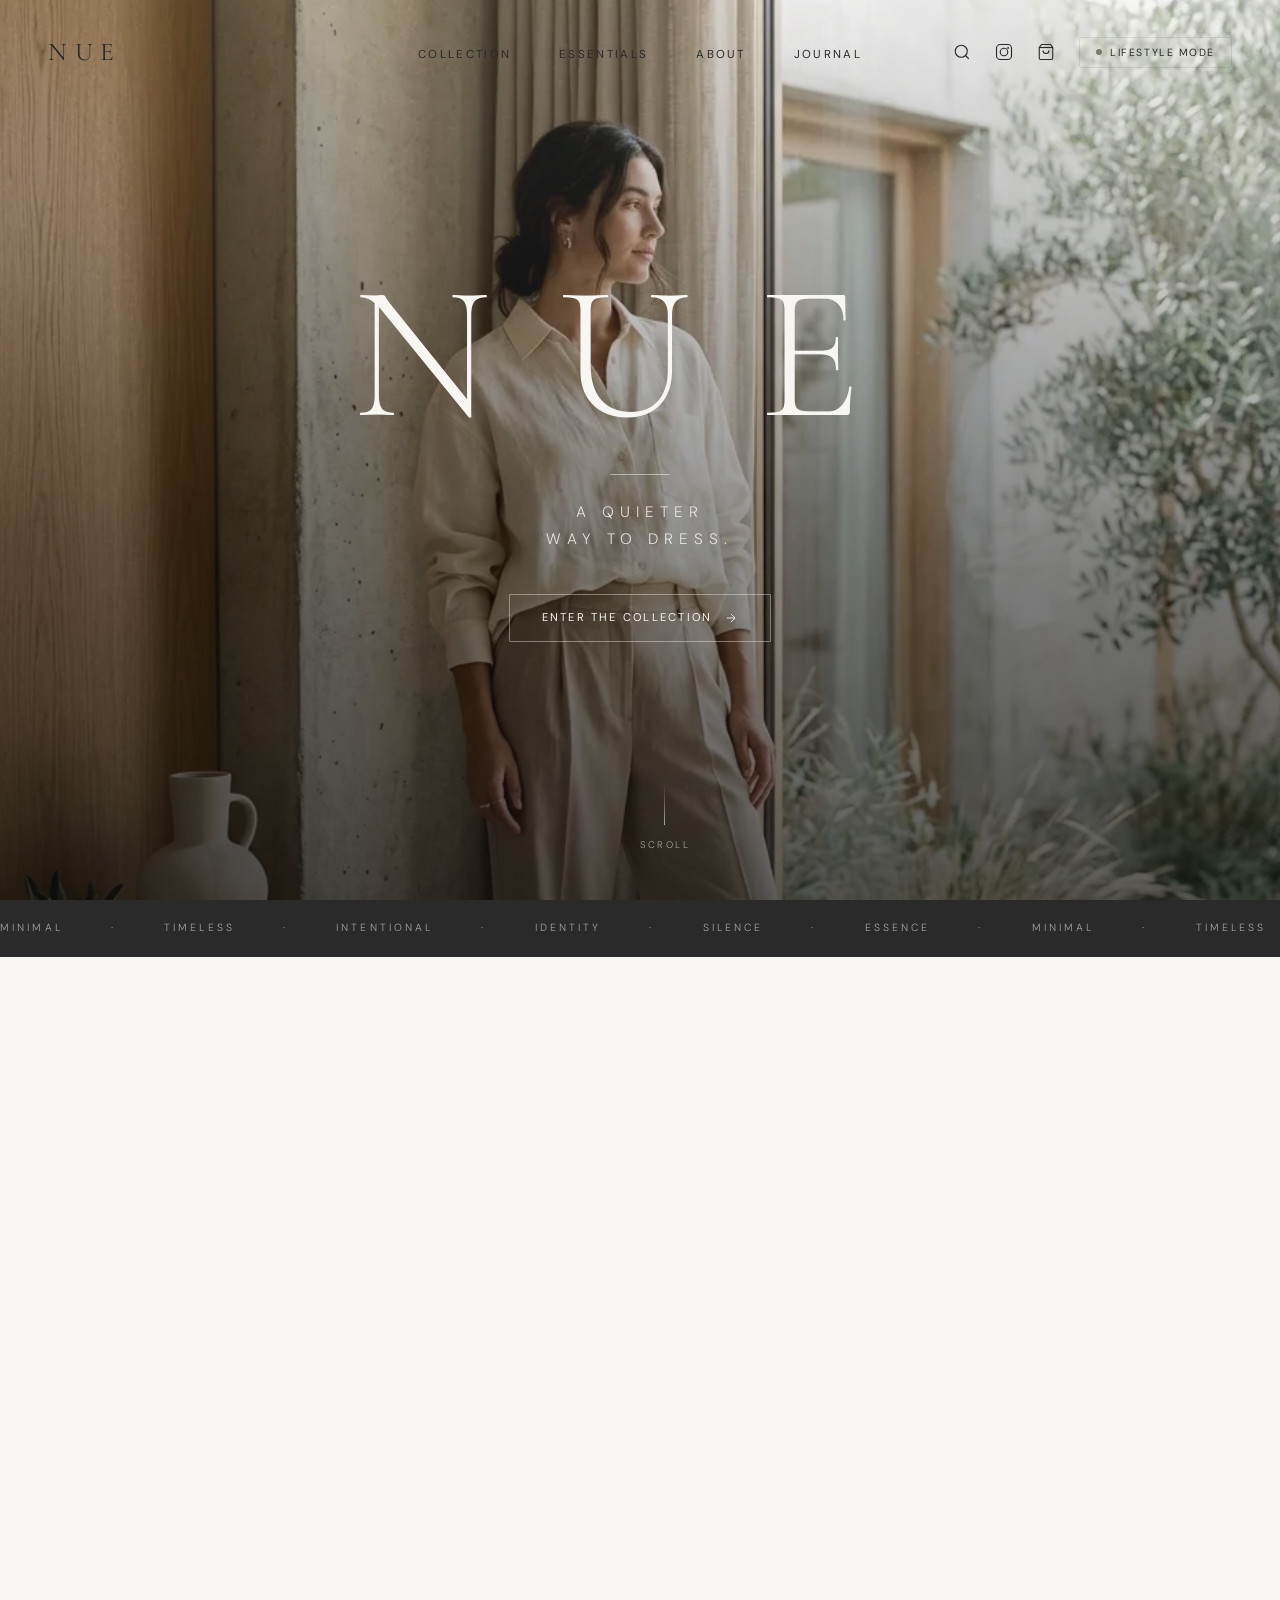
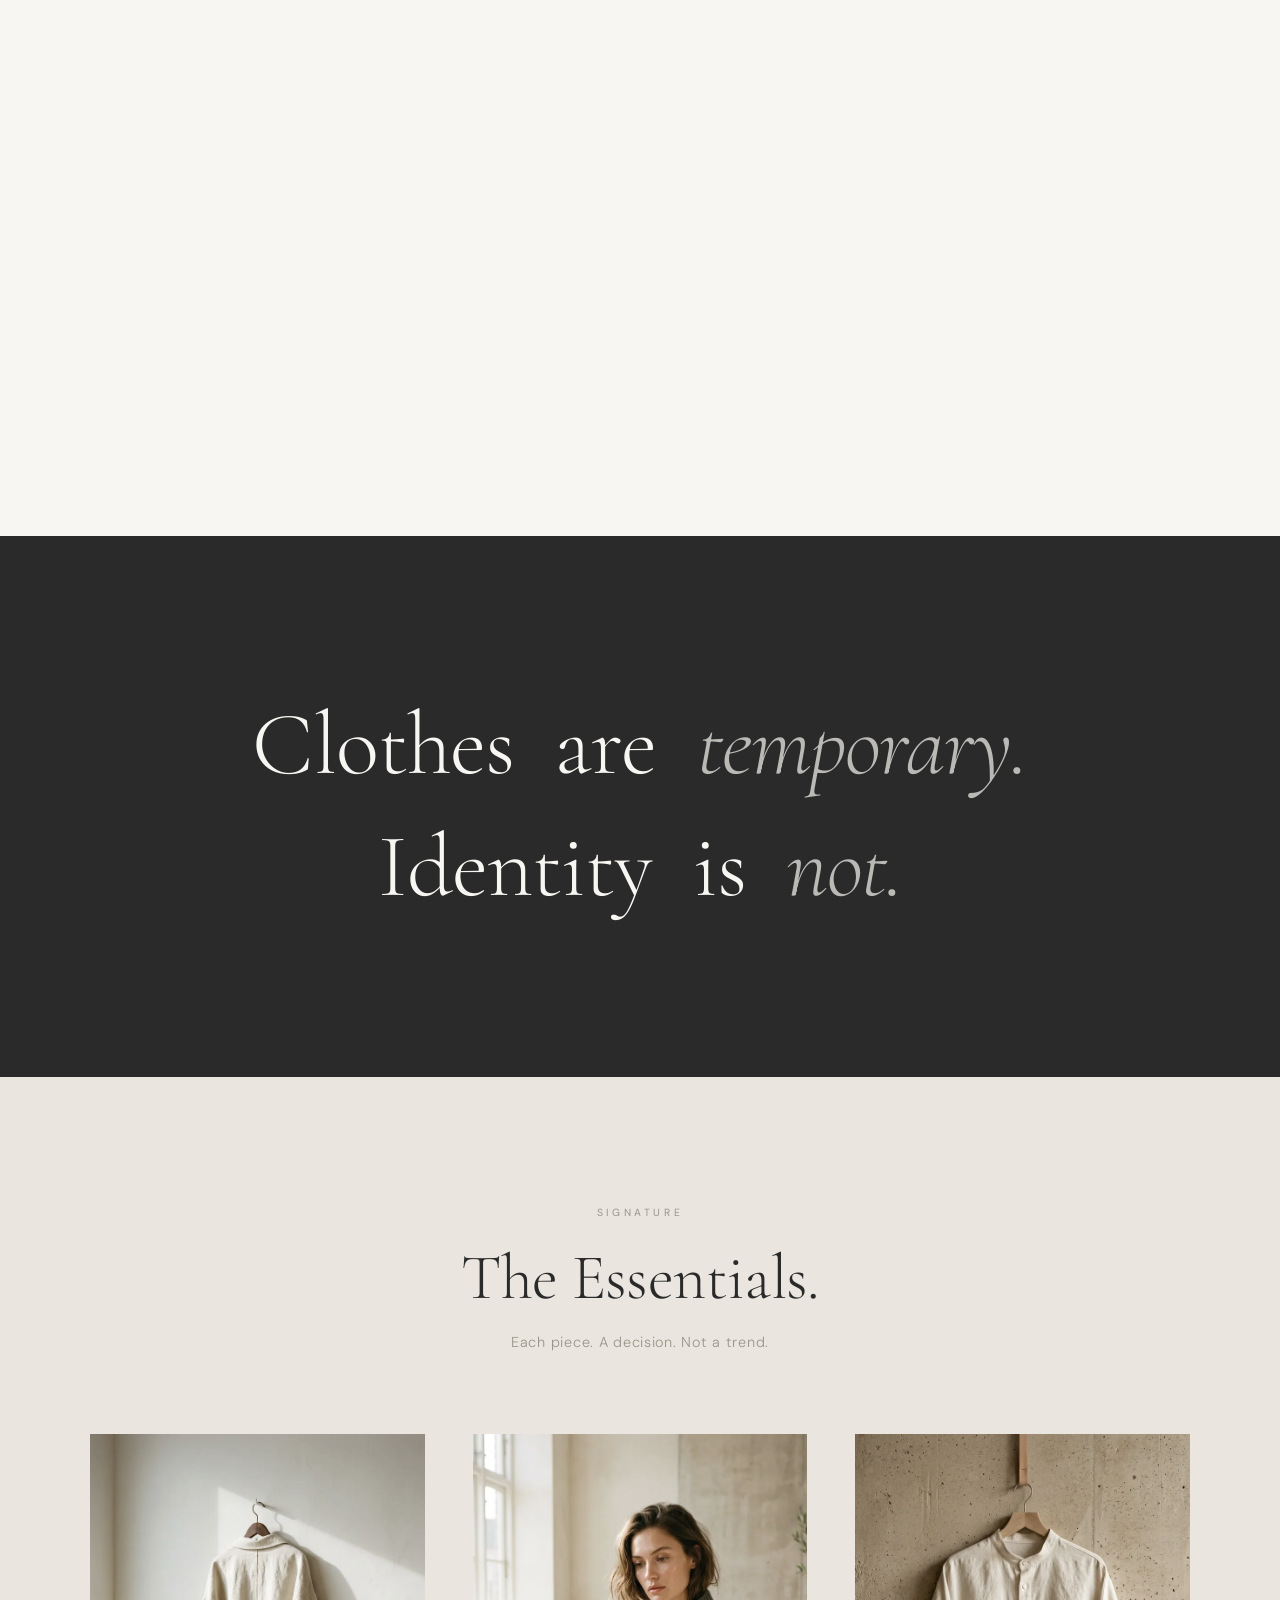
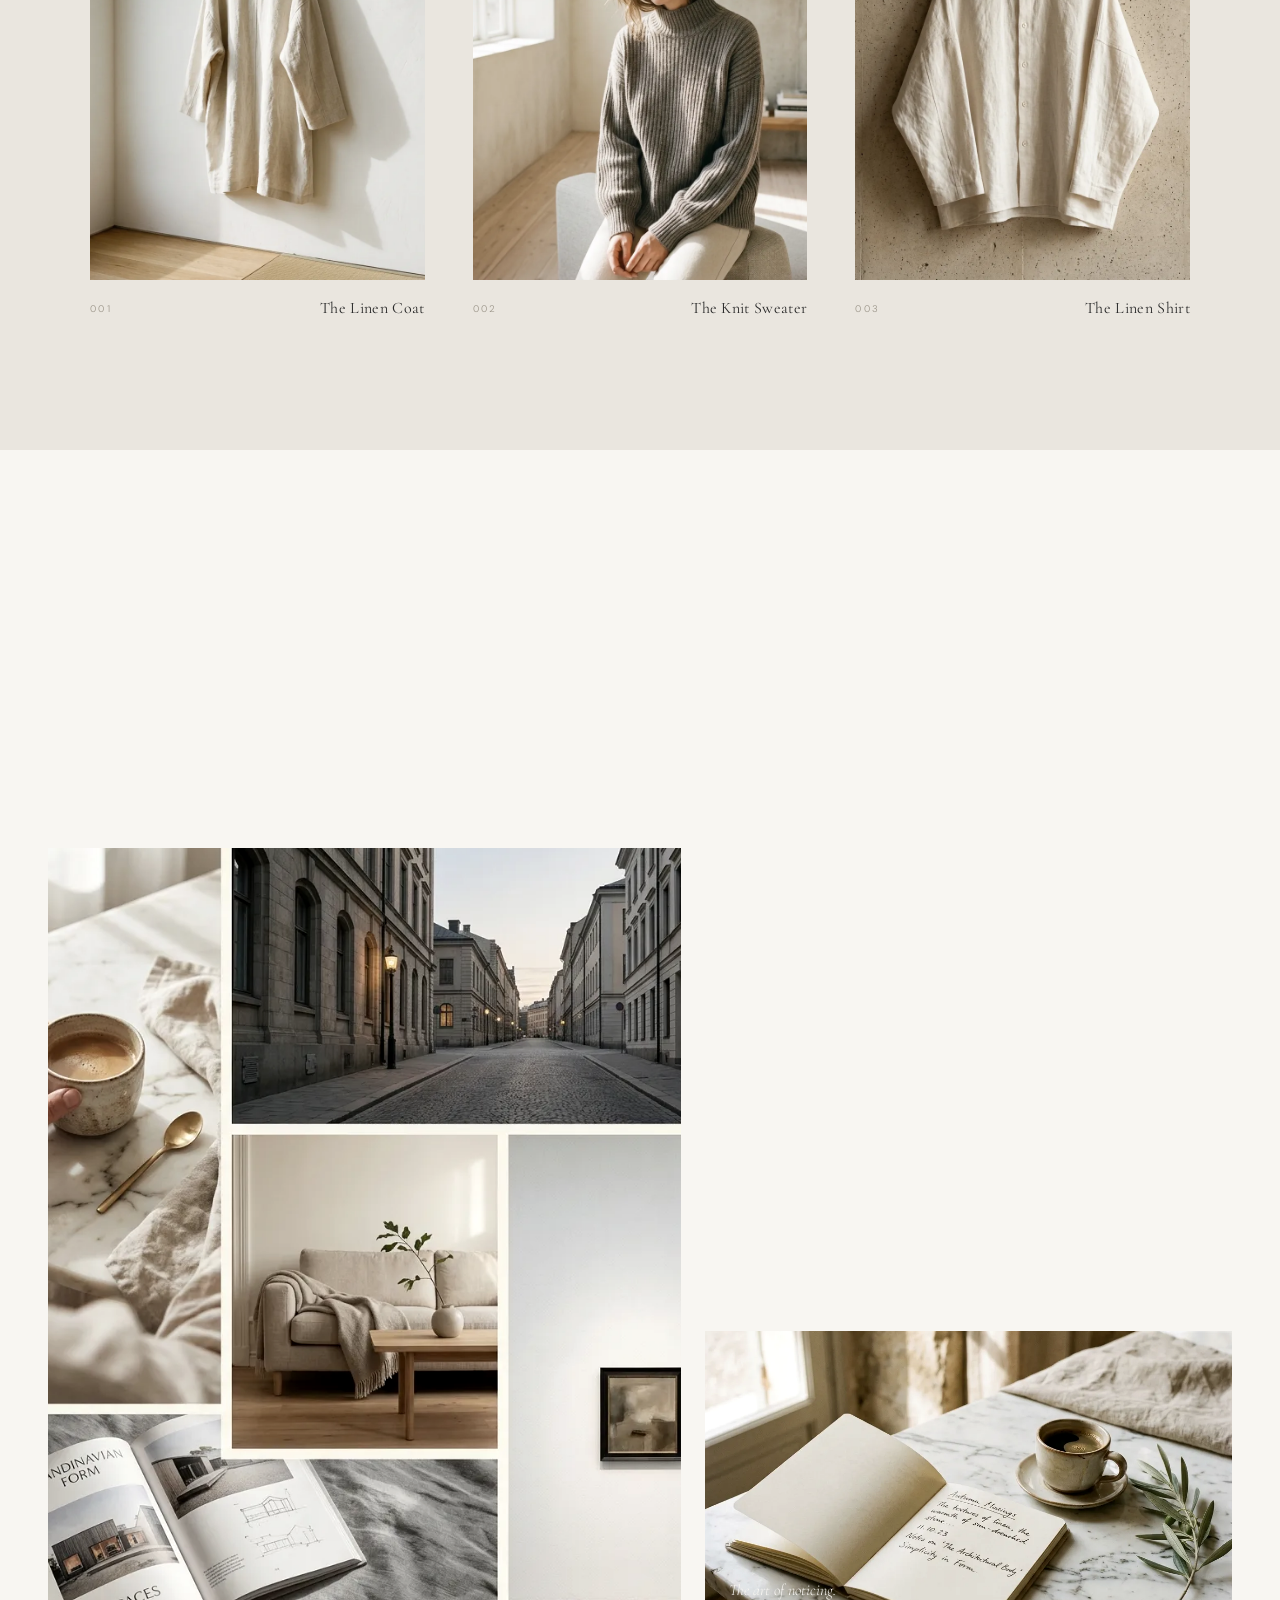
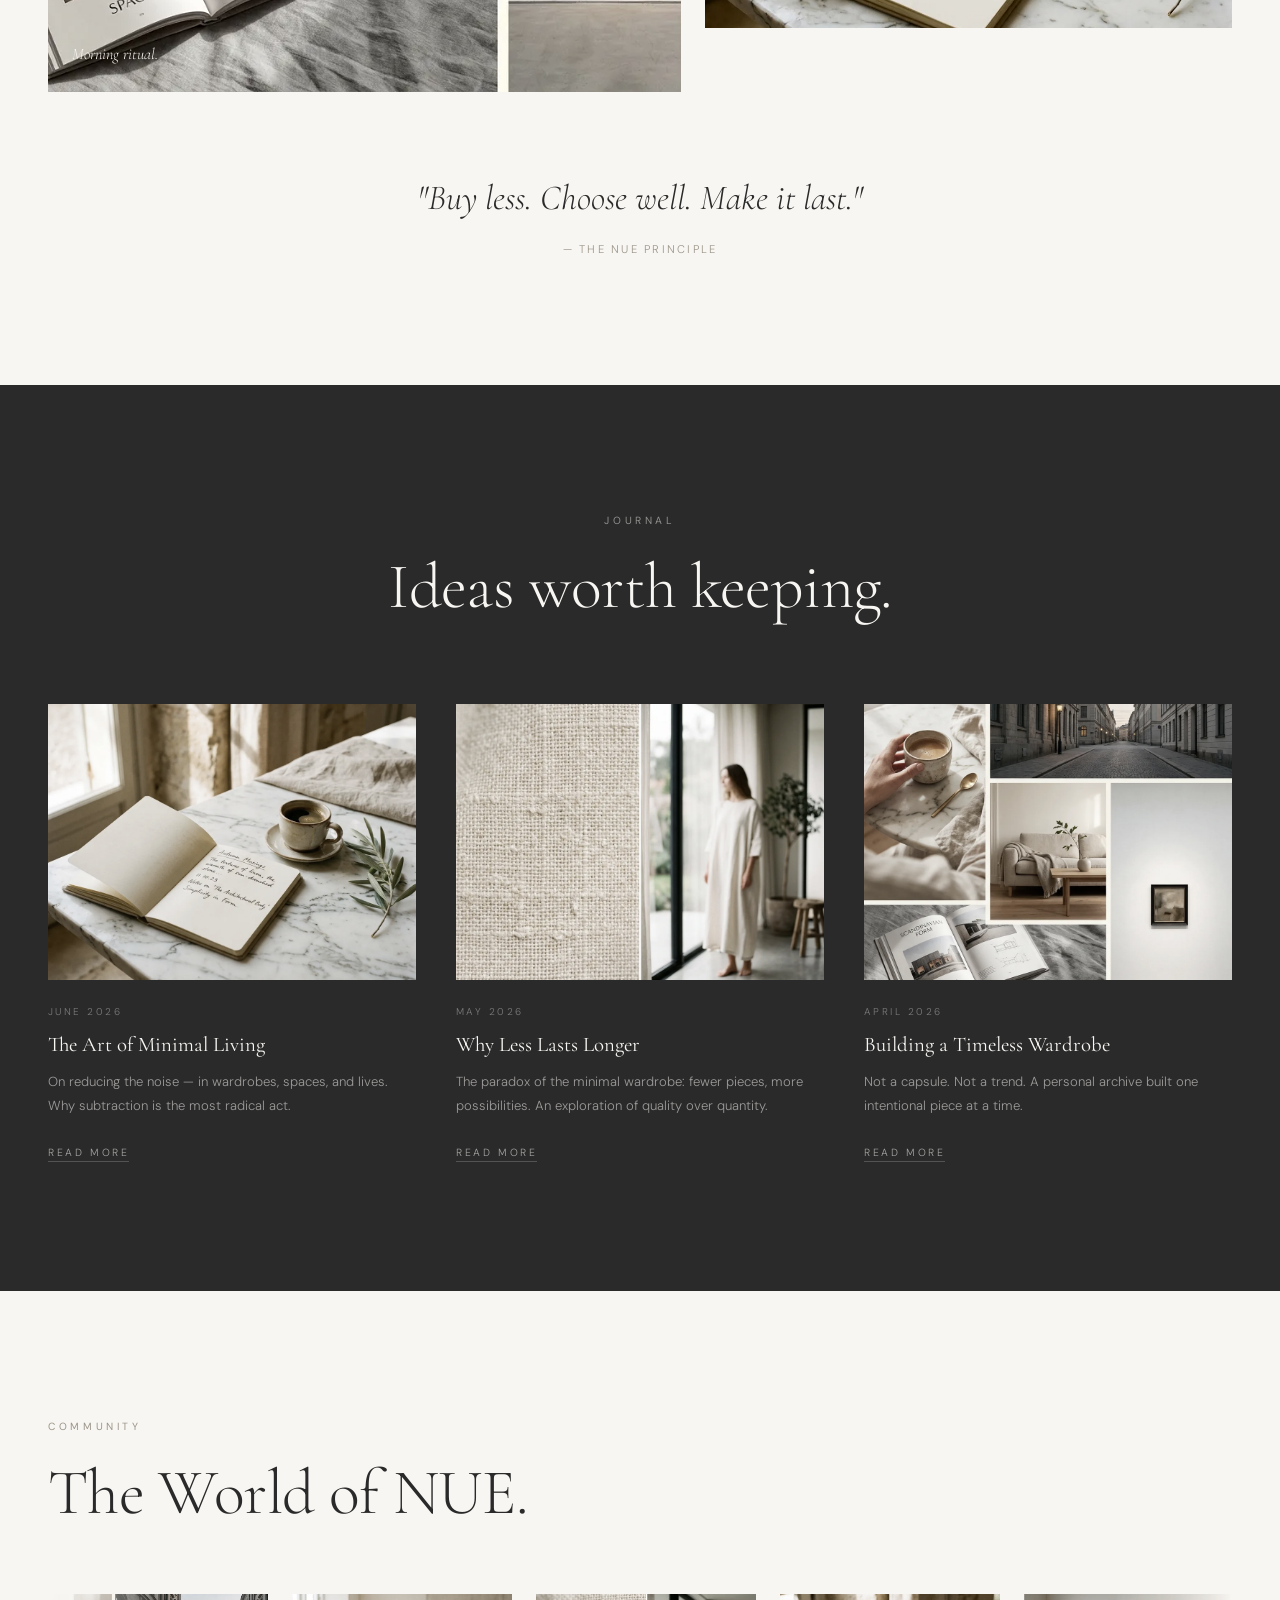
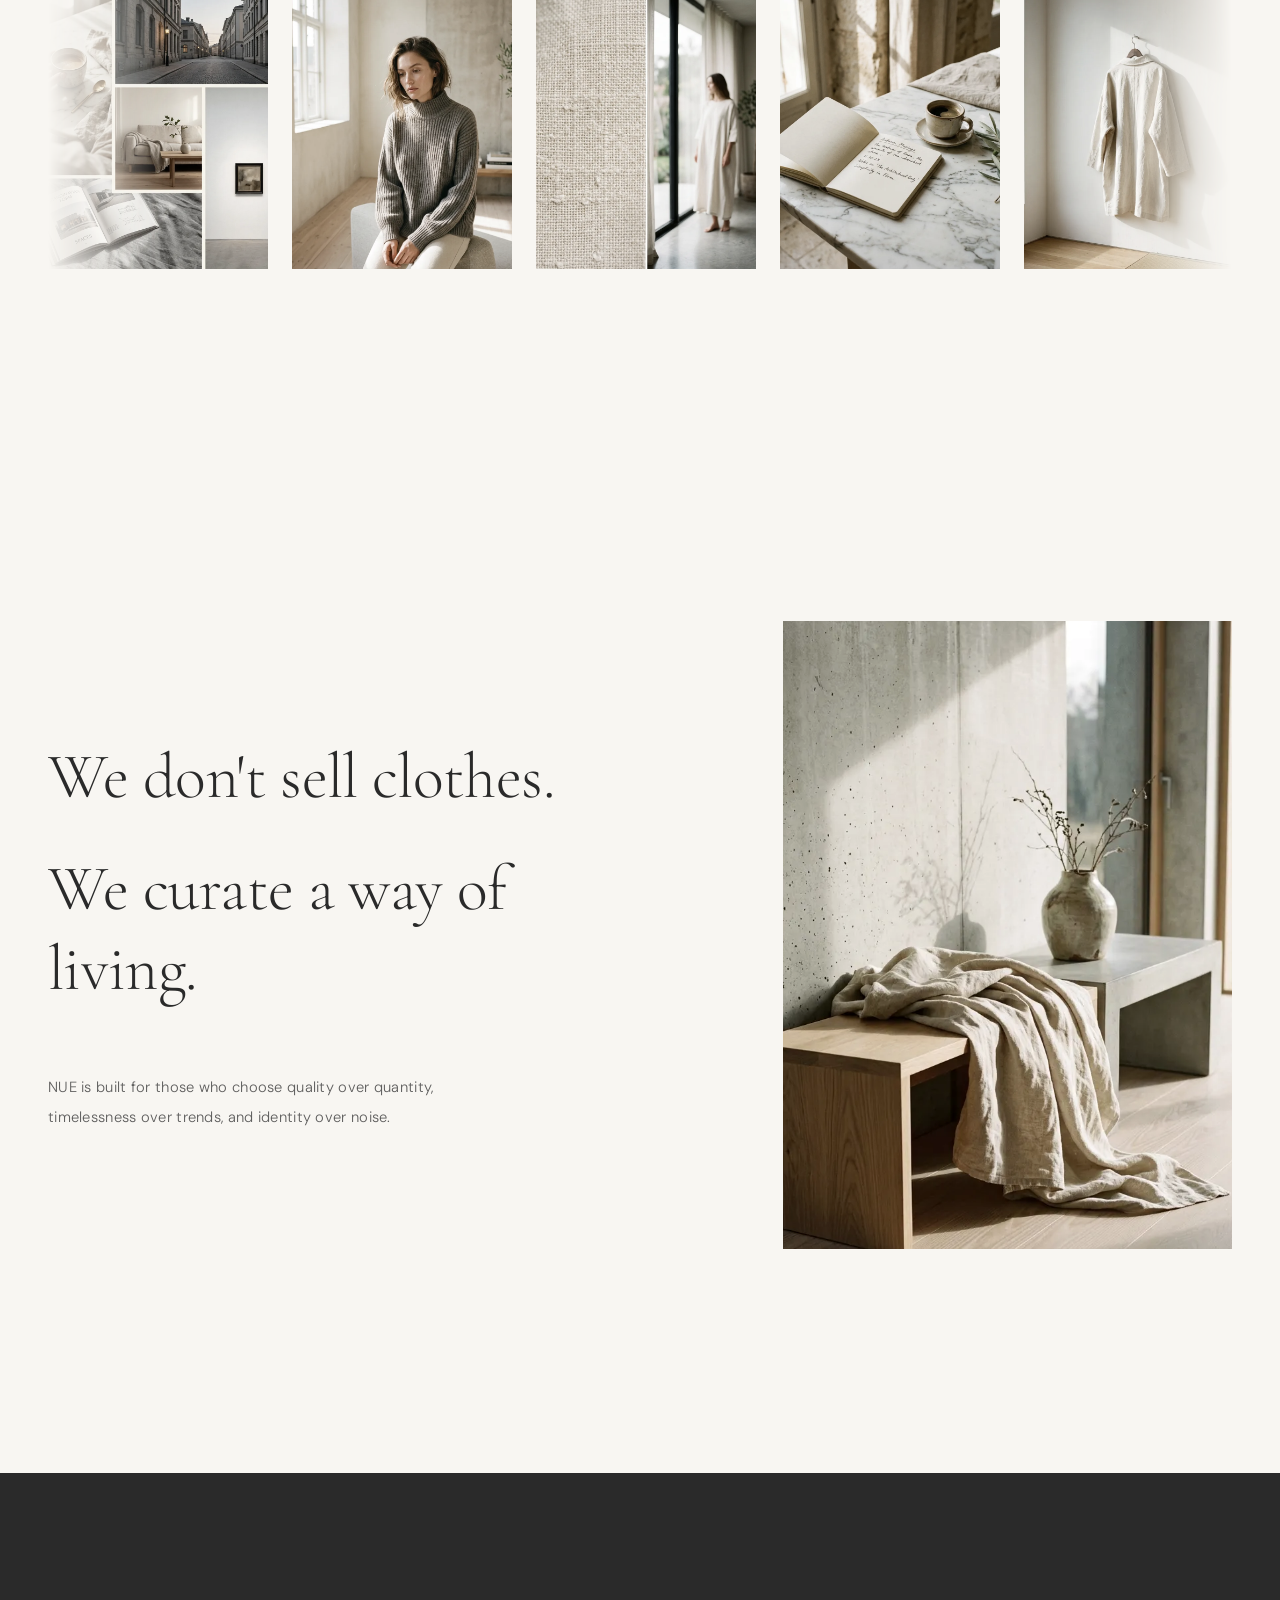
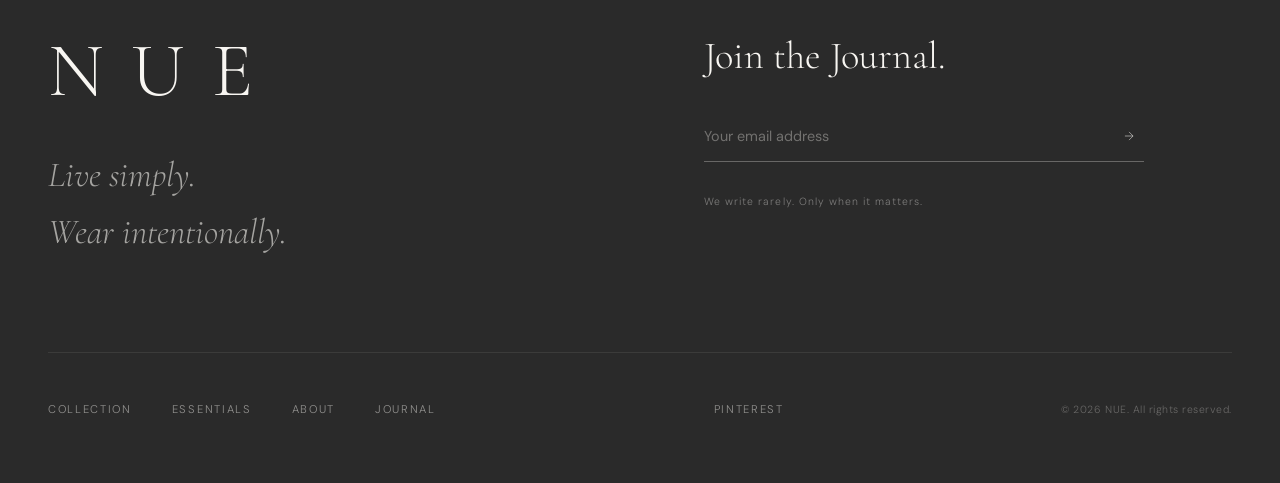
==== index.html @ b994cbe5 "Sync environments and fix production parity: resolve script crash, add product page routing, and mig" ====
<!DOCTYPE html>
<html lang="en">
<head>
  <meta charset="UTF-8" />
  <meta name="viewport" content="width=device-width, initial-scale=1.0" />
  <meta name="description" content="NUE — A Quieter Way To Dress. A quiet rebellion against fast fashion. Minimal. Timeless. Intentional." />
  <meta name="keywords" content="NUE, minimal fashion, timeless clothing, lifestyle brand, slow fashion, luxury minimal" />
  <meta property="og:title" content="NUE — A Quieter Way To Dress" />
  <meta property="og:description" content="Step into the world of NUE. Clothes are temporary. Identity is not." />
  <title>NUE — A Quieter Way To Dress</title>
  <script type="text/javascript" data-cmp-ab="1" src="https://cdn.consentmanager.net/delivery/autoblocking/f2fa615c62540.js" data-cmp-host="b.delivery.consentmanager.net" data-cmp-cdn="cdn.consentmanager.net" data-cmp-codesrc="16"></script>
  <link rel="preconnect" href="https://fonts.googleapis.com" />
  <link rel="preconnect" href="https://fonts.gstatic.com" crossorigin />
  <link href="https://fonts.googleapis.com/css2?family=Cormorant+Garamond:ital,wght@0,300;0,400;0,500;1,300;1,400&family=DM+Sans:wght@200;300;400;500&family=Playfair+Display:ital,wght@0,300;1,300&display=swap" rel="stylesheet" />
  <link rel="stylesheet" href="style.css" />
</head>
<body>

  <!-- ===================== CUSTOM CURSOR ===================== -->
  <div id="cursor" class="cursor"></div>
  <div id="cursor-follower" class="cursor-follower"></div>

  <!-- ===================== LOADER ===================== -->
  <div id="loader" class="loader">
    <div class="loader-line"></div>
    <div class="loader-brand">NUE</div>
    <div class="loader-tagline">A Quieter Way To Dress</div>
  </div>

  <!-- ===================== NAVIGATION ===================== -->
  <nav id="nav" class="nav" role="navigation" aria-label="Main navigation">
    <div class="nav-logo"><a href="#hero" aria-label="NUE Home">NUE</a></div>
    <div class="nav-toggle" id="nav-toggle" aria-label="Toggle menu" aria-expanded="false" role="button" tabindex="0">
      <span></span><span></span>
    </div>
    <ul class="nav-links" role="list">
      <li><a href="#collection" class="nav-link" data-analytics-nav="Collection">Collection</a></li>
      <li><a href="#essentials" class="nav-link" data-analytics-nav="Essentials">Essentials</a></li>
      <li><a href="#about" class="nav-link" data-analytics-nav="About">About</a></li>
      <li><a href="#journal" class="nav-link" data-analytics-nav="Journal">Journal</a></li>
    </ul>
    <div class="nav-actions">
      <button class="nav-icon-btn" id="search-btn" aria-label="Search">
        <svg width="18" height="18" viewBox="0 0 24 24" fill="none" stroke="currentColor" stroke-width="1.5"><circle cx="11" cy="11" r="8"/><path d="M21 21l-4.35-4.35"/></svg>
      </button>
      <a href="https://www.instagram.com/nue_clothing?utm_source=ig_web_button_share_sheet&igsh=ZDNlZDc0MzIxNw==" target="_blank" rel="noopener noreferrer" class="nav-icon-btn" id="instagram-link" aria-label="Follow NUE on Instagram">
        <svg width="18" height="18" viewBox="0 0 24 24" fill="none" stroke="currentColor" stroke-width="1.5" stroke-linecap="round" stroke-linejoin="round"><rect x="2" y="2" width="20" height="20" rx="5" ry="5"/><circle cx="12" cy="12" r="5"/><circle cx="17.5" cy="6.5" r="1.2" fill="currentColor" stroke="none"/></svg>
      </a>
      <button class="nav-icon-btn" id="cart-btn" aria-label="Cart" style="position:relative;">
        <svg width="18" height="18" viewBox="0 0 24 24" fill="none" stroke="currentColor" stroke-width="1.5"><path d="M6 2L3 6v14a2 2 0 0 0 2 2h14a2 2 0 0 0 2-2V6l-3-4z"/><line x1="3" y1="6" x2="21" y2="6"/><path d="M16 10a4 4 0 0 1-8 0"/></svg>
        <span id="cart-count" class="cart-count">0</span>
      </button>
      <button class="lifestyle-mode-btn" id="lifestyle-toggle" aria-label="Toggle Lifestyle Mode">
        <span class="lifestyle-dot"></span> Lifestyle Mode
      </button>
    </div>
  </nav>

  <!-- ===================== MOBILE MENU ===================== -->
  <div class="mobile-menu" id="mobile-menu" aria-hidden="true">
    <div class="mobile-menu-inner">
      <ul role="list">
        <li><a href="#collection" class="mobile-nav-link">Collection</a></li>
        <li><a href="#essentials" class="mobile-nav-link">Essentials</a></li>
        <li><a href="#about" class="mobile-nav-link">About</a></li>
        <li><a href="#journal" class="mobile-nav-link">Journal</a></li>
      </ul>
      <div class="mobile-menu-footer">
        <p>Live simply.<br/>Wear intentionally.</p>
      </div>
    </div>
  </div>

  <!-- ===================== SEARCH OVERLAY ===================== -->
  <div class="search-overlay" id="search-overlay" aria-hidden="true">
    <button class="overlay-close" id="search-close" aria-label="Close search">✕</button>
    <div class="search-inner">
      <p class="search-label">What are you looking for?</p>
      <input type="text" id="search-input" class="search-input" placeholder="Type to search..." aria-label="Search products" />
      <div class="search-results" id="search-results"></div>
    </div>
  </div>

  <!-- ===================== CART SIDEBAR ===================== -->
  <div class="cart-sidebar" id="cart-sidebar" aria-hidden="true">
    <div class="cart-sidebar-inner">
      <div class="cart-header">
        <h2>Your Selection</h2>
        <button class="cart-close" id="cart-close" aria-label="Close cart">✕</button>
      </div>
      <div class="cart-items" id="cart-items">
        <div class="cart-empty">
          <p>Your cart is empty.</p>
          <span>Begin curating your wardrobe.</span>
        </div>
      </div>
      <div class="cart-footer" id="cart-footer" style="display:none;">
        <div class="cart-total">
          <span>Total</span>
          <span id="cart-total-price">$0</span>
        </div>
        <button class="btn-primary full-width" id="checkout-btn">Proceed to Checkout</button>
        <p class="cart-note">Free shipping on all orders. Complimentary gift wrap available.</p>
      </div>
    </div>
  </div>
  <div class="cart-overlay" id="cart-overlay"></div>

  <!-- ===================== HERO ===================== -->
  <section id="hero" class="hero" role="banner">
    <div class="hero-bg" id="hero-bg">
      <img src="assets/images/hero.webp" alt="NUE editorial hero" class="hero-img" loading="eager" />
      <div class="hero-overlay"></div>
    </div>
    <div class="hero-content" id="hero-content">
      <div class="hero-brand-mark" id="hero-brand"><h1>NUE</h1></div>
      <div class="hero-divider"></div>
      <p class="hero-tagline" id="hero-tag">A QUIETER<br/>WAY TO DRESS.</p>
      <a href="#collection" class="hero-cta" id="hero-cta" data-analytics="hero_cta" aria-label="Enter the collection">
        <span>Enter the Collection</span>
        <svg width="14" height="14" viewBox="0 0 24 24" fill="none" stroke="currentColor" stroke-width="1.5"><line x1="5" y1="12" x2="19" y2="12"/><polyline points="12 5 19 12 12 19"/></svg>
      </a>
    </div>
    <div class="hero-scroll-indicator" aria-hidden="true">
      <div class="scroll-line"></div>
      <span>Scroll</span>
    </div>
  </section>

  <!-- ===================== MARQUEE ===================== -->
  <div class="marquee-section" aria-hidden="true">
    <div class="marquee-track">
      <div class="marquee-inner">
        <span>Minimal</span><span>·</span>
        <span>Timeless</span><span>·</span>
        <span>Intentional</span><span>·</span>
        <span>Identity</span><span>·</span>
        <span>Silence</span><span>·</span>
        <span>Essence</span><span>·</span>
        <span>Minimal</span><span>·</span>
        <span>Timeless</span><span>·</span>
        <span>Intentional</span><span>·</span>
        <span>Identity</span><span>·</span>
        <span>Silence</span><span>·</span>
        <span>Essence</span><span>·</span>
      </div>
    </div>
  </div>

  <!-- ===================== COLLECTION ===================== -->
  <section id="collection" class="collection-section" aria-labelledby="collection-heading">
    <div class="section-header reveal">
      <p class="section-label">The Collection</p>
      <h2 id="collection-heading" class="section-title">Shop NUE Collection<br/>Men & Women</h2>
    </div>

    <div class="collection-grid">

      <article class="product-card reveal" data-id="1" data-name="The Linen Coat" data-price="490" data-category="Outerwear" data-analytics-product="1">
        <div class="product-image-wrap">
          <img src="assets/images/product1.webp" alt="The Linen Coat — NUE" class="product-img" loading="lazy" />
          <div class="product-overlay">
            <a href="product.html?id=1" class="quick-view-btn" data-id="1" aria-label="View The Linen Coat">View</a>
          </div>
          <button class="wishlist-btn-card" data-id="1" aria-label="Add to wishlist" title="Add to wishlist">
            <svg width="16" height="16" viewBox="0 0 24 24" fill="none" stroke="currentColor" stroke-width="1.5"><path d="M20.84 4.61a5.5 5.5 0 0 0-7.78 0L12 5.67l-1.06-1.06a5.5 5.5 0 0 0-7.78 7.78l1.06 1.06L12 21.23l7.78-7.78 1.06-1.06a5.5 5.5 0 0 0 0-7.78z"/></svg>
          </button>
        </div>
        <div class="product-info">
          <a href="product.html?id=1"><h3 class="product-name">Linen Coat</h3></a>
          <p class="product-desc">Amalfi Mornings</p>
          <div class="product-footer">
            <span class="product-price">$490</span>
            <button class="add-to-cart" data-id="1" data-name="The Linen Coat" data-price="490" aria-label="Add The Linen Coat to cart">Add</button>
          </div>
        </div>
      </article>

      <article class="product-card product-card--large reveal" data-id="2" data-name="Wide Trousers" data-price="320" data-category="Bottoms" data-analytics-product="2">
        <div class="product-image-wrap">
          <img src="assets/images/product2.webp" alt="Wide Trousers — NUE" class="product-img" loading="lazy" />
          <div class="product-overlay">
            <a href="product.html?id=2" class="quick-view-btn" data-id="2" aria-label="View Wide Trousers">View</a>
          </div>
          <button class="wishlist-btn-card" data-id="2" aria-label="Add to wishlist" title="Add to wishlist">
            <svg width="16" height="16" viewBox="0 0 24 24" fill="none" stroke="currentColor" stroke-width="1.5"><path d="M20.84 4.61a5.5 5.5 0 0 0-7.78 0L12 5.67l-1.06-1.06a5.5 5.5 0 0 0-7.78 7.78l1.06 1.06L12 21.23l7.78-7.78 1.06-1.06a5.5 5.5 0 0 0 0-7.78z"/></svg>
          </button>
        </div>
        <div class="product-info">
          <a href="product.html?id=2"><h3 class="product-name">Wide Trousers</h3></a>
          <p class="product-desc">Moon Hour</p>
          <div class="product-footer">
            <span class="product-price">$320</span>
            <button class="add-to-cart" data-id="2" data-name="Wide Trousers" data-price="320" aria-label="Add Wide Trousers to cart">Add</button>
          </div>
        </div>
      </article>

      <article class="product-card reveal" data-id="3" data-name="Knit Sweater" data-price="280" data-category="Tops" data-analytics-product="3">
        <div class="product-image-wrap">
          <img src="assets/images/product3.webp" alt="Knit Sweater — NUE" class="product-img" loading="lazy" />
          <div class="product-overlay">
            <a href="product.html?id=3" class="quick-view-btn" data-id="3" aria-label="View Knit Sweater">View</a>
          </div>
          <button class="wishlist-btn-card" data-id="3" aria-label="Add to wishlist" title="Add to wishlist">
            <svg width="16" height="16" viewBox="0 0 24 24" fill="none" stroke="currentColor" stroke-width="1.5"><path d="M20.84 4.61a5.5 5.5 0 0 0-7.78 0L12 5.67l-1.06-1.06a5.5 5.5 0 0 0-7.78 7.78l1.06 1.06L12 21.23l7.78-7.78 1.06-1.06a5.5 5.5 0 0 0 0-7.78z"/></svg>
          </button>
        </div>
        <div class="product-info">
          <a href="product.html?id=3"><h3 class="product-name">Knit Sweater</h3></a>
          <p class="product-desc">Moon Hour</p>
          <div class="product-footer">
            <span class="product-price">$280</span>
            <button class="add-to-cart" data-id="3" data-name="Knit Sweater" data-price="280" aria-label="Add Knit Sweater to cart">Add</button>
          </div>
        </div>
      </article>

      <article class="product-card reveal" data-id="4" data-name="Linen Shirt" data-price="195" data-category="Tops" data-analytics-product="4">
        <div class="product-image-wrap">
          <img src="assets/images/product4.webp" alt="Linen Shirt — NUE" class="product-img" loading="lazy" />
          <div class="product-overlay">
            <a href="product.html?id=4" class="quick-view-btn" data-id="4" aria-label="View Linen Shirt">View</a>
          </div>
          <button class="wishlist-btn-card" data-id="4" aria-label="Add to wishlist" title="Add to wishlist">
            <svg width="16" height="16" viewBox="0 0 24 24" fill="none" stroke="currentColor" stroke-width="1.5"><path d="M20.84 4.61a5.5 5.5 0 0 0-7.78 0L12 5.67l-1.06-1.06a5.5 5.5 0 0 0-7.78 7.78l1.06 1.06L12 21.23l7.78-7.78 1.06-1.06a5.5 5.5 0 0 0 0-7.78z"/></svg>
          </button>
        </div>
        <div class="product-info">
          <a href="product.html?id=4"><h3 class="product-name">Linen Shirt</h3></a>
          <p class="product-desc">Salt & Stone</p>
          <div class="product-footer">
            <span class="product-price">$195</span>
            <button class="add-to-cart" data-id="4" data-name="Linen Shirt" data-price="195" aria-label="Add Linen Shirt to cart">Add</button>
          </div>
        </div>
      </article>

    </div>
  </section>

  <!-- ===================== STATEMENT ===================== -->
  <section class="statement-section" aria-labelledby="statement-text">
    <div class="statement-container">
      <p class="statement-word reveal-word" id="statement-text">Clothes</p>
      <p class="statement-word reveal-word">are</p>
      <p class="statement-word statement-word--italic reveal-word">temporary.</p>
      <p class="statement-word reveal-word">Identity</p>
      <p class="statement-word reveal-word">is</p>
      <p class="statement-word statement-word--italic reveal-word">not.</p>
    </div>
  </section>

  <!-- ===================== ESSENTIALS ===================== -->
  <section id="essentials" class="essentials-section" aria-labelledby="essentials-heading">
    <div class="section-header reveal">
      <p class="section-label">Signature</p>
      <h2 id="essentials-heading" class="section-title">The Essentials.</h2>
      <p class="section-subtitle">Each piece. A decision. Not a trend.</p>
    </div>
    <div class="essentials-showcase">
      <div class="essential-item reveal" id="e1">
        <div class="essential-card" data-tilt>
          <div class="essential-img-wrap">
            <img src="assets/images/product1.webp" alt="The Linen Coat essential" loading="lazy" />
            <div class="essential-spotlight"></div>
          </div>
          <div class="essential-label">
            <span class="essential-num">001</span>
            <span class="essential-name">The Linen Coat</span>
          </div>
        </div>
      </div>
      <div class="essential-item reveal" id="e2">
        <div class="essential-card" data-tilt>
          <div class="essential-img-wrap">
            <img src="assets/images/product3.webp" alt="Knit Sweater essential" loading="lazy" />
            <div class="essential-spotlight"></div>
          </div>
          <div class="essential-label">
            <span class="essential-num">002</span>
            <span class="essential-name">The Knit Sweater</span>
          </div>
        </div>
      </div>
      <div class="essential-item reveal" id="e3">
        <div class="essential-card" data-tilt>
          <div class="essential-img-wrap">
            <img src="assets/images/product4.webp" alt="Linen Shirt essential" loading="lazy" />
            <div class="essential-spotlight"></div>
          </div>
          <div class="essential-label">
            <span class="essential-num">003</span>
            <span class="essential-name">The Linen Shirt</span>
          </div>
        </div>
      </div>
    </div>
  </section>

  <!-- ===================== LIFESTYLE ===================== -->
  <section class="lifestyle-section" aria-labelledby="lifestyle-heading">
    <div class="lifestyle-header reveal">
      <p class="section-label">Living</p>
      <h2 id="lifestyle-heading" class="lifestyle-title">Not a trend.<br/><em>A way of living.</em></h2>
    </div>
    <div class="lifestyle-grid">
      <div class="lifestyle-block lifestyle-block--tall reveal">
        <img src="assets/images/lifestyle.webp" alt="Minimal lifestyle moment" loading="lazy" />
        <div class="lifestyle-caption">
          <span>Morning ritual.</span>
        </div>
      </div>
      <div class="lifestyle-block reveal">
        <img src="assets/images/about.webp" alt="Quiet space editorial" loading="lazy" />
        <div class="lifestyle-caption">
          <span>Empty rooms.<br/>Full presence.</span>
        </div>
      </div>
      <div class="lifestyle-block lifestyle-block--wide reveal">
        <img src="assets/images/journal.webp" alt="Creative workspace" loading="lazy" />
        <div class="lifestyle-caption">
          <span>The art of noticing.</span>
        </div>
      </div>
    </div>
    <div class="lifestyle-statement reveal">
      <blockquote>
        "Buy less. Choose well. Make it last."
        <footer>— The NUE Principle</footer>
      </blockquote>
    </div>
  </section>

  <!-- ===================== JOURNAL ===================== -->
  <section id="journal" class="journal-section" aria-labelledby="journal-heading">
    <div class="section-header reveal">
      <p class="section-label">Journal</p>
      <h2 id="journal-heading" class="section-title">Ideas worth keeping.</h2>
    </div>
    <div class="journal-grid">
      <article class="journal-card reveal">
        <div class="journal-img-wrap">
          <img src="assets/images/journal.webp" alt="The Art of Minimal Living" loading="lazy" />
        </div>
        <div class="journal-content">
          <p class="journal-date">June 2026</p>
          <h3 class="journal-title">The Art of Minimal Living</h3>
          <p class="journal-excerpt">On reducing the noise — in wardrobes, spaces, and lives. Why subtraction is the most radical act.</p>
          <a href="#" class="journal-link" aria-label="Read The Art of Minimal Living">Read More</a>
        </div>
      </article>
      <article class="journal-card reveal">
        <div class="journal-img-wrap">
          <img src="assets/images/about.webp" alt="Why Less Lasts Longer" loading="lazy" />
        </div>
        <div class="journal-content">
          <p class="journal-date">May 2026</p>
          <h3 class="journal-title">Why Less Lasts Longer</h3>
          <p class="journal-excerpt">The paradox of the minimal wardrobe: fewer pieces, more possibilities. An exploration of quality over quantity.</p>
          <a href="#" class="journal-link" aria-label="Read Why Less Lasts Longer">Read More</a>
        </div>
      </article>
      <article class="journal-card reveal">
        <div class="journal-img-wrap">
          <img src="assets/images/lifestyle.webp" alt="Building a Timeless Wardrobe" loading="lazy" />
        </div>
        <div class="journal-content">
          <p class="journal-date">April 2026</p>
          <h3 class="journal-title">Building a Timeless Wardrobe</h3>
          <p class="journal-excerpt">Not a capsule. Not a trend. A personal archive built one intentional piece at a time.</p>
          <a href="#" class="journal-link" aria-label="Read Building a Timeless Wardrobe">Read More</a>
        </div>
      </article>
    </div>
  </section>

  <!-- ===================== SOCIAL WALL ===================== -->
  <section class="social-section" aria-labelledby="social-heading">
    <div class="social-header reveal">
      <p class="section-label">Community</p>
      <h2 id="social-heading" class="section-title">The World of NUE.</h2>
    </div>
    <div class="social-wall" aria-hidden="true">
      <div class="social-wall-track" id="social-track">
        <div class="social-item"><img src="assets/images/lifestyle.webp" alt="" /><div class="social-overlay"><span>@nueliving</span></div></div>
        <div class="social-item"><img src="assets/images/product3.webp" alt="" /><div class="social-overlay"><span>@nuestyle</span></div></div>
        <div class="social-item"><img src="assets/images/about.webp" alt="" /><div class="social-overlay"><span>@nueminimal</span></div></div>
        <div class="social-item"><img src="assets/images/journal.webp" alt="" /><div class="social-overlay"><span>@nuemoment</span></div></div>
        <div class="social-item"><img src="assets/images/product1.webp" alt="" /><div class="social-overlay"><span>@nuewardrobe</span></div></div>
        <div class="social-item"><img src="assets/images/product4.webp" alt="" /><div class="social-overlay"><span>@nuelife</span></div></div>
        <div class="social-item"><img src="assets/images/lifestyle.webp" alt="" /><div class="social-overlay"><span>@nueliving</span></div></div>
        <div class="social-item"><img src="assets/images/product2.webp" alt="" /><div class="social-overlay"><span>@nueedits</span></div></div>
      </div>
    </div>
  </section>

  <!-- ===================== ABOUT ===================== -->
  <section id="about" class="about-section reveal" aria-labelledby="about-heading">
    <div class="about-container">
      <div class="about-editorial-grid">
        <div class="about-text-column">
          <h2 id="about-heading" class="sr-only">About NUE</h2>
          <div class="manifesto-wrap">
            <div class="manifesto-line-container">
              <span class="manifesto-line">We don't sell clothes.</span>
            </div>
            <div class="manifesto-line-container">
              <span class="manifesto-line">We curate a way of living.</span>
            </div>
          </div>
          <p class="about-editorial-paragraph">
            NUE is built for those who choose quality over quantity, timelessness over trends, and identity over noise.
          </p>
        </div>
        <div class="about-image-column">
          <div class="about-image-inner">
            <img src="assets/images/about_lifestyle.webp" alt="NUE slow living minimal interior" class="about-editorial-img" loading="lazy" />
          </div>
        </div>
      </div>
    </div>
  </section>

  <!-- ===================== FOOTER ===================== -->
  <footer class="footer" role="contentinfo" id="footer">
    <div class="footer-container">
      <div class="footer-brand-column">
        <div class="footer-logo" data-analytics-footer="logo">NUE</div>
        <div class="footer-statement-block">
          <p class="footer-statement-line">Live simply.</p>
          <p class="footer-statement-line">Wear intentionally.</p>
        </div>
      </div>
      <div class="footer-journal-column">
        <h3 class="footer-journal-title">Join the Journal.</h3>
        <form class="footer-newsletter-form" id="newsletter-form" novalidate data-analytics="newsletter_signup">
          <div class="footer-input-wrap">
            <input type="email" class="footer-newsletter-input" id="newsletter-email" placeholder="Your email address" aria-label="Email address" required />
            <button type="submit" class="footer-newsletter-submit" aria-label="Subscribe to journal">
              <svg width="14" height="14" viewBox="0 0 24 24" fill="none" stroke="currentColor" stroke-width="1.5"><line x1="5" y1="12" x2="19" y2="12"/><polyline points="12 5 19 12 12 19"/></svg>
            </button>
          </div>
        </form>
        <p class="footer-newsletter-note">We write rarely. Only when it matters.</p>
      </div>
    </div>
    <div class="footer-bottom-bar">
      <nav class="footer-links" aria-label="Footer links navigation">
        <a href="#collection" class="footer-link" data-analytics-footer="Collection">Collection</a>
        <a href="#essentials" class="footer-link" data-analytics-footer="Essentials">Essentials</a>
        <a href="#about" class="footer-link" data-analytics-footer="About">About</a>
        <a href="#journal" class="footer-link" data-analytics-footer="Journal">Journal</a>
      </nav>
      <div class="footer-social-links">
        <a href="#" class="footer-social-link" data-analytics-footer="Pinterest">Pinterest</a>
      </div>
      <div class="footer-copyright">
        <p>© 2026 NUE. All rights reserved.</p>
      </div>
    </div>
  </footer>

  <!-- ===================== QUICK VIEW MODAL ===================== -->
  <div class="quickview-modal" id="quickview-modal" role="dialog" aria-modal="true" aria-label="Product quick view" aria-hidden="true">
    <button class="modal-close" id="modal-close" aria-label="Close product view">✕</button>
    <div class="quickview-inner">
      <div class="quickview-gallery" id="qv-gallery"></div>
      <div class="quickview-details" id="qv-details"></div>
    </div>
  </div>
  <div class="modal-overlay" id="modal-overlay"></div>

  <!-- ===================== LIFESTYLE MODE OVERLAY ===================== -->
  <div class="lifestyle-mode-overlay" id="lifestyle-mode" aria-hidden="true">
    <div class="lm-close-area">
      <button class="lm-exit" id="lm-exit" aria-label="Exit lifestyle mode">Exit Experience</button>
    </div>
    <div class="lm-slide active" id="lm-s1">
      <img src="assets/images/lifestyle.webp" alt="Morning ritual" />
      <div class="lm-text">
        <p>Morning.</p>
        <span>The ritual before the world begins.</span>
      </div>
    </div>
    <div class="lm-slide" id="lm-s2">
      <img src="assets/images/about.webp" alt="Quiet moment" />
      <div class="lm-text">
        <p>Presence.</p>
        <span>In an empty room. In a full life.</span>
      </div>
    </div>
    <div class="lm-slide" id="lm-s3">
      <img src="assets/images/product1.webp" alt="The garment" />
      <div class="lm-text">
        <p>The coat.</p>
        <span>Unstructured. Undyed. Unapologetic.</span>
      </div>
    </div>
    <div class="lm-slide" id="lm-s4">
      <img src="assets/images/journal.webp" alt="Quiet creativity" />
      <div class="lm-text">
        <p>Creating.</p>
        <span>With intention. Without noise.</span>
      </div>
    </div>
    <div class="lm-nav">
      <button class="lm-prev" id="lm-prev" aria-label="Previous slide">←</button>
      <div class="lm-dots">
        <span class="lm-dot active" data-slide="0"></span>
        <span class="lm-dot" data-slide="1"></span>
        <span class="lm-dot" data-slide="2"></span>
        <span class="lm-dot" data-slide="3"></span>
      </div>
      <button class="lm-next" id="lm-next" aria-label="Next slide">→</button>
    </div>
  </div>

  <!-- ===================== TOAST NOTIFICATION ===================== -->
  <div class="toast" id="toast" aria-live="polite" aria-atomic="true"></div>
  <!-- Google tag (gtag.js) -->
<script async src="https://www.googletagmanager.com/gtag/js?id=G-NC0Y1CT7W2"></script>
<script>
  window.dataLayer = window.dataLayer || [];
  function gtag(){dataLayer.push(arguments);}
  gtag('js', new Date());

  gtag('config', 'G-NC0Y1CT7W2');
</script>
  <script src="script.js"></script>
</body>
</html>
---- style.css ----
/* ============================================================
   NUE — We don't sell, but lifestyle.
   Premium Minimal Fashion Website CSS
   ============================================================ */

/* ─── Reset & Base ─────────────────────────────────────────── */
*, *::before, *::after {
  box-sizing: border-box;
  margin: 0;
  padding: 0;
}

:root {
  --ivory: #F8F6F2;
  --beige: #EAE6DF;
  --charcoal: #2A2A2A;
  --text: #111111;
  --text-muted: #888;
  --olive: #787B6C;
  --stone: #9B9589;
  --white: #FFFFFF;
  --border: rgba(42,42,42,0.1);
  --font-serif: 'Cormorant Garamond', 'Playfair Display', Georgia, serif;
  --font-sans: 'DM Sans', system-ui, sans-serif;
  --ease-out: cubic-bezier(0.16, 1, 0.3, 1);
  --ease-in-out: cubic-bezier(0.65, 0, 0.35, 1);
  --duration-slow: 1.2s;
  --duration-med: 0.6s;
  --duration-fast: 0.3s;
}

html {
  scroll-behavior: smooth;
  -webkit-font-smoothing: antialiased;
  -moz-osx-font-smoothing: grayscale;
  cursor: none;
}

body {
  font-family: var(--font-sans);
  background: var(--ivory);
  color: var(--text);
  overflow-x: hidden;
  cursor: none;
  line-height: 1.6;
  font-weight: 300;
}

body.no-scroll { overflow: hidden; }

img {
  display: block;
  width: 100%;
  height: 100%;
  object-fit: cover;
}

a {
  color: inherit;
  text-decoration: none;
}

button {
  cursor: none;
  font-family: var(--font-sans);
  border: none;
  background: none;
}

/* ─── Scrollbar ─────────────────────────────────────────────── */
::-webkit-scrollbar { width: 4px; }
::-webkit-scrollbar-track { background: var(--ivory); }
::-webkit-scrollbar-thumb { background: var(--stone); border-radius: 2px; }

/* ─── Custom Cursor ─────────────────────────────────────────── */
.cursor {
  position: fixed;
  top: 0; left: 0;
  width: 8px; height: 8px;
  background: var(--charcoal);
  border-radius: 50%;
  pointer-events: none;
  z-index: 9999;
  transform: translate3d(var(--cursor-x, -100px), var(--cursor-y, -100px), 0) translate(-50%, -50%);
  transition: background 0.2s, scale 0.2s var(--ease-out);
  mix-blend-mode: difference;
  scale: 1;
}

.cursor-follower {
  position: fixed;
  top: 0; left: 0;
  width: 32px; height: 32px;
  border: 1px solid rgba(42,42,42,0.4);
  border-radius: 50%;
  pointer-events: none;
  z-index: 9998;
  transform: translate3d(var(--follower-x, -100px), var(--follower-y, -100px), 0) translate(-50%, -50%);
  transition: width 0.3s var(--ease-out), height 0.3s var(--ease-out),
              border-color 0.3s, scale 0.3s var(--ease-out);
  scale: 1;
}

.cursor.is-hovering { scale: 2.5; }
.cursor-follower.is-hovering { width: 56px; height: 56px; border-color: var(--charcoal); }
.cursor.is-clicking { scale: 0.6; }

/* ─── Loader ─────────────────────────────────────────────────── */
.loader {
  position: fixed;
  inset: 0;
  background: var(--ivory);
  display: flex;
  flex-direction: column;
  align-items: center;
  justify-content: center;
  z-index: 9990;
  gap: 2rem;
  transition: opacity 1.2s var(--ease-out), visibility 1.2s;
}

.loader.hidden {
  opacity: 0;
  visibility: hidden;
  pointer-events: none;
}

.loader-line {
  width: 0;
  height: 1px;
  background: var(--charcoal);
  animation: line-grow 1.2s var(--ease-out) 0.3s forwards;
}

@keyframes line-grow {
  to { width: 120px; }
}

.loader-brand {
  font-family: var(--font-serif);
  font-size: clamp(3rem, 8vw, 6rem);
  font-weight: 300;
  letter-spacing: 0.4em;
  color: var(--charcoal);
  opacity: 0;
  animation: fade-up 1s var(--ease-out) 1.2s forwards;
}

.loader-tagline {
  font-family: var(--font-sans);
  font-size: 0.75rem;
  font-weight: 300;
  letter-spacing: 0.25em;
  text-transform: uppercase;
  color: var(--stone);
  opacity: 0;
  animation: fade-up 1s var(--ease-out) 2s forwards;
}

@keyframes fade-up {
  from { opacity: 0; transform: translateY(12px); }
  to   { opacity: 1; transform: translateY(0); }
}

/* ─── Navigation ─────────────────────────────────────────────── */
.nav {
  position: fixed;
  top: 0; left: 0; right: 0;
  z-index: 100;
  display: flex;
  align-items: center;
  justify-content: space-between;
  padding: 2rem 3rem;
  transition: padding 0.5s var(--ease-out), background 0.5s, backdrop-filter 0.5s;
}

.nav.scrolled {
  padding: 1.2rem 3rem;
  background: rgba(248,246,242,0.88);
  backdrop-filter: blur(20px);
  border-bottom: 1px solid var(--border);
}

.nav-logo a {
  font-family: var(--font-serif);
  font-size: 1.6rem;
  font-weight: 400;
  letter-spacing: 0.3em;
  color: var(--charcoal);
  transition: opacity 0.3s;
}
.nav-logo a:hover { opacity: 0.6; }

.nav-links {
  display: flex;
  gap: 3rem;
  list-style: none;
  position: absolute;
  left: 50%;
  transform: translateX(-50%);
}

.nav-link {
  font-size: 0.72rem;
  font-weight: 400;
  letter-spacing: 0.2em;
  text-transform: uppercase;
  color: var(--charcoal);
  position: relative;
  padding-bottom: 2px;
  transition: opacity 0.3s;
}

.nav-link::after {
  content: '';
  position: absolute;
  bottom: 0; left: 0;
  width: 0; height: 1px;
  background: var(--charcoal);
  transition: width 0.4s var(--ease-out);
}

.nav-link:hover { opacity: 1; }
.nav-link:hover::after { width: 100%; }

.nav-actions {
  display: flex;
  align-items: center;
  gap: 1.5rem;
}

.nav-icon-btn {
  background: none;
  border: none;
  color: var(--charcoal);
  display: flex;
  align-items: center;
  justify-content: center;
  transition: opacity 0.3s, transform 0.3s;
  position: relative;
}
.nav-icon-btn:hover { opacity: 0.6; transform: scale(1.05); }


.cart-count {
  position: absolute;
  top: -6px; right: -6px;
  background: var(--charcoal);
  color: var(--ivory);
  font-size: 0.55rem;
  font-weight: 500;
  width: 16px; height: 16px;
  border-radius: 50%;
  display: flex;
  align-items: center;
  justify-content: center;
  opacity: 0;
  transform: scale(0);
  transition: opacity 0.3s, transform 0.3s var(--ease-out);
}
.cart-count.visible {
  opacity: 1;
  transform: scale(1);
}

.lifestyle-mode-btn {
  display: flex;
  align-items: center;
  gap: 0.5rem;
  font-size: 0.65rem;
  font-weight: 400;
  letter-spacing: 0.15em;
  text-transform: uppercase;
  color: var(--charcoal);
  border: 1px solid var(--border);
  padding: 0.5rem 1rem;
  border-radius: 2px;
  transition: background 0.3s, color 0.3s, border-color 0.3s;
}
.lifestyle-mode-btn:hover {
  background: var(--charcoal);
  color: var(--ivory);
  border-color: var(--charcoal);
}

.lifestyle-dot {
  width: 6px; height: 6px;
  background: var(--olive);
  border-radius: 50%;
  animation: pulse-dot 2s infinite;
}

@keyframes pulse-dot {
  0%, 100% { opacity: 1; transform: scale(1); }
  50% { opacity: 0.5; transform: scale(0.8); }
}

/* Mobile Toggle */
.nav-toggle {
  display: none;
  flex-direction: column;
  gap: 5px;
  padding: 4px;
}
.nav-toggle span {
  display: block;
  width: 24px; height: 1px;
  background: var(--charcoal);
  transition: transform 0.4s var(--ease-out), opacity 0.3s;
}
.nav-toggle.open span:first-child { transform: translateY(6px) rotate(45deg); }
.nav-toggle.open span:last-child  { transform: translateY(-6px) rotate(-45deg); }

/* Mobile Menu */
.mobile-menu {
  position: fixed;
  inset: 0;
  background: var(--ivory);
  z-index: 99;
  display: flex;
  align-items: center;
  justify-content: center;
  opacity: 0;
  visibility: hidden;
  transition: opacity 0.5s var(--ease-out), visibility 0.5s;
}
.mobile-menu.open { opacity: 1; visibility: visible; }

.mobile-menu-inner {
  text-align: center;
}
.mobile-menu-inner ul { list-style: none; }
.mobile-menu-inner ul li { margin: 2rem 0; }

.mobile-nav-link {
  font-family: var(--font-serif);
  font-size: clamp(2rem, 6vw, 3.5rem);
  font-weight: 300;
  letter-spacing: 0.05em;
  color: var(--charcoal);
  transition: opacity 0.3s;
}
.mobile-nav-link:hover { opacity: 0.5; }

.mobile-menu-footer {
  margin-top: 4rem;
  font-size: 0.75rem;
  letter-spacing: 0.2em;
  text-transform: uppercase;
  color: var(--stone);
  line-height: 2;
}

/* ─── Search Overlay ─────────────────────────────────────────── */
.search-overlay {
  position: fixed;
  inset: 0;
  background: var(--ivory);
  z-index: 200;
  display: flex;
  align-items: center;
  justify-content: center;
  opacity: 0;
  visibility: hidden;
  transition: opacity 0.5s, visibility 0.5s;
}
.search-overlay.open { opacity: 1; visibility: visible; }

.search-inner {
  width: min(600px, 90vw);
  text-align: center;
}

.search-label {
  font-size: 0.7rem;
  letter-spacing: 0.3em;
  text-transform: uppercase;
  color: var(--stone);
  margin-bottom: 2rem;
}

.search-input {
  width: 100%;
  background: none;
  border: none;
  border-bottom: 1px solid var(--charcoal);
  font-family: var(--font-serif);
  font-size: clamp(1.5rem, 4vw, 2.5rem);
  font-weight: 300;
  color: var(--charcoal);
  padding: 1rem 0;
  outline: none;
  text-align: center;
  letter-spacing: 0.05em;
}

.search-input::placeholder { color: var(--beige); }

.search-results {
  margin-top: 2rem;
  max-height: 300px;
  overflow-y: auto;
}

.overlay-close {
  position: absolute;
  top: 2rem; right: 3rem;
  font-size: 1.2rem;
  color: var(--charcoal);
  opacity: 0.5;
  transition: opacity 0.3s;
}
.overlay-close:hover { opacity: 1; }

/* ─── Cart Sidebar ─────────────────────────────────────────── */
.cart-sidebar {
  position: fixed;
  top: 0; right: 0;
  width: min(420px, 100vw);
  height: 100vh;
  background: var(--ivory);
  z-index: 300;
  transform: translateX(100%);
  transition: transform 0.6s var(--ease-out);
  display: flex;
  flex-direction: column;
  border-left: 1px solid var(--border);
}
.cart-sidebar.open { transform: translateX(0); }

.cart-sidebar-inner {
  display: flex;
  flex-direction: column;
  height: 100%;
  padding: 2rem;
}

.cart-header {
  display: flex;
  align-items: center;
  justify-content: space-between;
  padding-bottom: 1.5rem;
  border-bottom: 1px solid var(--border);
  margin-bottom: 2rem;
}
.cart-header h2 {
  font-family: var(--font-serif);
  font-size: 1.4rem;
  font-weight: 400;
  letter-spacing: 0.05em;
}
.cart-close { font-size: 1.1rem; opacity: 0.5; transition: opacity 0.3s; }
.cart-close:hover { opacity: 1; }

.cart-items { flex: 1; overflow-y: auto; }

.cart-empty {
  display: flex;
  flex-direction: column;
  align-items: center;
  justify-content: center;
  height: 100%;
  gap: 0.75rem;
  text-align: center;
}
.cart-empty p {
  font-family: var(--font-serif);
  font-size: 1.2rem;
  font-weight: 300;
  color: var(--charcoal);
}
.cart-empty span {
  font-size: 0.75rem;
  color: var(--stone);
  letter-spacing: 0.15em;
}

.cart-item {
  display: flex;
  gap: 1rem;
  padding: 1.2rem 0;
  border-bottom: 1px solid var(--border);
  animation: fade-up 0.4s var(--ease-out);
}
.cart-item-img {
  width: 80px; height: 100px;
  object-fit: cover;
  flex-shrink: 0;
}
.cart-item-details { flex: 1; }
.cart-item-name {
  font-family: var(--font-serif);
  font-size: 1rem;
  font-weight: 400;
  margin-bottom: 0.25rem;
}
.cart-item-price { font-size: 0.85rem; color: var(--stone); }
.cart-item-remove {
  font-size: 0.7rem;
  color: var(--stone);
  margin-top: 0.75rem;
  display: block;
  letter-spacing: 0.1em;
  text-transform: uppercase;
  transition: color 0.2s;
}
.cart-item-remove:hover { color: var(--charcoal); }

.cart-footer {
  padding-top: 1.5rem;
  border-top: 1px solid var(--border);
}
.cart-total {
  display: flex;
  justify-content: space-between;
  font-family: var(--font-serif);
  font-size: 1rem;
  margin-bottom: 1.5rem;
}
.cart-note {
  font-size: 0.65rem;
  color: var(--stone);
  text-align: center;
  margin-top: 1rem;
  letter-spacing: 0.05em;
  line-height: 1.8;
}

.cart-overlay {
  position: fixed;
  inset: 0;
  background: rgba(17,17,17,0.2);
  z-index: 299;
  opacity: 0;
  visibility: hidden;
  backdrop-filter: blur(4px);
  transition: opacity 0.4s, visibility 0.4s;
}
.cart-overlay.open { opacity: 1; visibility: visible; }

/* ─── Buttons ─────────────────────────────────────────────── */
.btn-primary {
  display: inline-flex;
  align-items: center;
  justify-content: center;
  gap: 0.75rem;
  background: var(--charcoal);
  color: var(--ivory);
  font-family: var(--font-sans);
  font-size: 0.72rem;
  font-weight: 400;
  letter-spacing: 0.2em;
  text-transform: uppercase;
  padding: 1rem 2.5rem;
  border: 1px solid var(--charcoal);
  border-radius: 1px;
  transition: background 0.4s, color 0.4s, transform 0.3s var(--ease-out), box-shadow 0.3s;
  position: relative;
  overflow: hidden;
}
.btn-primary::before {
  content: '';
  position: absolute;
  inset: 0;
  background: var(--ivory);
  transform: translateX(-101%);
  transition: transform 0.4s var(--ease-out);
}
.btn-primary:hover { color: var(--charcoal); }
.btn-primary:hover::before { transform: translateX(0); }
.btn-primary span { position: relative; z-index: 1; }
.btn-primary.full-width { width: 100%; }

.btn-secondary {
  display: inline-flex;
  align-items: center;
  gap: 0.75rem;
  color: var(--charcoal);
  font-size: 0.72rem;
  font-weight: 400;
  letter-spacing: 0.2em;
  text-transform: uppercase;
  padding-bottom: 4px;
  border-bottom: 1px solid var(--charcoal);
  transition: opacity 0.3s;
}
.btn-secondary:hover { opacity: 0.6; }

/* ─── Reveal Animations ───────────────────────────────────── */
.reveal {
  opacity: 0;
  transform: translateY(40px);
  transition: opacity 1s var(--ease-out), transform 1s var(--ease-out);
}
.reveal.visible {
  opacity: 1;
  transform: translateY(0);
}

/* ─── Section Common ──────────────────────────────────────── */
.section-header {
  text-align: center;
  margin-bottom: 5rem;
}

.section-label {
  font-size: 0.65rem;
  font-weight: 400;
  letter-spacing: 0.35em;
  text-transform: uppercase;
  color: var(--stone);
  margin-bottom: 1.25rem;
}

.section-title {
  font-family: var(--font-serif);
  font-size: clamp(2rem, 5vw, 4rem);
  font-weight: 300;
  line-height: 1.15;
  color: var(--charcoal);
  letter-spacing: -0.01em;
}

.section-subtitle {
  font-size: 0.9rem;
  color: var(--stone);
  margin-top: 1rem;
  font-weight: 300;
  letter-spacing: 0.05em;
}

/* ─── Hero ────────────────────────────────────────────────── */
.hero {
  position: relative;
  height: 100vh;
  min-height: 600px;
  overflow: hidden;
  display: flex;
  align-items: center;
  justify-content: center;
}

.hero-bg {
  position: absolute;
  inset: 0;
  will-change: transform;
  transform: scale(1.1);
  transition: transform 0.1s linear;
}

.hero-img {
  width: 100%;
  height: 100%;
  object-fit: cover;
  object-position: center top;
  filter: grayscale(20%) contrast(1.05);
}

.hero-overlay {
  position: absolute;
  inset: 0;
  background: linear-gradient(
    to bottom,
    rgba(248,246,242,0.15) 0%,
    rgba(17,17,17,0.45) 60%,
    rgba(17,17,17,0.7) 100%
  );
}

.hero-content {
  position: relative;
  z-index: 2;
  text-align: center;
  color: var(--ivory);
  display: flex;
  flex-direction: column;
  align-items: center;
  gap: 1.5rem;
  opacity: 0;
  animation: hero-reveal 1.5s var(--ease-out) 3.2s forwards;
}

@keyframes hero-reveal {
  from { opacity: 0; transform: translateY(20px); }
  to   { opacity: 1; transform: translateY(0); }
}

.hero-brand-mark {
  font-family: var(--font-serif);
  font-size: clamp(5rem, 15vw, 12rem);
  font-weight: 300;
  letter-spacing: 0.35em;
  line-height: 1;
  color: var(--ivory);
}

.hero-brand-mark h1 {
  font-family: inherit;
  font-size: inherit;
  font-weight: inherit;
  letter-spacing: inherit;
  line-height: inherit;
  margin: 0;
}

.hero-divider {
  width: 60px;
  height: 1px;
  background: rgba(248,246,242,0.5);
}

.hero-tagline {
  font-family: var(--font-sans);
  font-size: clamp(0.7rem, 1.6vw, 0.95rem);
  font-weight: 300;
  letter-spacing: 0.4em;
  text-transform: uppercase;
  color: rgba(248,246,242,0.85);
  line-height: 1.8;
}

.hero-cta {
  display: inline-flex;
  align-items: center;
  gap: 0.75rem;
  font-size: 0.7rem;
  font-weight: 400;
  letter-spacing: 0.2em;
  text-transform: uppercase;
  color: var(--ivory);
  border: 1px solid rgba(248,246,242,0.4);
  padding: 0.9rem 2rem;
  margin-top: 1rem;
  border-radius: 1px;
  transition: background 0.4s, border-color 0.4s;
}
.hero-cta:hover {
  background: rgba(248,246,242,0.1);
  border-color: rgba(248,246,242,0.8);
}

.hero-scroll-indicator {
  position: absolute;
  bottom: 3rem;
  left: 50%;
  transform: translateX(-50%);
  display: flex;
  flex-direction: column;
  align-items: center;
  gap: 0.75rem;
  color: rgba(248,246,242,0.6);
  font-size: 0.6rem;
  letter-spacing: 0.25em;
  text-transform: uppercase;
  animation: hero-reveal 1s var(--ease-out) 4s both;
}

.scroll-line {
  width: 1px;
  height: 40px;
  background: linear-gradient(to bottom, transparent, rgba(248,246,242,0.6));
  animation: scroll-pulse 2s infinite;
}

@keyframes scroll-pulse {
  0%, 100% { opacity: 0.4; transform: scaleY(1); }
  50% { opacity: 1; transform: scaleY(0.7); }
}

/* ─── Marquee ──────────────────────────────────────────────── */
.marquee-section {
  background: var(--charcoal);
  padding: 1.25rem 0;
  overflow: hidden;
}

.marquee-track {
  display: flex;
  overflow: hidden;
}

.marquee-inner {
  display: flex;
  gap: 3rem;
  white-space: nowrap;
  animation: marquee-scroll 18s linear infinite;
  flex-shrink: 0;
}

.marquee-inner span {
  font-size: 0.65rem;
  font-weight: 300;
  letter-spacing: 0.3em;
  text-transform: uppercase;
  color: rgba(248,246,242,0.6);
}

@keyframes marquee-scroll {
  from { transform: translateX(0); }
  to   { transform: translateX(-50%); }
}

/* ─── Collection ──────────────────────────────────────────── */
.collection-section {
  padding: 12rem 3rem;
  max-width: 1300px;
  margin: 0 auto;
  background: var(--ivory);
}

.collection-grid {
  display: grid;
  grid-template-columns: repeat(12, 1fr);
  gap: 12rem 4rem;
  align-items: start;
}

.product-card {
  position: relative;
  display: flex;
  flex-direction: column;
  cursor: none;
  transition: transform 1.2s var(--ease-out);
}

/* Asymmetrical Editorial Offsets & Widths */
.product-card:nth-child(1) {
  grid-column: 1 / 7;
}

.product-card:nth-child(2) {
  grid-column: 8 / 13;
  margin-top: 14rem;
}

.product-card:nth-child(3) {
  grid-column: 2 / 7;
  margin-top: -6rem;
}

.product-card:nth-child(4) {
  grid-column: 8 / 12;
  margin-top: 8rem;
}

/* Custom Editorial Aspect Ratios */
.product-card:nth-child(1) .product-image-wrap { aspect-ratio: 3/4.2; }
.product-card:nth-child(2) .product-image-wrap { aspect-ratio: 4/5; }
.product-card:nth-child(3) .product-image-wrap { aspect-ratio: 3/4; }
.product-card:nth-child(4) .product-image-wrap { aspect-ratio: 3/4.5; }

.product-image-wrap {
  position: relative;
  overflow: hidden;
  aspect-ratio: 3/4;
  background: var(--beige);
}

.product-card:nth-child(2) .product-image-wrap {
  aspect-ratio: 3/5;
  height: 100%;
}

.product-img {
  width: 100%;
  height: 100%;
  object-fit: cover;
  transition: transform 0.8s var(--ease-out), filter 0.5s;
  filter: grayscale(10%);
}

.product-card:hover .product-img {
  transform: scale(1.04);
  filter: grayscale(0%);
}

.product-overlay {
  position: absolute;
  inset: 0;
  display: flex;
  align-items: center;
  justify-content: center;
  background: rgba(248,246,242,0.08);
  opacity: 0;
  transition: opacity 0.4s;
}
.product-card:hover .product-overlay { opacity: 1; }

.quick-view-btn {
  font-size: 0.65rem;
  font-weight: 400;
  letter-spacing: 0.3em;
  text-transform: uppercase;
  color: var(--ivory);
  border: 1px solid rgba(248,246,242,0.6);
  padding: 0.75rem 2rem;
  background: rgba(17,17,17,0.3);
  backdrop-filter: blur(8px);
  border-radius: 1px;
  transition: background 0.3s, border-color 0.3s;
}
.quick-view-btn:hover { background: rgba(17,17,17,0.6); border-color: var(--ivory); }

.wishlist-btn-card {
  position: absolute;
  top: 1rem; right: 1rem;
  width: 36px; height: 36px;
  background: rgba(248,246,242,0.85);
  backdrop-filter: blur(8px);
  border-radius: 50%;
  display: flex;
  align-items: center;
  justify-content: center;
  opacity: 0;
  transform: translateY(-4px);
  transition: opacity 0.3s, transform 0.3s var(--ease-out);
  color: var(--charcoal);
}
.product-card:hover .wishlist-btn-card {
  opacity: 1;
  transform: translateY(0);
}
.wishlist-btn-card.wishlisted svg { fill: var(--charcoal); }
.wishlist-btn-card:hover { background: var(--ivory); }

.product-info {
  padding: 1.5rem 0 0;
  display: flex;
  flex-direction: column;
  gap: 0.75rem;
}

.product-name {
  font-family: var(--font-serif);
  font-size: 1.35rem;
  font-style: italic;
  font-weight: 300;
  letter-spacing: 0.02em;
  color: var(--charcoal);
}

.product-desc {
  font-size: 0.8rem;
  color: var(--stone);
  letter-spacing: 0.05em;
  line-height: 1.5;
}

.product-footer {
  display: flex;
  align-items: center;
  justify-content: space-between;
  margin-top: 0.5rem;
  padding-top: 0.75rem;
  border-top: 1px solid rgba(42,42,42,0.06);
}

.product-price {
  font-family: var(--font-serif);
  font-size: 1.05rem;
  font-weight: 300;
  color: var(--charcoal);
}

.add-to-cart {
  font-size: 0.62rem;
  font-weight: 400;
  letter-spacing: 0.25em;
  text-transform: uppercase;
  color: var(--charcoal);
  border-bottom: 1px solid var(--charcoal);
  padding-bottom: 2px;
  transition: opacity 0.3s, letter-spacing 0.3s;
  cursor: none;
}
.add-to-cart:hover {
  opacity: 0.6;
  letter-spacing: 0.35em;
}

/* ─── Statement Section ───────────────────────────────────── */
.statement-section {
  padding: 10rem 3rem;
  text-align: center;
  background: var(--charcoal);
  overflow: hidden;
}

.statement-container {
  display: flex;
  flex-wrap: wrap;
  justify-content: center;
  gap: 1.5rem 2.5rem;
  max-width: 900px;
  margin: 0 auto;
}

.statement-word {
  font-family: var(--font-serif);
  font-size: clamp(2.5rem, 7vw, 6rem);
  font-weight: 300;
  color: var(--ivory);
  opacity: 0;
  transform: translateY(40px);
  transition: opacity 0.8s var(--ease-out), transform 0.8s var(--ease-out);
  letter-spacing: -0.01em;
  line-height: 1.1;
}

.statement-word--italic { font-style: italic; color: rgba(248,246,242,0.7); }
.statement-word.visible { opacity: 1; transform: translateY(0); }

/* ─── About Section ───────────────────────────────────────── */
.sr-only {
  position: absolute;
  width: 1px;
  height: 1px;
  padding: 0;
  margin: -1px;
  overflow: hidden;
  clip: rect(0, 0, 0, 0);
  border: 0;
}

.about-section {
  padding: 14rem 3rem;
  background: var(--ivory);
  min-height: 90vh;
  display: flex;
  align-items: center;
  position: relative;
  overflow: hidden;
}

.about-container {
  max-width: 1300px;
  width: 100%;
  margin: 0 auto;
}

.about-editorial-grid {
  display: grid;
  grid-template-columns: 1.15fr 0.85fr;
  gap: 8rem;
  align-items: center;
}

.about-text-column {
  display: flex;
  flex-direction: column;
  justify-content: center;
  gap: 4rem;
}

.manifesto-wrap {
  display: flex;
  flex-direction: column;
  gap: 2rem;
}

.manifesto-line-container {
  overflow: hidden;
  line-height: 1.25;
}

.manifesto-line {
  display: block;
  font-family: var(--font-serif);
  font-size: clamp(2.4rem, 5vw, 4.4rem);
  font-weight: 300;
  color: var(--charcoal);
  transform: translateY(100%);
  opacity: 0;
  transition: transform 1.6s var(--ease-out), opacity 1.6s var(--ease-out);
  letter-spacing: -0.01em;
}

.about-editorial-paragraph {
  max-width: 440px;
  font-family: var(--font-sans);
  font-size: 0.92rem;
  line-height: 2.0;
  color: var(--charcoal);
  opacity: 0;
  transform: translateY(30px);
  transition: opacity 1.6s var(--ease-out) 0.6s, transform 1.6s var(--ease-out) 0.6s;
  letter-spacing: 0.02em;
}

.about-image-column {
  display: flex;
  justify-content: flex-end;
  width: 100%;
  height: 100%;
}

.about-image-inner {
  width: 100%;
  aspect-ratio: 3/4.2;
  overflow: hidden;
  opacity: 0;
  transform: scale(0.96) translateY(40px);
  transition: transform 2s var(--ease-out), opacity 2s var(--ease-out);
}

.about-editorial-img {
  width: 100%;
  height: 100%;
  object-fit: cover;
  transition: transform 0.1s linear;
  filter: grayscale(10%) contrast(1.02);
}

/* Scroll reveal triggers */
.about-section.visible .manifesto-line {
  transform: translateY(0);
  opacity: 1;
}

.about-section.visible .manifesto-line-container:nth-child(1) .manifesto-line {
  transition-delay: 0.1s;
}

.about-section.visible .manifesto-line-container:nth-child(2) .manifesto-line {
  transition-delay: 0.4s;
}

.about-section.visible .about-editorial-paragraph {
  opacity: 0.75;
  transform: translateY(0);
}

.about-section.visible .about-image-inner {
  opacity: 1;
  transform: scale(1) translateY(0);
}

/* ─── Essentials Section ──────────────────────────────────── */
.essentials-section {
  padding: 8rem 3rem;
  background: var(--beige);
}

.essentials-showcase {
  display: grid;
  grid-template-columns: repeat(3, 1fr);
  gap: 3rem;
  max-width: 1100px;
  margin: 0 auto;
}

.essential-item { perspective: 1000px; }

.essential-card {
  position: relative;
  cursor: none;
  transition: transform 0.1s linear;
  transform-style: preserve-3d;
}

.essential-img-wrap {
  position: relative;
  overflow: hidden;
  aspect-ratio: 3/4;
  background: var(--ivory);
}

.essential-img-wrap img {
  width: 100%;
  height: 100%;
  object-fit: cover;
  transition: transform 0.6s var(--ease-out);
  filter: grayscale(15%);
}
.essential-card:hover .essential-img-wrap img {
  transform: scale(1.04);
  filter: grayscale(0%);
}

.essential-spotlight {
  position: absolute;
  width: 200px; height: 200px;
  border-radius: 50%;
  background: radial-gradient(circle, rgba(248,246,242,0.3) 0%, transparent 70%);
  pointer-events: none;
  opacity: 0;
  transition: opacity 0.3s;
  transform: translate(-50%, -50%);
  top: 50%; left: 50%;
}
.essential-card:hover .essential-spotlight { opacity: 1; }

.essential-label {
  display: flex;
  justify-content: space-between;
  align-items: center;
  padding: 1rem 0 0;
}

.essential-num {
  font-size: 0.6rem;
  letter-spacing: 0.25em;
  color: var(--stone);
}

.essential-name {
  font-family: var(--font-serif);
  font-size: 1rem;
  font-weight: 400;
  color: var(--charcoal);
  letter-spacing: 0.02em;
}

/* ─── Lifestyle Section ───────────────────────────────────── */
.lifestyle-section {
  padding: 8rem 3rem;
  max-width: 1400px;
  margin: 0 auto;
}

.lifestyle-header {
  margin-bottom: 5rem;
}

.lifestyle-title {
  font-family: var(--font-serif);
  font-size: clamp(2rem, 5vw, 4rem);
  font-weight: 300;
  color: var(--charcoal);
  line-height: 1.2;
}
.lifestyle-title em { font-style: italic; color: var(--olive); }

.lifestyle-grid {
  display: grid;
  grid-template-columns: 1.2fr 1fr;
  grid-template-rows: auto auto;
  gap: 1.5rem;
}

.lifestyle-block {
  position: relative;
  overflow: hidden;
}

.lifestyle-block--tall {
  grid-row: span 2;
  aspect-ratio: 3/4;
}

.lifestyle-block:not(.lifestyle-block--tall):not(.lifestyle-block--wide) {
  aspect-ratio: 4/3;
}

.lifestyle-block--wide {
  grid-column: span 1;
  aspect-ratio: 16/9;
}

.lifestyle-block img {
  width: 100%;
  height: 100%;
  object-fit: cover;
  transition: transform 0.8s var(--ease-out), filter 0.5s;
  filter: grayscale(15%) contrast(1.05);
}
.lifestyle-block:hover img {
  transform: scale(1.03);
  filter: grayscale(0%) contrast(1.0);
}

.lifestyle-caption {
  position: absolute;
  bottom: 1.5rem;
  left: 1.5rem;
  color: var(--ivory);
}
.lifestyle-caption span {
  font-family: var(--font-serif);
  font-size: 1rem;
  font-weight: 300;
  font-style: italic;
  line-height: 1.6;
  text-shadow: 0 2px 20px rgba(0,0,0,0.3);
}

.lifestyle-statement {
  margin-top: 5rem;
  text-align: center;
}

.lifestyle-statement blockquote {
  font-family: var(--font-serif);
  font-size: clamp(1.4rem, 3vw, 2.2rem);
  font-weight: 300;
  font-style: italic;
  color: var(--charcoal);
  max-width: 600px;
  margin: 0 auto;
  line-height: 1.5;
}

.lifestyle-statement blockquote footer {
  margin-top: 1rem;
  font-family: var(--font-sans);
  font-style: normal;
  font-size: 0.7rem;
  letter-spacing: 0.2em;
  text-transform: uppercase;
  color: var(--stone);
}

/* ─── Journal Section ────────────────────────────────────── */
.journal-section {
  padding: 8rem 3rem;
  background: var(--charcoal);
}

.journal-section .section-label { color: rgba(248,246,242,0.5); }
.journal-section .section-title { color: var(--ivory); }

.journal-grid {
  display: grid;
  grid-template-columns: repeat(3, 1fr);
  gap: 2.5rem;
  max-width: 1400px;
  margin: 0 auto;
}

.journal-card {
  cursor: none;
  transition: transform 0.4s var(--ease-out);
}
.journal-card:hover { transform: translateY(-6px); }

.journal-img-wrap {
  overflow: hidden;
  aspect-ratio: 4/3;
  margin-bottom: 1.5rem;
  background: rgba(248,246,242,0.05);
}

.journal-img-wrap img {
  width: 100%;
  height: 100%;
  object-fit: cover;
  transition: transform 0.8s var(--ease-out), filter 0.5s;
  filter: grayscale(30%);
}
.journal-card:hover .journal-img-wrap img {
  transform: scale(1.04);
  filter: grayscale(0%);
}

.journal-date {
  font-size: 0.62rem;
  letter-spacing: 0.25em;
  text-transform: uppercase;
  color: rgba(248,246,242,0.4);
  margin-bottom: 0.75rem;
}

.journal-title {
  font-family: var(--font-serif);
  font-size: 1.3rem;
  font-weight: 400;
  color: var(--ivory);
  margin-bottom: 0.75rem;
  line-height: 1.3;
}

.journal-excerpt {
  font-size: 0.82rem;
  line-height: 1.8;
  color: rgba(248,246,242,0.55);
  margin-bottom: 1.25rem;
}

.journal-link {
  font-size: 0.65rem;
  letter-spacing: 0.25em;
  text-transform: uppercase;
  color: rgba(248,246,242,0.6);
  border-bottom: 1px solid rgba(248,246,242,0.2);
  padding-bottom: 2px;
  transition: color 0.3s, border-color 0.3s;
}
.journal-link:hover {
  color: var(--ivory);
  border-color: rgba(248,246,242,0.6);
}

/* ─── Social Wall ─────────────────────────────────────────── */
.social-section {
  padding: 8rem 3rem;
  max-width: 1400px;
  margin: 0 auto;
  overflow: hidden;
}

.social-header { margin-bottom: 4rem; }

.social-wall {
  overflow: hidden;
  mask-image: linear-gradient(to right, transparent, black 10%, black 90%, transparent);
}

.social-wall-track {
  display: flex;
  gap: 1.5rem;
  animation: social-scroll 25s linear infinite;
  will-change: transform;
}

@keyframes social-scroll {
  from { transform: translateX(0); }
  to   { transform: translateX(calc(-50% - 0.75rem)); }
}

.social-item {
  position: relative;
  flex-shrink: 0;
  width: 220px;
  aspect-ratio: 4/5;
  overflow: hidden;
  cursor: none;
}

.social-item img {
  width: 100%;
  height: 100%;
  object-fit: cover;
  transition: transform 0.6s var(--ease-out), filter 0.4s;
  filter: grayscale(30%);
}
.social-item:hover img {
  transform: scale(1.05);
  filter: grayscale(0%);
}

.social-overlay {
  position: absolute;
  inset: 0;
  background: rgba(17,17,17,0.4);
  display: flex;
  align-items: flex-end;
  padding: 1rem;
  opacity: 0;
  transition: opacity 0.4s;
}
.social-item:hover .social-overlay { opacity: 1; }

.social-overlay span {
  font-size: 0.65rem;
  letter-spacing: 0.15em;
  color: var(--ivory);
  font-weight: 300;
}

/* ─── Footer ──────────────────────────────────────────────── */
.footer {
  background: var(--charcoal);
  color: var(--ivory);
  padding: 10rem 3rem 4rem;
  font-family: var(--font-sans);
  position: relative;
  overflow: hidden;
}

.footer-container {
  max-width: 1300px;
  margin: 0 auto;
  display: grid;
  grid-template-columns: 1fr 1fr;
  gap: 8rem;
  padding-bottom: 6rem;
  border-bottom: 1px solid rgba(248,246,242,0.08);
}

.footer-brand-column {
  display: flex;
  flex-direction: column;
  gap: 2.5rem;
  align-items: flex-start;
}

.footer-logo {
  font-family: var(--font-serif);
  font-size: clamp(3rem, 6vw, 5rem);
  font-weight: 300;
  letter-spacing: 0.35em;
  color: var(--ivory);
  line-height: 1;
}

.footer-statement-block {
  display: flex;
  flex-direction: column;
  gap: 0.5rem;
}

.footer-statement-line {
  font-family: var(--font-serif);
  font-size: clamp(1.4rem, 3vw, 2.2rem);
  font-weight: 300;
  font-style: italic;
  color: rgba(248,246,242,0.6);
  line-height: 1.4;
}

.footer-journal-column {
  display: flex;
  flex-direction: column;
  gap: 2rem;
  max-width: 440px;
}

.footer-journal-title {
  font-family: var(--font-serif);
  font-size: clamp(1.6rem, 3vw, 2.4rem);
  font-weight: 300;
  color: var(--ivory);
  line-height: 1.2;
}

.footer-newsletter-form {
  width: 100%;
}

.footer-input-wrap {
  display: flex;
  align-items: center;
  border-bottom: 1px solid rgba(248,246,242,0.3);
  padding: 0.5rem 0;
  transition: border-color 0.4s var(--ease-out);
}

.footer-input-wrap:focus-within {
  border-color: var(--ivory);
}

.footer-newsletter-input {
  flex: 1;
  background: none;
  border: none;
  font-family: var(--font-sans);
  font-size: 0.9rem;
  color: var(--ivory);
  outline: none;
  padding: 0.5rem 0;
}

.footer-newsletter-input::placeholder {
  color: rgba(248,246,242,0.35);
}

.footer-newsletter-submit {
  background: none;
  border: none;
  color: rgba(248,246,242,0.6);
  display: flex;
  align-items: center;
  justify-content: center;
  cursor: none;
  padding: 0.5rem;
  transition: color 0.3s, transform 0.3s;
}

.footer-newsletter-submit:hover {
  color: var(--ivory);
  transform: translateX(3px);
}

.footer-newsletter-note {
  font-size: 0.65rem;
  color: rgba(248,246,242,0.4);
  letter-spacing: 0.1em;
}

.footer-bottom-bar {
  max-width: 1300px;
  margin: 3rem auto 0;
  display: flex;
  align-items: center;
  justify-content: space-between;
  flex-wrap: wrap;
  gap: 2rem;
}

.footer-links {
  display: flex;
  gap: 2.5rem;
}

.footer-link {
  font-size: 0.7rem;
  letter-spacing: 0.15em;
  text-transform: uppercase;
  color: rgba(248,246,242,0.5);
  transition: color 0.3s;
}

.footer-link:hover {
  color: var(--ivory);
}

.footer-social-links {
  display: flex;
  gap: 2rem;
}

.footer-social-link {
  font-size: 0.7rem;
  letter-spacing: 0.15em;
  text-transform: uppercase;
  color: rgba(248,246,242,0.5);
  transition: color 0.3s;
}

.footer-social-link:hover {
  color: var(--ivory);
}

.footer-copyright {
  font-size: 0.65rem;
  color: rgba(248,246,242,0.3);
  letter-spacing: 0.05em;
}

/* ─── Quick View Modal ────────────────────────────────────── */
.modal-overlay {
  position: fixed;
  inset: 0;
  background: rgba(17,17,17,0.5);
  backdrop-filter: blur(8px);
  z-index: 400;
  opacity: 0;
  visibility: hidden;
  transition: opacity 0.4s, visibility 0.4s;
}
.modal-overlay.open { opacity: 1; visibility: visible; }

.quickview-modal {
  position: fixed;
  top: 50%; left: 50%;
  transform: translate(-50%, -50%) scale(0.97);
  width: min(900px, 92vw);
  max-height: 85vh;
  background: var(--ivory);
  z-index: 401;
  opacity: 0;
  visibility: hidden;
  transition: opacity 0.4s var(--ease-out), transform 0.4s var(--ease-out), visibility 0.4s;
  overflow: hidden;
  border-radius: 2px;
}
.quickview-modal.open {
  opacity: 1;
  visibility: visible;
  transform: translate(-50%, -50%) scale(1);
}

.modal-close {
  position: absolute;
  top: 1.5rem; right: 1.5rem;
  font-size: 1rem;
  color: var(--charcoal);
  opacity: 0.5;
  transition: opacity 0.3s;
  z-index: 10;
}
.modal-close:hover { opacity: 1; }

.quickview-inner {
  display: grid;
  grid-template-columns: 1fr 1fr;
  height: 100%;
}

.quickview-gallery {
  aspect-ratio: 3/4;
  overflow: hidden;
  background: var(--beige);
}

.quickview-gallery img {
  width: 100%;
  height: 100%;
  object-fit: cover;
}

.quickview-details {
  padding: 3rem 2.5rem;
  overflow-y: auto;
  display: flex;
  flex-direction: column;
  gap: 1.5rem;
}

.qv-category {
  font-size: 0.62rem;
  letter-spacing: 0.3em;
  text-transform: uppercase;
  color: var(--stone);
}

.qv-name {
  font-family: var(--font-serif);
  font-size: 2rem;
  font-weight: 400;
  color: var(--charcoal);
  line-height: 1.2;
}

.qv-price {
  font-family: var(--font-serif);
  font-size: 1.3rem;
  color: var(--charcoal);
}

.qv-desc {
  font-size: 0.85rem;
  line-height: 1.9;
  color: var(--charcoal);
  opacity: 0.7;
}

.qv-sizes {
  display: flex;
  gap: 0.75rem;
  flex-wrap: wrap;
}

.size-btn {
  width: 44px; height: 44px;
  border: 1px solid var(--border);
  display: flex;
  align-items: center;
  justify-content: center;
  font-size: 0.7rem;
  letter-spacing: 0.1em;
  color: var(--charcoal);
  transition: background 0.3s, border-color 0.3s, color 0.3s;
  cursor: none;
}
.size-btn:hover,
.size-btn.active {
  background: var(--charcoal);
  color: var(--ivory);
  border-color: var(--charcoal);
}

.qv-label {
  font-size: 0.62rem;
  letter-spacing: 0.2em;
  text-transform: uppercase;
  color: var(--stone);
  margin-bottom: 0.5rem;
}

.qv-material {
  font-size: 0.8rem;
  line-height: 1.8;
  color: var(--stone);
}

/* ─── Lifestyle Mode ──────────────────────────────────────── */
.lifestyle-mode-overlay {
  position: fixed;
  inset: 0;
  z-index: 500;
  background: #0a0a0a;
  opacity: 0;
  visibility: hidden;
  transition: opacity 0.8s var(--ease-out), visibility 0.8s;
}
.lifestyle-mode-overlay.open {
  opacity: 1;
  visibility: visible;
}

.lm-close-area {
  position: absolute;
  top: 2rem; right: 3rem;
  z-index: 10;
}

.lm-exit {
  font-size: 0.65rem;
  font-weight: 400;
  letter-spacing: 0.25em;
  text-transform: uppercase;
  color: rgba(248,246,242,0.5);
  border: 1px solid rgba(248,246,242,0.2);
  padding: 0.6rem 1.2rem;
  border-radius: 1px;
  transition: color 0.3s, border-color 0.3s;
  cursor: none;
}
.lm-exit:hover {
  color: var(--ivory);
  border-color: rgba(248,246,242,0.5);
}

.lm-slide {
  position: absolute;
  inset: 0;
  opacity: 0;
  transition: opacity 1s var(--ease-out);
  pointer-events: none;
}
.lm-slide.active {
  opacity: 1;
  pointer-events: auto;
}

.lm-slide img {
  width: 100%;
  height: 100%;
  object-fit: cover;
  filter: brightness(0.5) grayscale(20%);
}

.lm-text {
  position: absolute;
  bottom: 15%;
  left: 10%;
  color: var(--ivory);
}

.lm-text p {
  font-family: var(--font-serif);
  font-size: clamp(3rem, 8vw, 7rem);
  font-weight: 300;
  line-height: 1;
  opacity: 0;
  transform: translateY(30px);
  transition: opacity 1s var(--ease-out) 0.3s, transform 1s var(--ease-out) 0.3s;
}

.lm-slide.active .lm-text p {
  opacity: 1;
  transform: translateY(0);
}

.lm-text span {
  display: block;
  margin-top: 1rem;
  font-size: clamp(0.7rem, 1.5vw, 0.9rem);
  letter-spacing: 0.25em;
  text-transform: uppercase;
  color: rgba(248,246,242,0.6);
  opacity: 0;
  transition: opacity 1s var(--ease-out) 0.6s;
}
.lm-slide.active .lm-text span { opacity: 1; }

.lm-nav {
  position: absolute;
  bottom: 3rem;
  left: 50%;
  transform: translateX(-50%);
  display: flex;
  align-items: center;
  gap: 2rem;
  z-index: 10;
}

.lm-prev, .lm-next {
  color: rgba(248,246,242,0.5);
  font-size: 1.2rem;
  transition: color 0.3s;
  cursor: none;
}
.lm-prev:hover, .lm-next:hover { color: var(--ivory); }

.lm-dots { display: flex; gap: 0.75rem; }

.lm-dot {
  width: 5px; height: 5px;
  border-radius: 50%;
  background: rgba(248,246,242,0.25);
  cursor: none;
  transition: background 0.3s, transform 0.3s;
}
.lm-dot.active {
  background: var(--ivory);
  transform: scale(1.3);
}

/* ─── Toast ───────────────────────────────────────────────── */
.toast {
  position: fixed;
  bottom: 2rem;
  left: 50%;
  transform: translateX(-50%) translateY(20px);
  background: var(--charcoal);
  color: var(--ivory);
  font-size: 0.72rem;
  letter-spacing: 0.15em;
  text-transform: uppercase;
  padding: 1rem 2.5rem;
  border-radius: 2px;
  z-index: 9000;
  opacity: 0;
  transition: opacity 0.4s var(--ease-out), transform 0.4s var(--ease-out);
  pointer-events: none;
  white-space: nowrap;
}
.toast.show {
  opacity: 1;
  transform: translateX(-50%) translateY(0);
}

/* ─── Lifestyle Mode Active ───────────────────────────────── */
body.lifestyle-active .hero-content { mix-blend-mode: difference; }

/* ─── Responsive ──────────────────────────────────────────── */
@media (max-width: 1100px) {
  .collection-grid {
    grid-template-columns: repeat(2, 1fr);
  }
  .product-card:nth-child(1) { grid-column: 1/2; }
  .product-card:nth-child(2) { grid-column: 2/3; grid-row: 1/3; }
  .product-card:nth-child(3) { grid-column: 1/2; }
  .product-card:nth-child(4) { grid-column: 1/2; }
  .product-card:nth-child(2) .product-image-wrap { aspect-ratio: 3/4; }

  .about-editorial-grid { grid-template-columns: 1fr; gap: 4rem; }
  .essentials-showcase { grid-template-columns: repeat(2, 1fr); }
  .journal-grid { grid-template-columns: repeat(2, 1fr); }
  .journal-card:last-child { display: none; }
}

@media (max-width: 768px) {
  html { cursor: auto; }
  .cursor, .cursor-follower { display: none; }
  body { cursor: auto; }
  button, a { cursor: pointer; }

  .nav { padding: 1.5rem 1.5rem; }
  .nav.scrolled { padding: 1rem 1.5rem; }
  .nav-links { display: none; }
  .lifestyle-mode-btn { display: none; }
  .nav-toggle { display: flex; }

  .hero-brand-mark { letter-spacing: 0.2em; }

  .collection-section { padding: 5rem 1.5rem; }
  .collection-grid {
    grid-template-columns: 1fr 1fr;
    gap: 1rem;
  }
  .product-card:nth-child(1) { grid-column: span 1; }
  .product-card:nth-child(2) { grid-column: span 1; grid-row: auto; }
  .product-card:nth-child(2) .product-image-wrap { aspect-ratio: 3/4; height: auto; }
  .product-card:nth-child(3) { grid-column: span 1; }
  .product-card:nth-child(4) { grid-column: span 2; }

  .about-section,
  .essentials-section,
  .lifestyle-section,
  .journal-section,
  .social-section,
  .newsletter-section { padding: 5rem 1.5rem; }

  .about-editorial-grid { grid-template-columns: 1fr; gap: 3rem; }
  .about-text-column { gap: 2.5rem; }
  .essentials-showcase { grid-template-columns: 1fr; max-width: 340px; }
  .lifestyle-grid { grid-template-columns: 1fr; }
  .lifestyle-block--tall { aspect-ratio: 4/3; grid-row: span 1; }
  .journal-grid { grid-template-columns: 1fr; }

  .quickview-inner { grid-template-columns: 1fr; }
  .quickview-gallery { aspect-ratio: 16/9; }

  .footer { padding: 6rem 1.5rem 2rem; }
  .footer-container {
    grid-template-columns: 1fr;
    gap: 4rem;
    padding-bottom: 4rem;
  }
  .footer-bottom-bar {
    flex-direction: column;
    align-items: flex-start;
    gap: 2rem;
    margin-top: 2rem;
  }
  .footer-links, .footer-social-links {
    flex-wrap: wrap;
    gap: 1.5rem;
  }

  .lm-text { left: 5%; right: 5%; }

  .statement-section { padding: 6rem 1.5rem; }
  .statement-container { gap: 1rem 1.5rem; }
}

@media (max-width: 480px) {
  .nav { padding: 1.25rem; }
  .nav-actions { gap: 1rem; }
  .lifestyle-mode-btn { display: none; }

  .hero-brand-mark { letter-spacing: 0.1em; }

  .collection-grid { grid-template-columns: 1fr; }
  .product-card:nth-child(n) { grid-column: span 1; }

  .social-item { width: 160px; }
}

/* ─── Smooth Scroll for Firefox ───────────────────────────── */
@media (prefers-reduced-motion: no-preference) {
  html { scroll-behavior: smooth; }
}

@media (prefers-reduced-motion: reduce) {
  *, *::before, *::after {
    animation-duration: 0.01ms !important;
    animation-iteration-count: 1 !important;
    transition-duration: 0.01ms !important;
  }
}

/* ─── Product Detail Page ─── */
.product-detail-section {
  padding: 10rem 2rem 6rem;
  max-width: 1400px;
  margin: 0 auto;
}

.product-detail-grid {
  display: grid;
  grid-template-columns: 1.1fr 0.9fr;
  gap: 4rem;
  margin-bottom: 8rem;
}

.product-detail-gallery {
  position: sticky;
  top: 8rem;
  height: calc(100vh - 12rem);
  min-height: 500px;
  background: var(--beige);
  overflow: hidden;
}

.product-detail-img {
  width: 100%;
  height: 100%;
  object-fit: cover;
  transition: transform 0.6s var(--ease-out);
}

.product-detail-img:hover {
  transform: scale(1.03);
}

.product-detail-info {
  display: flex;
  flex-direction: column;
  justify-content: center;
  padding-right: 2rem;
}

.p-category {
  font-size: 0.8rem;
  text-transform: uppercase;
  letter-spacing: 0.2em;
  color: var(--stone);
  margin-bottom: 1rem;
}

.p-title {
  font-family: var(--font-serif);
  font-size: clamp(2rem, 4vw, 3.2rem);
  font-weight: 300;
  line-height: 1.2;
  margin-bottom: 1.5rem;
  color: var(--charcoal);
}

.p-price {
  font-size: 1.5rem;
  font-weight: 300;
  margin-bottom: 2.5rem;
  color: var(--charcoal);
  border-bottom: 1px solid var(--border);
  padding-bottom: 1.5rem;
}

.p-description {
  font-size: 1rem;
  line-height: 1.7;
  color: var(--charcoal);
  margin-bottom: 2.5rem;
}

.p-section-title {
  font-size: 0.75rem;
  text-transform: uppercase;
  letter-spacing: 0.15em;
  color: var(--stone);
  margin-bottom: 0.8rem;
  font-weight: 400;
}

.p-sizes-selector {
  margin-bottom: 2.5rem;
}

.p-sizes-grid {
  display: flex;
  gap: 0.8rem;
}

.p-sizes-grid .size-btn {
  width: 48px;
  height: 48px;
  border: 1px solid var(--border);
  font-size: 0.8rem;
  display: flex;
  align-items: center;
  justify-content: center;
  transition: all var(--duration-fast) var(--ease-out);
  cursor: none;
}

.p-sizes-grid .size-btn:hover {
  border-color: var(--charcoal);
}

.p-sizes-grid .size-btn.active {
  background: var(--charcoal);
  color: var(--white);
  border-color: var(--charcoal);
}

.p-material-info {
  margin-bottom: 3rem;
  font-size: 0.85rem;
  line-height: 1.6;
  color: var(--stone);
}

.p-actions {
  display: flex;
  gap: 1.5rem;
  margin-bottom: 4rem;
}

.p-add-button {
  flex: 1;
}

.p-wishlist-button {
  width: 56px;
  height: 56px;
  border: 1px solid var(--border);
  display: flex;
  align-items: center;
  justify-content: center;
  transition: all var(--duration-fast) var(--ease-out);
  cursor: none;
}

.p-wishlist-button:hover {
  border-color: var(--charcoal);
}

.p-wishlist-button.wishlisted {
  background: var(--charcoal);
  color: var(--white);
  border-color: var(--charcoal);
}

/* Related Products Grid */
.related-products-section {
  border-top: 1px solid var(--border);
  padding-top: 6rem;
}

.related-title {
  font-family: var(--font-serif);
  font-size: 2.2rem;
  font-weight: 300;
  margin-bottom: 3rem;
  text-align: center;
  letter-spacing: 0.05em;
  color: var(--charcoal);
}

.related-grid {
  display: grid;
  grid-template-columns: repeat(3, 1fr);
  gap: 2.5rem;
}

/* Responsive adjustments */
@media (max-width: 1024px) {
  .product-detail-grid {
    grid-template-columns: 1fr;
    gap: 3rem;
  }
  .product-detail-gallery {
    position: relative;
    top: 0;
    height: 60vh;
    min-height: 400px;
  }
  .product-detail-info {
    padding-right: 0;
  }
  .related-grid {
    grid-template-columns: repeat(2, 1fr);
  }
}

@media (max-width: 600px) {
  .related-grid {
    grid-template-columns: 1fr;
  }
  .p-actions {
    flex-direction: column;
    gap: 1rem;
  }
  .p-wishlist-button {
    width: 100%;
  }
}
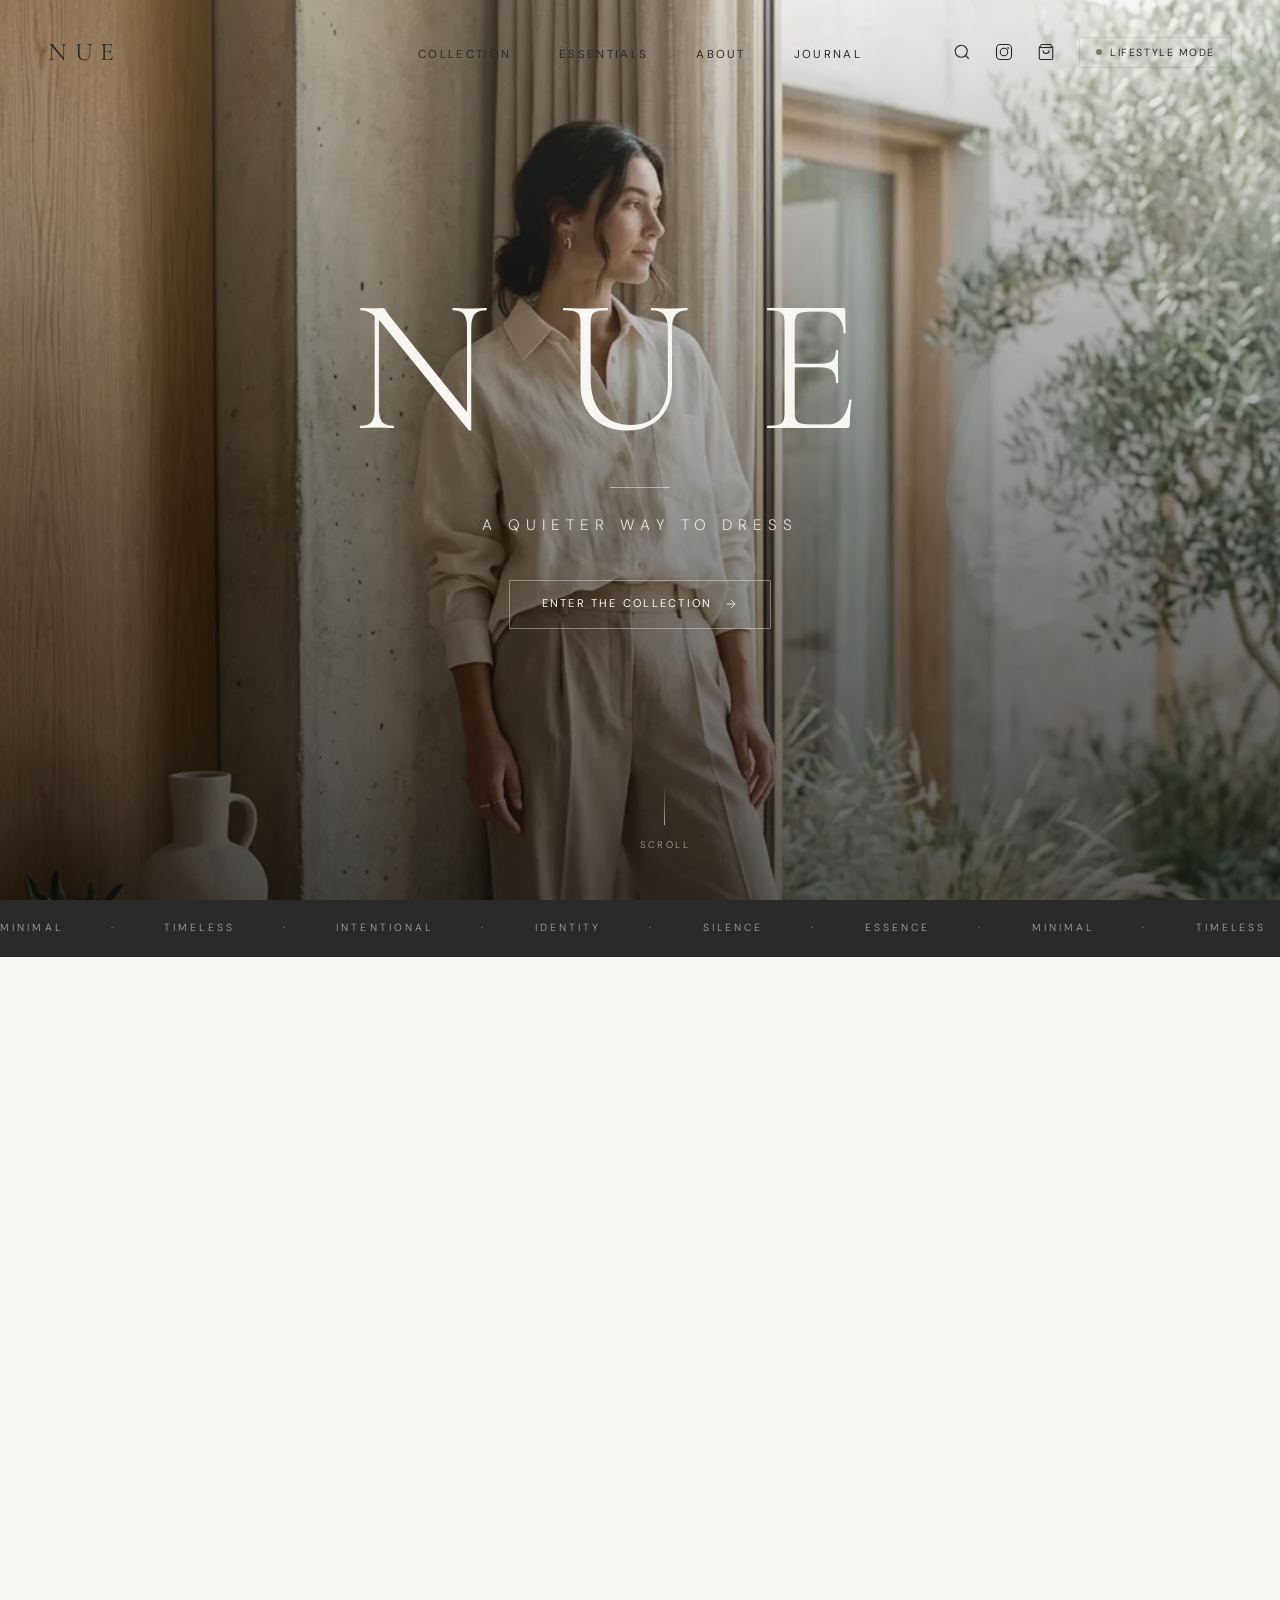
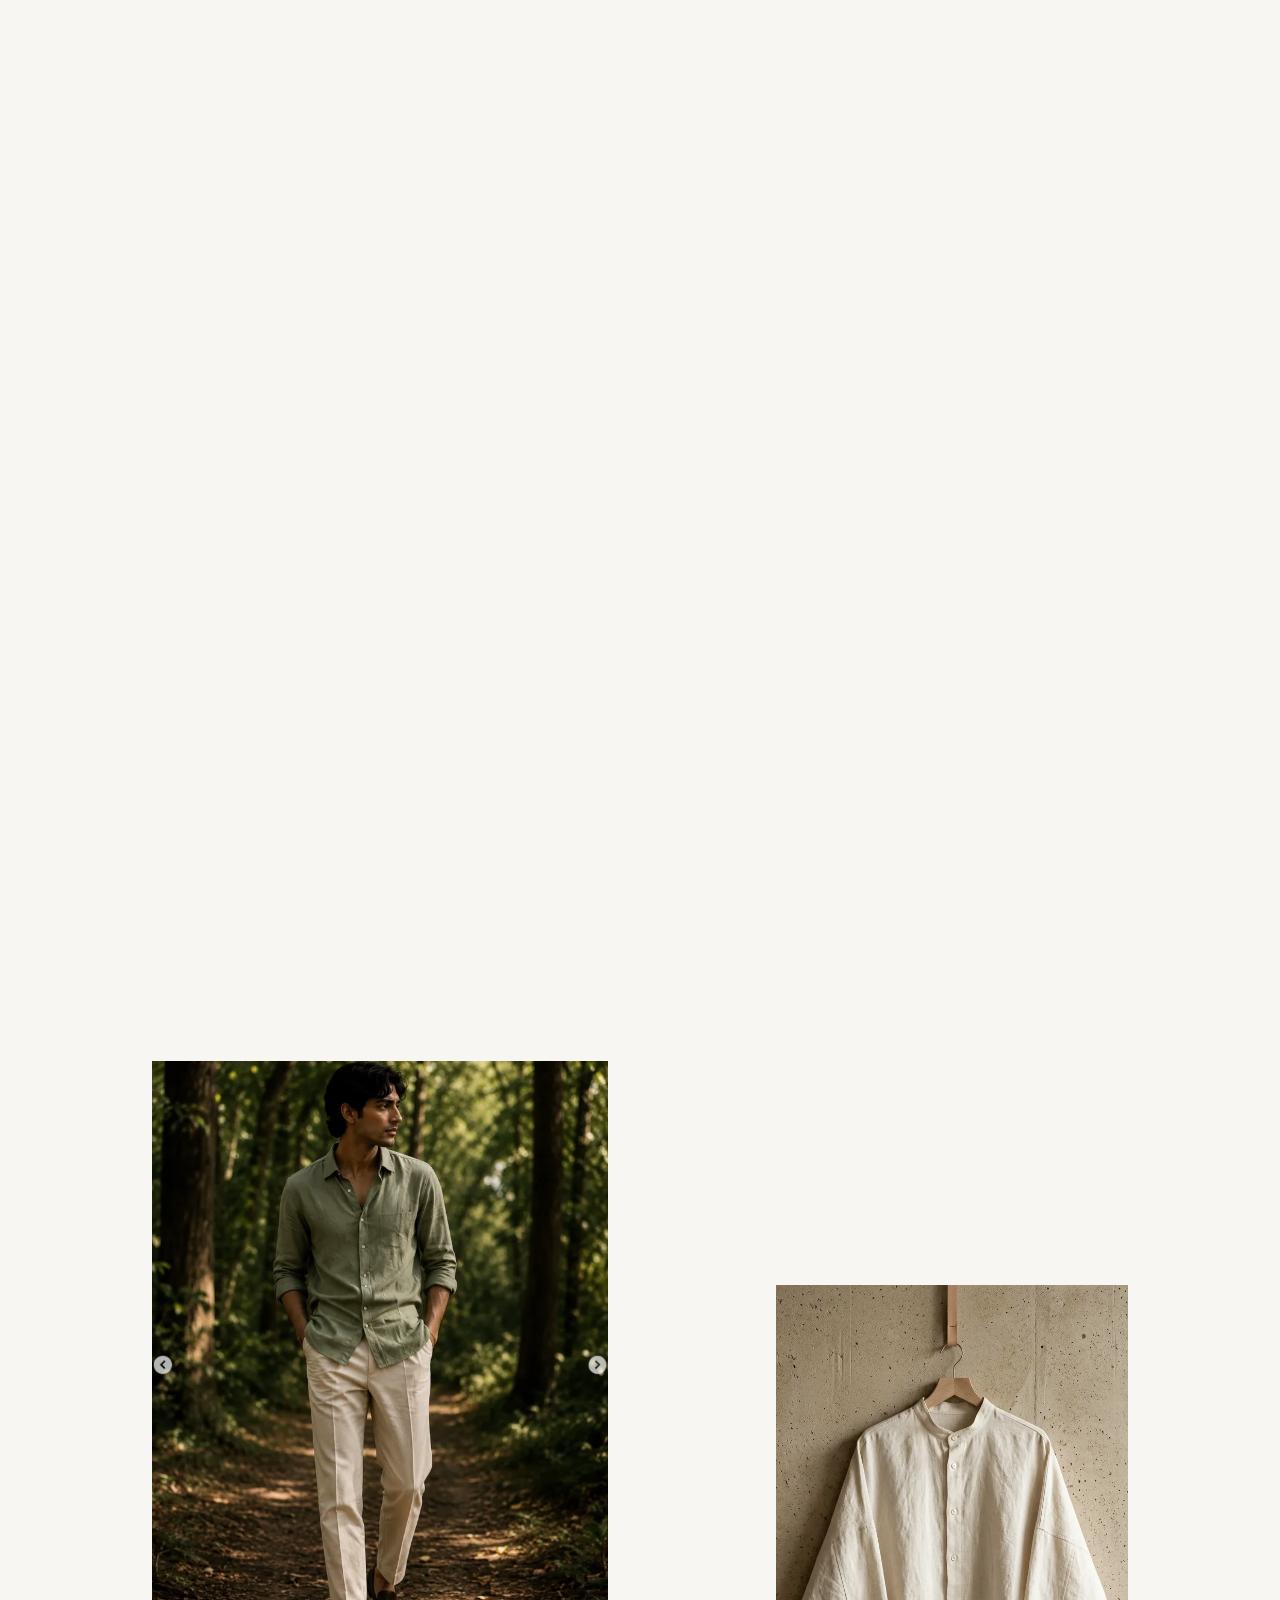
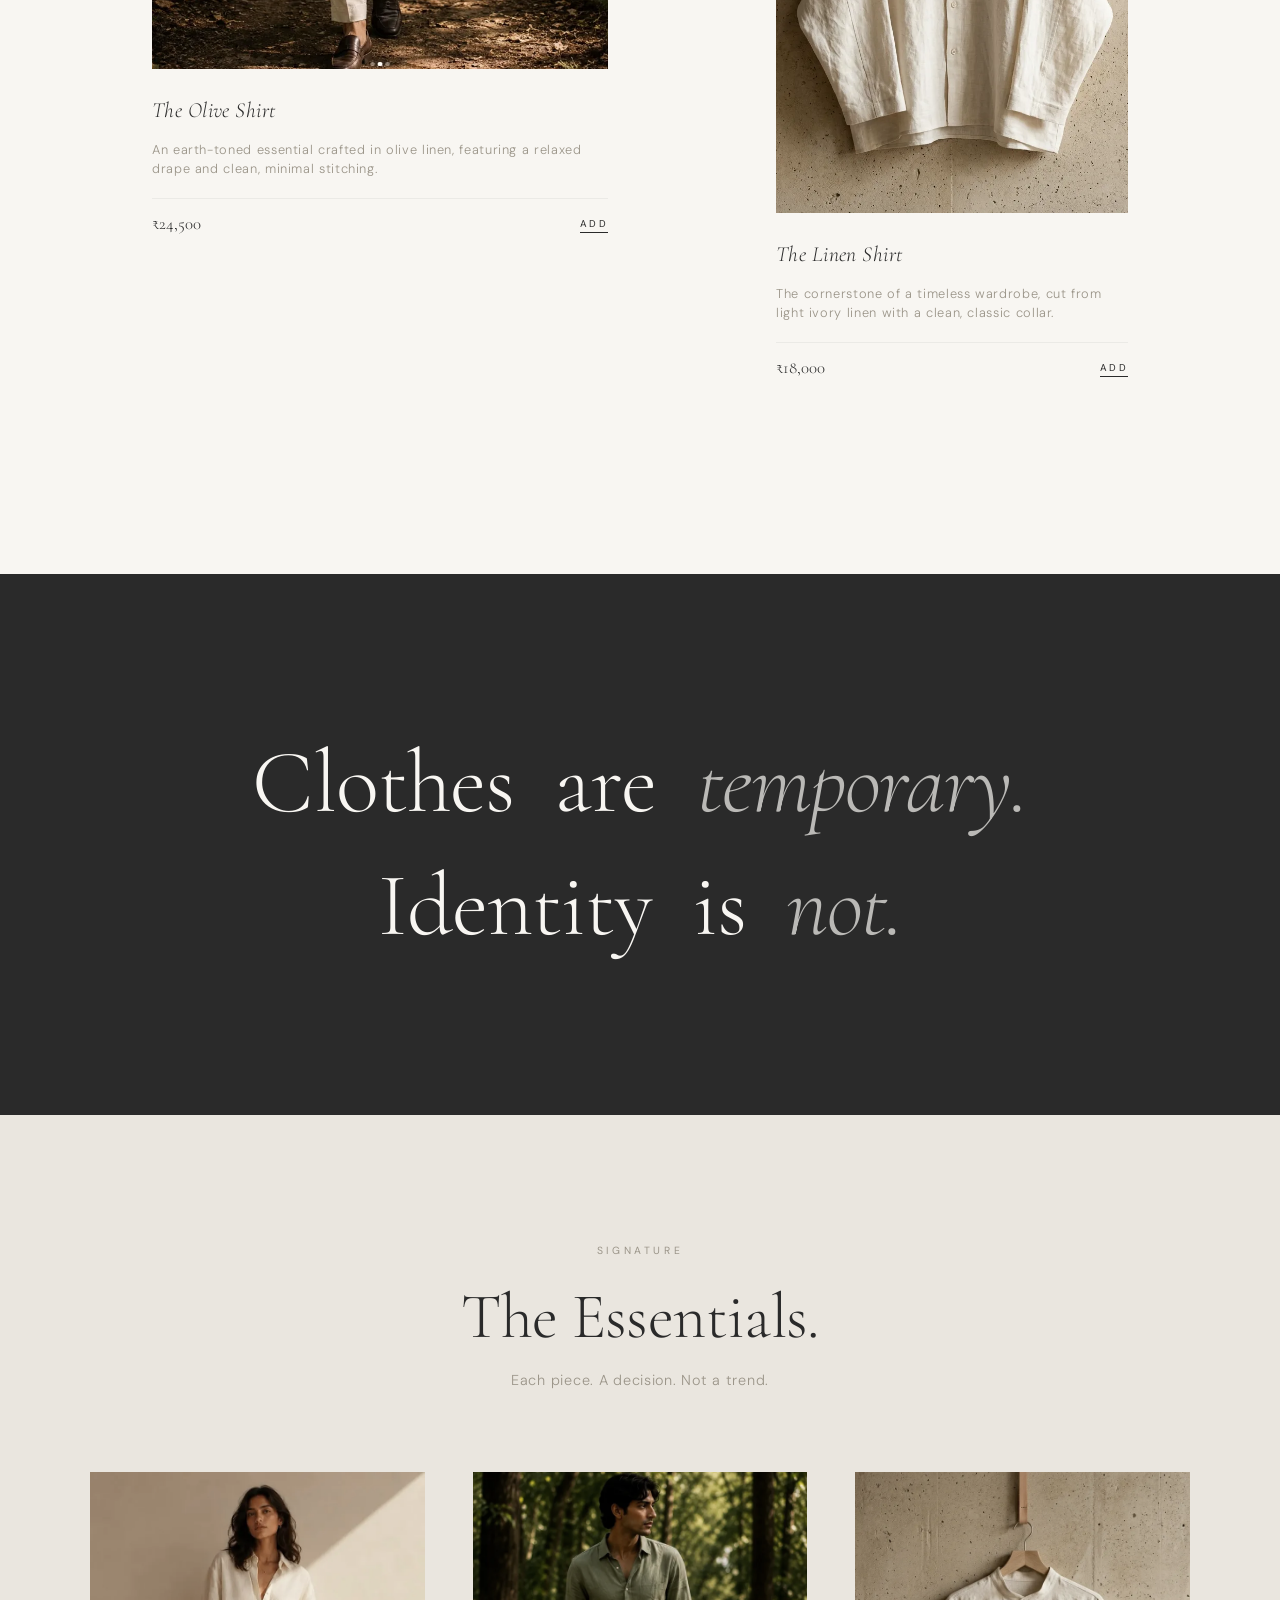
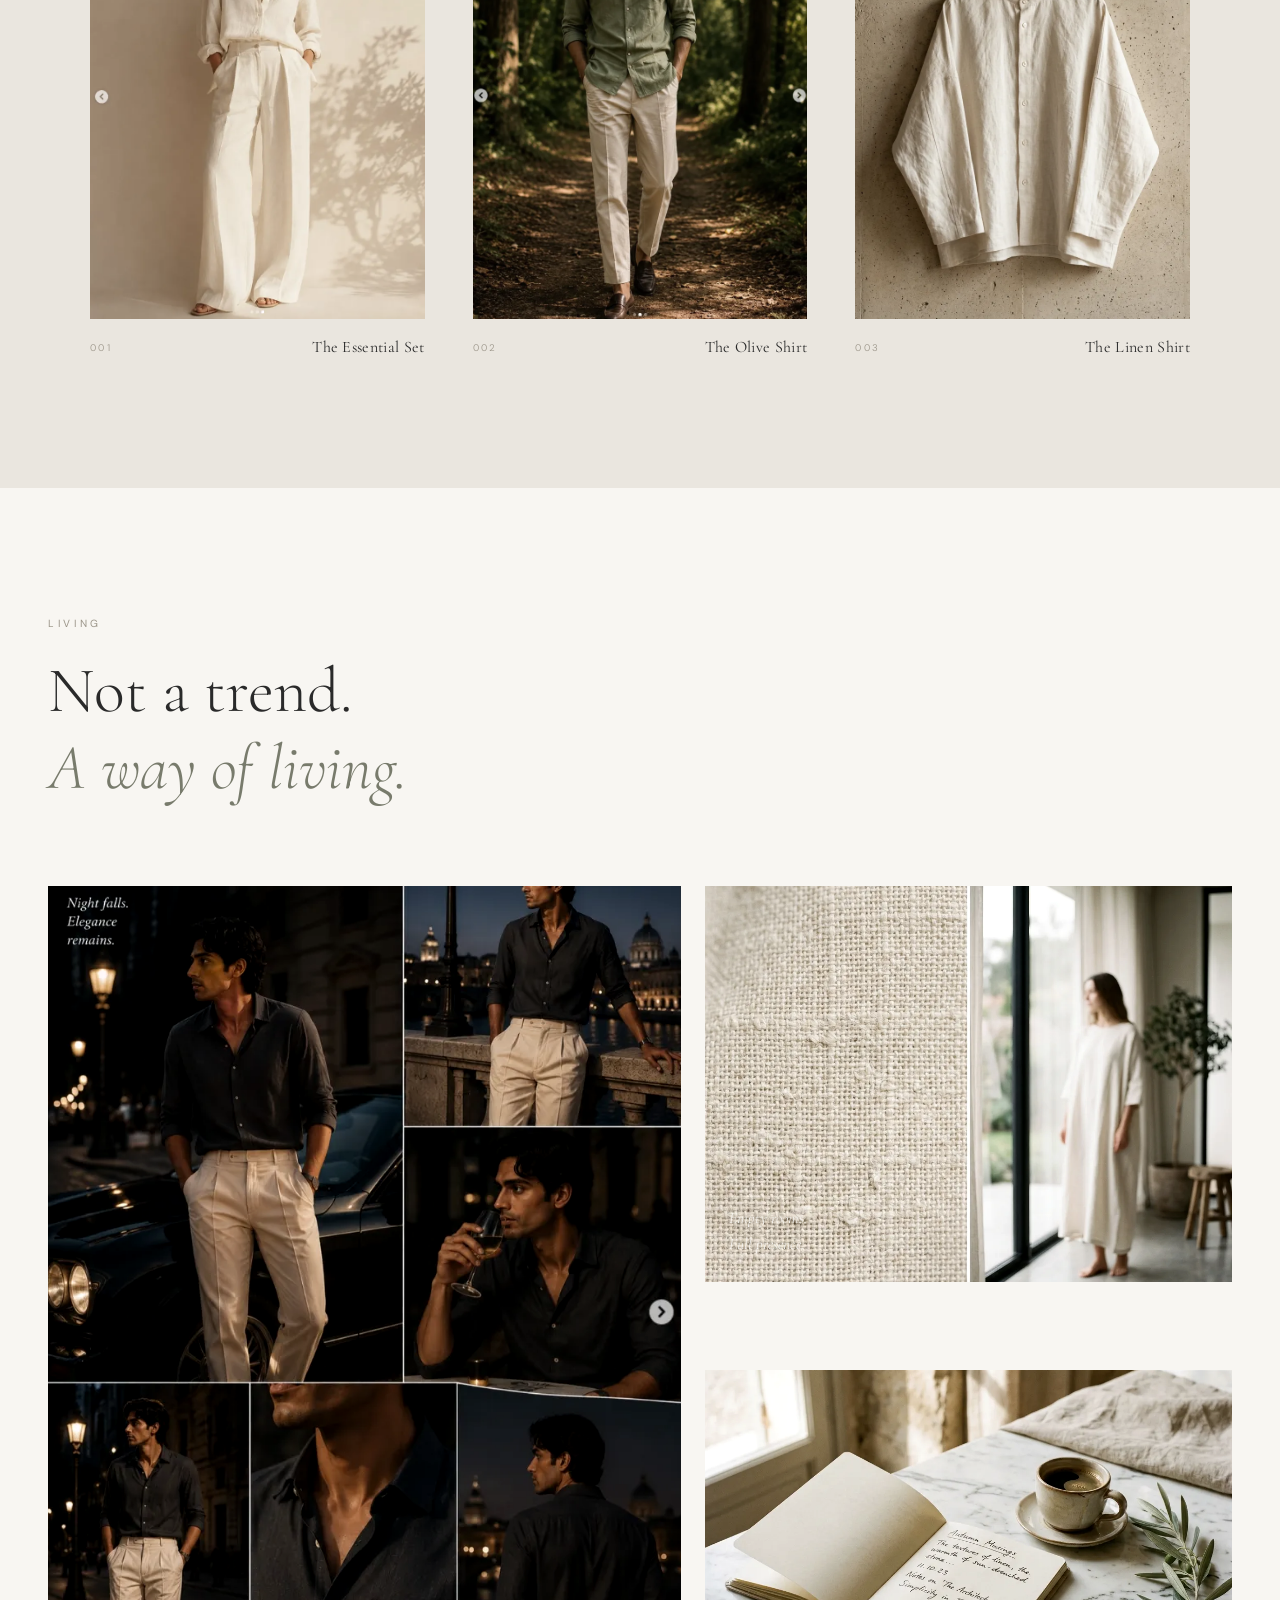
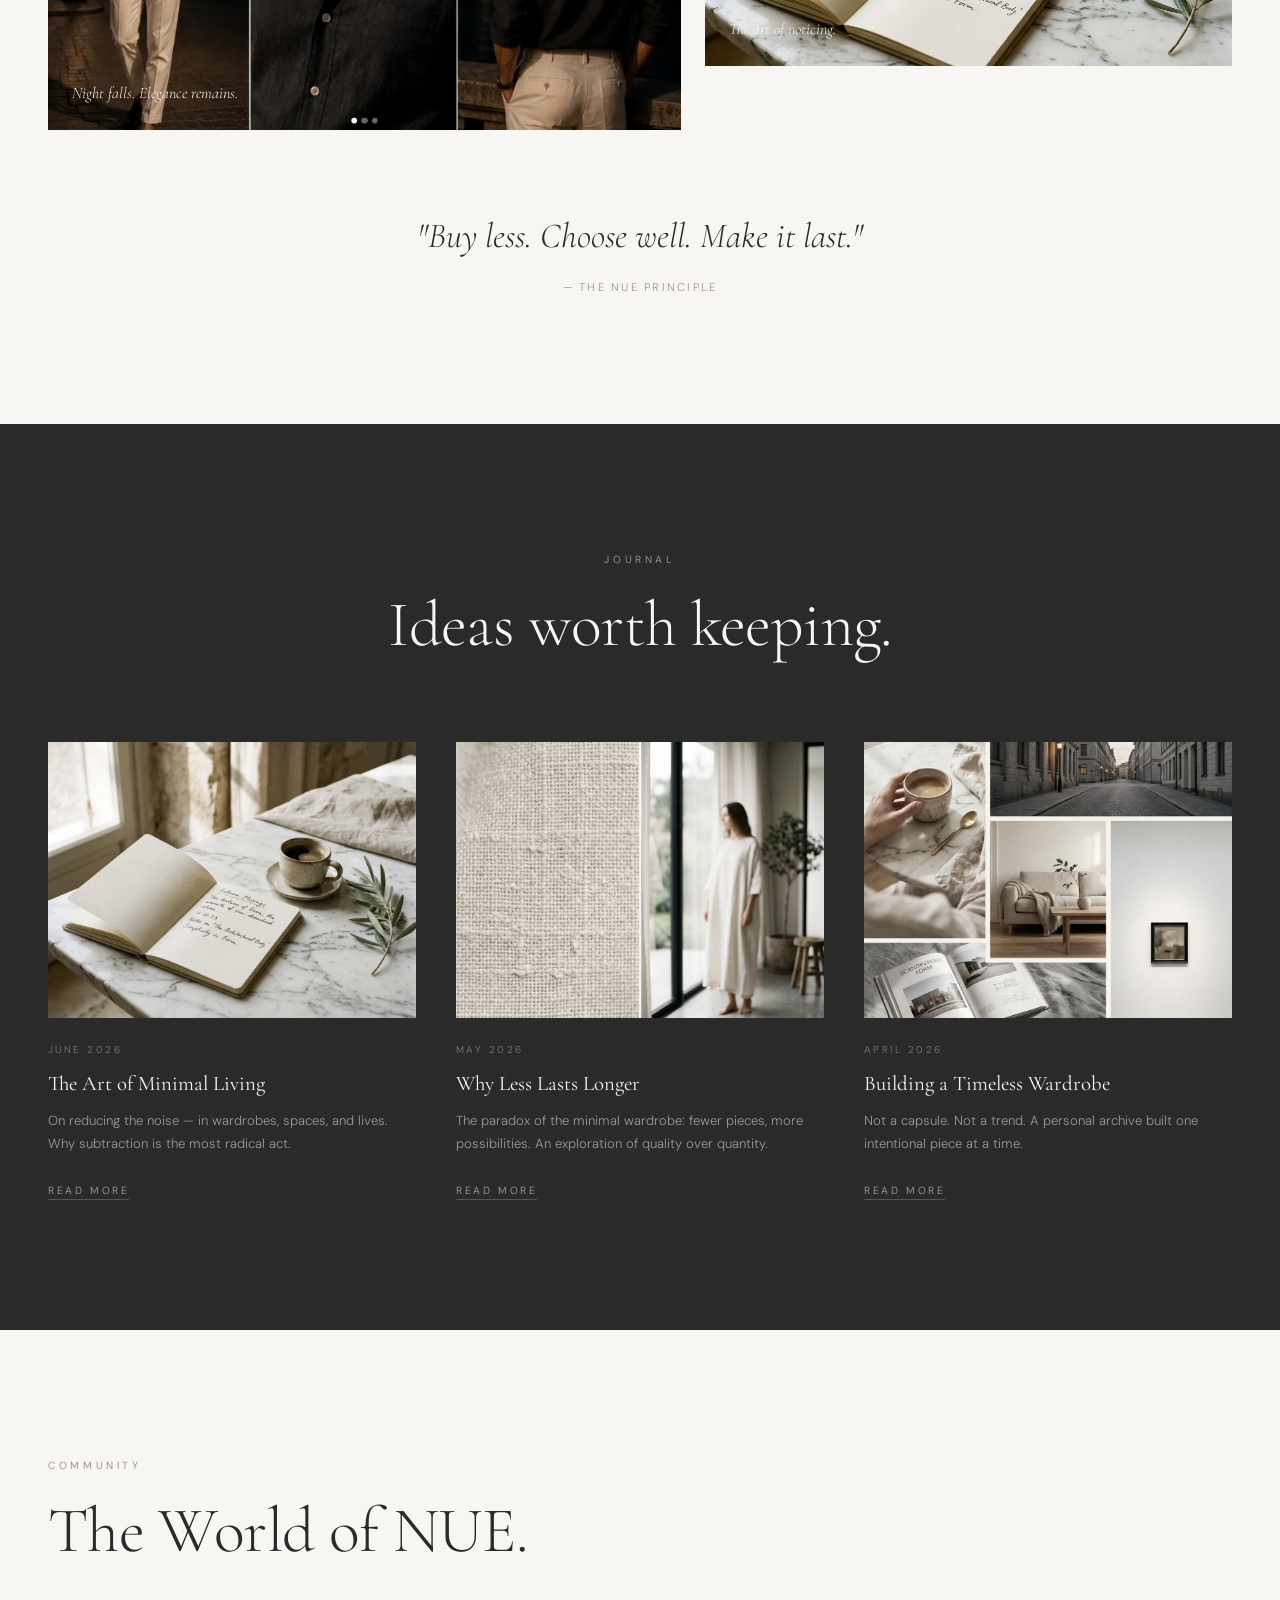
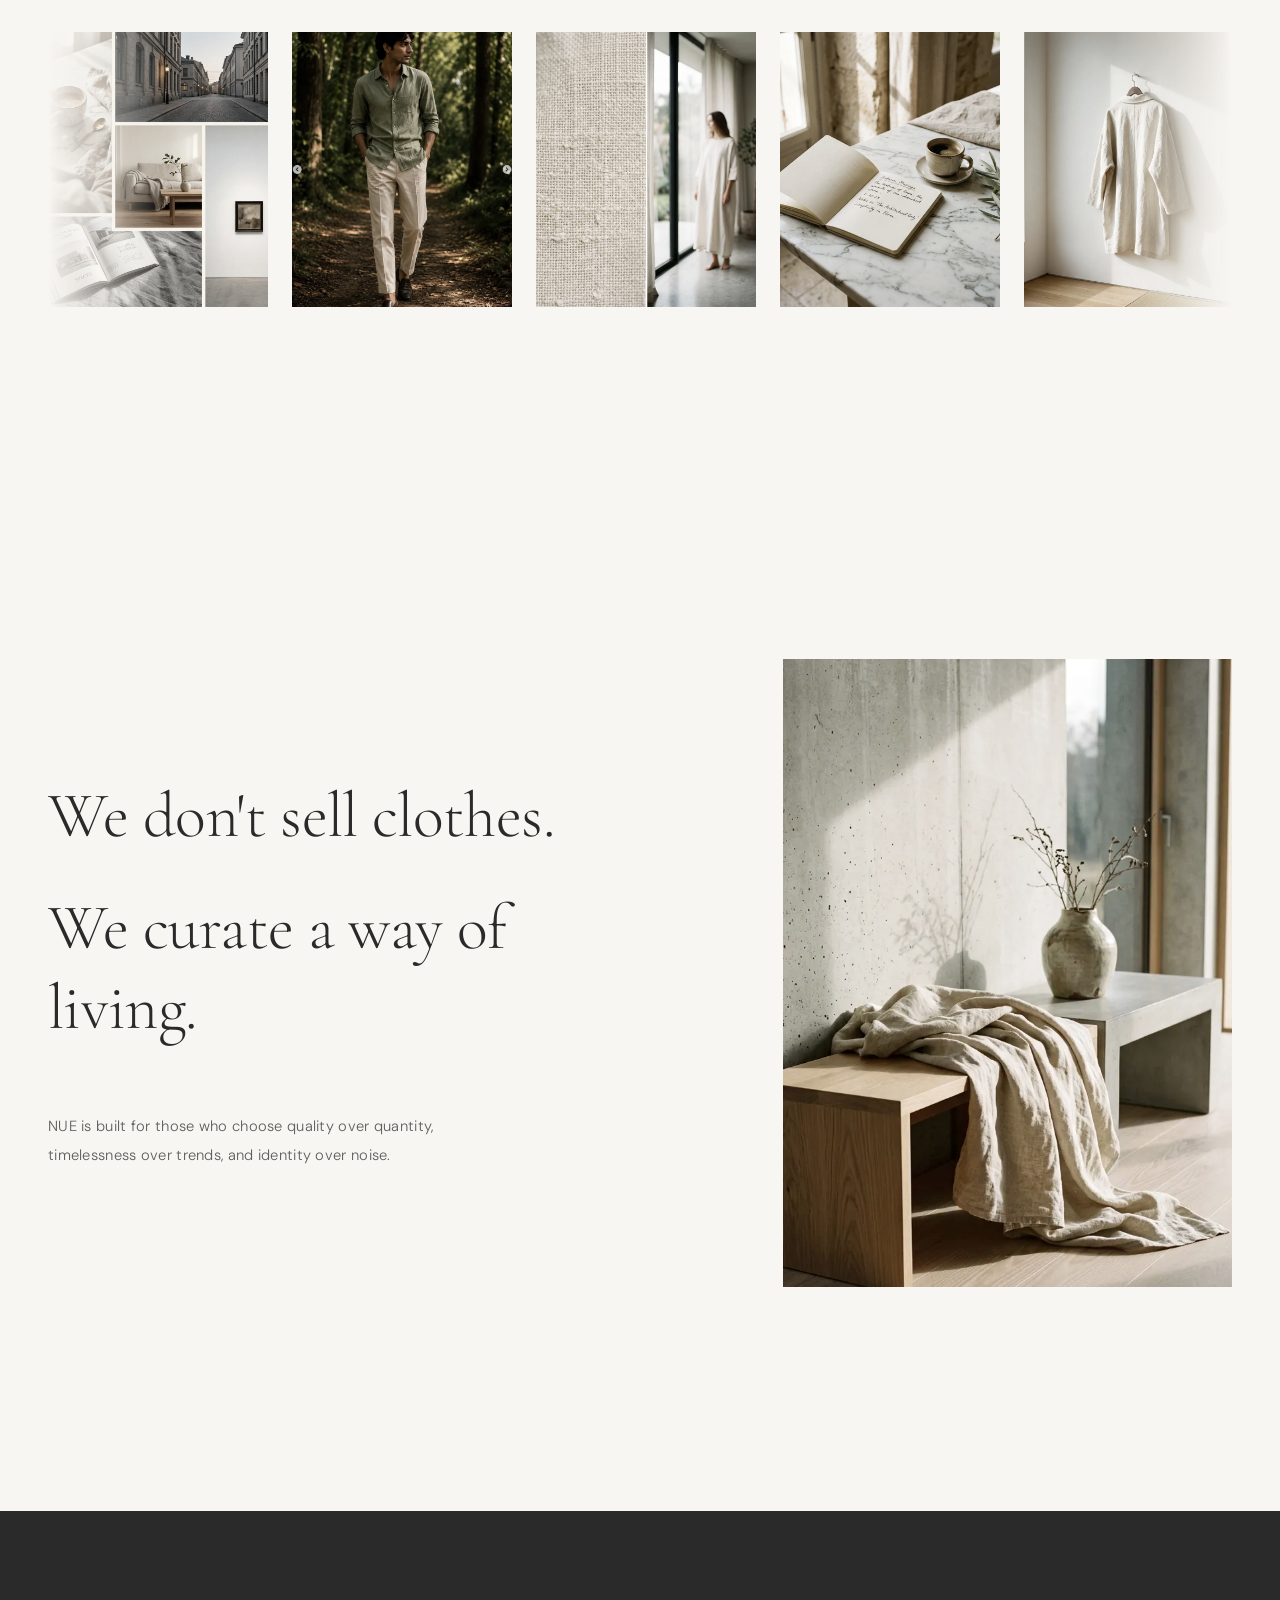
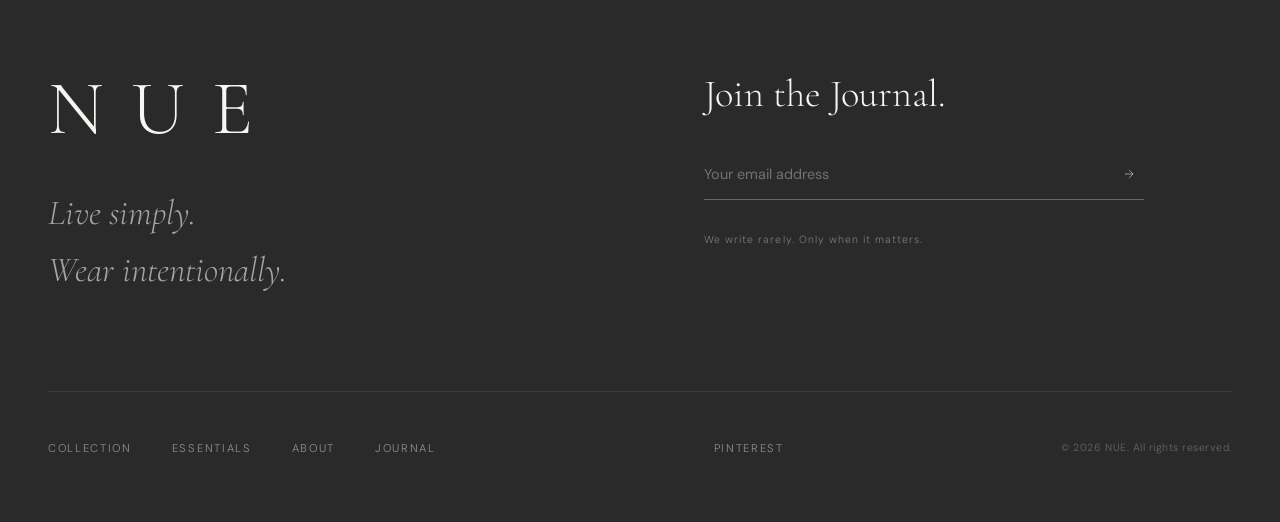
==== commit c6b9884e: "Phase 1: Refine brand messaging, standardize tagline casing, replace melancholic ribbed sweater, ren" ====
--- a/index.html
+++ b/index.html
@@ -90,14 +90,14 @@
       </div>
       <div class="cart-items" id="cart-items">
         <div class="cart-empty">
-          <p>Your cart is empty.</p>
-          <span>Begin curating your wardrobe.</span>
+          <p>Your selection is empty.</p>
+          <span>Begin curating your personal archive.</span>
         </div>
       </div>
       <div class="cart-footer" id="cart-footer" style="display:none;">
         <div class="cart-total">
           <span>Total</span>
-          <span id="cart-total-price">$0</span>
+          <span id="cart-total-price">₹0</span>
         </div>
         <button class="btn-primary full-width" id="checkout-btn">Proceed to Checkout</button>
         <p class="cart-note">Free shipping on all orders. Complimentary gift wrap available.</p>
@@ -115,7 +115,7 @@
     <div class="hero-content" id="hero-content">
       <div class="hero-brand-mark" id="hero-brand"><h1>NUE</h1></div>
       <div class="hero-divider"></div>
-      <p class="hero-tagline" id="hero-tag">A QUIETER<br/>WAY TO DRESS.</p>
+      <p class="hero-tagline" id="hero-tag">A Quieter Way To Dress</p>
       <a href="#collection" class="hero-cta" id="hero-cta" data-analytics="hero_cta" aria-label="Enter the collection">
         <span>Enter the Collection</span>
         <svg width="14" height="14" viewBox="0 0 24 24" fill="none" stroke="currentColor" stroke-width="1.5"><line x1="5" y1="12" x2="19" y2="12"/><polyline points="12 5 19 12 12 19"/></svg>
@@ -156,82 +156,82 @@
 
     <div class="collection-grid">
 
-      <article class="product-card reveal" data-id="1" data-name="The Linen Coat" data-price="490" data-category="Outerwear" data-analytics-product="1">
+      <article class="product-card reveal" data-id="1" data-name="The Essential Set" data-price="42000" data-category="Women's Collection" data-analytics-product="1">
         <div class="product-image-wrap">
-          <img src="assets/images/product1.webp" alt="The Linen Coat — NUE" class="product-img" loading="lazy" />
+          <img src="assets/images/women_linen.webp" alt="The Essential Set — NUE" class="product-img" loading="lazy" />
           <div class="product-overlay">
-            <a href="product.html?id=1" class="quick-view-btn" data-id="1" aria-label="View The Linen Coat">View</a>
+            <a href="product.html?id=1" class="quick-view-btn" data-id="1" aria-label="View The Essential Set">View</a>
           </div>
           <button class="wishlist-btn-card" data-id="1" aria-label="Add to wishlist" title="Add to wishlist">
             <svg width="16" height="16" viewBox="0 0 24 24" fill="none" stroke="currentColor" stroke-width="1.5"><path d="M20.84 4.61a5.5 5.5 0 0 0-7.78 0L12 5.67l-1.06-1.06a5.5 5.5 0 0 0-7.78 7.78l1.06 1.06L12 21.23l7.78-7.78 1.06-1.06a5.5 5.5 0 0 0 0-7.78z"/></svg>
           </button>
         </div>
         <div class="product-info">
-          <a href="product.html?id=1"><h3 class="product-name">Linen Coat</h3></a>
-          <p class="product-desc">Amalfi Mornings</p>
+          <a href="product.html?id=1"><h3 class="product-name">The Essential Set</h3></a>
+          <p class="product-desc">A matching set of refined ease, cut from unbleached organic linen for natural texture and simple elegance.</p>
           <div class="product-footer">
-            <span class="product-price">$490</span>
-            <button class="add-to-cart" data-id="1" data-name="The Linen Coat" data-price="490" aria-label="Add The Linen Coat to cart">Add</button>
-          </div>
-        </div>
-      </article>
-
-      <article class="product-card product-card--large reveal" data-id="2" data-name="Wide Trousers" data-price="320" data-category="Bottoms" data-analytics-product="2">
+            <span class="product-price">₹42,000</span>
+            <button class="add-to-cart" data-id="1" data-name="The Essential Set" data-price="42000" aria-label="Add The Essential Set to cart">Add</button>
+          </div>
+        </div>
+      </article>
+
+      <article class="product-card product-card--large reveal" data-id="2" data-name="The Coastal Trouser" data-price="28000" data-category="Men's Collection" data-analytics-product="2">
         <div class="product-image-wrap">
-          <img src="assets/images/product2.webp" alt="Wide Trousers — NUE" class="product-img" loading="lazy" />
+          <img src="assets/images/yacht.webp" alt="The Coastal Trouser — NUE" class="product-img" loading="lazy" />
           <div class="product-overlay">
-            <a href="product.html?id=2" class="quick-view-btn" data-id="2" aria-label="View Wide Trousers">View</a>
+            <a href="product.html?id=2" class="quick-view-btn" data-id="2" aria-label="View The Coastal Trouser">View</a>
           </div>
           <button class="wishlist-btn-card" data-id="2" aria-label="Add to wishlist" title="Add to wishlist">
             <svg width="16" height="16" viewBox="0 0 24 24" fill="none" stroke="currentColor" stroke-width="1.5"><path d="M20.84 4.61a5.5 5.5 0 0 0-7.78 0L12 5.67l-1.06-1.06a5.5 5.5 0 0 0-7.78 7.78l1.06 1.06L12 21.23l7.78-7.78 1.06-1.06a5.5 5.5 0 0 0 0-7.78z"/></svg>
           </button>
         </div>
         <div class="product-info">
-          <a href="product.html?id=2"><h3 class="product-name">Wide Trousers</h3></a>
-          <p class="product-desc">Moon Hour</p>
+          <a href="product.html?id=2"><h3 class="product-name">The Coastal Trouser</h3></a>
+          <p class="product-desc">Tailored for leisure. A structured yet relaxed trouser cut from breathable linen, perfect for seaside afternoons.</p>
           <div class="product-footer">
-            <span class="product-price">$320</span>
-            <button class="add-to-cart" data-id="2" data-name="Wide Trousers" data-price="320" aria-label="Add Wide Trousers to cart">Add</button>
-          </div>
-        </div>
-      </article>
-
-      <article class="product-card reveal" data-id="3" data-name="Knit Sweater" data-price="280" data-category="Tops" data-analytics-product="3">
+            <span class="product-price">₹28,000</span>
+            <button class="add-to-cart" data-id="2" data-name="The Coastal Trouser" data-price="28000" aria-label="Add The Coastal Trouser to cart">Add</button>
+          </div>
+        </div>
+      </article>
+
+      <article class="product-card reveal" data-id="3" data-name="The Olive Shirt" data-price="24500" data-category="Men's Collection" data-analytics-product="3">
         <div class="product-image-wrap">
-          <img src="assets/images/product3.webp" alt="Knit Sweater — NUE" class="product-img" loading="lazy" />
+          <img src="assets/images/forest.webp" alt="The Olive Shirt — NUE" class="product-img" loading="lazy" />
           <div class="product-overlay">
-            <a href="product.html?id=3" class="quick-view-btn" data-id="3" aria-label="View Knit Sweater">View</a>
+            <a href="product.html?id=3" class="quick-view-btn" data-id="3" aria-label="View The Olive Shirt">View</a>
           </div>
           <button class="wishlist-btn-card" data-id="3" aria-label="Add to wishlist" title="Add to wishlist">
             <svg width="16" height="16" viewBox="0 0 24 24" fill="none" stroke="currentColor" stroke-width="1.5"><path d="M20.84 4.61a5.5 5.5 0 0 0-7.78 0L12 5.67l-1.06-1.06a5.5 5.5 0 0 0-7.78 7.78l1.06 1.06L12 21.23l7.78-7.78 1.06-1.06a5.5 5.5 0 0 0 0-7.78z"/></svg>
           </button>
         </div>
         <div class="product-info">
-          <a href="product.html?id=3"><h3 class="product-name">Knit Sweater</h3></a>
-          <p class="product-desc">Moon Hour</p>
+          <a href="product.html?id=3"><h3 class="product-name">The Olive Shirt</h3></a>
+          <p class="product-desc">An earth-toned essential crafted in olive linen, featuring a relaxed drape and clean, minimal stitching.</p>
           <div class="product-footer">
-            <span class="product-price">$280</span>
-            <button class="add-to-cart" data-id="3" data-name="Knit Sweater" data-price="280" aria-label="Add Knit Sweater to cart">Add</button>
-          </div>
-        </div>
-      </article>
-
-      <article class="product-card reveal" data-id="4" data-name="Linen Shirt" data-price="195" data-category="Tops" data-analytics-product="4">
+            <span class="product-price">₹24,500</span>
+            <button class="add-to-cart" data-id="3" data-name="The Olive Shirt" data-price="24500" aria-label="Add The Olive Shirt to cart">Add</button>
+          </div>
+        </div>
+      </article>
+
+      <article class="product-card reveal" data-id="4" data-name="The Linen Shirt" data-price="18000" data-category="Collection" data-analytics-product="4">
         <div class="product-image-wrap">
-          <img src="assets/images/product4.webp" alt="Linen Shirt — NUE" class="product-img" loading="lazy" />
+          <img src="assets/images/product4.webp" alt="The Linen Shirt — NUE" class="product-img" loading="lazy" />
           <div class="product-overlay">
-            <a href="product.html?id=4" class="quick-view-btn" data-id="4" aria-label="View Linen Shirt">View</a>
+            <a href="product.html?id=4" class="quick-view-btn" data-id="4" aria-label="View The Linen Shirt">View</a>
           </div>
           <button class="wishlist-btn-card" data-id="4" aria-label="Add to wishlist" title="Add to wishlist">
             <svg width="16" height="16" viewBox="0 0 24 24" fill="none" stroke="currentColor" stroke-width="1.5"><path d="M20.84 4.61a5.5 5.5 0 0 0-7.78 0L12 5.67l-1.06-1.06a5.5 5.5 0 0 0-7.78 7.78l1.06 1.06L12 21.23l7.78-7.78 1.06-1.06a5.5 5.5 0 0 0 0-7.78z"/></svg>
           </button>
         </div>
         <div class="product-info">
-          <a href="product.html?id=4"><h3 class="product-name">Linen Shirt</h3></a>
-          <p class="product-desc">Salt & Stone</p>
+          <a href="product.html?id=4"><h3 class="product-name">The Linen Shirt</h3></a>
+          <p class="product-desc">The cornerstone of a timeless wardrobe, cut from light ivory linen with a clean, classic collar.</p>
           <div class="product-footer">
-            <span class="product-price">$195</span>
-            <button class="add-to-cart" data-id="4" data-name="Linen Shirt" data-price="195" aria-label="Add Linen Shirt to cart">Add</button>
+            <span class="product-price">₹18,000</span>
+            <button class="add-to-cart" data-id="4" data-name="The Linen Shirt" data-price="18000" aria-label="Add The Linen Shirt to cart">Add</button>
           </div>
         </div>
       </article>
@@ -262,24 +262,24 @@
       <div class="essential-item reveal" id="e1">
         <div class="essential-card" data-tilt>
           <div class="essential-img-wrap">
-            <img src="assets/images/product1.webp" alt="The Linen Coat essential" loading="lazy" />
+            <img src="assets/images/women_linen.webp" alt="The Essential Set essential" loading="lazy" />
             <div class="essential-spotlight"></div>
           </div>
           <div class="essential-label">
             <span class="essential-num">001</span>
-            <span class="essential-name">The Linen Coat</span>
+            <span class="essential-name">The Essential Set</span>
           </div>
         </div>
       </div>
       <div class="essential-item reveal" id="e2">
         <div class="essential-card" data-tilt>
           <div class="essential-img-wrap">
-            <img src="assets/images/product3.webp" alt="Knit Sweater essential" loading="lazy" />
+            <img src="assets/images/forest.webp" alt="The Olive Shirt essential" loading="lazy" />
             <div class="essential-spotlight"></div>
           </div>
           <div class="essential-label">
             <span class="essential-num">002</span>
-            <span class="essential-name">The Knit Sweater</span>
+            <span class="essential-name">The Olive Shirt</span>
           </div>
         </div>
       </div>
@@ -306,9 +306,9 @@
     </div>
     <div class="lifestyle-grid">
       <div class="lifestyle-block lifestyle-block--tall reveal">
-        <img src="assets/images/lifestyle.webp" alt="Minimal lifestyle moment" loading="lazy" />
+        <img src="assets/images/night_collage.webp" alt="NUE night luxury campaign" loading="lazy" />
         <div class="lifestyle-caption">
-          <span>Morning ritual.</span>
+          <span>Night falls. Elegance remains.</span>
         </div>
       </div>
       <div class="lifestyle-block reveal">
@@ -384,7 +384,7 @@
     <div class="social-wall" aria-hidden="true">
       <div class="social-wall-track" id="social-track">
         <div class="social-item"><img src="assets/images/lifestyle.webp" alt="" /><div class="social-overlay"><span>@nueliving</span></div></div>
-        <div class="social-item"><img src="assets/images/product3.webp" alt="" /><div class="social-overlay"><span>@nuestyle</span></div></div>
+        <div class="social-item"><img src="assets/images/forest.webp" alt="" /><div class="social-overlay"><span>@nuestyle</span></div></div>
         <div class="social-item"><img src="assets/images/about.webp" alt="" /><div class="social-overlay"><span>@nueminimal</span></div></div>
         <div class="social-item"><img src="assets/images/journal.webp" alt="" /><div class="social-overlay"><span>@nuemoment</span></div></div>
         <div class="social-item"><img src="assets/images/product1.webp" alt="" /><div class="social-overlay"><span>@nuewardrobe</span></div></div>
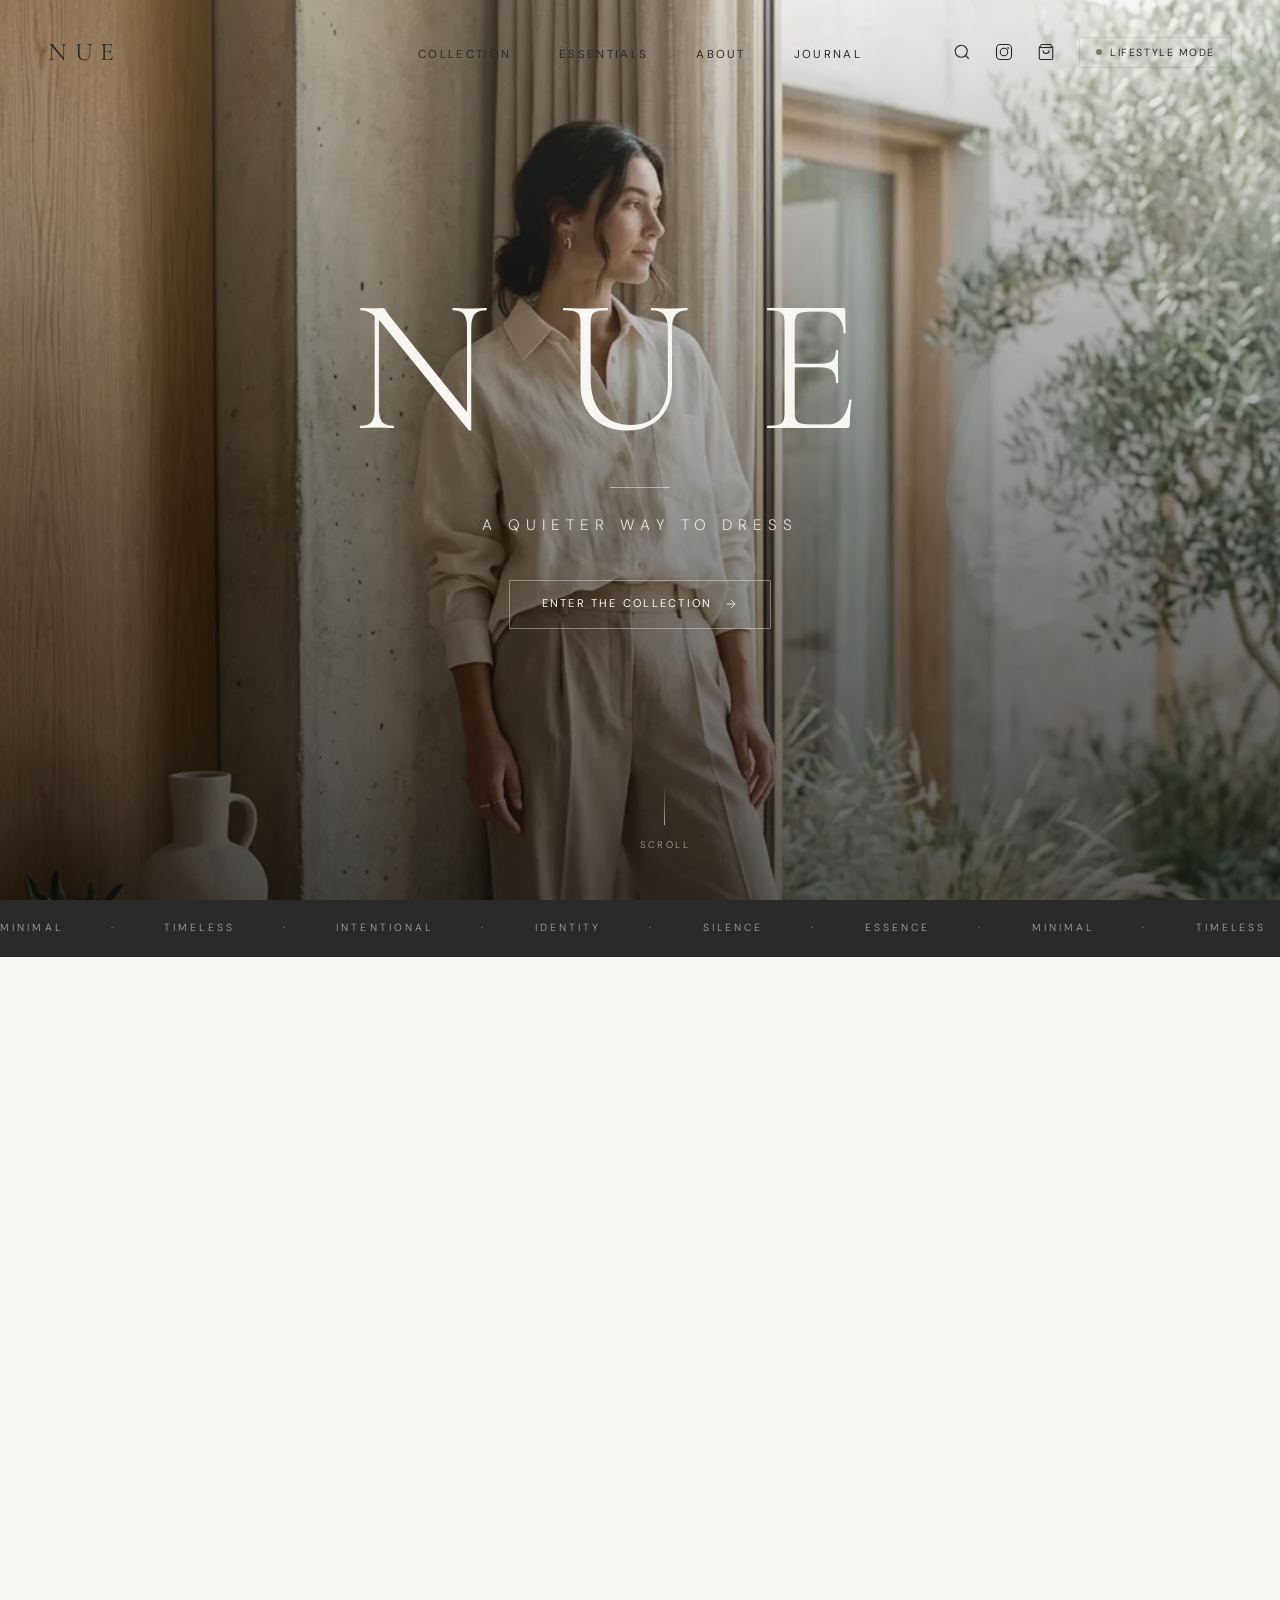
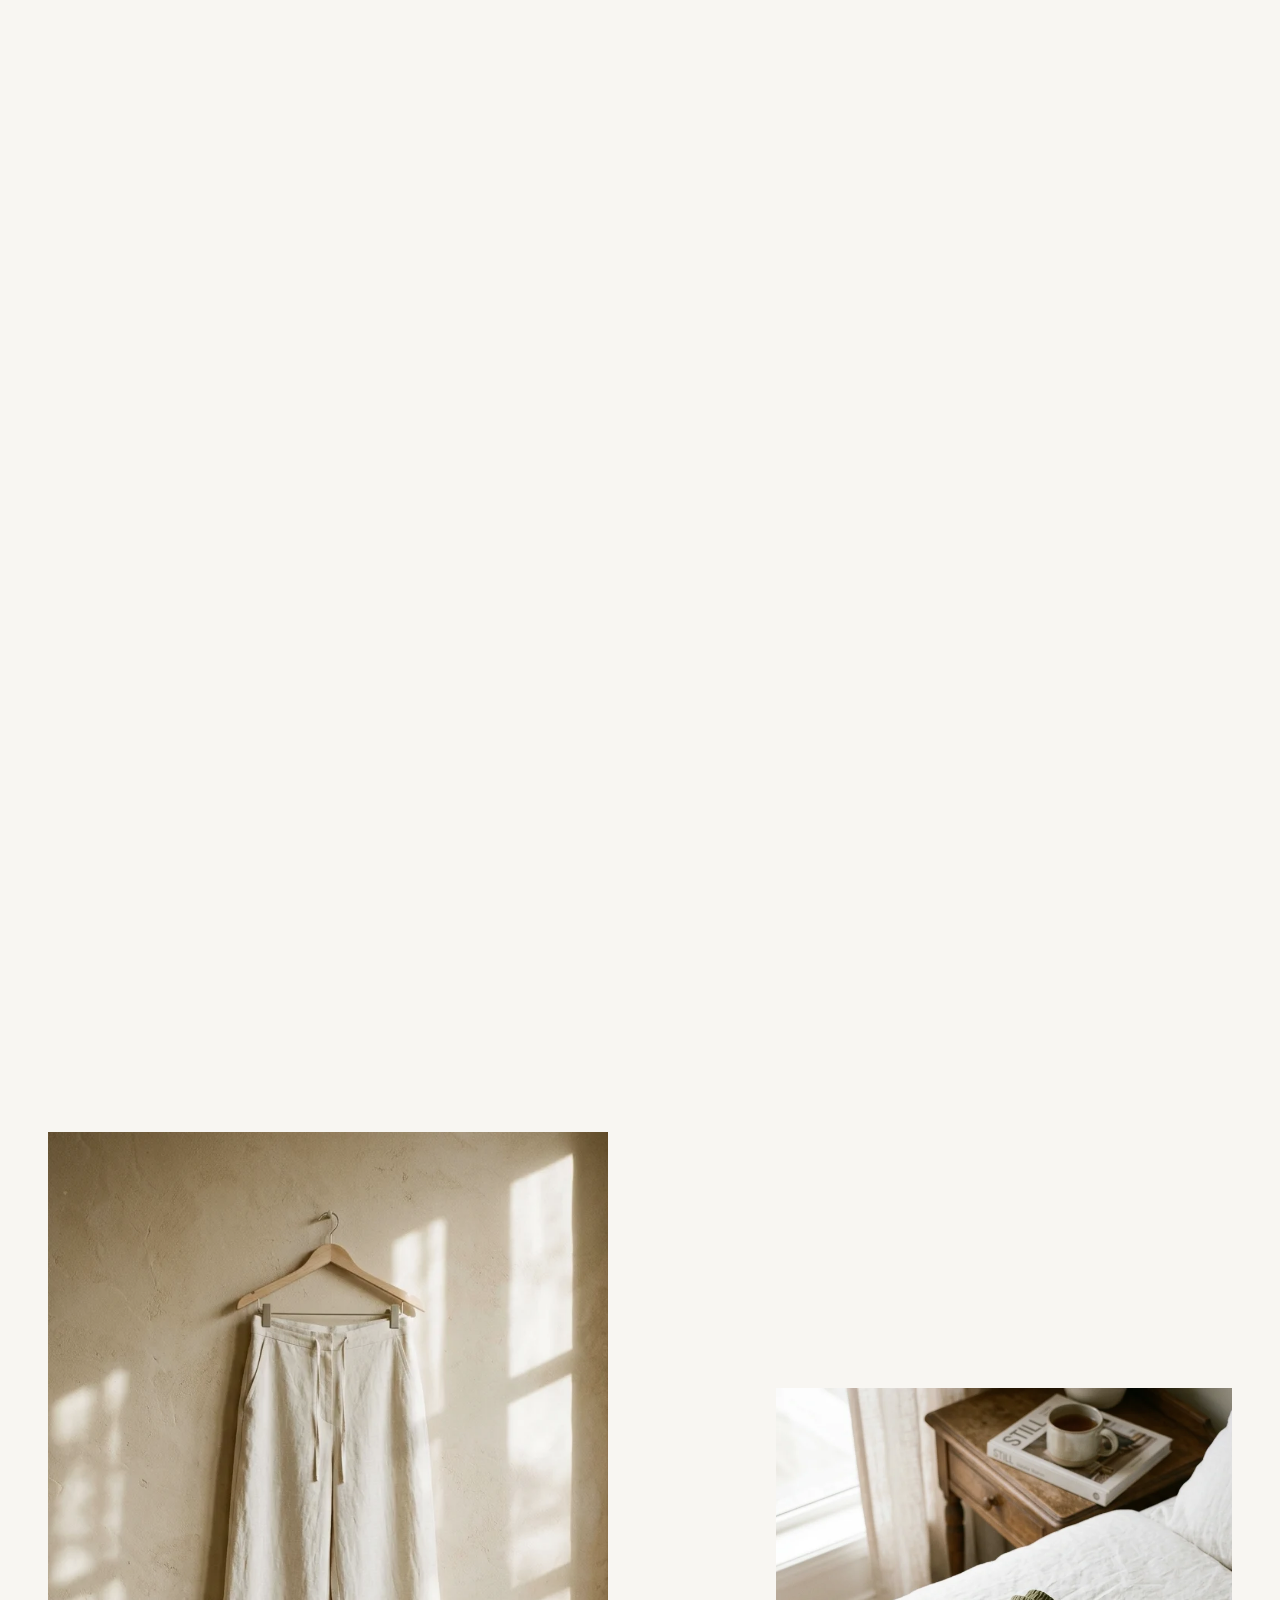
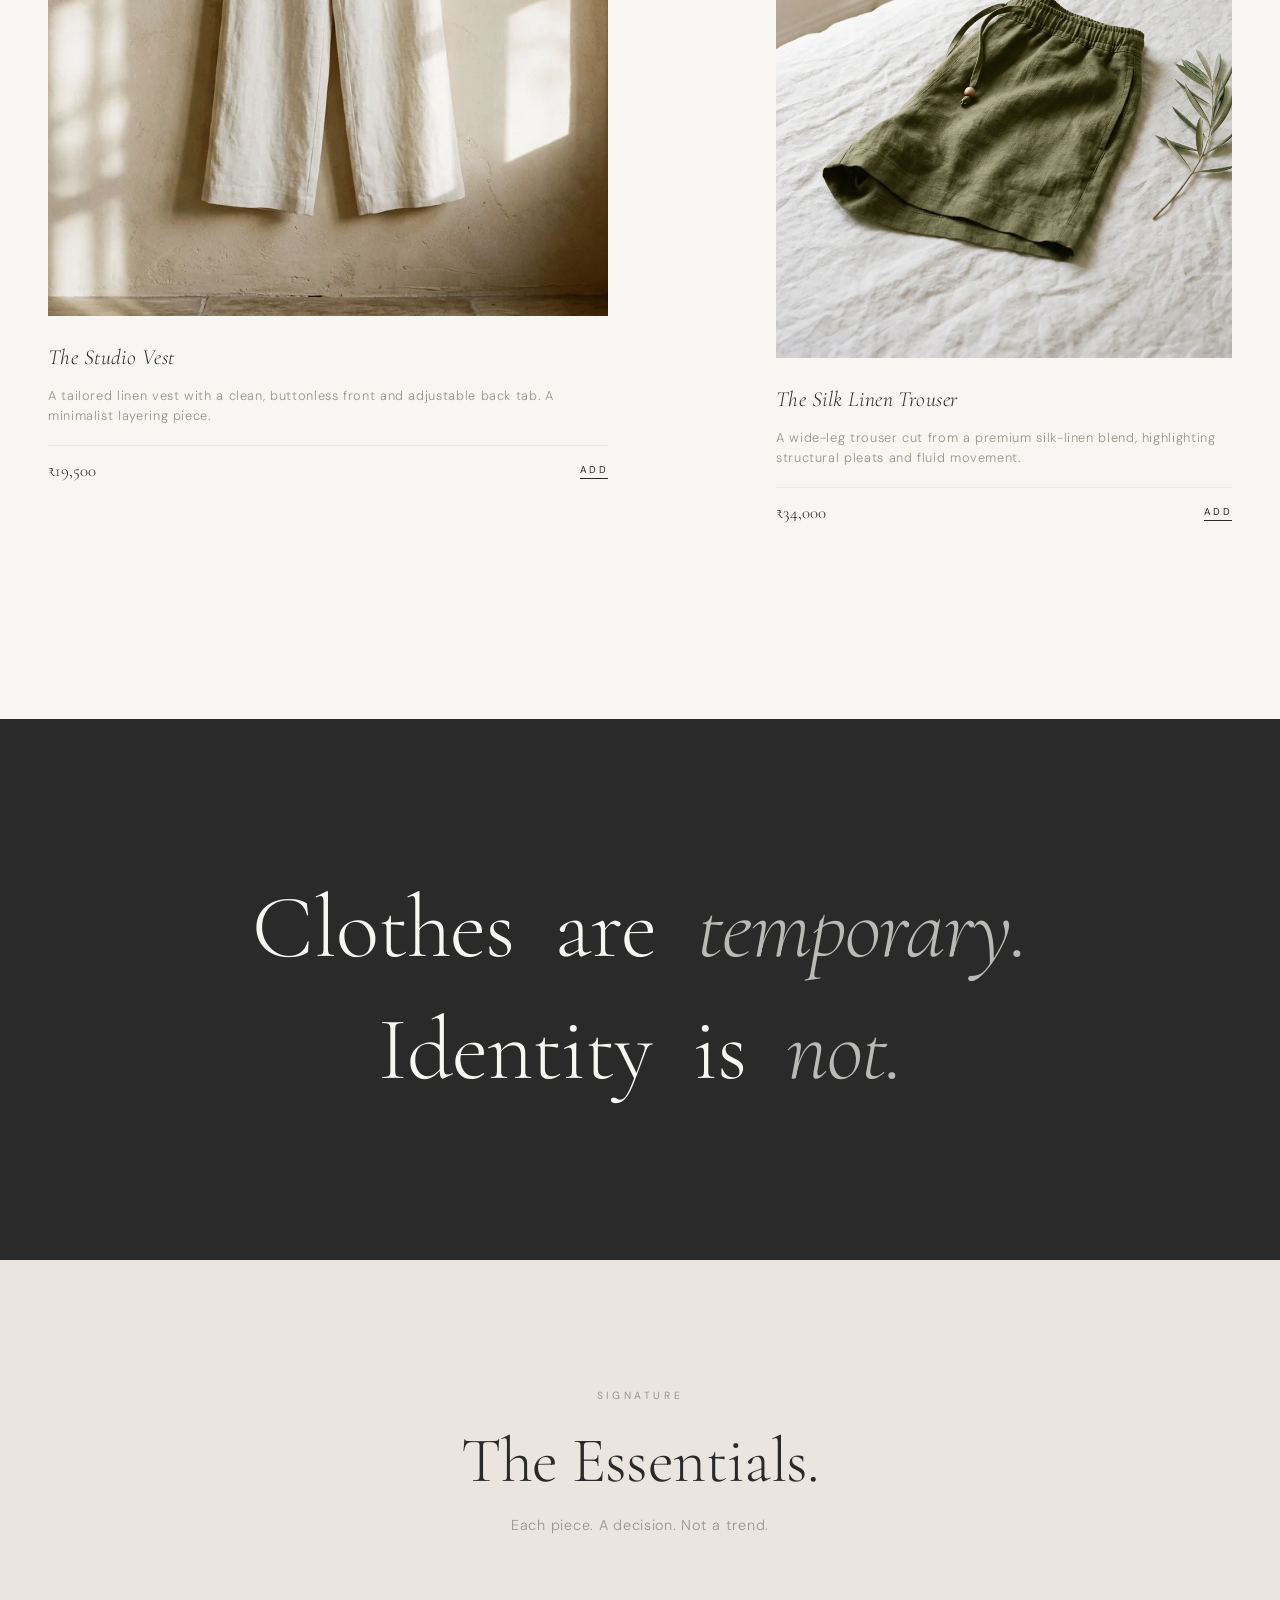
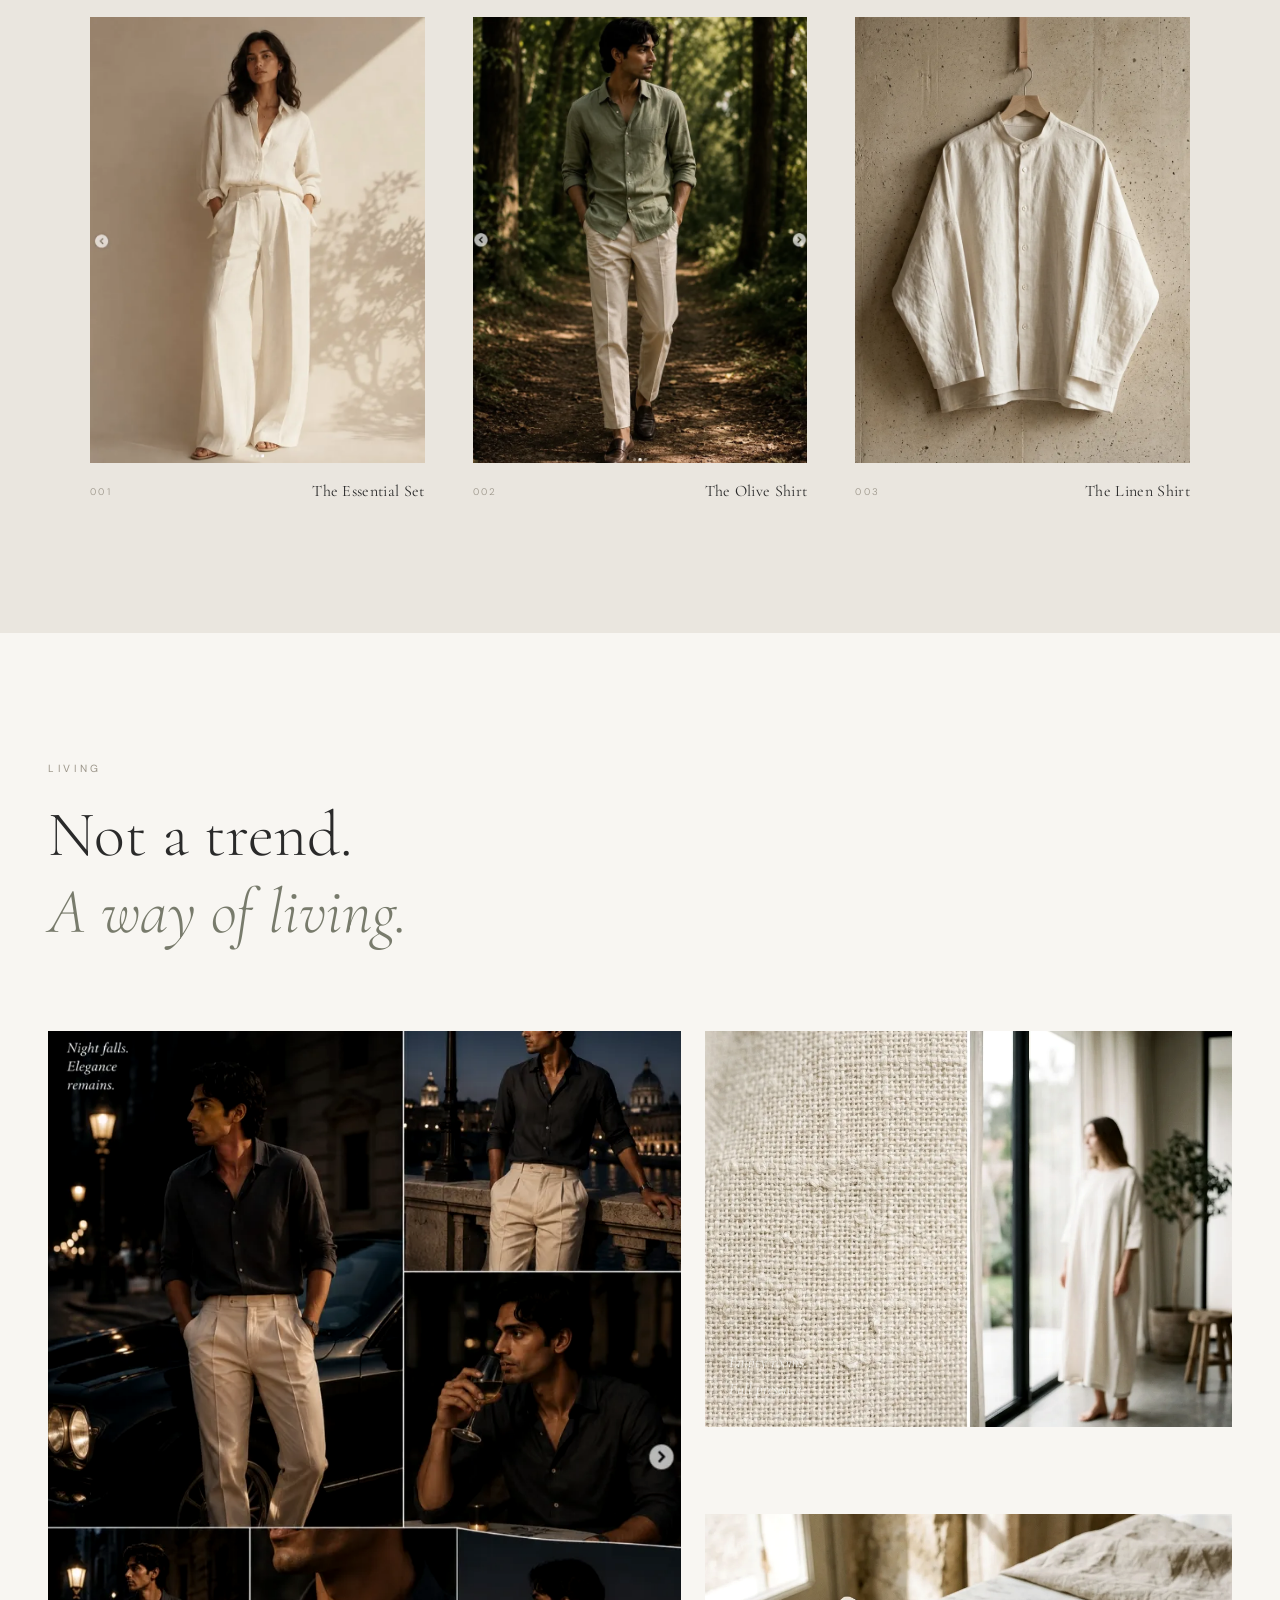
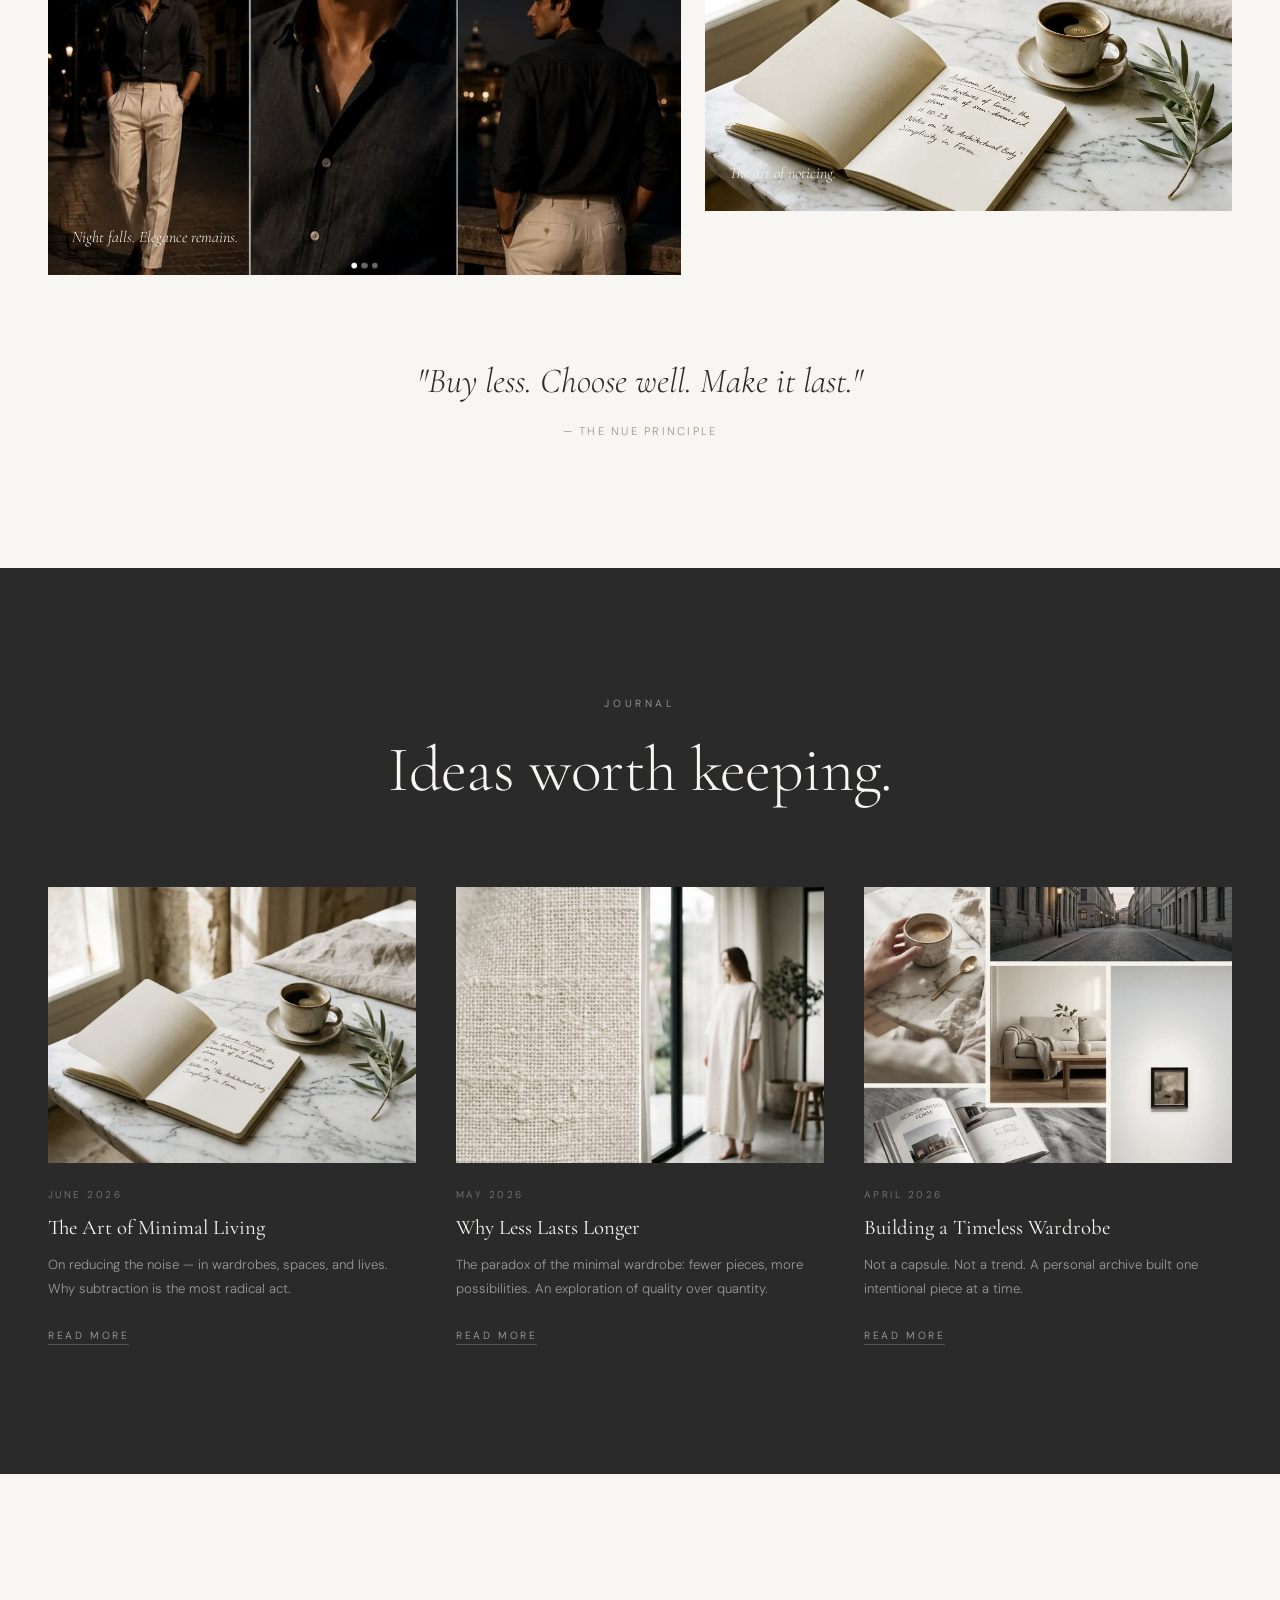
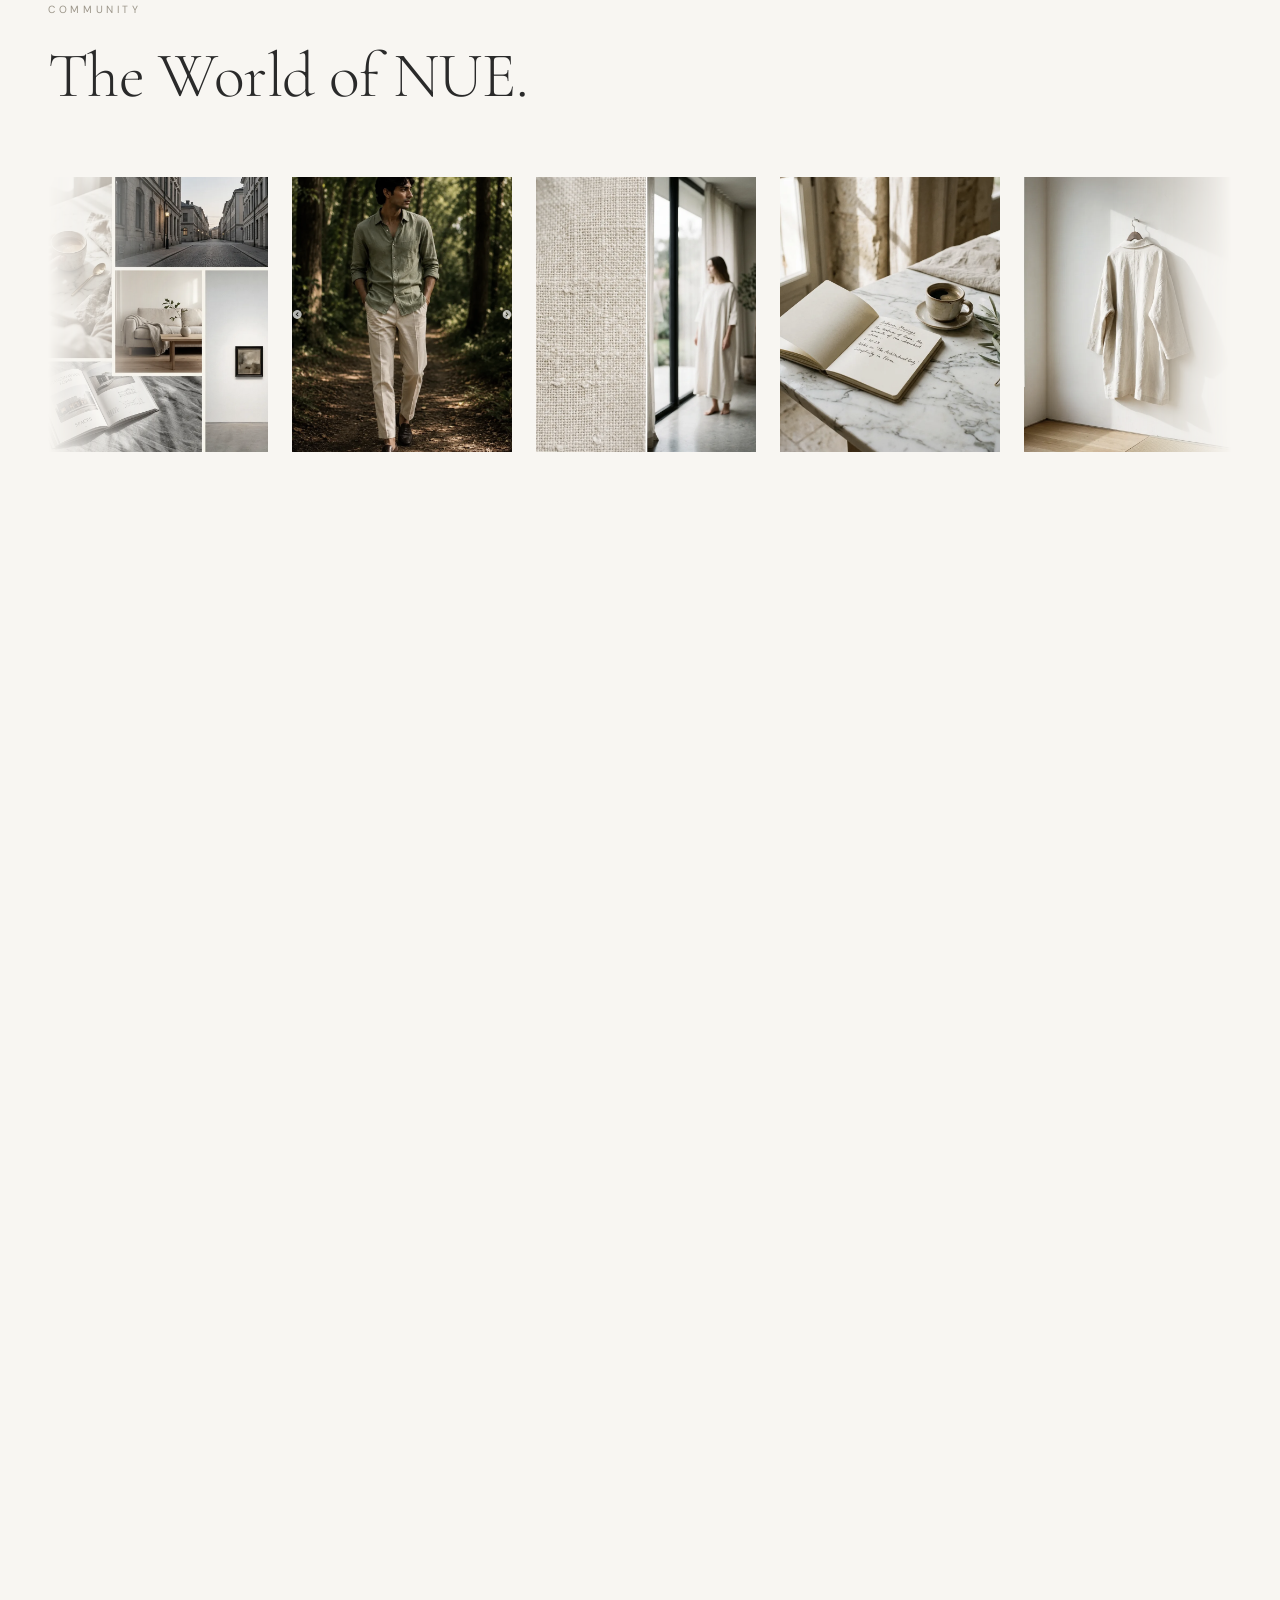
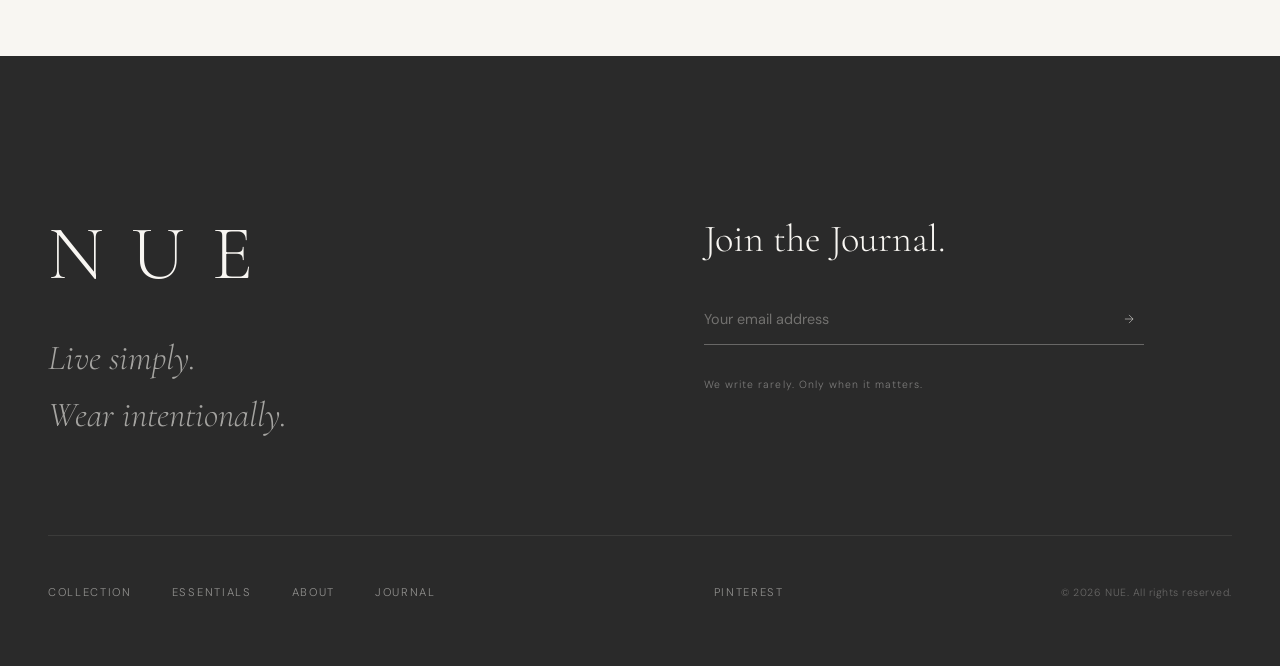
==== commit 0457b950: "Phase 2: Expand product catalog to 10 products, implement client-side category filtering, add dual a" ====
--- a/index.html
+++ b/index.html
@@ -154,13 +154,23 @@
       <h2 id="collection-heading" class="section-title">Shop NUE Collection<br/>Men & Women</h2>
     </div>
 
+    <div class="collection-nav reveal">
+      <button class="col-nav-btn active" data-filter="all">All</button>
+      <button class="col-nav-btn" data-filter="Linen Essentials">Linen Essentials</button>
+      <button class="col-nav-btn" data-filter="Coastal Collection">Coastal Collection</button>
+      <button class="col-nav-btn" data-filter="Everyday Uniforms">Everyday Uniforms</button>
+      <button class="col-nav-btn" data-filter="Evening Edit">Evening Edit</button>
+      <button class="col-nav-btn" data-filter="Women's Linen Collection">Women's Linen Collection</button>
+    </div>
+
     <div class="collection-grid">
 
-      <article class="product-card reveal" data-id="1" data-name="The Essential Set" data-price="42000" data-category="Women's Collection" data-analytics-product="1">
+      <article class="product-card reveal" data-id="1" data-name="The Essential Set" data-price="42000" data-category="Women's Linen Collection" data-analytics-product="1">
         <div class="product-image-wrap">
           <img src="assets/images/women_linen.webp" alt="The Essential Set — NUE" class="product-img" loading="lazy" />
           <div class="product-overlay">
-            <a href="product.html?id=1" class="quick-view-btn" data-id="1" aria-label="View The Essential Set">View</a>
+            <button class="quick-view-btn" data-id="1" aria-label="Quick View The Essential Set">Quick View</button>
+            <a href="product.html?id=1" class="view-product-btn" aria-label="View The Essential Set Details">View Product</a>
           </div>
           <button class="wishlist-btn-card" data-id="1" aria-label="Add to wishlist" title="Add to wishlist">
             <svg width="16" height="16" viewBox="0 0 24 24" fill="none" stroke="currentColor" stroke-width="1.5"><path d="M20.84 4.61a5.5 5.5 0 0 0-7.78 0L12 5.67l-1.06-1.06a5.5 5.5 0 0 0-7.78 7.78l1.06 1.06L12 21.23l7.78-7.78 1.06-1.06a5.5 5.5 0 0 0 0-7.78z"/></svg>
@@ -168,7 +178,7 @@
         </div>
         <div class="product-info">
           <a href="product.html?id=1"><h3 class="product-name">The Essential Set</h3></a>
-          <p class="product-desc">A matching set of refined ease, cut from unbleached organic linen for natural texture and simple elegance.</p>
+          <p class="product-desc">A matching set of refined ease, cut from unbleached organic linen for natural texture.</p>
           <div class="product-footer">
             <span class="product-price">₹42,000</span>
             <button class="add-to-cart" data-id="1" data-name="The Essential Set" data-price="42000" aria-label="Add The Essential Set to cart">Add</button>
@@ -176,11 +186,12 @@
         </div>
       </article>
 
-      <article class="product-card product-card--large reveal" data-id="2" data-name="The Coastal Trouser" data-price="28000" data-category="Men's Collection" data-analytics-product="2">
+      <article class="product-card reveal" data-id="2" data-name="The Coastal Trouser" data-price="28000" data-category="Coastal Collection" data-analytics-product="2">
         <div class="product-image-wrap">
           <img src="assets/images/yacht.webp" alt="The Coastal Trouser — NUE" class="product-img" loading="lazy" />
           <div class="product-overlay">
-            <a href="product.html?id=2" class="quick-view-btn" data-id="2" aria-label="View The Coastal Trouser">View</a>
+            <button class="quick-view-btn" data-id="2" aria-label="Quick View The Coastal Trouser">Quick View</button>
+            <a href="product.html?id=2" class="view-product-btn" aria-label="View The Coastal Trouser Details">View Product</a>
           </div>
           <button class="wishlist-btn-card" data-id="2" aria-label="Add to wishlist" title="Add to wishlist">
             <svg width="16" height="16" viewBox="0 0 24 24" fill="none" stroke="currentColor" stroke-width="1.5"><path d="M20.84 4.61a5.5 5.5 0 0 0-7.78 0L12 5.67l-1.06-1.06a5.5 5.5 0 0 0-7.78 7.78l1.06 1.06L12 21.23l7.78-7.78 1.06-1.06a5.5 5.5 0 0 0 0-7.78z"/></svg>
@@ -188,7 +199,7 @@
         </div>
         <div class="product-info">
           <a href="product.html?id=2"><h3 class="product-name">The Coastal Trouser</h3></a>
-          <p class="product-desc">Tailored for leisure. A structured yet relaxed trouser cut from breathable linen, perfect for seaside afternoons.</p>
+          <p class="product-desc">Tailored for leisure. A structured yet relaxed trouser cut from breathable linen for seaside afternoons.</p>
           <div class="product-footer">
             <span class="product-price">₹28,000</span>
             <button class="add-to-cart" data-id="2" data-name="The Coastal Trouser" data-price="28000" aria-label="Add The Coastal Trouser to cart">Add</button>
@@ -196,11 +207,12 @@
         </div>
       </article>
 
-      <article class="product-card reveal" data-id="3" data-name="The Olive Shirt" data-price="24500" data-category="Men's Collection" data-analytics-product="3">
+      <article class="product-card reveal" data-id="3" data-name="The Olive Shirt" data-price="24500" data-category="Everyday Uniforms" data-analytics-product="3">
         <div class="product-image-wrap">
           <img src="assets/images/forest.webp" alt="The Olive Shirt — NUE" class="product-img" loading="lazy" />
           <div class="product-overlay">
-            <a href="product.html?id=3" class="quick-view-btn" data-id="3" aria-label="View The Olive Shirt">View</a>
+            <button class="quick-view-btn" data-id="3" aria-label="Quick View The Olive Shirt">Quick View</button>
+            <a href="product.html?id=3" class="view-product-btn" aria-label="View The Olive Shirt Details">View Product</a>
           </div>
           <button class="wishlist-btn-card" data-id="3" aria-label="Add to wishlist" title="Add to wishlist">
             <svg width="16" height="16" viewBox="0 0 24 24" fill="none" stroke="currentColor" stroke-width="1.5"><path d="M20.84 4.61a5.5 5.5 0 0 0-7.78 0L12 5.67l-1.06-1.06a5.5 5.5 0 0 0-7.78 7.78l1.06 1.06L12 21.23l7.78-7.78 1.06-1.06a5.5 5.5 0 0 0 0-7.78z"/></svg>
@@ -216,11 +228,12 @@
         </div>
       </article>
 
-      <article class="product-card reveal" data-id="4" data-name="The Linen Shirt" data-price="18000" data-category="Collection" data-analytics-product="4">
+      <article class="product-card reveal" data-id="4" data-name="The Linen Shirt" data-price="18000" data-category="Linen Essentials" data-analytics-product="4">
         <div class="product-image-wrap">
           <img src="assets/images/product4.webp" alt="The Linen Shirt — NUE" class="product-img" loading="lazy" />
           <div class="product-overlay">
-            <a href="product.html?id=4" class="quick-view-btn" data-id="4" aria-label="View The Linen Shirt">View</a>
+            <button class="quick-view-btn" data-id="4" aria-label="Quick View The Linen Shirt">Quick View</button>
+            <a href="product.html?id=4" class="view-product-btn" aria-label="View The Linen Shirt Details">View Product</a>
           </div>
           <button class="wishlist-btn-card" data-id="4" aria-label="Add to wishlist" title="Add to wishlist">
             <svg width="16" height="16" viewBox="0 0 24 24" fill="none" stroke="currentColor" stroke-width="1.5"><path d="M20.84 4.61a5.5 5.5 0 0 0-7.78 0L12 5.67l-1.06-1.06a5.5 5.5 0 0 0-7.78 7.78l1.06 1.06L12 21.23l7.78-7.78 1.06-1.06a5.5 5.5 0 0 0 0-7.78z"/></svg>
@@ -232,6 +245,132 @@
           <div class="product-footer">
             <span class="product-price">₹18,000</span>
             <button class="add-to-cart" data-id="4" data-name="The Linen Shirt" data-price="18000" aria-label="Add The Linen Shirt to cart">Add</button>
+          </div>
+        </div>
+      </article>
+
+      <article class="product-card reveal" data-id="5" data-name="The Dune Trench" data-price="56000" data-category="Everyday Uniforms" data-analytics-product="5">
+        <div class="product-image-wrap">
+          <img src="assets/images/product5.webp" alt="The Dune Trench — NUE" class="product-img" loading="lazy" />
+          <div class="product-overlay">
+            <button class="quick-view-btn" data-id="5" aria-label="Quick View The Dune Trench">Quick View</button>
+            <a href="product.html?id=5" class="view-product-btn" aria-label="View The Dune Trench Details">View Product</a>
+          </div>
+          <button class="wishlist-btn-card" data-id="5" aria-label="Add to wishlist" title="Add to wishlist">
+            <svg width="16" height="16" viewBox="0 0 24 24" fill="none" stroke="currentColor" stroke-width="1.5"><path d="M20.84 4.61a5.5 5.5 0 0 0-7.78 0L12 5.67l-1.06-1.06a5.5 5.5 0 0 0-7.78 7.78l1.06 1.06L12 21.23l7.78-7.78 1.06-1.06a5.5 5.5 0 0 0 0-7.78z"/></svg>
+          </button>
+        </div>
+        <div class="product-info">
+          <a href="product.html?id=5"><h3 class="product-name">The Dune Trench</h3></a>
+          <p class="product-desc">An unstructured trench coat in heavyweight linen, featuring raw edges and a relaxed, draped silhouette.</p>
+          <div class="product-footer">
+            <span class="product-price">₹56,000</span>
+            <button class="add-to-cart" data-id="5" data-name="The Dune Trench" data-price="56000" aria-label="Add The Dune Trench to cart">Add</button>
+          </div>
+        </div>
+      </article>
+
+      <article class="product-card reveal" data-id="6" data-name="The Linen Slip" data-price="22000" data-category="Women's Linen Collection" data-analytics-product="6">
+        <div class="product-image-wrap">
+          <img src="assets/images/product6.webp" alt="The Linen Slip — NUE" class="product-img" loading="lazy" />
+          <div class="product-overlay">
+            <button class="quick-view-btn" data-id="6" aria-label="Quick View The Linen Slip">Quick View</button>
+            <a href="product.html?id=6" class="view-product-btn" aria-label="View The Linen Slip Details">View Product</a>
+          </div>
+          <button class="wishlist-btn-card" data-id="6" aria-label="Add to wishlist" title="Add to wishlist">
+            <svg width="16" height="16" viewBox="0 0 24 24" fill="none" stroke="currentColor" stroke-width="1.5"><path d="M20.84 4.61a5.5 5.5 0 0 0-7.78 0L12 5.67l-1.06-1.06a5.5 5.5 0 0 0-7.78 7.78l1.06 1.06L12 21.23l7.78-7.78 1.06-1.06a5.5 5.5 0 0 0 0-7.78z"/></svg>
+          </button>
+        </div>
+        <div class="product-info">
+          <a href="product.html?id=6"><h3 class="product-name">The Linen Slip</h3></a>
+          <p class="product-desc">A fluid silhouette bias-cut from soft, pre-washed linen. Effortless elegance for warm summer evenings.</p>
+          <div class="product-footer">
+            <span class="product-price">₹22,000</span>
+            <button class="add-to-cart" data-id="6" data-name="The Linen Slip" data-price="22000" aria-label="Add The Linen Slip to cart">Add</button>
+          </div>
+        </div>
+      </article>
+
+      <article class="product-card reveal" data-id="7" data-name="The Resort Knit" data-price="32000" data-category="Coastal Collection" data-analytics-product="7">
+        <div class="product-image-wrap">
+          <img src="assets/images/product7.webp" alt="The Resort Knit — NUE" class="product-img" loading="lazy" />
+          <div class="product-overlay">
+            <button class="quick-view-btn" data-id="7" aria-label="Quick View The Resort Knit">Quick View</button>
+            <a href="product.html?id=7" class="view-product-btn" aria-label="View The Resort Knit Details">View Product</a>
+          </div>
+          <button class="wishlist-btn-card" data-id="7" aria-label="Add to wishlist" title="Add to wishlist">
+            <svg width="16" height="16" viewBox="0 0 24 24" fill="none" stroke="currentColor" stroke-width="1.5"><path d="M20.84 4.61a5.5 5.5 0 0 0-7.78 0L12 5.67l-1.06-1.06a5.5 5.5 0 0 0-7.78 7.78l1.06 1.06L12 21.23l7.78-7.78 1.06-1.06a5.5 5.5 0 0 0 0-7.78z"/></svg>
+          </button>
+        </div>
+        <div class="product-info">
+          <a href="product.html?id=7"><h3 class="product-name">The Resort Knit</h3></a>
+          <p class="product-desc">A dry-hand open-knit polo crafted from an organic linen-cotton blend. Breathable texture for coastal breezes.</p>
+          <div class="product-footer">
+            <span class="product-price">₹32,000</span>
+            <button class="add-to-cart" data-id="7" data-name="The Resort Knit" data-price="32000" aria-label="Add The Resort Knit to cart">Add</button>
+          </div>
+        </div>
+      </article>
+
+      <article class="product-card reveal" data-id="8" data-name="The Evening Blazer" data-price="48000" data-category="Evening Edit" data-analytics-product="8">
+        <div class="product-image-wrap">
+          <img src="assets/images/product8.webp" alt="The Evening Blazer — NUE" class="product-img" loading="lazy" />
+          <div class="product-overlay">
+            <button class="quick-view-btn" data-id="8" aria-label="Quick View The Evening Blazer">Quick View</button>
+            <a href="product.html?id=8" class="view-product-btn" aria-label="View The Evening Blazer Details">View Product</a>
+          </div>
+          <button class="wishlist-btn-card" data-id="8" aria-label="Add to wishlist" title="Add to wishlist">
+            <svg width="16" height="16" viewBox="0 0 24 24" fill="none" stroke="currentColor" stroke-width="1.5"><path d="M20.84 4.61a5.5 5.5 0 0 0-7.78 0L12 5.67l-1.06-1.06a5.5 5.5 0 0 0-7.78 7.78l1.06 1.06L12 21.23l7.78-7.78 1.06-1.06a5.5 5.5 0 0 0 0-7.78z"/></svg>
+          </button>
+        </div>
+        <div class="product-info">
+          <a href="product.html?id=8"><h3 class="product-name">The Evening Blazer</h3></a>
+          <p class="product-desc">A double-breasted relaxed blazer cut from a structured linen-wool blend, offering architectural drape.</p>
+          <div class="product-footer">
+            <span class="product-price">₹48,000</span>
+            <button class="add-to-cart" data-id="8" data-name="The Evening Blazer" data-price="48000" aria-label="Add The Evening Blazer to cart">Add</button>
+          </div>
+        </div>
+      </article>
+
+      <article class="product-card reveal" data-id="9" data-name="The Studio Vest" data-price="19500" data-category="Linen Essentials" data-analytics-product="9">
+        <div class="product-image-wrap">
+          <img src="assets/images/product9.webp" alt="The Studio Vest — NUE" class="product-img" loading="lazy" />
+          <div class="product-overlay">
+            <button class="quick-view-btn" data-id="9" aria-label="Quick View The Studio Vest">Quick View</button>
+            <a href="product.html?id=9" class="view-product-btn" aria-label="View The Studio Vest Details">View Product</a>
+          </div>
+          <button class="wishlist-btn-card" data-id="9" aria-label="Add to wishlist" title="Add to wishlist">
+            <svg width="16" height="16" viewBox="0 0 24 24" fill="none" stroke="currentColor" stroke-width="1.5"><path d="M20.84 4.61a5.5 5.5 0 0 0-7.78 0L12 5.67l-1.06-1.06a5.5 5.5 0 0 0-7.78 7.78l1.06 1.06L12 21.23l7.78-7.78 1.06-1.06a5.5 5.5 0 0 0 0-7.78z"/></svg>
+          </button>
+        </div>
+        <div class="product-info">
+          <a href="product.html?id=9"><h3 class="product-name">The Studio Vest</h3></a>
+          <p class="product-desc">A tailored linen vest with a clean, buttonless front and adjustable back tab. A minimalist layering piece.</p>
+          <div class="product-footer">
+            <span class="product-price">₹19,500</span>
+            <button class="add-to-cart" data-id="9" data-name="The Studio Vest" data-price="19500" aria-label="Add The Studio Vest to cart">Add</button>
+          </div>
+        </div>
+      </article>
+
+      <article class="product-card reveal" data-id="10" data-name="The Silk Linen Trouser" data-price="34000" data-category="Evening Edit" data-analytics-product="10">
+        <div class="product-image-wrap">
+          <img src="assets/images/product10.webp" alt="The Silk Linen Trouser — NUE" class="product-img" loading="lazy" />
+          <div class="product-overlay">
+            <button class="quick-view-btn" data-id="10" aria-label="Quick View The Silk Linen Trouser">Quick View</button>
+            <a href="product.html?id=10" class="view-product-btn" aria-label="View The Silk Linen Trouser Details">View Product</a>
+          </div>
+          <button class="wishlist-btn-card" data-id="10" aria-label="Add to wishlist" title="Add to wishlist">
+            <svg width="16" height="16" viewBox="0 0 24 24" fill="none" stroke="currentColor" stroke-width="1.5"><path d="M20.84 4.61a5.5 5.5 0 0 0-7.78 0L12 5.67l-1.06-1.06a5.5 5.5 0 0 0-7.78 7.78l1.06 1.06L12 21.23l7.78-7.78 1.06-1.06a5.5 5.5 0 0 0 0-7.78z"/></svg>
+          </button>
+        </div>
+        <div class="product-info">
+          <a href="product.html?id=10"><h3 class="product-name">The Silk Linen Trouser</h3></a>
+          <p class="product-desc">A wide-leg trouser cut from a premium silk-linen blend, highlighting structural pleats and fluid movement.</p>
+          <div class="product-footer">
+            <span class="product-price">₹34,000</span>
+            <button class="add-to-cart" data-id="10" data-name="The Silk Linen Trouser" data-price="34000" aria-label="Add The Silk Linen Trouser to cart">Add</button>
           </div>
         </div>
       </article>
--- a/style.css
+++ b/style.css
@@ -824,30 +824,28 @@
 }
 
 /* Asymmetrical Editorial Offsets & Widths */
-.product-card:nth-child(1) {
-  grid-column: 1 / 7;
-}
-
-.product-card:nth-child(2) {
-  grid-column: 8 / 13;
-  margin-top: 14rem;
-}
-
-.product-card:nth-child(3) {
-  grid-column: 2 / 7;
-  margin-top: -6rem;
-}
-
-.product-card:nth-child(4) {
-  grid-column: 8 / 12;
-  margin-top: 8rem;
-}
+.product-card:nth-child(1) { grid-column: 1 / 7; }
+.product-card:nth-child(2) { grid-column: 8 / 13; margin-top: 14rem; }
+.product-card:nth-child(3) { grid-column: 2 / 7; margin-top: -6rem; }
+.product-card:nth-child(4) { grid-column: 8 / 12; margin-top: 8rem; }
+.product-card:nth-child(5) { grid-column: 1 / 7; margin-top: -4rem; }
+.product-card:nth-child(6) { grid-column: 8 / 13; margin-top: 12rem; }
+.product-card:nth-child(7) { grid-column: 2 / 7; margin-top: -5rem; }
+.product-card:nth-child(8) { grid-column: 8 / 12; margin-top: 6rem; }
+.product-card:nth-child(9) { grid-column: 1 / 7; margin-top: -4rem; }
+.product-card:nth-child(10) { grid-column: 8 / 13; margin-top: 12rem; }
 
 /* Custom Editorial Aspect Ratios */
 .product-card:nth-child(1) .product-image-wrap { aspect-ratio: 3/4.2; }
 .product-card:nth-child(2) .product-image-wrap { aspect-ratio: 4/5; }
 .product-card:nth-child(3) .product-image-wrap { aspect-ratio: 3/4; }
 .product-card:nth-child(4) .product-image-wrap { aspect-ratio: 3/4.5; }
+.product-card:nth-child(5) .product-image-wrap { aspect-ratio: 3/4.2; }
+.product-card:nth-child(6) .product-image-wrap { aspect-ratio: 4/5; }
+.product-card:nth-child(7) .product-image-wrap { aspect-ratio: 3/4; }
+.product-card:nth-child(8) .product-image-wrap { aspect-ratio: 3/4.5; }
+.product-card:nth-child(9) .product-image-wrap { aspect-ratio: 3/4.2; }
+.product-card:nth-child(10) .product-image-wrap { aspect-ratio: 4/5; }
 
 .product-image-wrap {
   position: relative;
@@ -878,28 +876,51 @@
   position: absolute;
   inset: 0;
   display: flex;
+  flex-direction: column;
   align-items: center;
   justify-content: center;
-  background: rgba(248,246,242,0.08);
+  gap: 0.8rem;
+  background: rgba(248,246,242,0.15);
+  backdrop-filter: blur(4px);
   opacity: 0;
   transition: opacity 0.4s;
 }
 .product-card:hover .product-overlay { opacity: 1; }
 
-.quick-view-btn {
+.quick-view-btn,
+.view-product-btn {
   font-size: 0.65rem;
   font-weight: 400;
-  letter-spacing: 0.3em;
-  text-transform: uppercase;
+  letter-spacing: 0.25em;
+  text-transform: uppercase;
+  width: 170px;
+  padding: 0.75rem 0;
+  text-align: center;
+  border-radius: 1px;
+  transition: all 0.3s var(--ease-out);
+}
+
+.quick-view-btn {
   color: var(--ivory);
   border: 1px solid rgba(248,246,242,0.6);
-  padding: 0.75rem 2rem;
-  background: rgba(17,17,17,0.3);
+  background: rgba(17,17,17,0.4);
   backdrop-filter: blur(8px);
-  border-radius: 1px;
-  transition: background 0.3s, border-color 0.3s;
-}
-.quick-view-btn:hover { background: rgba(17,17,17,0.6); border-color: var(--ivory); }
+}
+.quick-view-btn:hover {
+  background: rgba(17,17,17,0.8);
+  border-color: var(--ivory);
+}
+
+.view-product-btn {
+  color: var(--charcoal);
+  border: 1px solid var(--charcoal);
+  background: var(--ivory);
+}
+.view-product-btn:hover {
+  background: var(--charcoal);
+  color: var(--ivory);
+  border-color: var(--charcoal);
+}
 
 .wishlist-btn-card {
   position: absolute;
@@ -1949,13 +1970,19 @@
   .collection-section { padding: 5rem 1.5rem; }
   .collection-grid {
     grid-template-columns: 1fr 1fr;
-    gap: 1rem;
+    gap: 2rem 1.5rem;
   }
-  .product-card:nth-child(1) { grid-column: span 1; }
-  .product-card:nth-child(2) { grid-column: span 1; grid-row: auto; }
-  .product-card:nth-child(2) .product-image-wrap { aspect-ratio: 3/4; height: auto; }
-  .product-card:nth-child(3) { grid-column: span 1; }
-  .product-card:nth-child(4) { grid-column: span 2; }
+  .product-card:nth-child(n) {
+    grid-column: span 1 !important;
+    margin-top: 0 !important;
+  }
+  .product-card:nth-child(even) {
+    margin-top: 3rem !important;
+  }
+  .product-card:nth-child(n) .product-image-wrap {
+    aspect-ratio: 3/4 !important;
+    height: auto !important;
+  }
 
   .about-section,
   .essentials-section,
@@ -2230,3 +2257,62 @@
   }
 }
 
+/* ─── Collection Navigation / Filter Bar ─── */
+.collection-nav {
+  display: flex;
+  justify-content: center;
+  gap: 2rem;
+  flex-wrap: wrap;
+  margin-bottom: 4rem;
+  padding: 0 1rem;
+}
+
+.col-nav-btn {
+  font-size: 0.68rem;
+  font-weight: 400;
+  letter-spacing: 0.15em;
+  text-transform: uppercase;
+  color: var(--stone);
+  padding: 0.5rem 0;
+  border-bottom: 1px solid transparent;
+  transition: all 0.3s;
+}
+
+.col-nav-btn:hover,
+.col-nav-btn.active {
+  color: var(--charcoal);
+  border-color: var(--charcoal);
+}
+
+/* For filtering animations */
+.product-card {
+  transition: opacity 0.5s var(--ease-out), transform 0.5s var(--ease-out);
+}
+.product-card.hidden {
+  opacity: 0;
+  pointer-events: none;
+  position: absolute;
+  width: 0;
+  height: 0;
+  overflow: hidden;
+  margin: 0 !important;
+  padding: 0 !important;
+  border: none !important;
+}
+
+/* ─── Continue Shopping Link ─── */
+.continue-shopping-btn {
+  display: inline-flex;
+  align-items: center;
+  gap: 0.5rem;
+  font-size: 0.72rem;
+  letter-spacing: 0.2em;
+  text-transform: uppercase;
+  color: var(--stone);
+  margin-bottom: 2rem;
+  transition: color 0.3s;
+}
+.continue-shopping-btn:hover {
+  color: var(--charcoal);
+}
+
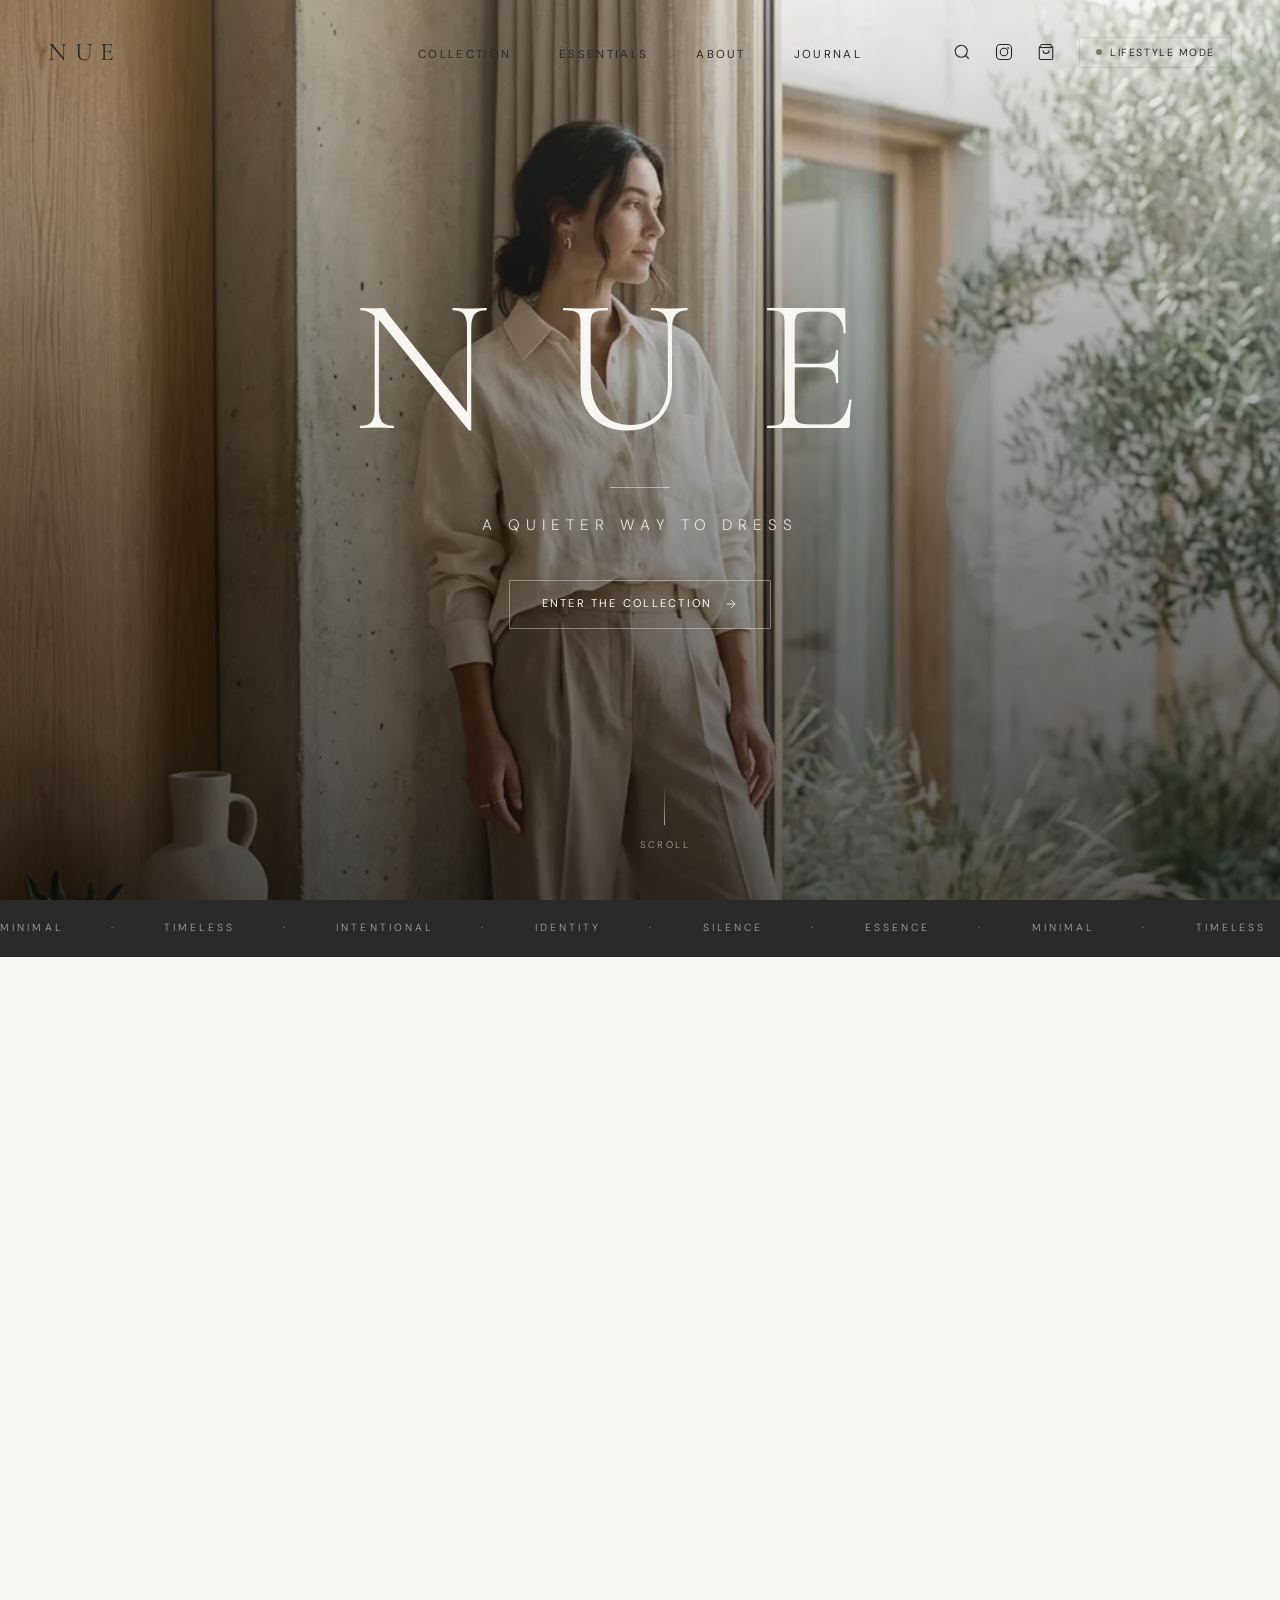
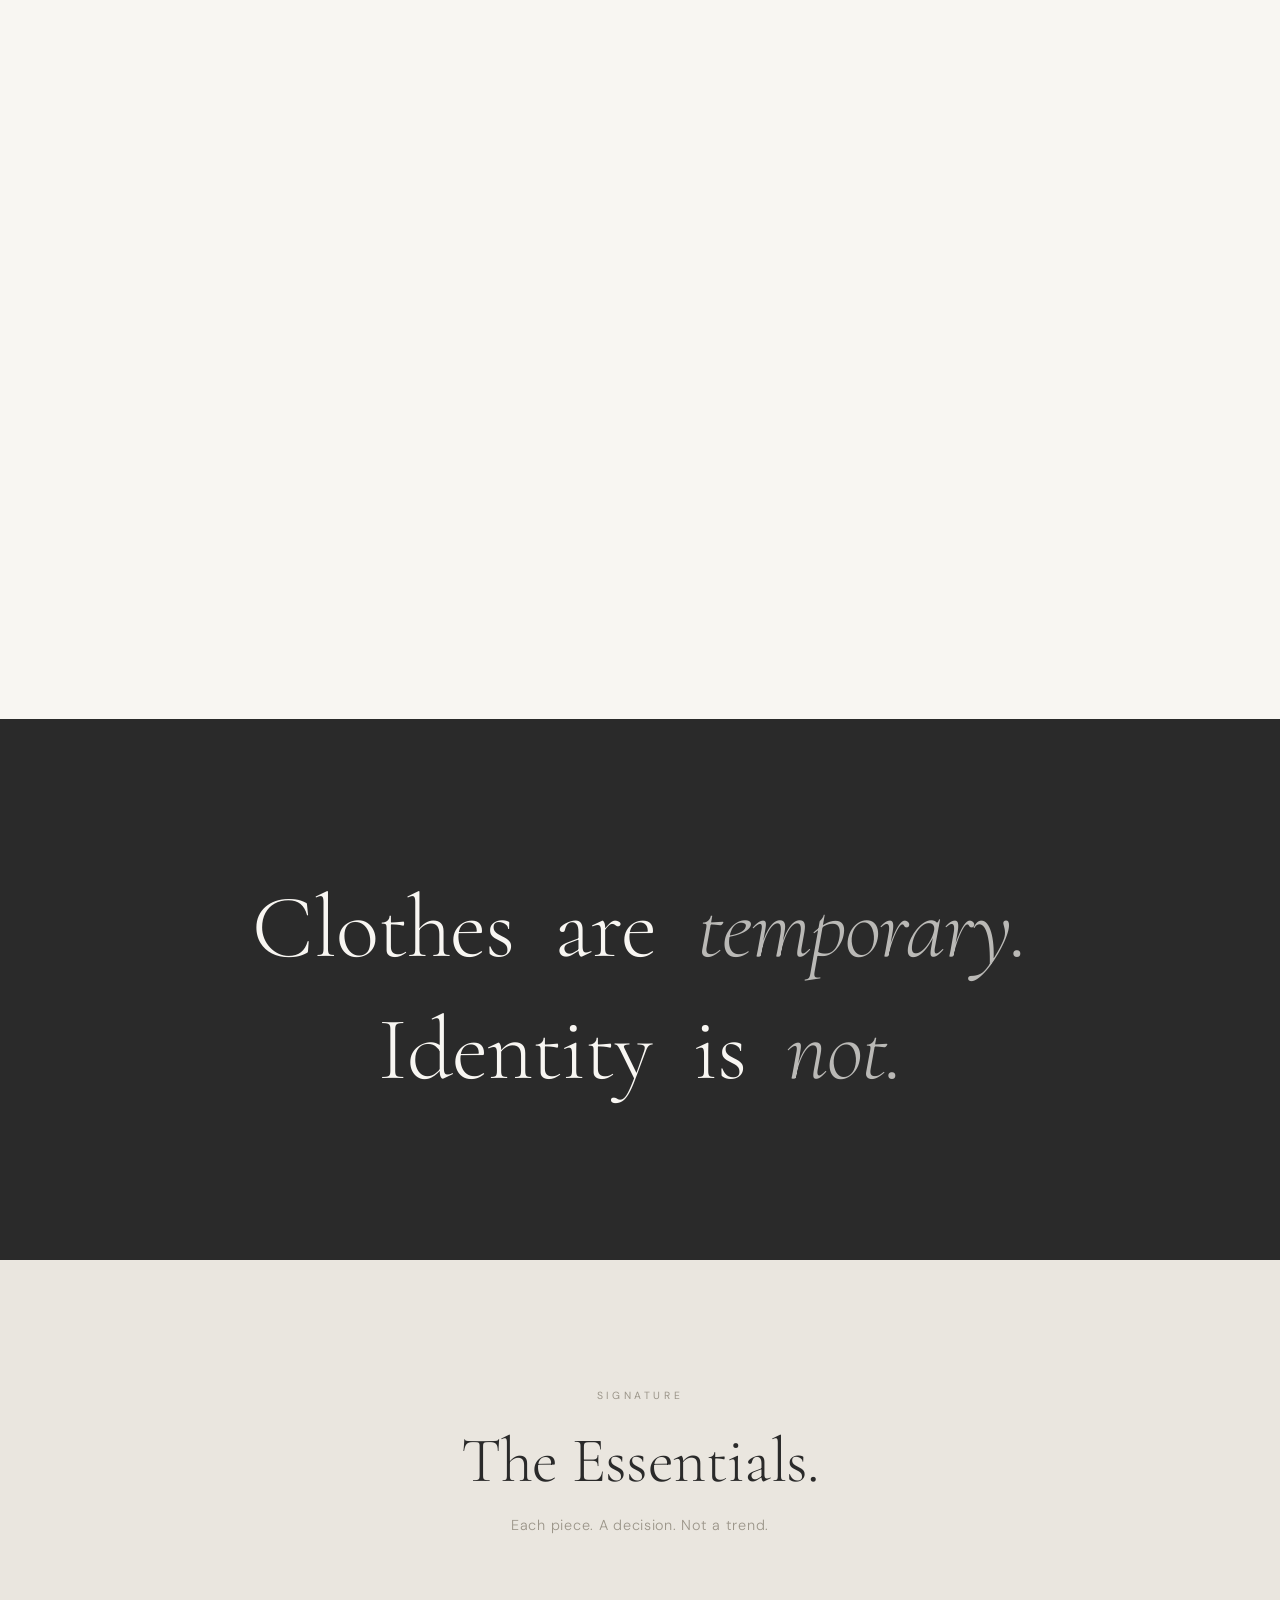
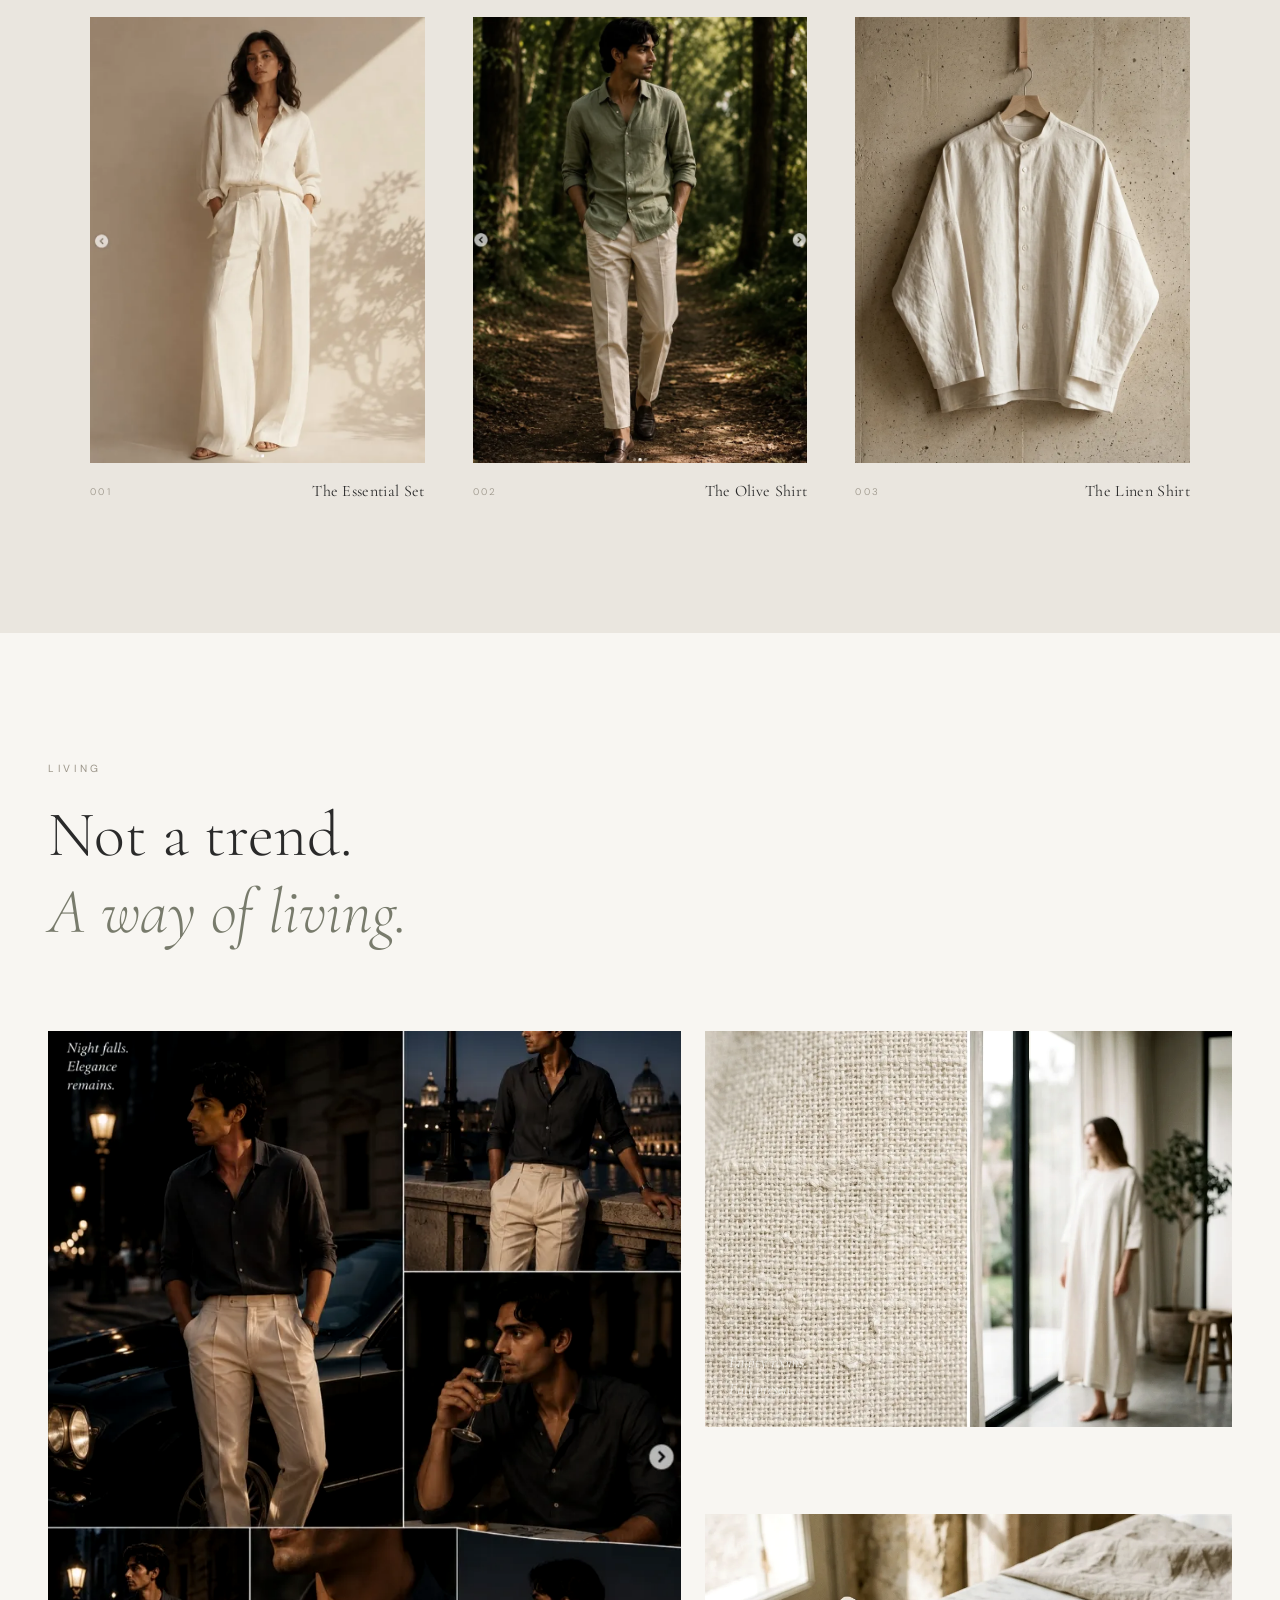
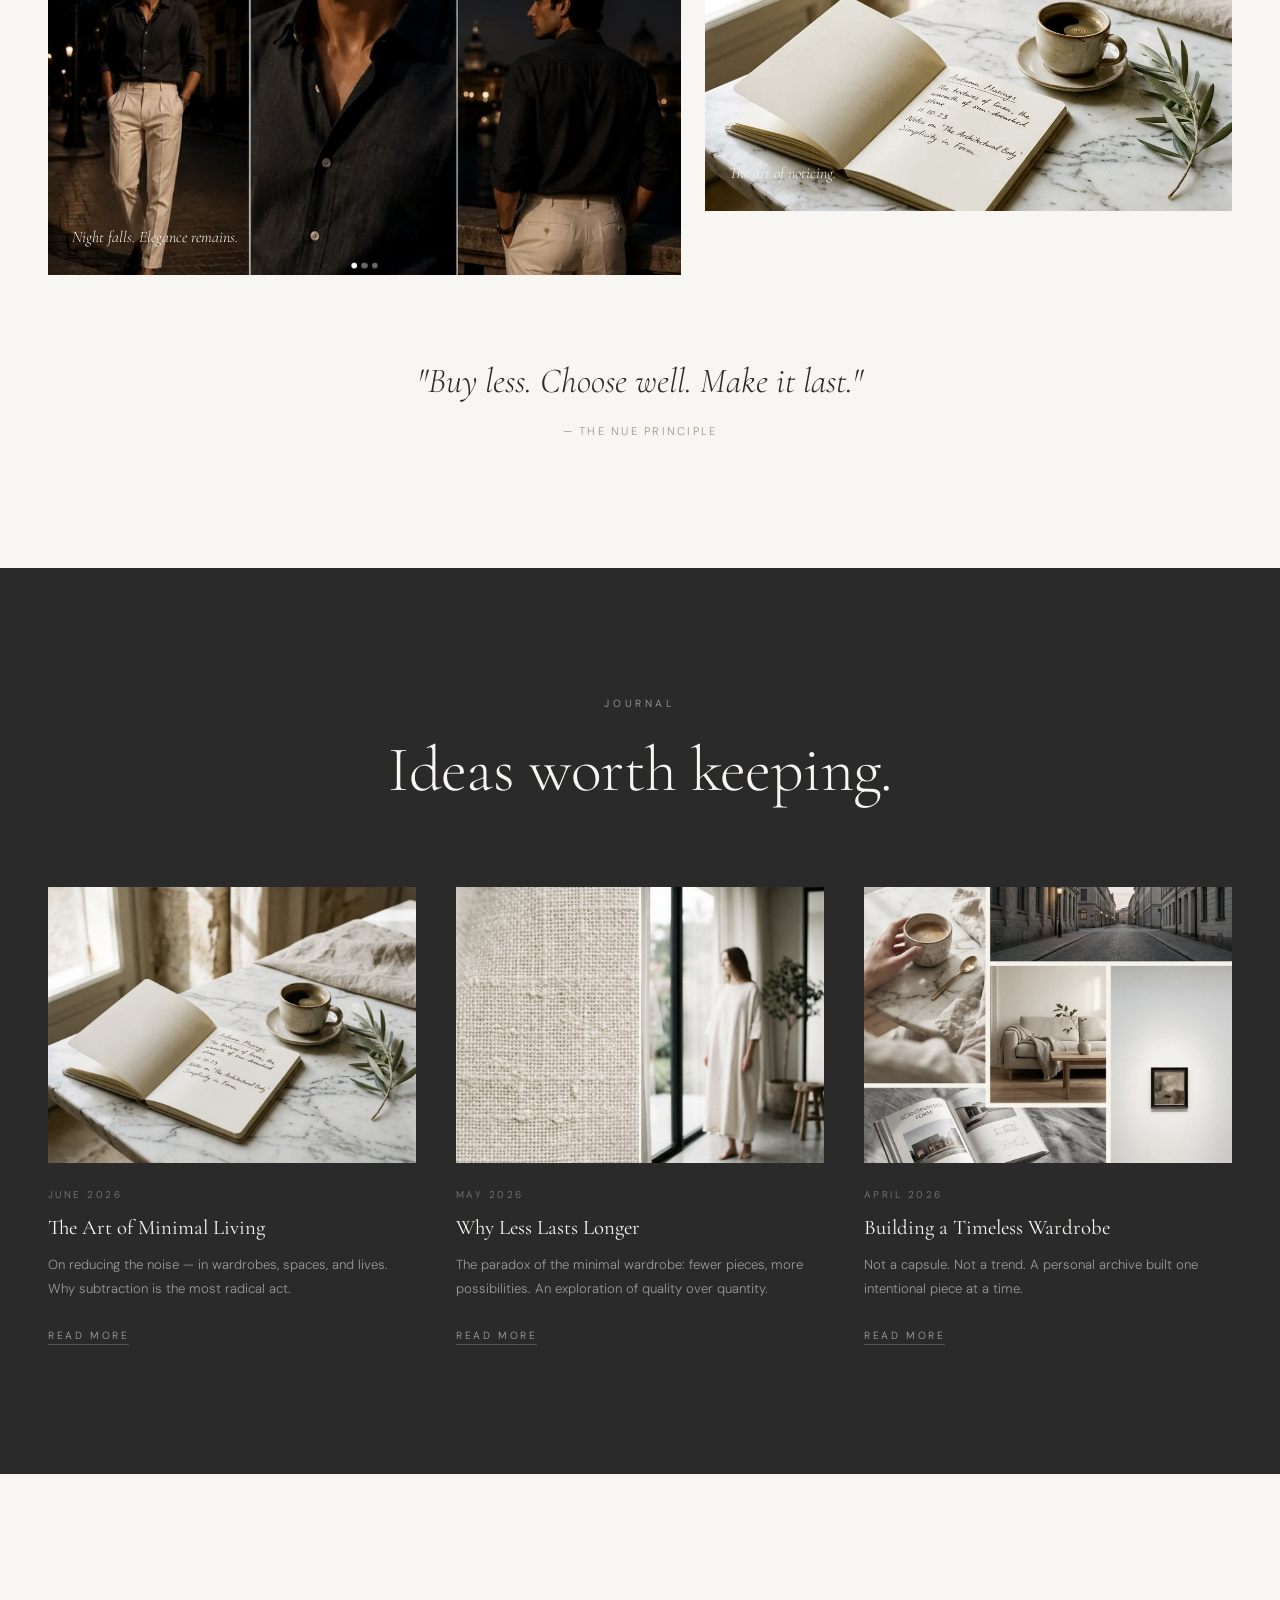
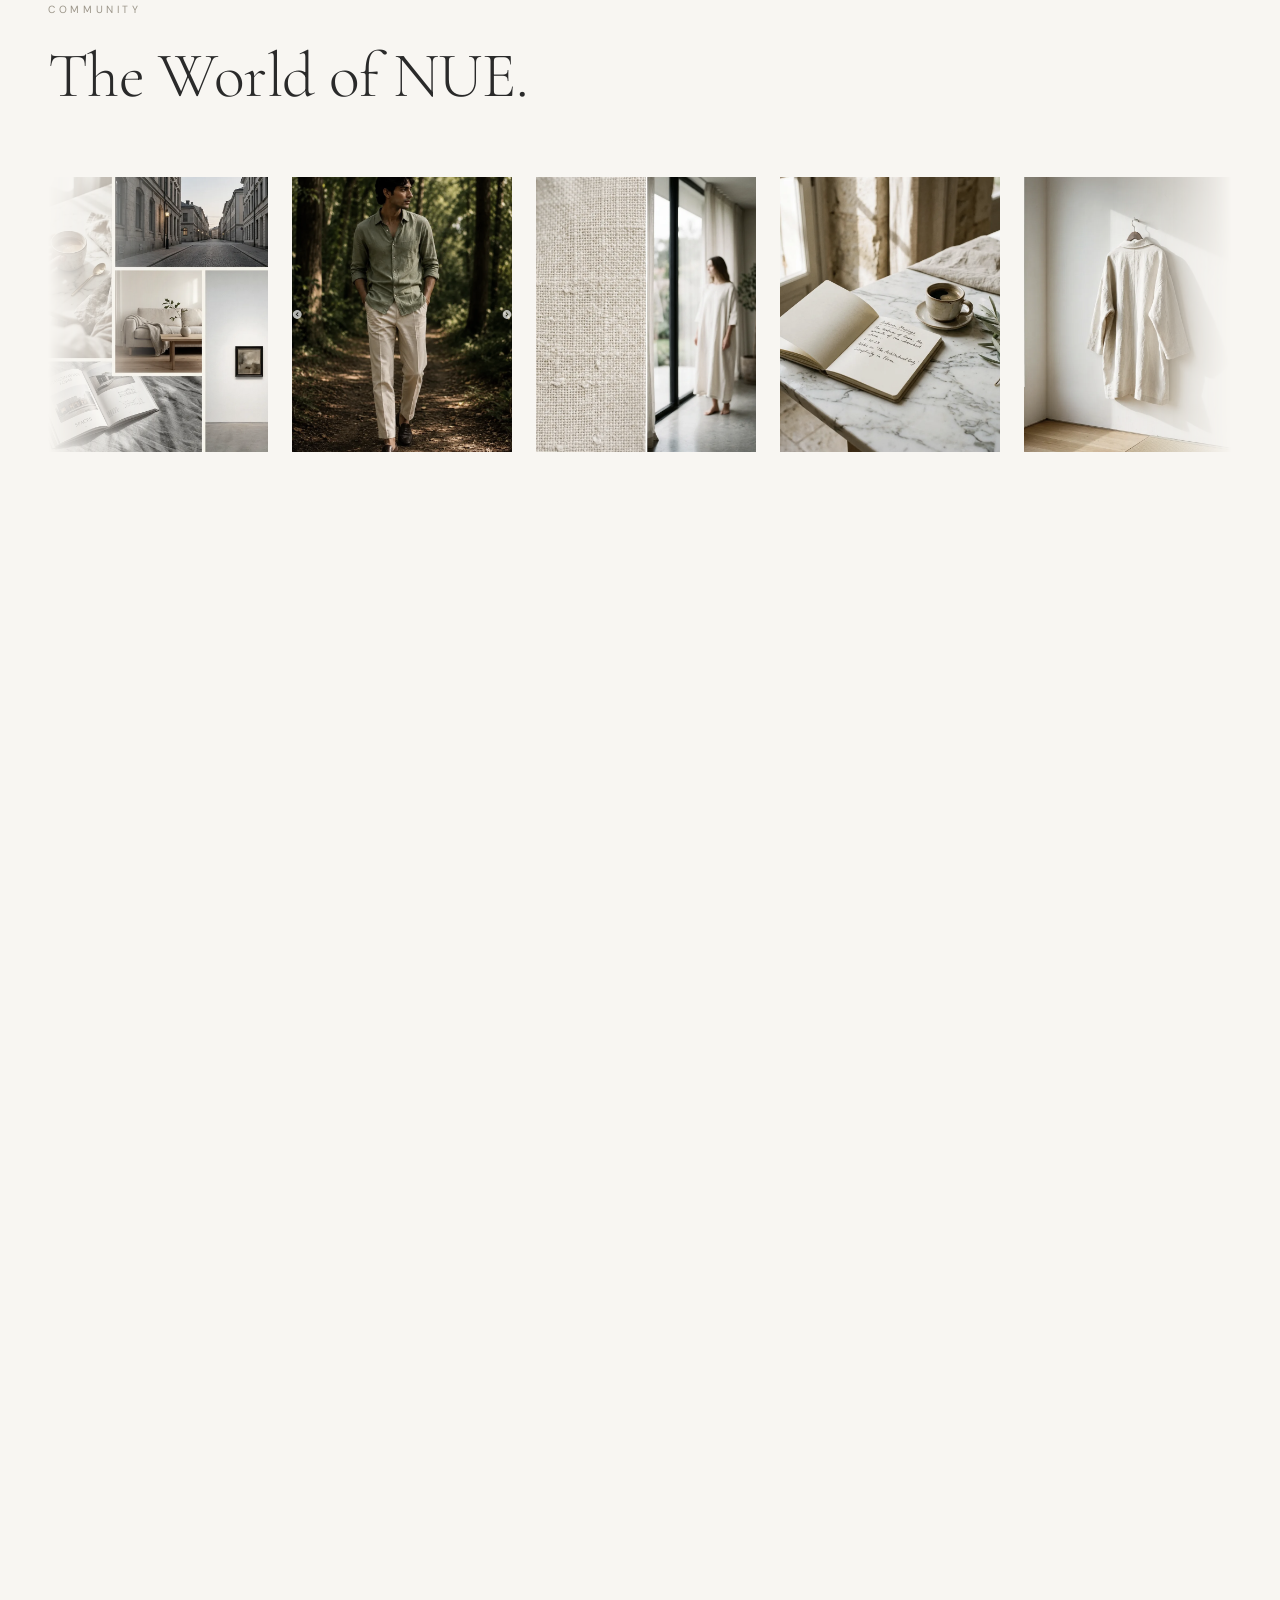
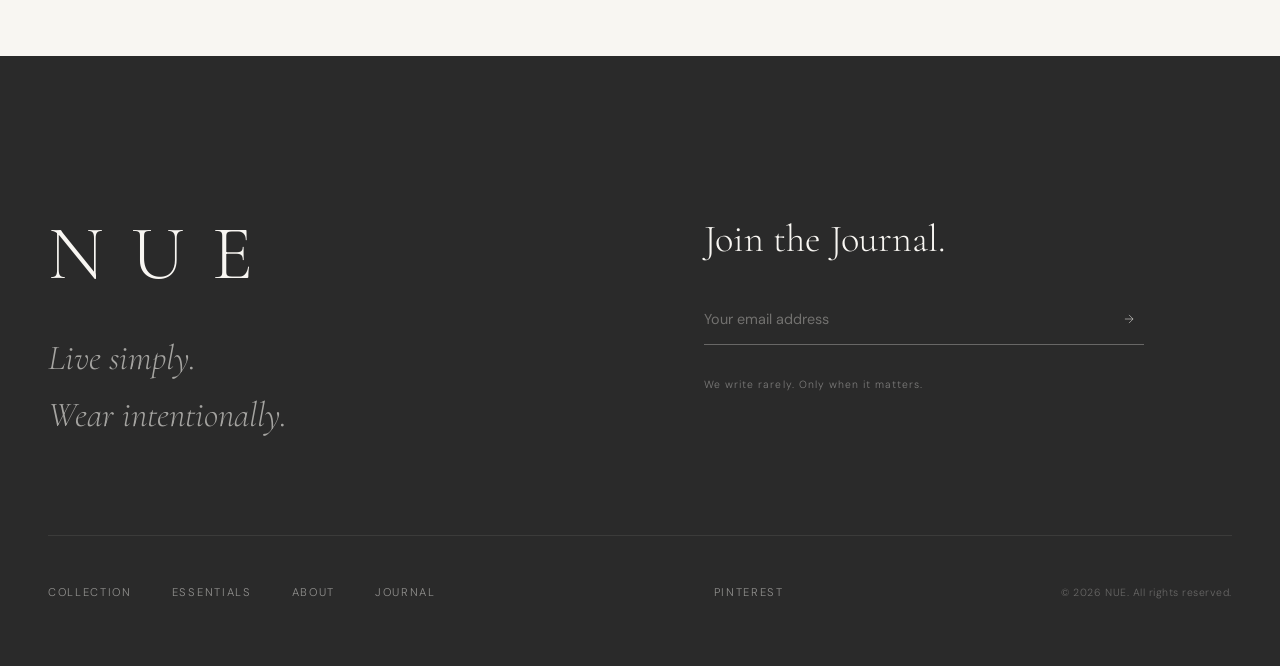
==== commit 4826078f: "Phase 3: Implement Cart drawer quantity adjustments, dedicated cart page, checkout page with lead ca" ====
--- a/index.html
+++ b/index.html
@@ -99,7 +99,10 @@
           <span>Total</span>
           <span id="cart-total-price">₹0</span>
         </div>
-        <button class="btn-primary full-width" id="checkout-btn">Proceed to Checkout</button>
+        <div class="cart-drawer-buttons">
+          <a href="cart.html" class="btn-primary" id="view-cart-btn" style="text-align:center; display:block; padding: 1rem 0; letter-spacing: 0.2em; font-size: 0.72rem; text-transform: uppercase; color: var(--charcoal); border: 1px solid var(--charcoal); background: var(--ivory); margin-bottom: 0.5rem;">View Cart</a>
+          <a href="checkout.html" class="btn-primary" id="checkout-btn" style="text-align:center; display:block; padding: 1rem 0; letter-spacing: 0.2em; font-size: 0.72rem; text-transform: uppercase; color: var(--ivory); background: var(--charcoal);">Proceed to Checkout</a>
+        </div>
         <p class="cart-note">Free shipping on all orders. Complimentary gift wrap available.</p>
       </div>
     </div>
--- a/style.css
+++ b/style.css
@@ -2316,3 +2316,413 @@
   color: var(--charcoal);
 }
 
+/* ─── Cart Page, Checkout Page, Success & Inquiries Dashboard (Phase 3) ─── */
+
+/* Quantity Adjuster elements */
+.cart-item-qty-row {
+  display: flex;
+  align-items: center;
+  justify-content: space-between;
+  margin-top: 0.5rem;
+  width: 100%;
+}
+
+.qty-adjuster {
+  display: inline-flex;
+  align-items: center;
+  border: 1px solid var(--border);
+  background: var(--ivory);
+  height: 28px;
+}
+
+.qty-btn {
+  background: none;
+  border: none;
+  color: var(--charcoal);
+  width: 28px;
+  height: 100%;
+  cursor: pointer;
+  display: flex;
+  align-items: center;
+  justify-content: center;
+  font-size: 0.8rem;
+  font-weight: 300;
+  transition: background 0.2s;
+}
+
+.qty-btn:hover {
+  background: var(--beige);
+}
+
+.qty-val {
+  font-family: var(--font-sans);
+  font-size: 0.72rem;
+  font-weight: 400;
+  width: 24px;
+  text-align: center;
+  color: var(--charcoal);
+}
+
+/* Double buttons in cart drawer footer */
+.cart-drawer-buttons {
+  display: flex;
+  flex-direction: column;
+  gap: 0.5rem;
+  margin-top: 1rem;
+}
+
+/* Cart Page Styles */
+.cart-page-section,
+.checkout-page-section,
+.success-page-section,
+.inquiries-page-section {
+  padding: 10rem 3rem 6rem;
+  max-width: 1100px;
+  margin: 0 auto;
+  min-height: 70vh;
+}
+
+.cart-page-grid {
+  display: grid;
+  grid-template-columns: 1.6fr 1fr;
+  gap: 4rem;
+  margin-top: 3rem;
+}
+
+.cart-table-header {
+  display: grid;
+  grid-template-columns: 3fr 1.2fr 1fr;
+  padding-bottom: 1rem;
+  border-bottom: 1px solid var(--border);
+  font-size: 0.68rem;
+  letter-spacing: 0.15em;
+  text-transform: uppercase;
+  color: var(--stone);
+}
+
+.cart-page-items {
+  display: flex;
+  flex-direction: column;
+}
+
+.cart-page-item {
+  display: grid;
+  grid-template-columns: 3fr 1.2fr 1fr;
+  align-items: center;
+  padding: 2rem 0;
+  border-bottom: 1px solid var(--border);
+}
+
+.cart-page-item-info {
+  display: flex;
+  align-items: center;
+  gap: 1.5rem;
+}
+
+.cart-page-item-img {
+  width: 75px;
+  height: 98px;
+  object-fit: cover;
+  background: var(--beige);
+}
+
+.cart-page-item-meta .item-name {
+  font-family: var(--font-serif);
+  font-size: 1.1rem;
+  color: var(--charcoal);
+  margin-bottom: 0.25rem;
+}
+
+.cart-page-item-meta .item-category {
+  font-size: 0.72rem;
+  color: var(--stone);
+}
+
+.cart-page-item-meta .item-remove-link {
+  font-size: 0.65rem;
+  letter-spacing: 0.1em;
+  text-transform: uppercase;
+  color: var(--stone);
+  background: none;
+  border: none;
+  cursor: pointer;
+  margin-top: 0.5rem;
+  padding: 0;
+  border-bottom: 1px solid transparent;
+  transition: all 0.2s;
+}
+
+.cart-page-item-meta .item-remove-link:hover {
+  color: var(--charcoal);
+  border-color: var(--charcoal);
+}
+
+.cart-page-item-price {
+  font-family: var(--font-sans);
+  font-size: 0.85rem;
+  color: var(--charcoal);
+}
+
+/* Summary Cards */
+.order-summary-card {
+  background: var(--beige);
+  padding: 2.5rem;
+  border-radius: 1px;
+  align-self: start;
+}
+
+.summary-title {
+  font-family: var(--font-serif);
+  font-size: 1.3rem;
+  font-weight: 400;
+  letter-spacing: 0.05em;
+  margin-bottom: 1.5rem;
+  border-bottom: 1px solid var(--border);
+  padding-bottom: 1rem;
+}
+
+.summary-row {
+  display: flex;
+  justify-content: space-between;
+  font-size: 0.8rem;
+  color: var(--stone);
+  margin-bottom: 1rem;
+}
+
+.summary-row.total-row {
+  font-size: 1rem;
+  color: var(--charcoal);
+  font-weight: 500;
+  margin-top: 1.5rem;
+  padding-top: 1rem;
+  border-top: 1px solid var(--border);
+  margin-bottom: 2rem;
+}
+
+/* Checkout Form Styles */
+.checkout-page-grid {
+  display: grid;
+  grid-template-columns: 1.4fr 1fr;
+  gap: 4rem;
+  margin-top: 3rem;
+}
+
+.checkout-form {
+  display: flex;
+  flex-direction: column;
+  gap: 1.5rem;
+}
+
+.form-group-row {
+  display: grid;
+  grid-template-columns: 1fr 1fr;
+  gap: 1.5rem;
+}
+
+.form-group {
+  display: flex;
+  flex-direction: column;
+  gap: 0.5rem;
+}
+
+.form-group label {
+  font-size: 0.65rem;
+  font-weight: 400;
+  letter-spacing: 0.15em;
+  text-transform: uppercase;
+  color: var(--stone);
+}
+
+.form-input,
+.form-textarea {
+  font-family: var(--font-sans);
+  font-size: 0.85rem;
+  padding: 0.9rem 1rem;
+  border: 1px solid var(--border);
+  background: var(--ivory);
+  color: var(--charcoal);
+  border-radius: 1px;
+  outline: none;
+  transition: border-color 0.3s;
+}
+
+.form-input:focus,
+.form-textarea:focus {
+  border-color: var(--charcoal);
+}
+
+.form-textarea {
+  min-height: 120px;
+  resize: vertical;
+}
+
+/* Order Summary Items (Checkout) */
+.checkout-summary-items {
+  display: flex;
+  flex-direction: column;
+  gap: 1rem;
+  margin-bottom: 1.5rem;
+}
+
+.checkout-summary-item {
+  display: flex;
+  justify-content: space-between;
+  align-items: center;
+  font-size: 0.8rem;
+  padding-bottom: 0.8rem;
+  border-bottom: 1px dashed var(--border);
+}
+
+.checkout-item-name {
+  color: var(--charcoal);
+}
+
+.checkout-item-qty {
+  color: var(--stone);
+  margin-left: 0.5rem;
+}
+
+.checkout-item-price {
+  font-weight: 500;
+}
+
+/* Success Screen Styles */
+.success-card {
+  text-align: center;
+  max-width: 600px;
+  margin: 4rem auto 0;
+  padding: 4rem;
+  background: var(--beige);
+  border-radius: 1px;
+  box-shadow: 0 4px 20px rgba(0,0,0,0.02);
+}
+
+.success-icon {
+  font-size: 2rem;
+  color: var(--charcoal);
+  margin-bottom: 2rem;
+}
+
+.success-title {
+  font-family: var(--font-serif);
+  font-size: 2rem;
+  font-weight: 300;
+  margin-bottom: 1.5rem;
+  letter-spacing: 0.05em;
+  color: var(--charcoal);
+}
+
+.success-message {
+  font-size: 0.95rem;
+  line-height: 1.8;
+  color: var(--stone);
+  margin-bottom: 2.5rem;
+}
+
+.success-buttons {
+  display: flex;
+  justify-content: center;
+  gap: 1.5rem;
+}
+
+/* Inquiries Dashboard Table */
+.inquiries-table-container {
+  overflow-x: auto;
+  margin-top: 3rem;
+  border: 1px solid var(--border);
+  background: var(--ivory);
+}
+
+.inquiries-table {
+  width: 100%;
+  border-collapse: collapse;
+  font-size: 0.8rem;
+  text-align: left;
+}
+
+.inquiries-table th,
+.inquiries-table td {
+  padding: 1.2rem;
+  border-bottom: 1px solid var(--border);
+}
+
+.inquiries-table th {
+  background: var(--beige);
+  font-size: 0.68rem;
+  letter-spacing: 0.1em;
+  text-transform: uppercase;
+  color: var(--stone);
+  font-weight: 400;
+}
+
+.inquiries-table tr:last-child td {
+  border-bottom: none;
+}
+
+.inquiries-empty-state {
+  text-align: center;
+  padding: 5rem 2rem;
+  color: var(--stone);
+}
+
+.inquiries-meta-row {
+  display: flex;
+  justify-content: space-between;
+  align-items: center;
+  margin-top: 2rem;
+}
+
+.inquiry-details-list {
+  padding-left: 1rem;
+  margin: 0.5rem 0;
+  font-size: 0.75rem;
+}
+
+/* Responsive Overrides (Phase 3) */
+@media (max-width: 900px) {
+  .cart-page-grid,
+  .checkout-page-grid {
+    grid-template-columns: 1fr;
+    gap: 3rem;
+  }
+  
+  .cart-page-section,
+  .checkout-page-section,
+  .success-page-section,
+  .inquiries-page-section {
+    padding: 8rem 1.5rem 4rem;
+  }
+  
+  .success-card {
+    padding: 2.5rem;
+  }
+}
+
+@media (max-width: 600px) {
+  .cart-table-header {
+    display: none;
+  }
+  
+  .cart-page-item {
+    grid-template-columns: 1fr;
+    gap: 1rem;
+    padding: 1.5rem 0;
+  }
+  
+  .form-group-row {
+    grid-template-columns: 1fr;
+    gap: 1.5rem;
+  }
+  
+  .success-buttons {
+    flex-direction: column;
+    gap: 1rem;
+  }
+  
+  .success-buttons .btn-primary,
+  .success-buttons .continue-shopping-btn {
+    width: 100%;
+    justify-content: center;
+  }
+}
+
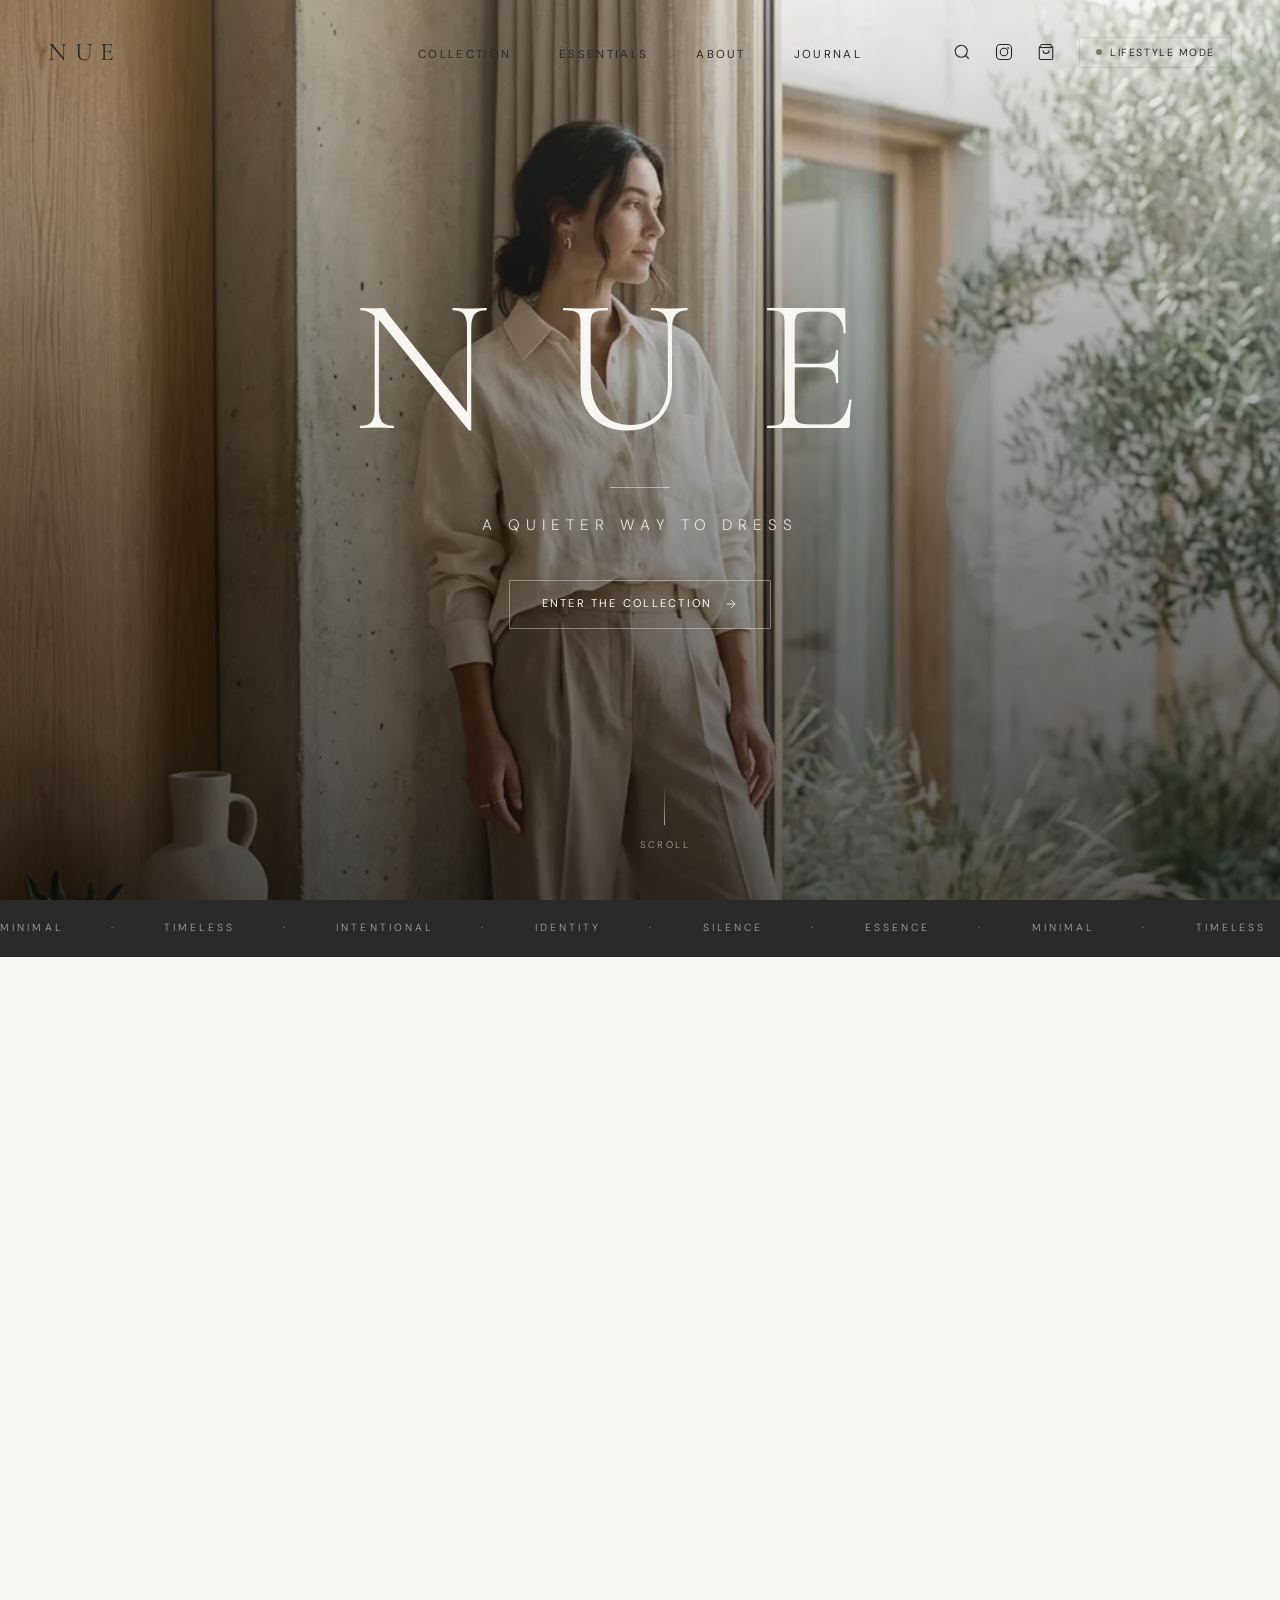
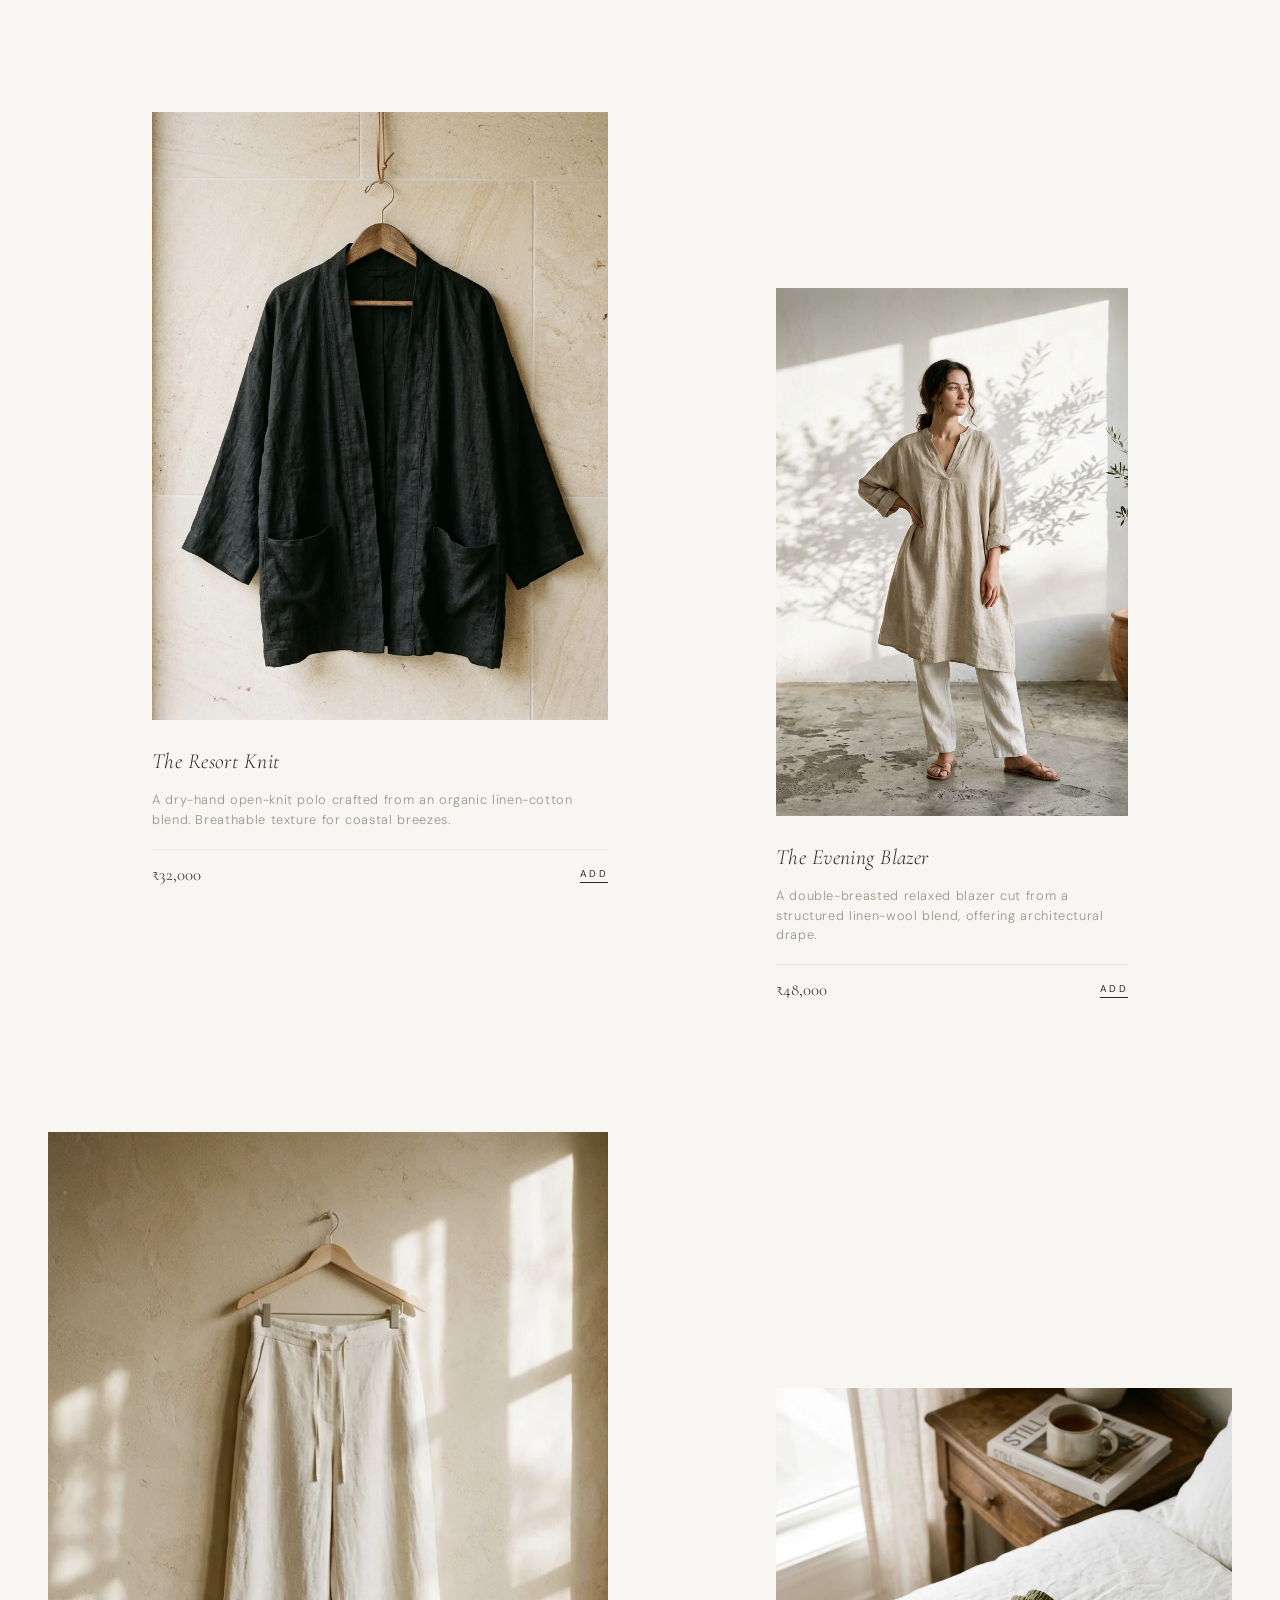
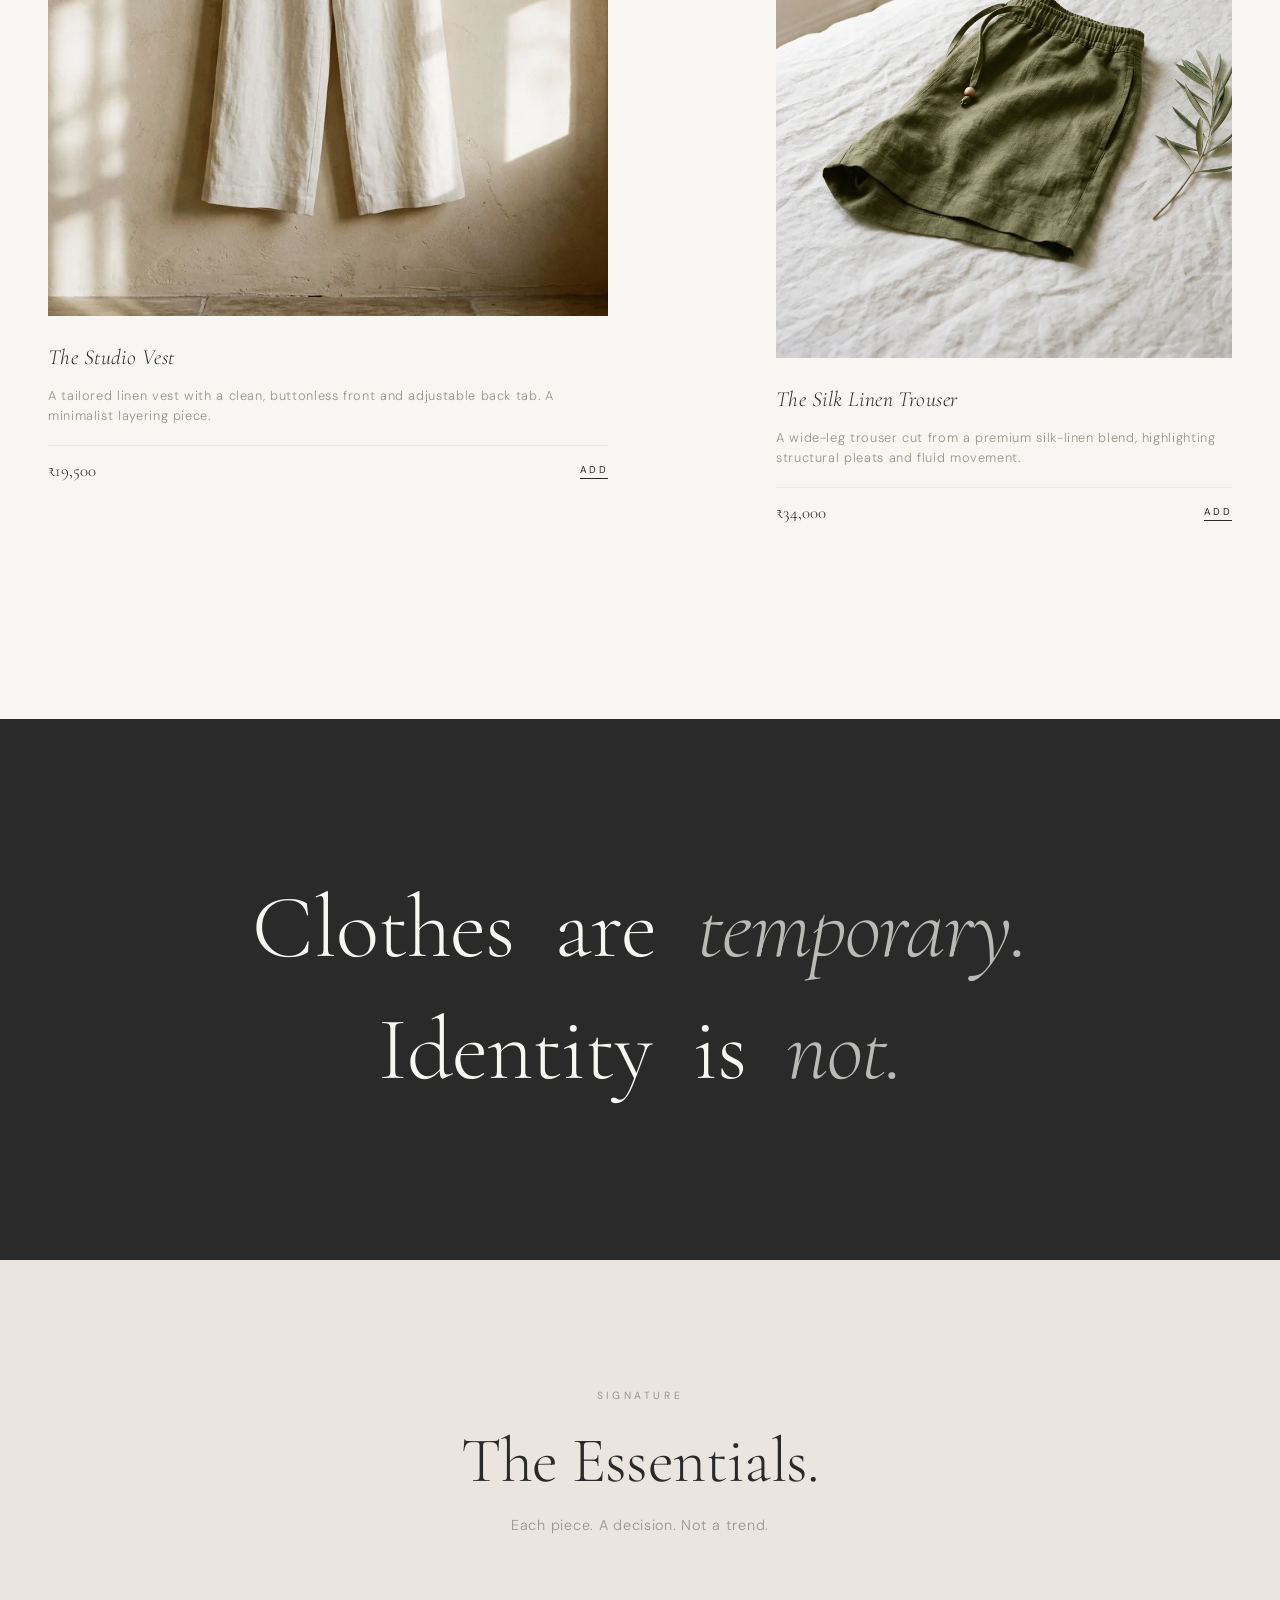
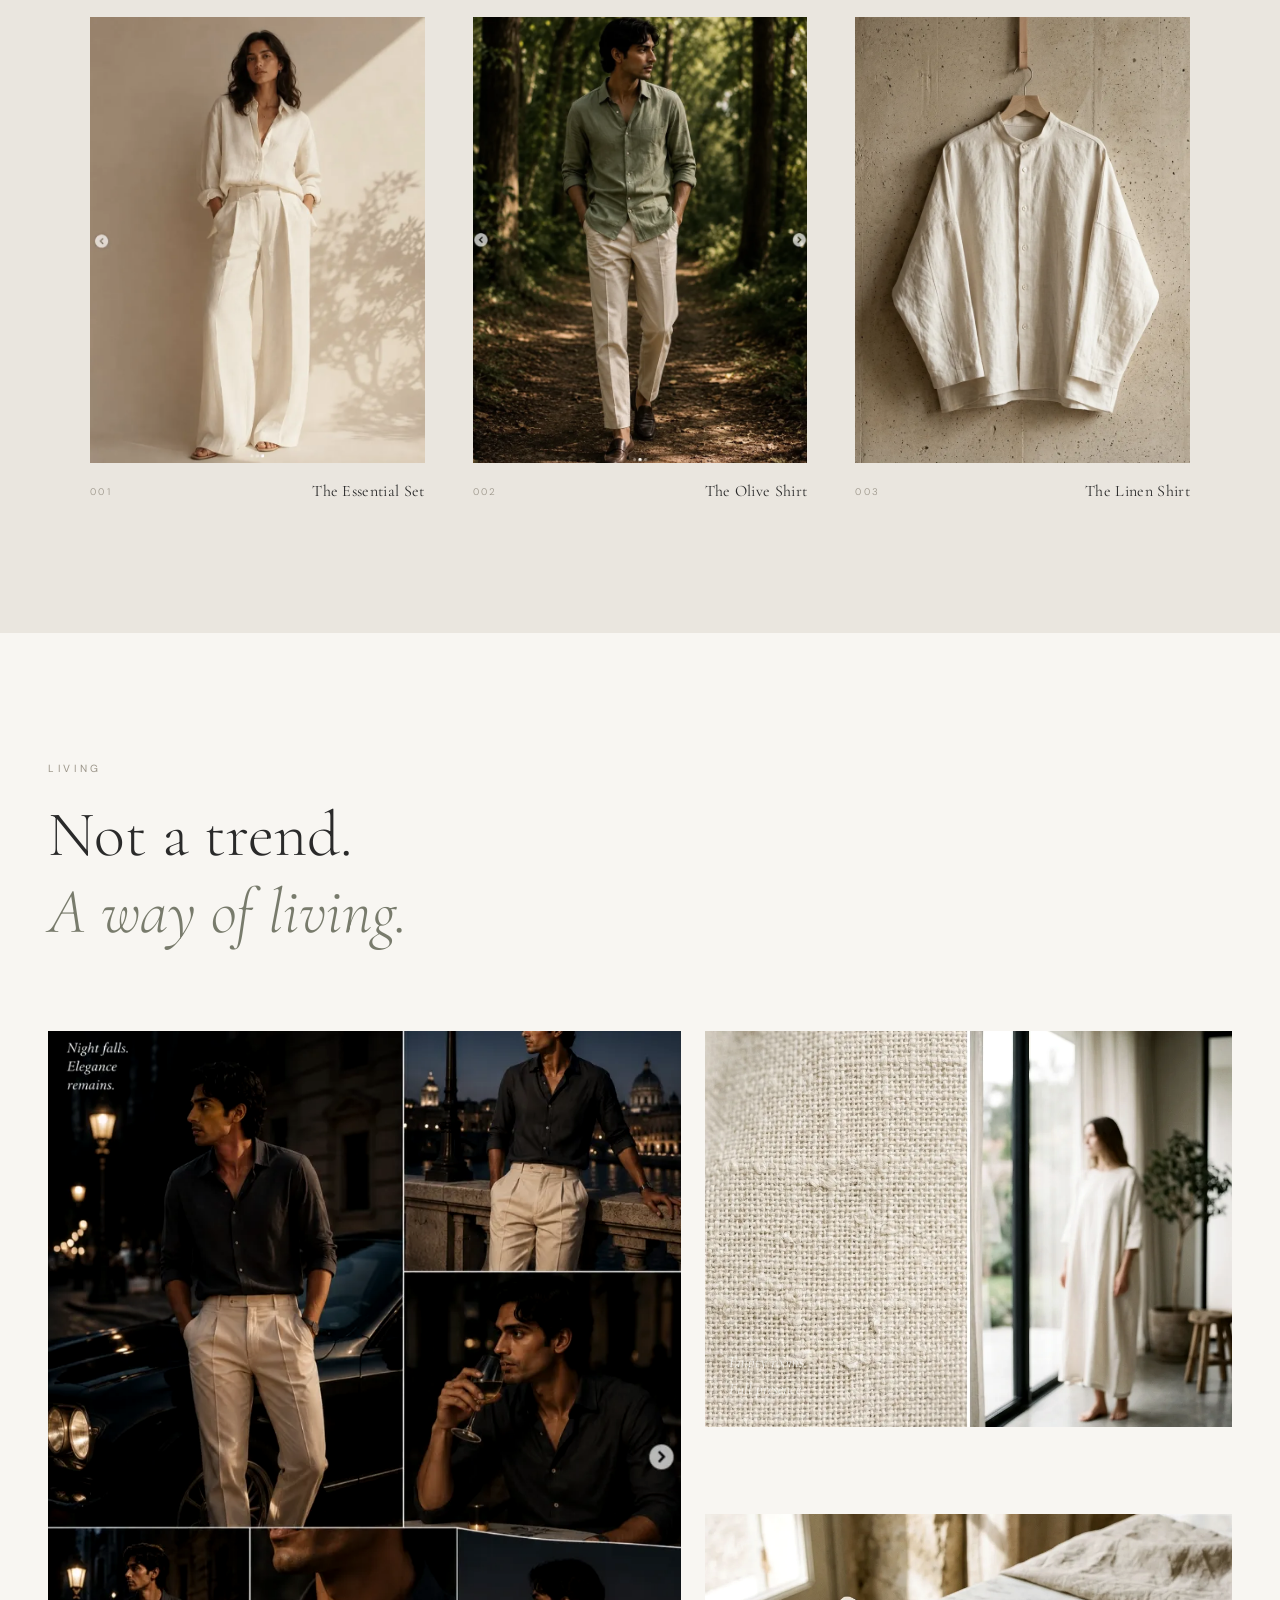
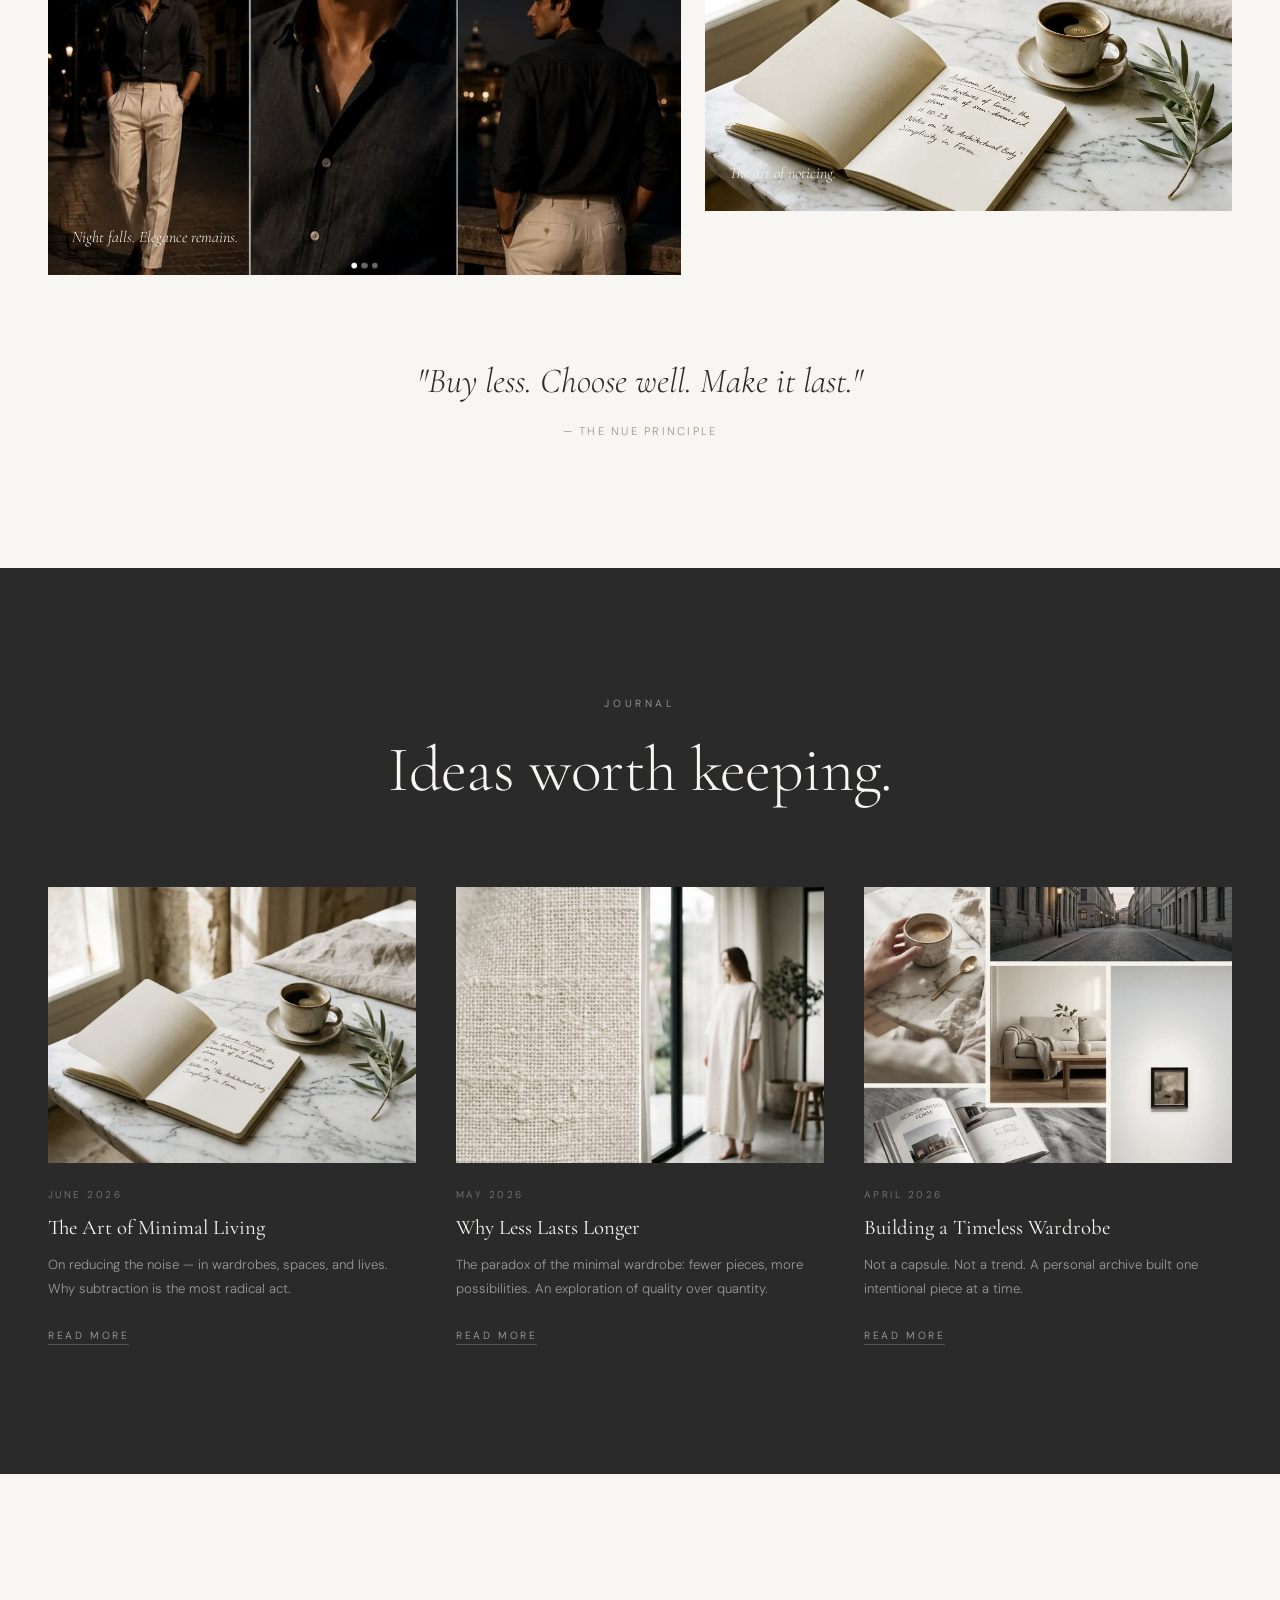
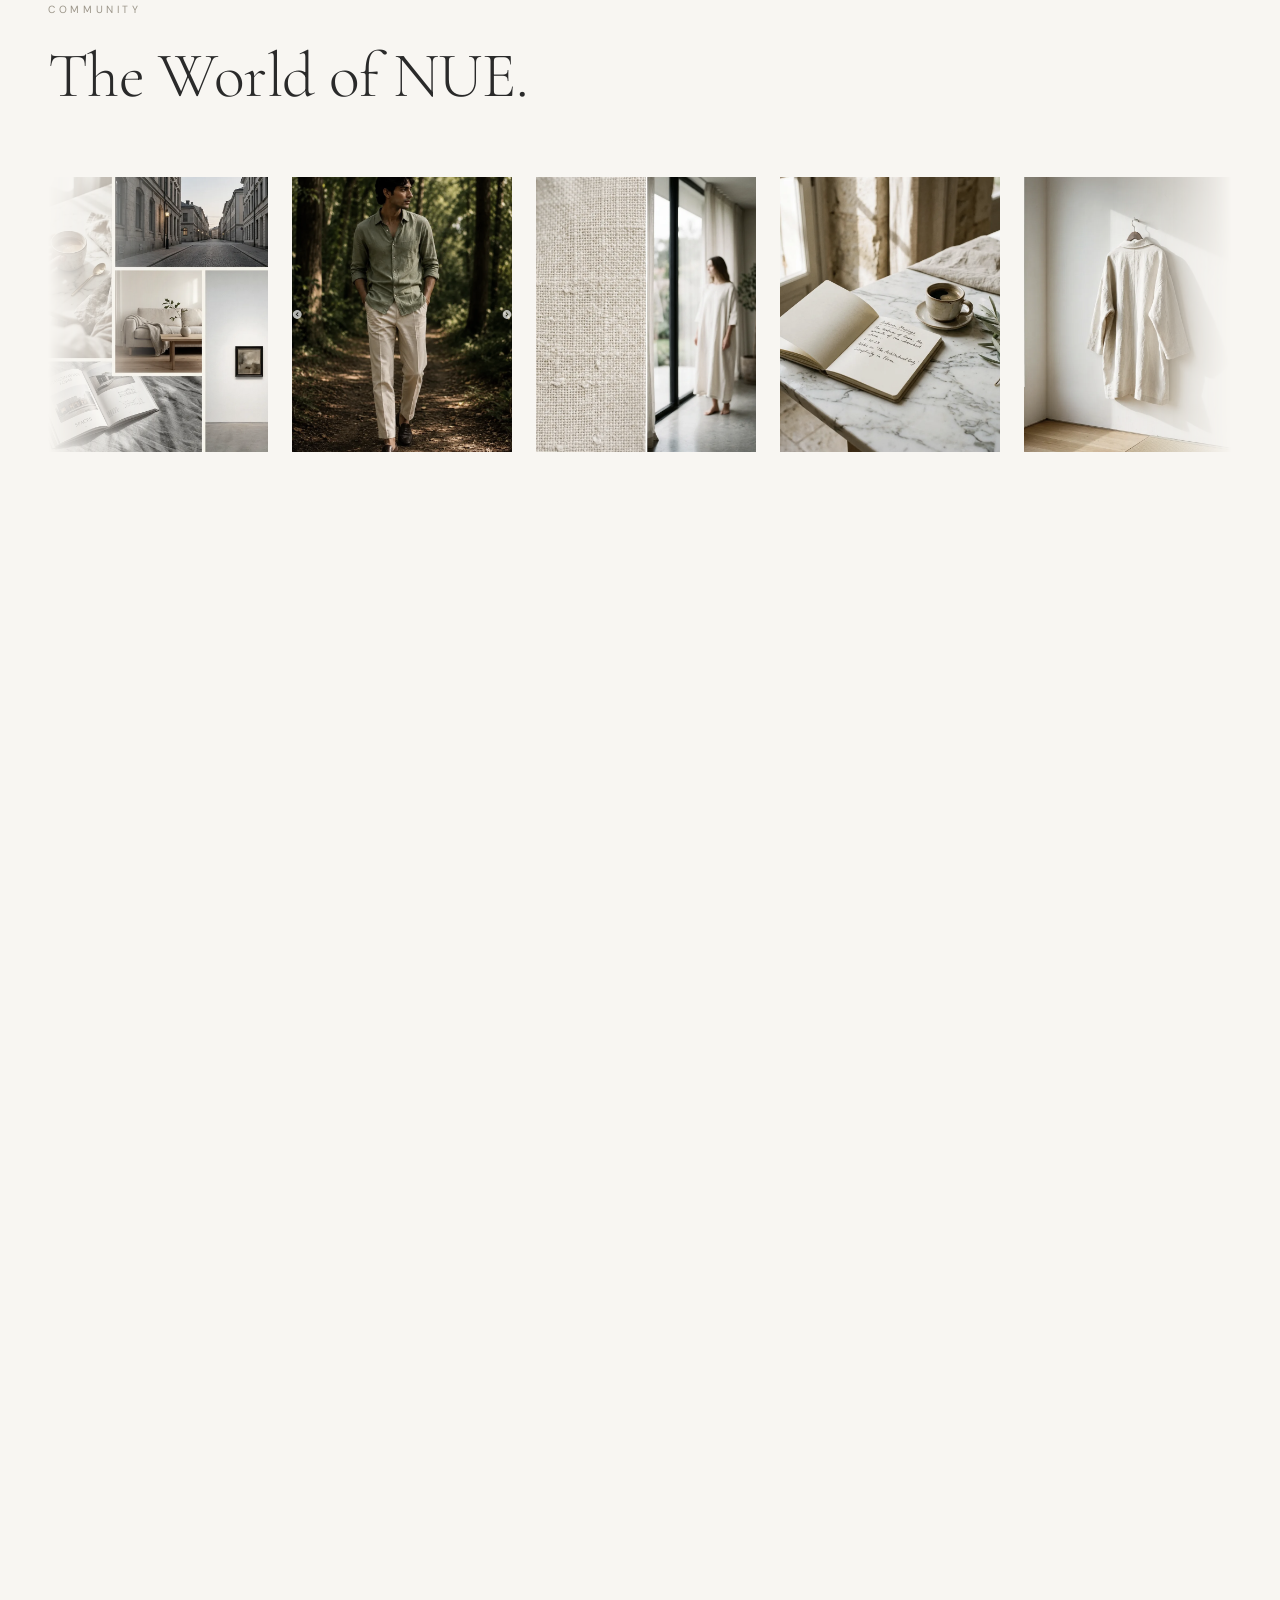
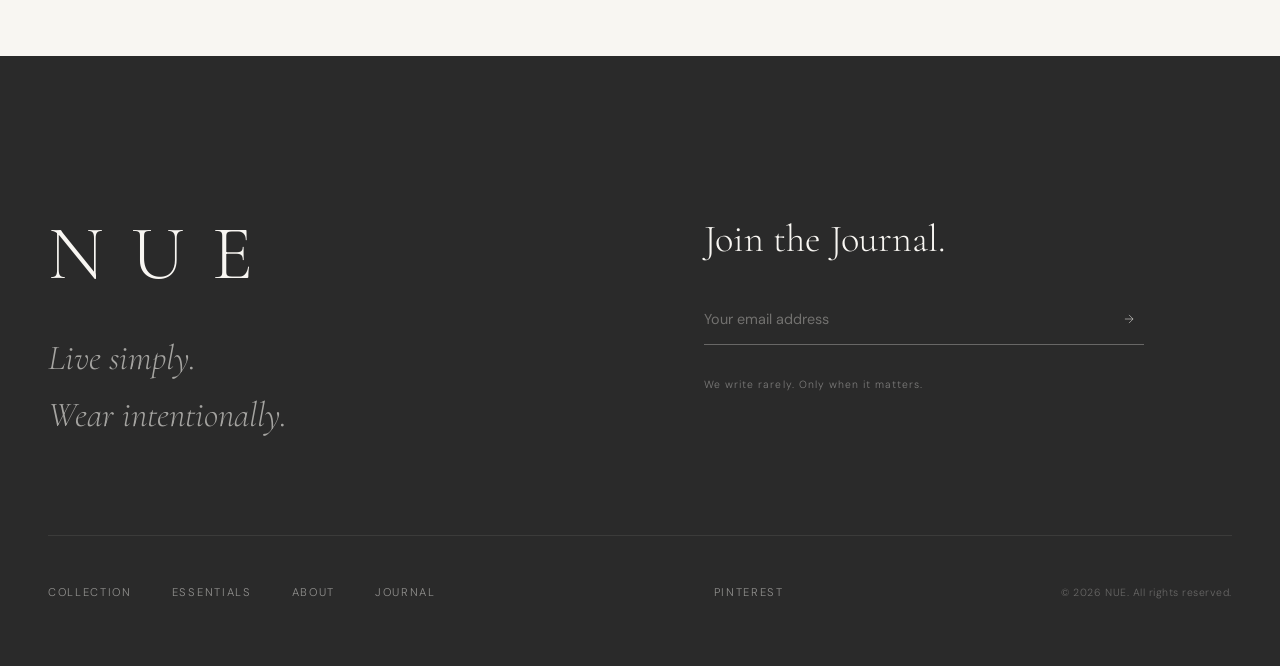
==== commit d51f6805: "feat: implement Cart Drawer, Cart Page, Checkout, Wishlist, and Out-of-Stock flows" ====
--- a/index.html
+++ b/index.html
@@ -1,19 +1,27 @@
 <!DOCTYPE html>
 <html lang="en">
+
 <head>
   <meta charset="UTF-8" />
   <meta name="viewport" content="width=device-width, initial-scale=1.0" />
-  <meta name="description" content="NUE — A Quieter Way To Dress. A quiet rebellion against fast fashion. Minimal. Timeless. Intentional." />
-  <meta name="keywords" content="NUE, minimal fashion, timeless clothing, lifestyle brand, slow fashion, luxury minimal" />
+  <meta name="description"
+    content="NUE — A Quieter Way To Dress. A quiet rebellion against fast fashion. Minimal. Timeless. Intentional." />
+  <meta name="keywords"
+    content="NUE, minimal fashion, timeless clothing, lifestyle brand, slow fashion, luxury minimal" />
   <meta property="og:title" content="NUE — A Quieter Way To Dress" />
   <meta property="og:description" content="Step into the world of NUE. Clothes are temporary. Identity is not." />
   <title>NUE — A Quieter Way To Dress</title>
-  <script type="text/javascript" data-cmp-ab="1" src="https://cdn.consentmanager.net/delivery/autoblocking/f2fa615c62540.js" data-cmp-host="b.delivery.consentmanager.net" data-cmp-cdn="cdn.consentmanager.net" data-cmp-codesrc="16"></script>
+  <script type="text/javascript" data-cmp-ab="1"
+    src="https://cdn.consentmanager.net/delivery/autoblocking/f2fa615c62540.js"
+    data-cmp-host="b.delivery.consentmanager.net" data-cmp-cdn="cdn.consentmanager.net" data-cmp-codesrc="16"></script>
   <link rel="preconnect" href="https://fonts.googleapis.com" />
   <link rel="preconnect" href="https://fonts.gstatic.com" crossorigin />
-  <link href="https://fonts.googleapis.com/css2?family=Cormorant+Garamond:ital,wght@0,300;0,400;0,500;1,300;1,400&family=DM+Sans:wght@200;300;400;500&family=Playfair+Display:ital,wght@0,300;1,300&display=swap" rel="stylesheet" />
+  <link
+    href="https://fonts.googleapis.com/css2?family=Cormorant+Garamond:ital,wght@0,300;0,400;0,500;1,300;1,400&family=DM+Sans:wght@200;300;400;500&family=Playfair+Display:ital,wght@0,300;1,300&display=swap"
+    rel="stylesheet" />
   <link rel="stylesheet" href="style.css" />
 </head>
+
 <body>
 
   <!-- ===================== CUSTOM CURSOR ===================== -->
@@ -41,13 +49,27 @@
     </ul>
     <div class="nav-actions">
       <button class="nav-icon-btn" id="search-btn" aria-label="Search">
-        <svg width="18" height="18" viewBox="0 0 24 24" fill="none" stroke="currentColor" stroke-width="1.5"><circle cx="11" cy="11" r="8"/><path d="M21 21l-4.35-4.35"/></svg>
+        <svg width="18" height="18" viewBox="0 0 24 24" fill="none" stroke="currentColor" stroke-width="1.5">
+          <circle cx="11" cy="11" r="8" />
+          <path d="M21 21l-4.35-4.35" />
+        </svg>
       </button>
-      <a href="https://www.instagram.com/nue_clothing?utm_source=ig_web_button_share_sheet&igsh=ZDNlZDc0MzIxNw==" target="_blank" rel="noopener noreferrer" class="nav-icon-btn" id="instagram-link" aria-label="Follow NUE on Instagram">
-        <svg width="18" height="18" viewBox="0 0 24 24" fill="none" stroke="currentColor" stroke-width="1.5" stroke-linecap="round" stroke-linejoin="round"><rect x="2" y="2" width="20" height="20" rx="5" ry="5"/><circle cx="12" cy="12" r="5"/><circle cx="17.5" cy="6.5" r="1.2" fill="currentColor" stroke="none"/></svg>
+      <a href="https://www.instagram.com/nue_clothing?utm_source=ig_web_button_share_sheet&igsh=ZDNlZDc0MzIxNw=="
+        target="_blank" rel="noopener noreferrer" class="nav-icon-btn" id="instagram-link"
+        aria-label="Follow NUE on Instagram">
+        <svg width="18" height="18" viewBox="0 0 24 24" fill="none" stroke="currentColor" stroke-width="1.5"
+          stroke-linecap="round" stroke-linejoin="round">
+          <rect x="2" y="2" width="20" height="20" rx="5" ry="5" />
+          <circle cx="12" cy="12" r="5" />
+          <circle cx="17.5" cy="6.5" r="1.2" fill="currentColor" stroke="none" />
+        </svg>
       </a>
       <button class="nav-icon-btn" id="cart-btn" aria-label="Cart" style="position:relative;">
-        <svg width="18" height="18" viewBox="0 0 24 24" fill="none" stroke="currentColor" stroke-width="1.5"><path d="M6 2L3 6v14a2 2 0 0 0 2 2h14a2 2 0 0 0 2-2V6l-3-4z"/><line x1="3" y1="6" x2="21" y2="6"/><path d="M16 10a4 4 0 0 1-8 0"/></svg>
+        <svg width="18" height="18" viewBox="0 0 24 24" fill="none" stroke="currentColor" stroke-width="1.5">
+          <path d="M6 2L3 6v14a2 2 0 0 0 2 2h14a2 2 0 0 0 2-2V6l-3-4z" />
+          <line x1="3" y1="6" x2="21" y2="6" />
+          <path d="M16 10a4 4 0 0 1-8 0" />
+        </svg>
         <span id="cart-count" class="cart-count">0</span>
       </button>
       <button class="lifestyle-mode-btn" id="lifestyle-toggle" aria-label="Toggle Lifestyle Mode">
@@ -66,7 +88,7 @@
         <li><a href="#journal" class="mobile-nav-link">Journal</a></li>
       </ul>
       <div class="mobile-menu-footer">
-        <p>Live simply.<br/>Wear intentionally.</p>
+        <p>Live simply.<br />Wear intentionally.</p>
       </div>
     </div>
   </div>
@@ -76,7 +98,8 @@
     <button class="overlay-close" id="search-close" aria-label="Close search">✕</button>
     <div class="search-inner">
       <p class="search-label">What are you looking for?</p>
-      <input type="text" id="search-input" class="search-input" placeholder="Type to search..." aria-label="Search products" />
+      <input type="text" id="search-input" class="search-input" placeholder="Type to search..."
+        aria-label="Search products" />
       <div class="search-results" id="search-results"></div>
     </div>
   </div>
@@ -100,8 +123,12 @@
           <span id="cart-total-price">₹0</span>
         </div>
         <div class="cart-drawer-buttons">
-          <a href="cart.html" class="btn-primary" id="view-cart-btn" style="text-align:center; display:block; padding: 1rem 0; letter-spacing: 0.2em; font-size: 0.72rem; text-transform: uppercase; color: var(--charcoal); border: 1px solid var(--charcoal); background: var(--ivory); margin-bottom: 0.5rem;">View Cart</a>
-          <a href="checkout.html" class="btn-primary" id="checkout-btn" style="text-align:center; display:block; padding: 1rem 0; letter-spacing: 0.2em; font-size: 0.72rem; text-transform: uppercase; color: var(--ivory); background: var(--charcoal);">Proceed to Checkout</a>
+          <a href="cart.html" class="btn-primary" id="view-cart-btn"
+            style="text-align:center; display:block; padding: 1rem 0; letter-spacing: 0.2em; font-size: 0.72rem; text-transform: uppercase; color: var(--charcoal); border: 1px solid var(--charcoal); background: var(--ivory); margin-bottom: 0.5rem;">View
+            Cart</a>
+          <a href="checkout.html" class="btn-primary" id="checkout-btn"
+            style="text-align:center; display:block; padding: 1rem 0; letter-spacing: 0.2em; font-size: 0.72rem; text-transform: uppercase; color: var(--ivory); background: var(--charcoal);">Proceed
+            to Checkout</a>
         </div>
         <p class="cart-note">Free shipping on all orders. Complimentary gift wrap available.</p>
       </div>
@@ -116,12 +143,17 @@
       <div class="hero-overlay"></div>
     </div>
     <div class="hero-content" id="hero-content">
-      <div class="hero-brand-mark" id="hero-brand"><h1>NUE</h1></div>
+      <div class="hero-brand-mark" id="hero-brand">
+        <h1>NUE</h1>
+      </div>
       <div class="hero-divider"></div>
       <p class="hero-tagline" id="hero-tag">A Quieter Way To Dress</p>
       <a href="#collection" class="hero-cta" id="hero-cta" data-analytics="hero_cta" aria-label="Enter the collection">
         <span>Enter the Collection</span>
-        <svg width="14" height="14" viewBox="0 0 24 24" fill="none" stroke="currentColor" stroke-width="1.5"><line x1="5" y1="12" x2="19" y2="12"/><polyline points="12 5 19 12 12 19"/></svg>
+        <svg width="14" height="14" viewBox="0 0 24 24" fill="none" stroke="currentColor" stroke-width="1.5">
+          <line x1="5" y1="12" x2="19" y2="12" />
+          <polyline points="12 5 19 12 12 19" />
+        </svg>
       </a>
     </div>
     <div class="hero-scroll-indicator" aria-hidden="true">
@@ -154,7 +186,7 @@
   <section id="collection" class="collection-section" aria-labelledby="collection-heading">
     <div class="section-header reveal">
       <p class="section-label">The Collection</p>
-      <h2 id="collection-heading" class="section-title">Shop NUE Collection<br/>Men & Women</h2>
+      <h2 id="collection-heading" class="section-title">Shop NUE Collection<br />Men & Women</h2>
     </div>
 
     <div class="collection-nav reveal">
@@ -168,212 +200,304 @@
 
     <div class="collection-grid">
 
-      <article class="product-card reveal" data-id="1" data-name="The Essential Set" data-price="42000" data-category="Women's Linen Collection" data-analytics-product="1">
+      <article class="product-card reveal" data-id="1" data-name="The Essential Set" data-price="42000"
+        data-category="Women's Linen Collection" data-analytics-product="1">
         <div class="product-image-wrap">
           <img src="assets/images/women_linen.webp" alt="The Essential Set — NUE" class="product-img" loading="lazy" />
           <div class="product-overlay">
             <button class="quick-view-btn" data-id="1" aria-label="Quick View The Essential Set">Quick View</button>
-            <a href="product.html?id=1" class="view-product-btn" aria-label="View The Essential Set Details">View Product</a>
+            <a href="product.html?id=1" class="view-product-btn" aria-label="View The Essential Set Details">View
+              Product</a>
           </div>
           <button class="wishlist-btn-card" data-id="1" aria-label="Add to wishlist" title="Add to wishlist">
-            <svg width="16" height="16" viewBox="0 0 24 24" fill="none" stroke="currentColor" stroke-width="1.5"><path d="M20.84 4.61a5.5 5.5 0 0 0-7.78 0L12 5.67l-1.06-1.06a5.5 5.5 0 0 0-7.78 7.78l1.06 1.06L12 21.23l7.78-7.78 1.06-1.06a5.5 5.5 0 0 0 0-7.78z"/></svg>
-          </button>
-        </div>
-        <div class="product-info">
-          <a href="product.html?id=1"><h3 class="product-name">The Essential Set</h3></a>
-          <p class="product-desc">A matching set of refined ease, cut from unbleached organic linen for natural texture.</p>
+            <svg width="16" height="16" viewBox="0 0 24 24" fill="none" stroke="currentColor" stroke-width="1.5">
+              <path
+                d="M20.84 4.61a5.5 5.5 0 0 0-7.78 0L12 5.67l-1.06-1.06a5.5 5.5 0 0 0-7.78 7.78l1.06 1.06L12 21.23l7.78-7.78 1.06-1.06a5.5 5.5 0 0 0 0-7.78z" />
+            </svg>
+          </button>
+        </div>
+        <div class="product-info">
+          <a href="product.html?id=1">
+            <h3 class="product-name">The Essential Set</h3>
+          </a>
+          <p class="product-desc">A matching set of refined ease, cut from unbleached organic linen for natural texture.
+          </p>
           <div class="product-footer">
             <span class="product-price">₹42,000</span>
-            <button class="add-to-cart" data-id="1" data-name="The Essential Set" data-price="42000" aria-label="Add The Essential Set to cart">Add</button>
-          </div>
-        </div>
-      </article>
-
-      <article class="product-card reveal" data-id="2" data-name="The Coastal Trouser" data-price="28000" data-category="Coastal Collection" data-analytics-product="2">
+            <button class="add-to-cart" data-id="1" data-name="The Essential Set" data-price="42000"
+              aria-label="Add The Essential Set to cart">Add</button>
+          </div>
+        </div>
+      </article>
+
+      <article class="product-card reveal" data-id="2" data-name="The Coastal Trouser" data-price="28000"
+        data-category="Coastal Collection" data-analytics-product="2">
         <div class="product-image-wrap">
           <img src="assets/images/yacht.webp" alt="The Coastal Trouser — NUE" class="product-img" loading="lazy" />
           <div class="product-overlay">
             <button class="quick-view-btn" data-id="2" aria-label="Quick View The Coastal Trouser">Quick View</button>
-            <a href="product.html?id=2" class="view-product-btn" aria-label="View The Coastal Trouser Details">View Product</a>
+            <a href="product.html?id=2" class="view-product-btn" aria-label="View The Coastal Trouser Details">View
+              Product</a>
           </div>
           <button class="wishlist-btn-card" data-id="2" aria-label="Add to wishlist" title="Add to wishlist">
-            <svg width="16" height="16" viewBox="0 0 24 24" fill="none" stroke="currentColor" stroke-width="1.5"><path d="M20.84 4.61a5.5 5.5 0 0 0-7.78 0L12 5.67l-1.06-1.06a5.5 5.5 0 0 0-7.78 7.78l1.06 1.06L12 21.23l7.78-7.78 1.06-1.06a5.5 5.5 0 0 0 0-7.78z"/></svg>
-          </button>
-        </div>
-        <div class="product-info">
-          <a href="product.html?id=2"><h3 class="product-name">The Coastal Trouser</h3></a>
-          <p class="product-desc">Tailored for leisure. A structured yet relaxed trouser cut from breathable linen for seaside afternoons.</p>
+            <svg width="16" height="16" viewBox="0 0 24 24" fill="none" stroke="currentColor" stroke-width="1.5">
+              <path
+                d="M20.84 4.61a5.5 5.5 0 0 0-7.78 0L12 5.67l-1.06-1.06a5.5 5.5 0 0 0-7.78 7.78l1.06 1.06L12 21.23l7.78-7.78 1.06-1.06a5.5 5.5 0 0 0 0-7.78z" />
+            </svg>
+          </button>
+        </div>
+        <div class="product-info">
+          <a href="product.html?id=2">
+            <h3 class="product-name">The Coastal Trouser</h3>
+          </a>
+          <p class="product-desc">Tailored for leisure. A structured yet relaxed trouser cut from breathable linen for
+            seaside afternoons.</p>
           <div class="product-footer">
             <span class="product-price">₹28,000</span>
-            <button class="add-to-cart" data-id="2" data-name="The Coastal Trouser" data-price="28000" aria-label="Add The Coastal Trouser to cart">Add</button>
-          </div>
-        </div>
-      </article>
-
-      <article class="product-card reveal" data-id="3" data-name="The Olive Shirt" data-price="24500" data-category="Everyday Uniforms" data-analytics-product="3">
+            <button class="add-to-cart" data-id="2" data-name="The Coastal Trouser" data-price="28000"
+              aria-label="Add The Coastal Trouser to cart">Add</button>
+          </div>
+        </div>
+      </article>
+
+      <article class="product-card reveal" data-id="3" data-name="The Olive Shirt" data-price="24500"
+        data-category="Everyday Uniforms" data-analytics-product="3">
         <div class="product-image-wrap">
           <img src="assets/images/forest.webp" alt="The Olive Shirt — NUE" class="product-img" loading="lazy" />
           <div class="product-overlay">
             <button class="quick-view-btn" data-id="3" aria-label="Quick View The Olive Shirt">Quick View</button>
-            <a href="product.html?id=3" class="view-product-btn" aria-label="View The Olive Shirt Details">View Product</a>
+            <a href="product.html?id=3" class="view-product-btn" aria-label="View The Olive Shirt Details">View
+              Product</a>
           </div>
           <button class="wishlist-btn-card" data-id="3" aria-label="Add to wishlist" title="Add to wishlist">
-            <svg width="16" height="16" viewBox="0 0 24 24" fill="none" stroke="currentColor" stroke-width="1.5"><path d="M20.84 4.61a5.5 5.5 0 0 0-7.78 0L12 5.67l-1.06-1.06a5.5 5.5 0 0 0-7.78 7.78l1.06 1.06L12 21.23l7.78-7.78 1.06-1.06a5.5 5.5 0 0 0 0-7.78z"/></svg>
-          </button>
-        </div>
-        <div class="product-info">
-          <a href="product.html?id=3"><h3 class="product-name">The Olive Shirt</h3></a>
-          <p class="product-desc">An earth-toned essential crafted in olive linen, featuring a relaxed drape and clean, minimal stitching.</p>
+            <svg width="16" height="16" viewBox="0 0 24 24" fill="none" stroke="currentColor" stroke-width="1.5">
+              <path
+                d="M20.84 4.61a5.5 5.5 0 0 0-7.78 0L12 5.67l-1.06-1.06a5.5 5.5 0 0 0-7.78 7.78l1.06 1.06L12 21.23l7.78-7.78 1.06-1.06a5.5 5.5 0 0 0 0-7.78z" />
+            </svg>
+          </button>
+        </div>
+        <div class="product-info">
+          <a href="product.html?id=3">
+            <h3 class="product-name">The Olive Shirt</h3>
+          </a>
+          <p class="product-desc">An earth-toned essential crafted in olive linen, featuring a relaxed drape and clean,
+            minimal stitching.</p>
           <div class="product-footer">
             <span class="product-price">₹24,500</span>
-            <button class="add-to-cart" data-id="3" data-name="The Olive Shirt" data-price="24500" aria-label="Add The Olive Shirt to cart">Add</button>
-          </div>
-        </div>
-      </article>
-
-      <article class="product-card reveal" data-id="4" data-name="The Linen Shirt" data-price="18000" data-category="Linen Essentials" data-analytics-product="4">
+            <button class="add-to-cart" data-id="3" data-name="The Olive Shirt" data-price="24500"
+              aria-label="Add The Olive Shirt to cart">Add</button>
+          </div>
+        </div>
+      </article>
+
+      <article class="product-card reveal" data-id="4" data-name="The Linen Shirt" data-price="18000"
+        data-category="Linen Essentials" data-analytics-product="4">
         <div class="product-image-wrap">
           <img src="assets/images/product4.webp" alt="The Linen Shirt — NUE" class="product-img" loading="lazy" />
           <div class="product-overlay">
             <button class="quick-view-btn" data-id="4" aria-label="Quick View The Linen Shirt">Quick View</button>
-            <a href="product.html?id=4" class="view-product-btn" aria-label="View The Linen Shirt Details">View Product</a>
+            <a href="product.html?id=4" class="view-product-btn" aria-label="View The Linen Shirt Details">View
+              Product</a>
           </div>
           <button class="wishlist-btn-card" data-id="4" aria-label="Add to wishlist" title="Add to wishlist">
-            <svg width="16" height="16" viewBox="0 0 24 24" fill="none" stroke="currentColor" stroke-width="1.5"><path d="M20.84 4.61a5.5 5.5 0 0 0-7.78 0L12 5.67l-1.06-1.06a5.5 5.5 0 0 0-7.78 7.78l1.06 1.06L12 21.23l7.78-7.78 1.06-1.06a5.5 5.5 0 0 0 0-7.78z"/></svg>
-          </button>
-        </div>
-        <div class="product-info">
-          <a href="product.html?id=4"><h3 class="product-name">The Linen Shirt</h3></a>
-          <p class="product-desc">The cornerstone of a timeless wardrobe, cut from light ivory linen with a clean, classic collar.</p>
+            <svg width="16" height="16" viewBox="0 0 24 24" fill="none" stroke="currentColor" stroke-width="1.5">
+              <path
+                d="M20.84 4.61a5.5 5.5 0 0 0-7.78 0L12 5.67l-1.06-1.06a5.5 5.5 0 0 0-7.78 7.78l1.06 1.06L12 21.23l7.78-7.78 1.06-1.06a5.5 5.5 0 0 0 0-7.78z" />
+            </svg>
+          </button>
+        </div>
+        <div class="product-info">
+          <a href="product.html?id=4">
+            <h3 class="product-name">The Linen Shirt</h3>
+          </a>
+          <p class="product-desc">The cornerstone of a timeless wardrobe, cut from light ivory linen with a clean,
+            classic collar.</p>
           <div class="product-footer">
             <span class="product-price">₹18,000</span>
-            <button class="add-to-cart" data-id="4" data-name="The Linen Shirt" data-price="18000" aria-label="Add The Linen Shirt to cart">Add</button>
-          </div>
-        </div>
-      </article>
-
-      <article class="product-card reveal" data-id="5" data-name="The Dune Trench" data-price="56000" data-category="Everyday Uniforms" data-analytics-product="5">
+            <button class="add-to-cart" data-id="4" data-name="The Linen Shirt" data-price="18000"
+              aria-label="Add The Linen Shirt to cart">Add</button>
+          </div>
+        </div>
+      </article>
+
+      <article class="product-card reveal" data-id="5" data-name="The Dune Trench" data-price="56000"
+        data-category="Everyday Uniforms" data-analytics-product="5">
         <div class="product-image-wrap">
           <img src="assets/images/product5.webp" alt="The Dune Trench — NUE" class="product-img" loading="lazy" />
           <div class="product-overlay">
             <button class="quick-view-btn" data-id="5" aria-label="Quick View The Dune Trench">Quick View</button>
-            <a href="product.html?id=5" class="view-product-btn" aria-label="View The Dune Trench Details">View Product</a>
+            <a href="product.html?id=5" class="view-product-btn" aria-label="View The Dune Trench Details">View
+              Product</a>
           </div>
           <button class="wishlist-btn-card" data-id="5" aria-label="Add to wishlist" title="Add to wishlist">
-            <svg width="16" height="16" viewBox="0 0 24 24" fill="none" stroke="currentColor" stroke-width="1.5"><path d="M20.84 4.61a5.5 5.5 0 0 0-7.78 0L12 5.67l-1.06-1.06a5.5 5.5 0 0 0-7.78 7.78l1.06 1.06L12 21.23l7.78-7.78 1.06-1.06a5.5 5.5 0 0 0 0-7.78z"/></svg>
-          </button>
-        </div>
-        <div class="product-info">
-          <a href="product.html?id=5"><h3 class="product-name">The Dune Trench</h3></a>
-          <p class="product-desc">An unstructured trench coat in heavyweight linen, featuring raw edges and a relaxed, draped silhouette.</p>
+            <svg width="16" height="16" viewBox="0 0 24 24" fill="none" stroke="currentColor" stroke-width="1.5">
+              <path
+                d="M20.84 4.61a5.5 5.5 0 0 0-7.78 0L12 5.67l-1.06-1.06a5.5 5.5 0 0 0-7.78 7.78l1.06 1.06L12 21.23l7.78-7.78 1.06-1.06a5.5 5.5 0 0 0 0-7.78z" />
+            </svg>
+          </button>
+        </div>
+        <div class="product-info">
+          <a href="product.html?id=5">
+            <h3 class="product-name">The Dune Trench</h3>
+          </a>
+          <p class="product-desc">An unstructured trench coat in heavyweight linen, featuring raw edges and a relaxed,
+            draped silhouette.</p>
           <div class="product-footer">
             <span class="product-price">₹56,000</span>
-            <button class="add-to-cart" data-id="5" data-name="The Dune Trench" data-price="56000" aria-label="Add The Dune Trench to cart">Add</button>
-          </div>
-        </div>
-      </article>
-
-      <article class="product-card reveal" data-id="6" data-name="The Linen Slip" data-price="22000" data-category="Women's Linen Collection" data-analytics-product="6">
+            <button class="add-to-cart" data-id="5" data-name="The Dune Trench" data-price="56000"
+              aria-label="Add The Dune Trench to cart">Add</button>
+          </div>
+        </div>
+      </article>
+
+      <article class="product-card reveal" data-id="6" data-name="The Linen Slip" data-price="22000"
+        data-category="Women's Linen Collection" data-analytics-product="6">
         <div class="product-image-wrap">
           <img src="assets/images/product6.webp" alt="The Linen Slip — NUE" class="product-img" loading="lazy" />
           <div class="product-overlay">
             <button class="quick-view-btn" data-id="6" aria-label="Quick View The Linen Slip">Quick View</button>
-            <a href="product.html?id=6" class="view-product-btn" aria-label="View The Linen Slip Details">View Product</a>
+            <a href="product.html?id=6" class="view-product-btn" aria-label="View The Linen Slip Details">View
+              Product</a>
           </div>
           <button class="wishlist-btn-card" data-id="6" aria-label="Add to wishlist" title="Add to wishlist">
-            <svg width="16" height="16" viewBox="0 0 24 24" fill="none" stroke="currentColor" stroke-width="1.5"><path d="M20.84 4.61a5.5 5.5 0 0 0-7.78 0L12 5.67l-1.06-1.06a5.5 5.5 0 0 0-7.78 7.78l1.06 1.06L12 21.23l7.78-7.78 1.06-1.06a5.5 5.5 0 0 0 0-7.78z"/></svg>
-          </button>
-        </div>
-        <div class="product-info">
-          <a href="product.html?id=6"><h3 class="product-name">The Linen Slip</h3></a>
-          <p class="product-desc">A fluid silhouette bias-cut from soft, pre-washed linen. Effortless elegance for warm summer evenings.</p>
+            <svg width="16" height="16" viewBox="0 0 24 24" fill="none" stroke="currentColor" stroke-width="1.5">
+              <path
+                d="M20.84 4.61a5.5 5.5 0 0 0-7.78 0L12 5.67l-1.06-1.06a5.5 5.5 0 0 0-7.78 7.78l1.06 1.06L12 21.23l7.78-7.78 1.06-1.06a5.5 5.5 0 0 0 0-7.78z" />
+            </svg>
+          </button>
+        </div>
+        <div class="product-info">
+          <a href="product.html?id=6">
+            <h3 class="product-name">The Linen Slip</h3>
+          </a>
+          <p class="product-desc">A fluid silhouette bias-cut from soft, pre-washed linen. Effortless elegance for warm
+            summer evenings.</p>
           <div class="product-footer">
             <span class="product-price">₹22,000</span>
-            <button class="add-to-cart" data-id="6" data-name="The Linen Slip" data-price="22000" aria-label="Add The Linen Slip to cart">Add</button>
-          </div>
-        </div>
-      </article>
-
-      <article class="product-card reveal" data-id="7" data-name="The Resort Knit" data-price="32000" data-category="Coastal Collection" data-analytics-product="7">
+            <button class="add-to-cart" data-id="6" data-name="The Linen Slip" data-price="22000"
+              aria-label="Add The Linen Slip to cart">Add</button>
+          </div>
+        </div>
+      </article>
+
+      <article class="product-card reveal" data-id="7" data-name="The Resort Knit" data-price="32000"
+        data-category="Coastal Collection" data-analytics-product="7">
         <div class="product-image-wrap">
           <img src="assets/images/product7.webp" alt="The Resort Knit — NUE" class="product-img" loading="lazy" />
           <div class="product-overlay">
             <button class="quick-view-btn" data-id="7" aria-label="Quick View The Resort Knit">Quick View</button>
-            <a href="product.html?id=7" class="view-product-btn" aria-label="View The Resort Knit Details">View Product</a>
+            <a href="product.html?id=7" class="view-product-btn" aria-label="View The Resort Knit Details">View
+              Product</a>
           </div>
           <button class="wishlist-btn-card" data-id="7" aria-label="Add to wishlist" title="Add to wishlist">
-            <svg width="16" height="16" viewBox="0 0 24 24" fill="none" stroke="currentColor" stroke-width="1.5"><path d="M20.84 4.61a5.5 5.5 0 0 0-7.78 0L12 5.67l-1.06-1.06a5.5 5.5 0 0 0-7.78 7.78l1.06 1.06L12 21.23l7.78-7.78 1.06-1.06a5.5 5.5 0 0 0 0-7.78z"/></svg>
-          </button>
-        </div>
-        <div class="product-info">
-          <a href="product.html?id=7"><h3 class="product-name">The Resort Knit</h3></a>
-          <p class="product-desc">A dry-hand open-knit polo crafted from an organic linen-cotton blend. Breathable texture for coastal breezes.</p>
+            <svg width="16" height="16" viewBox="0 0 24 24" fill="none" stroke="currentColor" stroke-width="1.5">
+              <path
+                d="M20.84 4.61a5.5 5.5 0 0 0-7.78 0L12 5.67l-1.06-1.06a5.5 5.5 0 0 0-7.78 7.78l1.06 1.06L12 21.23l7.78-7.78 1.06-1.06a5.5 5.5 0 0 0 0-7.78z" />
+            </svg>
+          </button>
+        </div>
+        <div class="product-info">
+          <a href="product.html?id=7">
+            <h3 class="product-name">The Resort Knit</h3>
+          </a>
+          <p class="product-desc">A dry-hand open-knit polo crafted from an organic linen-cotton blend. Breathable
+            texture for coastal breezes.</p>
           <div class="product-footer">
             <span class="product-price">₹32,000</span>
-            <button class="add-to-cart" data-id="7" data-name="The Resort Knit" data-price="32000" aria-label="Add The Resort Knit to cart">Add</button>
-          </div>
-        </div>
-      </article>
-
-      <article class="product-card reveal" data-id="8" data-name="The Evening Blazer" data-price="48000" data-category="Evening Edit" data-analytics-product="8">
+            <button class="add-to-cart" data-id="7" data-name="The Resort Knit" data-price="32000"
+              aria-label="Add The Resort Knit to cart">Add</button>
+          </div>
+        </div>
+      </article>
+
+      <article class="product-card reveal" data-id="8" data-name="The Evening Blazer" data-price="48000"
+        data-category="Evening Edit" data-analytics-product="8">
         <div class="product-image-wrap">
           <img src="assets/images/product8.webp" alt="The Evening Blazer — NUE" class="product-img" loading="lazy" />
           <div class="product-overlay">
             <button class="quick-view-btn" data-id="8" aria-label="Quick View The Evening Blazer">Quick View</button>
-            <a href="product.html?id=8" class="view-product-btn" aria-label="View The Evening Blazer Details">View Product</a>
+            <a href="product.html?id=8" class="view-product-btn" aria-label="View The Evening Blazer Details">View
+              Product</a>
           </div>
           <button class="wishlist-btn-card" data-id="8" aria-label="Add to wishlist" title="Add to wishlist">
-            <svg width="16" height="16" viewBox="0 0 24 24" fill="none" stroke="currentColor" stroke-width="1.5"><path d="M20.84 4.61a5.5 5.5 0 0 0-7.78 0L12 5.67l-1.06-1.06a5.5 5.5 0 0 0-7.78 7.78l1.06 1.06L12 21.23l7.78-7.78 1.06-1.06a5.5 5.5 0 0 0 0-7.78z"/></svg>
-          </button>
-        </div>
-        <div class="product-info">
-          <a href="product.html?id=8"><h3 class="product-name">The Evening Blazer</h3></a>
-          <p class="product-desc">A double-breasted relaxed blazer cut from a structured linen-wool blend, offering architectural drape.</p>
+            <svg width="16" height="16" viewBox="0 0 24 24" fill="none" stroke="currentColor" stroke-width="1.5">
+              <path
+                d="M20.84 4.61a5.5 5.5 0 0 0-7.78 0L12 5.67l-1.06-1.06a5.5 5.5 0 0 0-7.78 7.78l1.06 1.06L12 21.23l7.78-7.78 1.06-1.06a5.5 5.5 0 0 0 0-7.78z" />
+            </svg>
+          </button>
+        </div>
+        <div class="product-info">
+          <a href="product.html?id=8">
+            <h3 class="product-name">The Evening Blazer</h3>
+          </a>
+          <p class="product-desc">A double-breasted relaxed blazer cut from a structured linen-wool blend, offering
+            architectural drape.</p>
           <div class="product-footer">
             <span class="product-price">₹48,000</span>
-            <button class="add-to-cart" data-id="8" data-name="The Evening Blazer" data-price="48000" aria-label="Add The Evening Blazer to cart">Add</button>
-          </div>
-        </div>
-      </article>
-
-      <article class="product-card reveal" data-id="9" data-name="The Studio Vest" data-price="19500" data-category="Linen Essentials" data-analytics-product="9">
+            <button class="add-to-cart" data-id="8" data-name="The Evening Blazer" data-price="48000"
+              aria-label="Add The Evening Blazer to cart">Add</button>
+          </div>
+        </div>
+      </article>
+
+      <article class="product-card reveal" data-id="9" data-name="The Studio Vest" data-price="19500"
+        data-category="Linen Essentials" data-analytics-product="9">
         <div class="product-image-wrap">
           <img src="assets/images/product9.webp" alt="The Studio Vest — NUE" class="product-img" loading="lazy" />
           <div class="product-overlay">
             <button class="quick-view-btn" data-id="9" aria-label="Quick View The Studio Vest">Quick View</button>
-            <a href="product.html?id=9" class="view-product-btn" aria-label="View The Studio Vest Details">View Product</a>
+            <a href="product.html?id=9" class="view-product-btn" aria-label="View The Studio Vest Details">View
+              Product</a>
           </div>
           <button class="wishlist-btn-card" data-id="9" aria-label="Add to wishlist" title="Add to wishlist">
-            <svg width="16" height="16" viewBox="0 0 24 24" fill="none" stroke="currentColor" stroke-width="1.5"><path d="M20.84 4.61a5.5 5.5 0 0 0-7.78 0L12 5.67l-1.06-1.06a5.5 5.5 0 0 0-7.78 7.78l1.06 1.06L12 21.23l7.78-7.78 1.06-1.06a5.5 5.5 0 0 0 0-7.78z"/></svg>
-          </button>
-        </div>
-        <div class="product-info">
-          <a href="product.html?id=9"><h3 class="product-name">The Studio Vest</h3></a>
-          <p class="product-desc">A tailored linen vest with a clean, buttonless front and adjustable back tab. A minimalist layering piece.</p>
+            <svg width="16" height="16" viewBox="0 0 24 24" fill="none" stroke="currentColor" stroke-width="1.5">
+              <path
+                d="M20.84 4.61a5.5 5.5 0 0 0-7.78 0L12 5.67l-1.06-1.06a5.5 5.5 0 0 0-7.78 7.78l1.06 1.06L12 21.23l7.78-7.78 1.06-1.06a5.5 5.5 0 0 0 0-7.78z" />
+            </svg>
+          </button>
+        </div>
+        <div class="product-info">
+          <a href="product.html?id=9">
+            <h3 class="product-name">The Studio Vest</h3>
+          </a>
+          <p class="product-desc">A tailored linen vest with a clean, buttonless front and adjustable back tab. A
+            minimalist layering piece.</p>
           <div class="product-footer">
             <span class="product-price">₹19,500</span>
-            <button class="add-to-cart" data-id="9" data-name="The Studio Vest" data-price="19500" aria-label="Add The Studio Vest to cart">Add</button>
-          </div>
-        </div>
-      </article>
-
-      <article class="product-card reveal" data-id="10" data-name="The Silk Linen Trouser" data-price="34000" data-category="Evening Edit" data-analytics-product="10">
-        <div class="product-image-wrap">
-          <img src="assets/images/product10.webp" alt="The Silk Linen Trouser — NUE" class="product-img" loading="lazy" />
-          <div class="product-overlay">
-            <button class="quick-view-btn" data-id="10" aria-label="Quick View The Silk Linen Trouser">Quick View</button>
-            <a href="product.html?id=10" class="view-product-btn" aria-label="View The Silk Linen Trouser Details">View Product</a>
+            <button class="add-to-cart" data-id="9" data-name="The Studio Vest" data-price="19500"
+              aria-label="Add The Studio Vest to cart">Add</button>
+          </div>
+        </div>
+      </article>
+
+      <article class="product-card reveal" data-id="10" data-name="The Silk Linen Trouser" data-price="34000"
+        data-category="Evening Edit" data-analytics-product="10">
+        <div class="product-image-wrap">
+          <img src="assets/images/product10.webp" alt="The Silk Linen Trouser — NUE" class="product-img"
+            loading="lazy" />
+          <div class="product-overlay">
+            <button class="quick-view-btn" data-id="10" aria-label="Quick View The Silk Linen Trouser">Quick
+              View</button>
+            <a href="product.html?id=10" class="view-product-btn" aria-label="View The Silk Linen Trouser Details">View
+              Product</a>
           </div>
           <button class="wishlist-btn-card" data-id="10" aria-label="Add to wishlist" title="Add to wishlist">
-            <svg width="16" height="16" viewBox="0 0 24 24" fill="none" stroke="currentColor" stroke-width="1.5"><path d="M20.84 4.61a5.5 5.5 0 0 0-7.78 0L12 5.67l-1.06-1.06a5.5 5.5 0 0 0-7.78 7.78l1.06 1.06L12 21.23l7.78-7.78 1.06-1.06a5.5 5.5 0 0 0 0-7.78z"/></svg>
-          </button>
-        </div>
-        <div class="product-info">
-          <a href="product.html?id=10"><h3 class="product-name">The Silk Linen Trouser</h3></a>
-          <p class="product-desc">A wide-leg trouser cut from a premium silk-linen blend, highlighting structural pleats and fluid movement.</p>
+            <svg width="16" height="16" viewBox="0 0 24 24" fill="none" stroke="currentColor" stroke-width="1.5">
+              <path
+                d="M20.84 4.61a5.5 5.5 0 0 0-7.78 0L12 5.67l-1.06-1.06a5.5 5.5 0 0 0-7.78 7.78l1.06 1.06L12 21.23l7.78-7.78 1.06-1.06a5.5 5.5 0 0 0 0-7.78z" />
+            </svg>
+          </button>
+        </div>
+        <div class="product-info">
+          <a href="product.html?id=10">
+            <h3 class="product-name">The Silk Linen Trouser</h3>
+          </a>
+          <p class="product-desc">A wide-leg trouser cut from a premium silk-linen blend, highlighting structural pleats
+            and fluid movement.</p>
           <div class="product-footer">
             <span class="product-price">₹34,000</span>
-            <button class="add-to-cart" data-id="10" data-name="The Silk Linen Trouser" data-price="34000" aria-label="Add The Silk Linen Trouser to cart">Add</button>
+            <button class="add-to-cart" data-id="10" data-name="The Silk Linen Trouser" data-price="34000"
+              aria-label="Add The Silk Linen Trouser to cart">Add</button>
           </div>
         </div>
       </article>
@@ -444,7 +568,7 @@
   <section class="lifestyle-section" aria-labelledby="lifestyle-heading">
     <div class="lifestyle-header reveal">
       <p class="section-label">Living</p>
-      <h2 id="lifestyle-heading" class="lifestyle-title">Not a trend.<br/><em>A way of living.</em></h2>
+      <h2 id="lifestyle-heading" class="lifestyle-title">Not a trend.<br /><em>A way of living.</em></h2>
     </div>
     <div class="lifestyle-grid">
       <div class="lifestyle-block lifestyle-block--tall reveal">
@@ -456,7 +580,7 @@
       <div class="lifestyle-block reveal">
         <img src="assets/images/about.webp" alt="Quiet space editorial" loading="lazy" />
         <div class="lifestyle-caption">
-          <span>Empty rooms.<br/>Full presence.</span>
+          <span>Empty rooms.<br />Full presence.</span>
         </div>
       </div>
       <div class="lifestyle-block lifestyle-block--wide reveal">
@@ -488,7 +612,8 @@
         <div class="journal-content">
           <p class="journal-date">June 2026</p>
           <h3 class="journal-title">The Art of Minimal Living</h3>
-          <p class="journal-excerpt">On reducing the noise — in wardrobes, spaces, and lives. Why subtraction is the most radical act.</p>
+          <p class="journal-excerpt">On reducing the noise — in wardrobes, spaces, and lives. Why subtraction is the
+            most radical act.</p>
           <a href="#" class="journal-link" aria-label="Read The Art of Minimal Living">Read More</a>
         </div>
       </article>
@@ -499,7 +624,8 @@
         <div class="journal-content">
           <p class="journal-date">May 2026</p>
           <h3 class="journal-title">Why Less Lasts Longer</h3>
-          <p class="journal-excerpt">The paradox of the minimal wardrobe: fewer pieces, more possibilities. An exploration of quality over quantity.</p>
+          <p class="journal-excerpt">The paradox of the minimal wardrobe: fewer pieces, more possibilities. An
+            exploration of quality over quantity.</p>
           <a href="#" class="journal-link" aria-label="Read Why Less Lasts Longer">Read More</a>
         </div>
       </article>
@@ -510,7 +636,8 @@
         <div class="journal-content">
           <p class="journal-date">April 2026</p>
           <h3 class="journal-title">Building a Timeless Wardrobe</h3>
-          <p class="journal-excerpt">Not a capsule. Not a trend. A personal archive built one intentional piece at a time.</p>
+          <p class="journal-excerpt">Not a capsule. Not a trend. A personal archive built one intentional piece at a
+            time.</p>
           <a href="#" class="journal-link" aria-label="Read Building a Timeless Wardrobe">Read More</a>
         </div>
       </article>
@@ -525,14 +652,30 @@
     </div>
     <div class="social-wall" aria-hidden="true">
       <div class="social-wall-track" id="social-track">
-        <div class="social-item"><img src="assets/images/lifestyle.webp" alt="" /><div class="social-overlay"><span>@nueliving</span></div></div>
-        <div class="social-item"><img src="assets/images/forest.webp" alt="" /><div class="social-overlay"><span>@nuestyle</span></div></div>
-        <div class="social-item"><img src="assets/images/about.webp" alt="" /><div class="social-overlay"><span>@nueminimal</span></div></div>
-        <div class="social-item"><img src="assets/images/journal.webp" alt="" /><div class="social-overlay"><span>@nuemoment</span></div></div>
-        <div class="social-item"><img src="assets/images/product1.webp" alt="" /><div class="social-overlay"><span>@nuewardrobe</span></div></div>
-        <div class="social-item"><img src="assets/images/product4.webp" alt="" /><div class="social-overlay"><span>@nuelife</span></div></div>
-        <div class="social-item"><img src="assets/images/lifestyle.webp" alt="" /><div class="social-overlay"><span>@nueliving</span></div></div>
-        <div class="social-item"><img src="assets/images/product2.webp" alt="" /><div class="social-overlay"><span>@nueedits</span></div></div>
+        <div class="social-item"><img src="assets/images/lifestyle.webp" alt="" />
+          <div class="social-overlay"><span>@nueliving</span></div>
+        </div>
+        <div class="social-item"><img src="assets/images/forest.webp" alt="" />
+          <div class="social-overlay"><span>@nuestyle</span></div>
+        </div>
+        <div class="social-item"><img src="assets/images/about.webp" alt="" />
+          <div class="social-overlay"><span>@nueminimal</span></div>
+        </div>
+        <div class="social-item"><img src="assets/images/journal.webp" alt="" />
+          <div class="social-overlay"><span>@nuemoment</span></div>
+        </div>
+        <div class="social-item"><img src="assets/images/product1.webp" alt="" />
+          <div class="social-overlay"><span>@nuewardrobe</span></div>
+        </div>
+        <div class="social-item"><img src="assets/images/product4.webp" alt="" />
+          <div class="social-overlay"><span>@nuelife</span></div>
+        </div>
+        <div class="social-item"><img src="assets/images/lifestyle.webp" alt="" />
+          <div class="social-overlay"><span>@nueliving</span></div>
+        </div>
+        <div class="social-item"><img src="assets/images/product2.webp" alt="" />
+          <div class="social-overlay"><span>@nueedits</span></div>
+        </div>
       </div>
     </div>
   </section>
@@ -557,7 +700,8 @@
         </div>
         <div class="about-image-column">
           <div class="about-image-inner">
-            <img src="assets/images/about_lifestyle.webp" alt="NUE slow living minimal interior" class="about-editorial-img" loading="lazy" />
+            <img src="assets/images/about_lifestyle.webp" alt="NUE slow living minimal interior"
+              class="about-editorial-img" loading="lazy" />
           </div>
         </div>
       </div>
@@ -578,9 +722,13 @@
         <h3 class="footer-journal-title">Join the Journal.</h3>
         <form class="footer-newsletter-form" id="newsletter-form" novalidate data-analytics="newsletter_signup">
           <div class="footer-input-wrap">
-            <input type="email" class="footer-newsletter-input" id="newsletter-email" placeholder="Your email address" aria-label="Email address" required />
+            <input type="email" class="footer-newsletter-input" id="newsletter-email" placeholder="Your email address"
+              aria-label="Email address" required />
             <button type="submit" class="footer-newsletter-submit" aria-label="Subscribe to journal">
-              <svg width="14" height="14" viewBox="0 0 24 24" fill="none" stroke="currentColor" stroke-width="1.5"><line x1="5" y1="12" x2="19" y2="12"/><polyline points="12 5 19 12 12 19"/></svg>
+              <svg width="14" height="14" viewBox="0 0 24 24" fill="none" stroke="currentColor" stroke-width="1.5">
+                <line x1="5" y1="12" x2="19" y2="12" />
+                <polyline points="12 5 19 12 12 19" />
+              </svg>
             </button>
           </div>
         </form>
@@ -604,7 +752,8 @@
   </footer>
 
   <!-- ===================== QUICK VIEW MODAL ===================== -->
-  <div class="quickview-modal" id="quickview-modal" role="dialog" aria-modal="true" aria-label="Product quick view" aria-hidden="true">
+  <div class="quickview-modal" id="quickview-modal" role="dialog" aria-modal="true" aria-label="Product quick view"
+    aria-hidden="true">
     <button class="modal-close" id="modal-close" aria-label="Close product view">✕</button>
     <div class="quickview-inner">
       <div class="quickview-gallery" id="qv-gallery"></div>
@@ -661,14 +810,15 @@
   <!-- ===================== TOAST NOTIFICATION ===================== -->
   <div class="toast" id="toast" aria-live="polite" aria-atomic="true"></div>
   <!-- Google tag (gtag.js) -->
-<script async src="https://www.googletagmanager.com/gtag/js?id=G-NC0Y1CT7W2"></script>
-<script>
-  window.dataLayer = window.dataLayer || [];
-  function gtag(){dataLayer.push(arguments);}
-  gtag('js', new Date());
-
-  gtag('config', 'G-NC0Y1CT7W2');
-</script>
+  <script async src="https://www.googletagmanager.com/gtag/js?id=G-NC0Y1CT7W2"></script>
+  <script>
+    window.dataLayer = window.dataLayer || [];
+    function gtag() { dataLayer.push(arguments); }
+    gtag('js', new Date());
+
+    gtag('config', 'G-NC0Y1CT7W2');
+  </script>
   <script src="script.js"></script>
 </body>
-</html>
+
+</html>
--- a/style.css
+++ b/style.css
@@ -4,7 +4,9 @@
    ============================================================ */
 
 /* ─── Reset & Base ─────────────────────────────────────────── */
-*, *::before, *::after {
+*,
+*::before,
+*::after {
   box-sizing: border-box;
   margin: 0;
   padding: 0;
@@ -19,7 +21,7 @@
   --olive: #787B6C;
   --stone: #9B9589;
   --white: #FFFFFF;
-  --border: rgba(42,42,42,0.1);
+  --border: rgba(42, 42, 42, 0.1);
   --font-serif: 'Cormorant Garamond', 'Playfair Display', Georgia, serif;
   --font-sans: 'DM Sans', system-ui, sans-serif;
   --ease-out: cubic-bezier(0.16, 1, 0.3, 1);
@@ -46,7 +48,9 @@
   font-weight: 300;
 }
 
-body.no-scroll { overflow: hidden; }
+body.no-scroll {
+  overflow: hidden;
+}
 
 img {
   display: block;
@@ -68,15 +72,26 @@
 }
 
 /* ─── Scrollbar ─────────────────────────────────────────────── */
-::-webkit-scrollbar { width: 4px; }
-::-webkit-scrollbar-track { background: var(--ivory); }
-::-webkit-scrollbar-thumb { background: var(--stone); border-radius: 2px; }
+::-webkit-scrollbar {
+  width: 4px;
+}
+
+::-webkit-scrollbar-track {
+  background: var(--ivory);
+}
+
+::-webkit-scrollbar-thumb {
+  background: var(--stone);
+  border-radius: 2px;
+}
 
 /* ─── Custom Cursor ─────────────────────────────────────────── */
 .cursor {
   position: fixed;
-  top: 0; left: 0;
-  width: 8px; height: 8px;
+  top: 0;
+  left: 0;
+  width: 8px;
+  height: 8px;
   background: var(--charcoal);
   border-radius: 50%;
   pointer-events: none;
@@ -89,21 +104,33 @@
 
 .cursor-follower {
   position: fixed;
-  top: 0; left: 0;
-  width: 32px; height: 32px;
-  border: 1px solid rgba(42,42,42,0.4);
+  top: 0;
+  left: 0;
+  width: 32px;
+  height: 32px;
+  border: 1px solid rgba(42, 42, 42, 0.4);
   border-radius: 50%;
   pointer-events: none;
   z-index: 9998;
   transform: translate3d(var(--follower-x, -100px), var(--follower-y, -100px), 0) translate(-50%, -50%);
   transition: width 0.3s var(--ease-out), height 0.3s var(--ease-out),
-              border-color 0.3s, scale 0.3s var(--ease-out);
+    border-color 0.3s, scale 0.3s var(--ease-out);
   scale: 1;
 }
 
-.cursor.is-hovering { scale: 2.5; }
-.cursor-follower.is-hovering { width: 56px; height: 56px; border-color: var(--charcoal); }
-.cursor.is-clicking { scale: 0.6; }
+.cursor.is-hovering {
+  scale: 2.5;
+}
+
+.cursor-follower.is-hovering {
+  width: 56px;
+  height: 56px;
+  border-color: var(--charcoal);
+}
+
+.cursor.is-clicking {
+  scale: 0.6;
+}
 
 /* ─── Loader ─────────────────────────────────────────────────── */
 .loader {
@@ -133,7 +160,9 @@
 }
 
 @keyframes line-grow {
-  to { width: 120px; }
+  to {
+    width: 120px;
+  }
 }
 
 .loader-brand {
@@ -158,14 +187,23 @@
 }
 
 @keyframes fade-up {
-  from { opacity: 0; transform: translateY(12px); }
-  to   { opacity: 1; transform: translateY(0); }
+  from {
+    opacity: 0;
+    transform: translateY(12px);
+  }
+
+  to {
+    opacity: 1;
+    transform: translateY(0);
+  }
 }
 
 /* ─── Navigation ─────────────────────────────────────────────── */
 .nav {
   position: fixed;
-  top: 0; left: 0; right: 0;
+  top: 0;
+  left: 0;
+  right: 0;
   z-index: 100;
   display: flex;
   align-items: center;
@@ -176,7 +214,7 @@
 
 .nav.scrolled {
   padding: 1.2rem 3rem;
-  background: rgba(248,246,242,0.88);
+  background: rgba(248, 246, 242, 0.88);
   backdrop-filter: blur(20px);
   border-bottom: 1px solid var(--border);
 }
@@ -189,7 +227,10 @@
   color: var(--charcoal);
   transition: opacity 0.3s;
 }
-.nav-logo a:hover { opacity: 0.6; }
+
+.nav-logo a:hover {
+  opacity: 0.6;
+}
 
 .nav-links {
   display: flex;
@@ -214,14 +255,21 @@
 .nav-link::after {
   content: '';
   position: absolute;
-  bottom: 0; left: 0;
-  width: 0; height: 1px;
+  bottom: 0;
+  left: 0;
+  width: 0;
+  height: 1px;
   background: var(--charcoal);
   transition: width 0.4s var(--ease-out);
 }
 
-.nav-link:hover { opacity: 1; }
-.nav-link:hover::after { width: 100%; }
+.nav-link:hover {
+  opacity: 1;
+}
+
+.nav-link:hover::after {
+  width: 100%;
+}
 
 .nav-actions {
   display: flex;
@@ -239,17 +287,23 @@
   transition: opacity 0.3s, transform 0.3s;
   position: relative;
 }
-.nav-icon-btn:hover { opacity: 0.6; transform: scale(1.05); }
+
+.nav-icon-btn:hover {
+  opacity: 0.6;
+  transform: scale(1.05);
+}
 
 
 .cart-count {
   position: absolute;
-  top: -6px; right: -6px;
+  top: -6px;
+  right: -6px;
   background: var(--charcoal);
   color: var(--ivory);
   font-size: 0.55rem;
   font-weight: 500;
-  width: 16px; height: 16px;
+  width: 16px;
+  height: 16px;
   border-radius: 50%;
   display: flex;
   align-items: center;
@@ -258,6 +312,7 @@
   transform: scale(0);
   transition: opacity 0.3s, transform 0.3s var(--ease-out);
 }
+
 .cart-count.visible {
   opacity: 1;
   transform: scale(1);
@@ -277,6 +332,7 @@
   border-radius: 2px;
   transition: background 0.3s, color 0.3s, border-color 0.3s;
 }
+
 .lifestyle-mode-btn:hover {
   background: var(--charcoal);
   color: var(--ivory);
@@ -284,15 +340,25 @@
 }
 
 .lifestyle-dot {
-  width: 6px; height: 6px;
+  width: 6px;
+  height: 6px;
   background: var(--olive);
   border-radius: 50%;
   animation: pulse-dot 2s infinite;
 }
 
 @keyframes pulse-dot {
-  0%, 100% { opacity: 1; transform: scale(1); }
-  50% { opacity: 0.5; transform: scale(0.8); }
+
+  0%,
+  100% {
+    opacity: 1;
+    transform: scale(1);
+  }
+
+  50% {
+    opacity: 0.5;
+    transform: scale(0.8);
+  }
 }
 
 /* Mobile Toggle */
@@ -302,14 +368,22 @@
   gap: 5px;
   padding: 4px;
 }
+
 .nav-toggle span {
   display: block;
-  width: 24px; height: 1px;
+  width: 24px;
+  height: 1px;
   background: var(--charcoal);
   transition: transform 0.4s var(--ease-out), opacity 0.3s;
 }
-.nav-toggle.open span:first-child { transform: translateY(6px) rotate(45deg); }
-.nav-toggle.open span:last-child  { transform: translateY(-6px) rotate(-45deg); }
+
+.nav-toggle.open span:first-child {
+  transform: translateY(6px) rotate(45deg);
+}
+
+.nav-toggle.open span:last-child {
+  transform: translateY(-6px) rotate(-45deg);
+}
 
 /* Mobile Menu */
 .mobile-menu {
@@ -324,13 +398,23 @@
   visibility: hidden;
   transition: opacity 0.5s var(--ease-out), visibility 0.5s;
 }
-.mobile-menu.open { opacity: 1; visibility: visible; }
+
+.mobile-menu.open {
+  opacity: 1;
+  visibility: visible;
+}
 
 .mobile-menu-inner {
   text-align: center;
 }
-.mobile-menu-inner ul { list-style: none; }
-.mobile-menu-inner ul li { margin: 2rem 0; }
+
+.mobile-menu-inner ul {
+  list-style: none;
+}
+
+.mobile-menu-inner ul li {
+  margin: 2rem 0;
+}
 
 .mobile-nav-link {
   font-family: var(--font-serif);
@@ -340,7 +424,10 @@
   color: var(--charcoal);
   transition: opacity 0.3s;
 }
-.mobile-nav-link:hover { opacity: 0.5; }
+
+.mobile-nav-link:hover {
+  opacity: 0.5;
+}
 
 .mobile-menu-footer {
   margin-top: 4rem;
@@ -364,7 +451,11 @@
   visibility: hidden;
   transition: opacity 0.5s, visibility 0.5s;
 }
-.search-overlay.open { opacity: 1; visibility: visible; }
+
+.search-overlay.open {
+  opacity: 1;
+  visibility: visible;
+}
 
 .search-inner {
   width: min(600px, 90vw);
@@ -394,7 +485,9 @@
   letter-spacing: 0.05em;
 }
 
-.search-input::placeholder { color: var(--beige); }
+.search-input::placeholder {
+  color: var(--beige);
+}
 
 .search-results {
   margin-top: 2rem;
@@ -404,18 +497,23 @@
 
 .overlay-close {
   position: absolute;
-  top: 2rem; right: 3rem;
+  top: 2rem;
+  right: 3rem;
   font-size: 1.2rem;
   color: var(--charcoal);
   opacity: 0.5;
   transition: opacity 0.3s;
 }
-.overlay-close:hover { opacity: 1; }
+
+.overlay-close:hover {
+  opacity: 1;
+}
 
 /* ─── Cart Sidebar ─────────────────────────────────────────── */
 .cart-sidebar {
   position: fixed;
-  top: 0; right: 0;
+  top: 0;
+  right: 0;
   width: min(420px, 100vw);
   height: 100vh;
   background: var(--ivory);
@@ -426,7 +524,10 @@
   flex-direction: column;
   border-left: 1px solid var(--border);
 }
-.cart-sidebar.open { transform: translateX(0); }
+
+.cart-sidebar.open {
+  transform: translateX(0);
+}
 
 .cart-sidebar-inner {
   display: flex;
@@ -443,16 +544,28 @@
   border-bottom: 1px solid var(--border);
   margin-bottom: 2rem;
 }
+
 .cart-header h2 {
   font-family: var(--font-serif);
   font-size: 1.4rem;
   font-weight: 400;
   letter-spacing: 0.05em;
 }
-.cart-close { font-size: 1.1rem; opacity: 0.5; transition: opacity 0.3s; }
-.cart-close:hover { opacity: 1; }
-
-.cart-items { flex: 1; overflow-y: auto; }
+
+.cart-close {
+  font-size: 1.1rem;
+  opacity: 0.5;
+  transition: opacity 0.3s;
+}
+
+.cart-close:hover {
+  opacity: 1;
+}
+
+.cart-items {
+  flex: 1;
+  overflow-y: auto;
+}
 
 .cart-empty {
   display: flex;
@@ -463,12 +576,14 @@
   gap: 0.75rem;
   text-align: center;
 }
+
 .cart-empty p {
   font-family: var(--font-serif);
   font-size: 1.2rem;
   font-weight: 300;
   color: var(--charcoal);
 }
+
 .cart-empty span {
   font-size: 0.75rem;
   color: var(--stone);
@@ -482,19 +597,30 @@
   border-bottom: 1px solid var(--border);
   animation: fade-up 0.4s var(--ease-out);
 }
+
 .cart-item-img {
-  width: 80px; height: 100px;
+  width: 80px;
+  height: 100px;
   object-fit: cover;
   flex-shrink: 0;
 }
-.cart-item-details { flex: 1; }
+
+.cart-item-details {
+  flex: 1;
+}
+
 .cart-item-name {
   font-family: var(--font-serif);
   font-size: 1rem;
   font-weight: 400;
   margin-bottom: 0.25rem;
 }
-.cart-item-price { font-size: 0.85rem; color: var(--stone); }
+
+.cart-item-price {
+  font-size: 0.85rem;
+  color: var(--stone);
+}
+
 .cart-item-remove {
   font-size: 0.7rem;
   color: var(--stone);
@@ -504,12 +630,16 @@
   text-transform: uppercase;
   transition: color 0.2s;
 }
-.cart-item-remove:hover { color: var(--charcoal); }
+
+.cart-item-remove:hover {
+  color: var(--charcoal);
+}
 
 .cart-footer {
   padding-top: 1.5rem;
   border-top: 1px solid var(--border);
 }
+
 .cart-total {
   display: flex;
   justify-content: space-between;
@@ -517,6 +647,7 @@
   font-size: 1rem;
   margin-bottom: 1.5rem;
 }
+
 .cart-note {
   font-size: 0.65rem;
   color: var(--stone);
@@ -529,14 +660,18 @@
 .cart-overlay {
   position: fixed;
   inset: 0;
-  background: rgba(17,17,17,0.2);
+  background: rgba(17, 17, 17, 0.2);
   z-index: 299;
   opacity: 0;
   visibility: hidden;
   backdrop-filter: blur(4px);
   transition: opacity 0.4s, visibility 0.4s;
 }
-.cart-overlay.open { opacity: 1; visibility: visible; }
+
+.cart-overlay.open {
+  opacity: 1;
+  visibility: visible;
+}
 
 /* ─── Buttons ─────────────────────────────────────────────── */
 .btn-primary {
@@ -558,6 +693,7 @@
   position: relative;
   overflow: hidden;
 }
+
 .btn-primary::before {
   content: '';
   position: absolute;
@@ -566,10 +702,23 @@
   transform: translateX(-101%);
   transition: transform 0.4s var(--ease-out);
 }
-.btn-primary:hover { color: var(--charcoal); }
-.btn-primary:hover::before { transform: translateX(0); }
-.btn-primary span { position: relative; z-index: 1; }
-.btn-primary.full-width { width: 100%; }
+
+.btn-primary:hover {
+  color: var(--charcoal);
+}
+
+.btn-primary:hover::before {
+  transform: translateX(0);
+}
+
+.btn-primary span {
+  position: relative;
+  z-index: 1;
+}
+
+.btn-primary.full-width {
+  width: 100%;
+}
 
 .btn-secondary {
   display: inline-flex;
@@ -584,7 +733,10 @@
   border-bottom: 1px solid var(--charcoal);
   transition: opacity 0.3s;
 }
-.btn-secondary:hover { opacity: 0.6; }
+
+.btn-secondary:hover {
+  opacity: 0.6;
+}
 
 /* ─── Reveal Animations ───────────────────────────────────── */
 .reveal {
@@ -592,6 +744,7 @@
   transform: translateY(40px);
   transition: opacity 1s var(--ease-out), transform 1s var(--ease-out);
 }
+
 .reveal.visible {
   opacity: 1;
   transform: translateY(0);
@@ -659,12 +812,10 @@
 .hero-overlay {
   position: absolute;
   inset: 0;
-  background: linear-gradient(
-    to bottom,
-    rgba(248,246,242,0.15) 0%,
-    rgba(17,17,17,0.45) 60%,
-    rgba(17,17,17,0.7) 100%
-  );
+  background: linear-gradient(to bottom,
+      rgba(248, 246, 242, 0.15) 0%,
+      rgba(17, 17, 17, 0.45) 60%,
+      rgba(17, 17, 17, 0.7) 100%);
 }
 
 .hero-content {
@@ -681,8 +832,15 @@
 }
 
 @keyframes hero-reveal {
-  from { opacity: 0; transform: translateY(20px); }
-  to   { opacity: 1; transform: translateY(0); }
+  from {
+    opacity: 0;
+    transform: translateY(20px);
+  }
+
+  to {
+    opacity: 1;
+    transform: translateY(0);
+  }
 }
 
 .hero-brand-mark {
@@ -706,7 +864,7 @@
 .hero-divider {
   width: 60px;
   height: 1px;
-  background: rgba(248,246,242,0.5);
+  background: rgba(248, 246, 242, 0.5);
 }
 
 .hero-tagline {
@@ -715,7 +873,7 @@
   font-weight: 300;
   letter-spacing: 0.4em;
   text-transform: uppercase;
-  color: rgba(248,246,242,0.85);
+  color: rgba(248, 246, 242, 0.85);
   line-height: 1.8;
 }
 
@@ -728,15 +886,16 @@
   letter-spacing: 0.2em;
   text-transform: uppercase;
   color: var(--ivory);
-  border: 1px solid rgba(248,246,242,0.4);
+  border: 1px solid rgba(248, 246, 242, 0.4);
   padding: 0.9rem 2rem;
   margin-top: 1rem;
   border-radius: 1px;
   transition: background 0.4s, border-color 0.4s;
 }
+
 .hero-cta:hover {
-  background: rgba(248,246,242,0.1);
-  border-color: rgba(248,246,242,0.8);
+  background: rgba(248, 246, 242, 0.1);
+  border-color: rgba(248, 246, 242, 0.8);
 }
 
 .hero-scroll-indicator {
@@ -748,7 +907,7 @@
   flex-direction: column;
   align-items: center;
   gap: 0.75rem;
-  color: rgba(248,246,242,0.6);
+  color: rgba(248, 246, 242, 0.6);
   font-size: 0.6rem;
   letter-spacing: 0.25em;
   text-transform: uppercase;
@@ -758,13 +917,22 @@
 .scroll-line {
   width: 1px;
   height: 40px;
-  background: linear-gradient(to bottom, transparent, rgba(248,246,242,0.6));
+  background: linear-gradient(to bottom, transparent, rgba(248, 246, 242, 0.6));
   animation: scroll-pulse 2s infinite;
 }
 
 @keyframes scroll-pulse {
-  0%, 100% { opacity: 0.4; transform: scaleY(1); }
-  50% { opacity: 1; transform: scaleY(0.7); }
+
+  0%,
+  100% {
+    opacity: 0.4;
+    transform: scaleY(1);
+  }
+
+  50% {
+    opacity: 1;
+    transform: scaleY(0.7);
+  }
 }
 
 /* ─── Marquee ──────────────────────────────────────────────── */
@@ -792,12 +960,17 @@
   font-weight: 300;
   letter-spacing: 0.3em;
   text-transform: uppercase;
-  color: rgba(248,246,242,0.6);
+  color: rgba(248, 246, 242, 0.6);
 }
 
 @keyframes marquee-scroll {
-  from { transform: translateX(0); }
-  to   { transform: translateX(-50%); }
+  from {
+    transform: translateX(0);
+  }
+
+  to {
+    transform: translateX(-50%);
+  }
 }
 
 /* ─── Collection ──────────────────────────────────────────── */
@@ -824,28 +997,95 @@
 }
 
 /* Asymmetrical Editorial Offsets & Widths */
-.product-card:nth-child(1) { grid-column: 1 / 7; }
-.product-card:nth-child(2) { grid-column: 8 / 13; margin-top: 14rem; }
-.product-card:nth-child(3) { grid-column: 2 / 7; margin-top: -6rem; }
-.product-card:nth-child(4) { grid-column: 8 / 12; margin-top: 8rem; }
-.product-card:nth-child(5) { grid-column: 1 / 7; margin-top: -4rem; }
-.product-card:nth-child(6) { grid-column: 8 / 13; margin-top: 12rem; }
-.product-card:nth-child(7) { grid-column: 2 / 7; margin-top: -5rem; }
-.product-card:nth-child(8) { grid-column: 8 / 12; margin-top: 6rem; }
-.product-card:nth-child(9) { grid-column: 1 / 7; margin-top: -4rem; }
-.product-card:nth-child(10) { grid-column: 8 / 13; margin-top: 12rem; }
+.product-card:nth-child(1) {
+  grid-column: 1 / 7;
+}
+
+.product-card:nth-child(2) {
+  grid-column: 8 / 13;
+  margin-top: 14rem;
+}
+
+.product-card:nth-child(3) {
+  grid-column: 2 / 7;
+  margin-top: -6rem;
+}
+
+.product-card:nth-child(4) {
+  grid-column: 8 / 12;
+  margin-top: 8rem;
+}
+
+.product-card:nth-child(5) {
+  grid-column: 1 / 7;
+  margin-top: -4rem;
+}
+
+.product-card:nth-child(6) {
+  grid-column: 8 / 13;
+  margin-top: 12rem;
+}
+
+.product-card:nth-child(7) {
+  grid-column: 2 / 7;
+  margin-top: -5rem;
+}
+
+.product-card:nth-child(8) {
+  grid-column: 8 / 12;
+  margin-top: 6rem;
+}
+
+.product-card:nth-child(9) {
+  grid-column: 1 / 7;
+  margin-top: -4rem;
+}
+
+.product-card:nth-child(10) {
+  grid-column: 8 / 13;
+  margin-top: 12rem;
+}
 
 /* Custom Editorial Aspect Ratios */
-.product-card:nth-child(1) .product-image-wrap { aspect-ratio: 3/4.2; }
-.product-card:nth-child(2) .product-image-wrap { aspect-ratio: 4/5; }
-.product-card:nth-child(3) .product-image-wrap { aspect-ratio: 3/4; }
-.product-card:nth-child(4) .product-image-wrap { aspect-ratio: 3/4.5; }
-.product-card:nth-child(5) .product-image-wrap { aspect-ratio: 3/4.2; }
-.product-card:nth-child(6) .product-image-wrap { aspect-ratio: 4/5; }
-.product-card:nth-child(7) .product-image-wrap { aspect-ratio: 3/4; }
-.product-card:nth-child(8) .product-image-wrap { aspect-ratio: 3/4.5; }
-.product-card:nth-child(9) .product-image-wrap { aspect-ratio: 3/4.2; }
-.product-card:nth-child(10) .product-image-wrap { aspect-ratio: 4/5; }
+.product-card:nth-child(1) .product-image-wrap {
+  aspect-ratio: 3/4.2;
+}
+
+.product-card:nth-child(2) .product-image-wrap {
+  aspect-ratio: 4/5;
+}
+
+.product-card:nth-child(3) .product-image-wrap {
+  aspect-ratio: 3/4;
+}
+
+.product-card:nth-child(4) .product-image-wrap {
+  aspect-ratio: 3/4.5;
+}
+
+.product-card:nth-child(5) .product-image-wrap {
+  aspect-ratio: 3/4.2;
+}
+
+.product-card:nth-child(6) .product-image-wrap {
+  aspect-ratio: 4/5;
+}
+
+.product-card:nth-child(7) .product-image-wrap {
+  aspect-ratio: 3/4;
+}
+
+.product-card:nth-child(8) .product-image-wrap {
+  aspect-ratio: 3/4.5;
+}
+
+.product-card:nth-child(9) .product-image-wrap {
+  aspect-ratio: 3/4.2;
+}
+
+.product-card:nth-child(10) .product-image-wrap {
+  aspect-ratio: 4/5;
+}
 
 .product-image-wrap {
   position: relative;
@@ -880,12 +1120,15 @@
   align-items: center;
   justify-content: center;
   gap: 0.8rem;
-  background: rgba(248,246,242,0.15);
+  background: rgba(248, 246, 242, 0.15);
   backdrop-filter: blur(4px);
   opacity: 0;
   transition: opacity 0.4s;
 }
-.product-card:hover .product-overlay { opacity: 1; }
+
+.product-card:hover .product-overlay {
+  opacity: 1;
+}
 
 .quick-view-btn,
 .view-product-btn {
@@ -902,12 +1145,13 @@
 
 .quick-view-btn {
   color: var(--ivory);
-  border: 1px solid rgba(248,246,242,0.6);
-  background: rgba(17,17,17,0.4);
+  border: 1px solid rgba(248, 246, 242, 0.6);
+  background: rgba(17, 17, 17, 0.4);
   backdrop-filter: blur(8px);
 }
+
 .quick-view-btn:hover {
-  background: rgba(17,17,17,0.8);
+  background: rgba(17, 17, 17, 0.8);
   border-color: var(--ivory);
 }
 
@@ -916,6 +1160,7 @@
   border: 1px solid var(--charcoal);
   background: var(--ivory);
 }
+
 .view-product-btn:hover {
   background: var(--charcoal);
   color: var(--ivory);
@@ -924,9 +1169,11 @@
 
 .wishlist-btn-card {
   position: absolute;
-  top: 1rem; right: 1rem;
-  width: 36px; height: 36px;
-  background: rgba(248,246,242,0.85);
+  top: 1rem;
+  right: 1rem;
+  width: 36px;
+  height: 36px;
+  background: rgba(248, 246, 242, 0.85);
   backdrop-filter: blur(8px);
   border-radius: 50%;
   display: flex;
@@ -937,12 +1184,19 @@
   transition: opacity 0.3s, transform 0.3s var(--ease-out);
   color: var(--charcoal);
 }
+
 .product-card:hover .wishlist-btn-card {
   opacity: 1;
   transform: translateY(0);
 }
-.wishlist-btn-card.wishlisted svg { fill: var(--charcoal); }
-.wishlist-btn-card:hover { background: var(--ivory); }
+
+.wishlist-btn-card.wishlisted svg {
+  fill: var(--charcoal);
+}
+
+.wishlist-btn-card:hover {
+  background: var(--ivory);
+}
 
 .product-info {
   padding: 1.5rem 0 0;
@@ -973,7 +1227,7 @@
   justify-content: space-between;
   margin-top: 0.5rem;
   padding-top: 0.75rem;
-  border-top: 1px solid rgba(42,42,42,0.06);
+  border-top: 1px solid rgba(42, 42, 42, 0.06);
 }
 
 .product-price {
@@ -994,6 +1248,7 @@
   transition: opacity 0.3s, letter-spacing 0.3s;
   cursor: none;
 }
+
 .add-to-cart:hover {
   opacity: 0.6;
   letter-spacing: 0.35em;
@@ -1028,8 +1283,15 @@
   line-height: 1.1;
 }
 
-.statement-word--italic { font-style: italic; color: rgba(248,246,242,0.7); }
-.statement-word.visible { opacity: 1; transform: translateY(0); }
+.statement-word--italic {
+  font-style: italic;
+  color: rgba(248, 246, 242, 0.7);
+}
+
+.statement-word.visible {
+  opacity: 1;
+  transform: translateY(0);
+}
 
 /* ─── About Section ───────────────────────────────────────── */
 .sr-only {
@@ -1170,7 +1432,9 @@
   margin: 0 auto;
 }
 
-.essential-item { perspective: 1000px; }
+.essential-item {
+  perspective: 1000px;
+}
 
 .essential-card {
   position: relative;
@@ -1193,6 +1457,7 @@
   transition: transform 0.6s var(--ease-out);
   filter: grayscale(15%);
 }
+
 .essential-card:hover .essential-img-wrap img {
   transform: scale(1.04);
   filter: grayscale(0%);
@@ -1200,16 +1465,21 @@
 
 .essential-spotlight {
   position: absolute;
-  width: 200px; height: 200px;
+  width: 200px;
+  height: 200px;
   border-radius: 50%;
-  background: radial-gradient(circle, rgba(248,246,242,0.3) 0%, transparent 70%);
+  background: radial-gradient(circle, rgba(248, 246, 242, 0.3) 0%, transparent 70%);
   pointer-events: none;
   opacity: 0;
   transition: opacity 0.3s;
   transform: translate(-50%, -50%);
-  top: 50%; left: 50%;
-}
-.essential-card:hover .essential-spotlight { opacity: 1; }
+  top: 50%;
+  left: 50%;
+}
+
+.essential-card:hover .essential-spotlight {
+  opacity: 1;
+}
 
 .essential-label {
   display: flex;
@@ -1250,7 +1520,11 @@
   color: var(--charcoal);
   line-height: 1.2;
 }
-.lifestyle-title em { font-style: italic; color: var(--olive); }
+
+.lifestyle-title em {
+  font-style: italic;
+  color: var(--olive);
+}
 
 .lifestyle-grid {
   display: grid;
@@ -1285,6 +1559,7 @@
   transition: transform 0.8s var(--ease-out), filter 0.5s;
   filter: grayscale(15%) contrast(1.05);
 }
+
 .lifestyle-block:hover img {
   transform: scale(1.03);
   filter: grayscale(0%) contrast(1.0);
@@ -1296,13 +1571,14 @@
   left: 1.5rem;
   color: var(--ivory);
 }
+
 .lifestyle-caption span {
   font-family: var(--font-serif);
   font-size: 1rem;
   font-weight: 300;
   font-style: italic;
   line-height: 1.6;
-  text-shadow: 0 2px 20px rgba(0,0,0,0.3);
+  text-shadow: 0 2px 20px rgba(0, 0, 0, 0.3);
 }
 
 .lifestyle-statement {
@@ -1337,8 +1613,13 @@
   background: var(--charcoal);
 }
 
-.journal-section .section-label { color: rgba(248,246,242,0.5); }
-.journal-section .section-title { color: var(--ivory); }
+.journal-section .section-label {
+  color: rgba(248, 246, 242, 0.5);
+}
+
+.journal-section .section-title {
+  color: var(--ivory);
+}
 
 .journal-grid {
   display: grid;
@@ -1352,13 +1633,16 @@
   cursor: none;
   transition: transform 0.4s var(--ease-out);
 }
-.journal-card:hover { transform: translateY(-6px); }
+
+.journal-card:hover {
+  transform: translateY(-6px);
+}
 
 .journal-img-wrap {
   overflow: hidden;
   aspect-ratio: 4/3;
   margin-bottom: 1.5rem;
-  background: rgba(248,246,242,0.05);
+  background: rgba(248, 246, 242, 0.05);
 }
 
 .journal-img-wrap img {
@@ -1368,6 +1652,7 @@
   transition: transform 0.8s var(--ease-out), filter 0.5s;
   filter: grayscale(30%);
 }
+
 .journal-card:hover .journal-img-wrap img {
   transform: scale(1.04);
   filter: grayscale(0%);
@@ -1377,7 +1662,7 @@
   font-size: 0.62rem;
   letter-spacing: 0.25em;
   text-transform: uppercase;
-  color: rgba(248,246,242,0.4);
+  color: rgba(248, 246, 242, 0.4);
   margin-bottom: 0.75rem;
 }
 
@@ -1393,7 +1678,7 @@
 .journal-excerpt {
   font-size: 0.82rem;
   line-height: 1.8;
-  color: rgba(248,246,242,0.55);
+  color: rgba(248, 246, 242, 0.55);
   margin-bottom: 1.25rem;
 }
 
@@ -1401,14 +1686,15 @@
   font-size: 0.65rem;
   letter-spacing: 0.25em;
   text-transform: uppercase;
-  color: rgba(248,246,242,0.6);
-  border-bottom: 1px solid rgba(248,246,242,0.2);
+  color: rgba(248, 246, 242, 0.6);
+  border-bottom: 1px solid rgba(248, 246, 242, 0.2);
   padding-bottom: 2px;
   transition: color 0.3s, border-color 0.3s;
 }
+
 .journal-link:hover {
   color: var(--ivory);
-  border-color: rgba(248,246,242,0.6);
+  border-color: rgba(248, 246, 242, 0.6);
 }
 
 /* ─── Social Wall ─────────────────────────────────────────── */
@@ -1419,7 +1705,9 @@
   overflow: hidden;
 }
 
-.social-header { margin-bottom: 4rem; }
+.social-header {
+  margin-bottom: 4rem;
+}
 
 .social-wall {
   overflow: hidden;
@@ -1434,8 +1722,13 @@
 }
 
 @keyframes social-scroll {
-  from { transform: translateX(0); }
-  to   { transform: translateX(calc(-50% - 0.75rem)); }
+  from {
+    transform: translateX(0);
+  }
+
+  to {
+    transform: translateX(calc(-50% - 0.75rem));
+  }
 }
 
 .social-item {
@@ -1454,6 +1747,7 @@
   transition: transform 0.6s var(--ease-out), filter 0.4s;
   filter: grayscale(30%);
 }
+
 .social-item:hover img {
   transform: scale(1.05);
   filter: grayscale(0%);
@@ -1462,14 +1756,17 @@
 .social-overlay {
   position: absolute;
   inset: 0;
-  background: rgba(17,17,17,0.4);
+  background: rgba(17, 17, 17, 0.4);
   display: flex;
   align-items: flex-end;
   padding: 1rem;
   opacity: 0;
   transition: opacity 0.4s;
 }
-.social-item:hover .social-overlay { opacity: 1; }
+
+.social-item:hover .social-overlay {
+  opacity: 1;
+}
 
 .social-overlay span {
   font-size: 0.65rem;
@@ -1495,7 +1792,7 @@
   grid-template-columns: 1fr 1fr;
   gap: 8rem;
   padding-bottom: 6rem;
-  border-bottom: 1px solid rgba(248,246,242,0.08);
+  border-bottom: 1px solid rgba(248, 246, 242, 0.08);
 }
 
 .footer-brand-column {
@@ -1525,7 +1822,7 @@
   font-size: clamp(1.4rem, 3vw, 2.2rem);
   font-weight: 300;
   font-style: italic;
-  color: rgba(248,246,242,0.6);
+  color: rgba(248, 246, 242, 0.6);
   line-height: 1.4;
 }
 
@@ -1551,7 +1848,7 @@
 .footer-input-wrap {
   display: flex;
   align-items: center;
-  border-bottom: 1px solid rgba(248,246,242,0.3);
+  border-bottom: 1px solid rgba(248, 246, 242, 0.3);
   padding: 0.5rem 0;
   transition: border-color 0.4s var(--ease-out);
 }
@@ -1572,13 +1869,13 @@
 }
 
 .footer-newsletter-input::placeholder {
-  color: rgba(248,246,242,0.35);
+  color: rgba(248, 246, 242, 0.35);
 }
 
 .footer-newsletter-submit {
   background: none;
   border: none;
-  color: rgba(248,246,242,0.6);
+  color: rgba(248, 246, 242, 0.6);
   display: flex;
   align-items: center;
   justify-content: center;
@@ -1594,7 +1891,7 @@
 
 .footer-newsletter-note {
   font-size: 0.65rem;
-  color: rgba(248,246,242,0.4);
+  color: rgba(248, 246, 242, 0.4);
   letter-spacing: 0.1em;
 }
 
@@ -1617,7 +1914,7 @@
   font-size: 0.7rem;
   letter-spacing: 0.15em;
   text-transform: uppercase;
-  color: rgba(248,246,242,0.5);
+  color: rgba(248, 246, 242, 0.5);
   transition: color 0.3s;
 }
 
@@ -1634,7 +1931,7 @@
   font-size: 0.7rem;
   letter-spacing: 0.15em;
   text-transform: uppercase;
-  color: rgba(248,246,242,0.5);
+  color: rgba(248, 246, 242, 0.5);
   transition: color 0.3s;
 }
 
@@ -1644,7 +1941,7 @@
 
 .footer-copyright {
   font-size: 0.65rem;
-  color: rgba(248,246,242,0.3);
+  color: rgba(248, 246, 242, 0.3);
   letter-spacing: 0.05em;
 }
 
@@ -1652,18 +1949,23 @@
 .modal-overlay {
   position: fixed;
   inset: 0;
-  background: rgba(17,17,17,0.5);
+  background: rgba(17, 17, 17, 0.5);
   backdrop-filter: blur(8px);
   z-index: 400;
   opacity: 0;
   visibility: hidden;
   transition: opacity 0.4s, visibility 0.4s;
 }
-.modal-overlay.open { opacity: 1; visibility: visible; }
+
+.modal-overlay.open {
+  opacity: 1;
+  visibility: visible;
+}
 
 .quickview-modal {
   position: fixed;
-  top: 50%; left: 50%;
+  top: 50%;
+  left: 50%;
   transform: translate(-50%, -50%) scale(0.97);
   width: min(900px, 92vw);
   max-height: 85vh;
@@ -1675,6 +1977,7 @@
   overflow: hidden;
   border-radius: 2px;
 }
+
 .quickview-modal.open {
   opacity: 1;
   visibility: visible;
@@ -1683,14 +1986,18 @@
 
 .modal-close {
   position: absolute;
-  top: 1.5rem; right: 1.5rem;
+  top: 1.5rem;
+  right: 1.5rem;
   font-size: 1rem;
   color: var(--charcoal);
   opacity: 0.5;
   transition: opacity 0.3s;
   z-index: 10;
 }
-.modal-close:hover { opacity: 1; }
+
+.modal-close:hover {
+  opacity: 1;
+}
 
 .quickview-inner {
   display: grid;
@@ -1753,7 +2060,8 @@
 }
 
 .size-btn {
-  width: 44px; height: 44px;
+  width: 44px;
+  height: 44px;
   border: 1px solid var(--border);
   display: flex;
   align-items: center;
@@ -1764,6 +2072,7 @@
   transition: background 0.3s, border-color 0.3s, color 0.3s;
   cursor: none;
 }
+
 .size-btn:hover,
 .size-btn.active {
   background: var(--charcoal);
@@ -1795,6 +2104,7 @@
   visibility: hidden;
   transition: opacity 0.8s var(--ease-out), visibility 0.8s;
 }
+
 .lifestyle-mode-overlay.open {
   opacity: 1;
   visibility: visible;
@@ -1802,7 +2112,8 @@
 
 .lm-close-area {
   position: absolute;
-  top: 2rem; right: 3rem;
+  top: 2rem;
+  right: 3rem;
   z-index: 10;
 }
 
@@ -1811,16 +2122,17 @@
   font-weight: 400;
   letter-spacing: 0.25em;
   text-transform: uppercase;
-  color: rgba(248,246,242,0.5);
-  border: 1px solid rgba(248,246,242,0.2);
+  color: rgba(248, 246, 242, 0.5);
+  border: 1px solid rgba(248, 246, 242, 0.2);
   padding: 0.6rem 1.2rem;
   border-radius: 1px;
   transition: color 0.3s, border-color 0.3s;
   cursor: none;
 }
+
 .lm-exit:hover {
   color: var(--ivory);
-  border-color: rgba(248,246,242,0.5);
+  border-color: rgba(248, 246, 242, 0.5);
 }
 
 .lm-slide {
@@ -1830,6 +2142,7 @@
   transition: opacity 1s var(--ease-out);
   pointer-events: none;
 }
+
 .lm-slide.active {
   opacity: 1;
   pointer-events: auto;
@@ -1870,11 +2183,14 @@
   font-size: clamp(0.7rem, 1.5vw, 0.9rem);
   letter-spacing: 0.25em;
   text-transform: uppercase;
-  color: rgba(248,246,242,0.6);
+  color: rgba(248, 246, 242, 0.6);
   opacity: 0;
   transition: opacity 1s var(--ease-out) 0.6s;
 }
-.lm-slide.active .lm-text span { opacity: 1; }
+
+.lm-slide.active .lm-text span {
+  opacity: 1;
+}
 
 .lm-nav {
   position: absolute;
@@ -1887,23 +2203,33 @@
   z-index: 10;
 }
 
-.lm-prev, .lm-next {
-  color: rgba(248,246,242,0.5);
+.lm-prev,
+.lm-next {
+  color: rgba(248, 246, 242, 0.5);
   font-size: 1.2rem;
   transition: color 0.3s;
   cursor: none;
 }
-.lm-prev:hover, .lm-next:hover { color: var(--ivory); }
-
-.lm-dots { display: flex; gap: 0.75rem; }
+
+.lm-prev:hover,
+.lm-next:hover {
+  color: var(--ivory);
+}
+
+.lm-dots {
+  display: flex;
+  gap: 0.75rem;
+}
 
 .lm-dot {
-  width: 5px; height: 5px;
+  width: 5px;
+  height: 5px;
   border-radius: 50%;
-  background: rgba(248,246,242,0.25);
+  background: rgba(248, 246, 242, 0.25);
   cursor: none;
   transition: background 0.3s, transform 0.3s;
 }
+
 .lm-dot.active {
   background: var(--ivory);
   transform: scale(1.3);
@@ -1928,57 +2254,123 @@
   pointer-events: none;
   white-space: nowrap;
 }
+
 .toast.show {
   opacity: 1;
   transform: translateX(-50%) translateY(0);
 }
 
 /* ─── Lifestyle Mode Active ───────────────────────────────── */
-body.lifestyle-active .hero-content { mix-blend-mode: difference; }
+body.lifestyle-active .hero-content {
+  mix-blend-mode: difference;
+}
 
 /* ─── Responsive ──────────────────────────────────────────── */
 @media (max-width: 1100px) {
   .collection-grid {
     grid-template-columns: repeat(2, 1fr);
   }
-  .product-card:nth-child(1) { grid-column: 1/2; }
-  .product-card:nth-child(2) { grid-column: 2/3; grid-row: 1/3; }
-  .product-card:nth-child(3) { grid-column: 1/2; }
-  .product-card:nth-child(4) { grid-column: 1/2; }
-  .product-card:nth-child(2) .product-image-wrap { aspect-ratio: 3/4; }
-
-  .about-editorial-grid { grid-template-columns: 1fr; gap: 4rem; }
-  .essentials-showcase { grid-template-columns: repeat(2, 1fr); }
-  .journal-grid { grid-template-columns: repeat(2, 1fr); }
-  .journal-card:last-child { display: none; }
+
+  .product-card:nth-child(1) {
+    grid-column: 1/2;
+  }
+
+  .product-card:nth-child(2) {
+    grid-column: 2/3;
+    grid-row: 1/3;
+  }
+
+  .product-card:nth-child(3) {
+    grid-column: 1/2;
+  }
+
+  .product-card:nth-child(4) {
+    grid-column: 1/2;
+  }
+
+  .product-card:nth-child(2) .product-image-wrap {
+    aspect-ratio: 3/4;
+  }
+
+  .about-editorial-grid {
+    grid-template-columns: 1fr;
+    gap: 4rem;
+  }
+
+  .essentials-showcase {
+    grid-template-columns: repeat(2, 1fr);
+  }
+
+  .journal-grid {
+    grid-template-columns: repeat(2, 1fr);
+  }
+
+  .journal-card:last-child {
+    display: none;
+  }
 }
 
 @media (max-width: 768px) {
-  html { cursor: auto; }
-  .cursor, .cursor-follower { display: none; }
-  body { cursor: auto; }
-  button, a { cursor: pointer; }
-
-  .nav { padding: 1.5rem 1.5rem; }
-  .nav.scrolled { padding: 1rem 1.5rem; }
-  .nav-links { display: none; }
-  .lifestyle-mode-btn { display: none; }
-  .nav-toggle { display: flex; }
-
-  .hero-brand-mark { letter-spacing: 0.2em; }
-
-  .collection-section { padding: 5rem 1.5rem; }
+  html {
+    cursor: auto;
+  }
+
+  .cursor,
+  .cursor-follower {
+    display: none;
+  }
+
+  body {
+    cursor: auto;
+  }
+
+  button,
+  a {
+    cursor: pointer;
+  }
+
+  .nav {
+    padding: 1.5rem 1.5rem;
+  }
+
+  .nav.scrolled {
+    padding: 1rem 1.5rem;
+  }
+
+  .nav-links {
+    display: none;
+  }
+
+  .lifestyle-mode-btn {
+    display: none;
+  }
+
+  .nav-toggle {
+    display: flex;
+  }
+
+  .hero-brand-mark {
+    letter-spacing: 0.2em;
+  }
+
+  .collection-section {
+    padding: 5rem 1.5rem;
+  }
+
   .collection-grid {
     grid-template-columns: 1fr 1fr;
     gap: 2rem 1.5rem;
   }
+
   .product-card:nth-child(n) {
     grid-column: span 1 !important;
     margin-top: 0 !important;
   }
+
   .product-card:nth-child(even) {
     margin-top: 3rem !important;
   }
+
   .product-card:nth-child(n) .product-image-wrap {
     aspect-ratio: 3/4 !important;
     height: auto !important;
@@ -1989,61 +2381,124 @@
   .lifestyle-section,
   .journal-section,
   .social-section,
-  .newsletter-section { padding: 5rem 1.5rem; }
-
-  .about-editorial-grid { grid-template-columns: 1fr; gap: 3rem; }
-  .about-text-column { gap: 2.5rem; }
-  .essentials-showcase { grid-template-columns: 1fr; max-width: 340px; }
-  .lifestyle-grid { grid-template-columns: 1fr; }
-  .lifestyle-block--tall { aspect-ratio: 4/3; grid-row: span 1; }
-  .journal-grid { grid-template-columns: 1fr; }
-
-  .quickview-inner { grid-template-columns: 1fr; }
-  .quickview-gallery { aspect-ratio: 16/9; }
-
-  .footer { padding: 6rem 1.5rem 2rem; }
+  .newsletter-section {
+    padding: 5rem 1.5rem;
+  }
+
+  .about-editorial-grid {
+    grid-template-columns: 1fr;
+    gap: 3rem;
+  }
+
+  .about-text-column {
+    gap: 2.5rem;
+  }
+
+  .essentials-showcase {
+    grid-template-columns: 1fr;
+    max-width: 340px;
+  }
+
+  .lifestyle-grid {
+    grid-template-columns: 1fr;
+  }
+
+  .lifestyle-block--tall {
+    aspect-ratio: 4/3;
+    grid-row: span 1;
+  }
+
+  .journal-grid {
+    grid-template-columns: 1fr;
+  }
+
+  .quickview-inner {
+    grid-template-columns: 1fr;
+  }
+
+  .quickview-gallery {
+    aspect-ratio: 16/9;
+  }
+
+  .footer {
+    padding: 6rem 1.5rem 2rem;
+  }
+
   .footer-container {
     grid-template-columns: 1fr;
     gap: 4rem;
     padding-bottom: 4rem;
   }
+
   .footer-bottom-bar {
     flex-direction: column;
     align-items: flex-start;
     gap: 2rem;
     margin-top: 2rem;
   }
-  .footer-links, .footer-social-links {
+
+  .footer-links,
+  .footer-social-links {
     flex-wrap: wrap;
     gap: 1.5rem;
   }
 
-  .lm-text { left: 5%; right: 5%; }
-
-  .statement-section { padding: 6rem 1.5rem; }
-  .statement-container { gap: 1rem 1.5rem; }
+  .lm-text {
+    left: 5%;
+    right: 5%;
+  }
+
+  .statement-section {
+    padding: 6rem 1.5rem;
+  }
+
+  .statement-container {
+    gap: 1rem 1.5rem;
+  }
 }
 
 @media (max-width: 480px) {
-  .nav { padding: 1.25rem; }
-  .nav-actions { gap: 1rem; }
-  .lifestyle-mode-btn { display: none; }
-
-  .hero-brand-mark { letter-spacing: 0.1em; }
-
-  .collection-grid { grid-template-columns: 1fr; }
-  .product-card:nth-child(n) { grid-column: span 1; }
-
-  .social-item { width: 160px; }
+  .nav {
+    padding: 1.25rem;
+  }
+
+  .nav-actions {
+    gap: 1rem;
+  }
+
+  .lifestyle-mode-btn {
+    display: none;
+  }
+
+  .hero-brand-mark {
+    letter-spacing: 0.1em;
+  }
+
+  .collection-grid {
+    grid-template-columns: 1fr;
+  }
+
+  .product-card:nth-child(n) {
+    grid-column: span 1;
+  }
+
+  .social-item {
+    width: 160px;
+  }
 }
 
 /* ─── Smooth Scroll for Firefox ───────────────────────────── */
 @media (prefers-reduced-motion: no-preference) {
-  html { scroll-behavior: smooth; }
+  html {
+    scroll-behavior: smooth;
+  }
 }
 
 @media (prefers-reduced-motion: reduce) {
-  *, *::before, *::after {
+
+  *,
+  *::before,
+  *::after {
     animation-duration: 0.01ms !important;
     animation-iteration-count: 1 !important;
     transition-duration: 0.01ms !important;
@@ -2230,15 +2685,18 @@
     grid-template-columns: 1fr;
     gap: 3rem;
   }
+
   .product-detail-gallery {
     position: relative;
     top: 0;
     height: 60vh;
     min-height: 400px;
   }
+
   .product-detail-info {
     padding-right: 0;
   }
+
   .related-grid {
     grid-template-columns: repeat(2, 1fr);
   }
@@ -2248,10 +2706,12 @@
   .related-grid {
     grid-template-columns: 1fr;
   }
+
   .p-actions {
     flex-direction: column;
     gap: 1rem;
   }
+
   .p-wishlist-button {
     width: 100%;
   }
@@ -2288,6 +2748,7 @@
 .product-card {
   transition: opacity 0.5s var(--ease-out), transform 0.5s var(--ease-out);
 }
+
 .product-card.hidden {
   opacity: 0;
   pointer-events: none;
@@ -2312,6 +2773,7 @@
   margin-bottom: 2rem;
   transition: color 0.3s;
 }
+
 .continue-shopping-btn:hover {
   color: var(--charcoal);
 }
@@ -2594,7 +3056,7 @@
   padding: 4rem;
   background: var(--beige);
   border-radius: 1px;
-  box-shadow: 0 4px 20px rgba(0,0,0,0.02);
+  box-shadow: 0 4px 20px rgba(0, 0, 0, 0.02);
 }
 
 .success-icon {
@@ -2680,19 +3142,20 @@
 
 /* Responsive Overrides (Phase 3) */
 @media (max-width: 900px) {
+
   .cart-page-grid,
   .checkout-page-grid {
     grid-template-columns: 1fr;
     gap: 3rem;
   }
-  
+
   .cart-page-section,
   .checkout-page-section,
   .success-page-section,
   .inquiries-page-section {
     padding: 8rem 1.5rem 4rem;
   }
-  
+
   .success-card {
     padding: 2.5rem;
   }
@@ -2702,27 +3165,26 @@
   .cart-table-header {
     display: none;
   }
-  
+
   .cart-page-item {
     grid-template-columns: 1fr;
     gap: 1rem;
     padding: 1.5rem 0;
   }
-  
+
   .form-group-row {
     grid-template-columns: 1fr;
     gap: 1.5rem;
   }
-  
+
   .success-buttons {
     flex-direction: column;
     gap: 1rem;
   }
-  
+
   .success-buttons .btn-primary,
   .success-buttons .continue-shopping-btn {
     width: 100%;
     justify-content: center;
   }
-}
-
+}
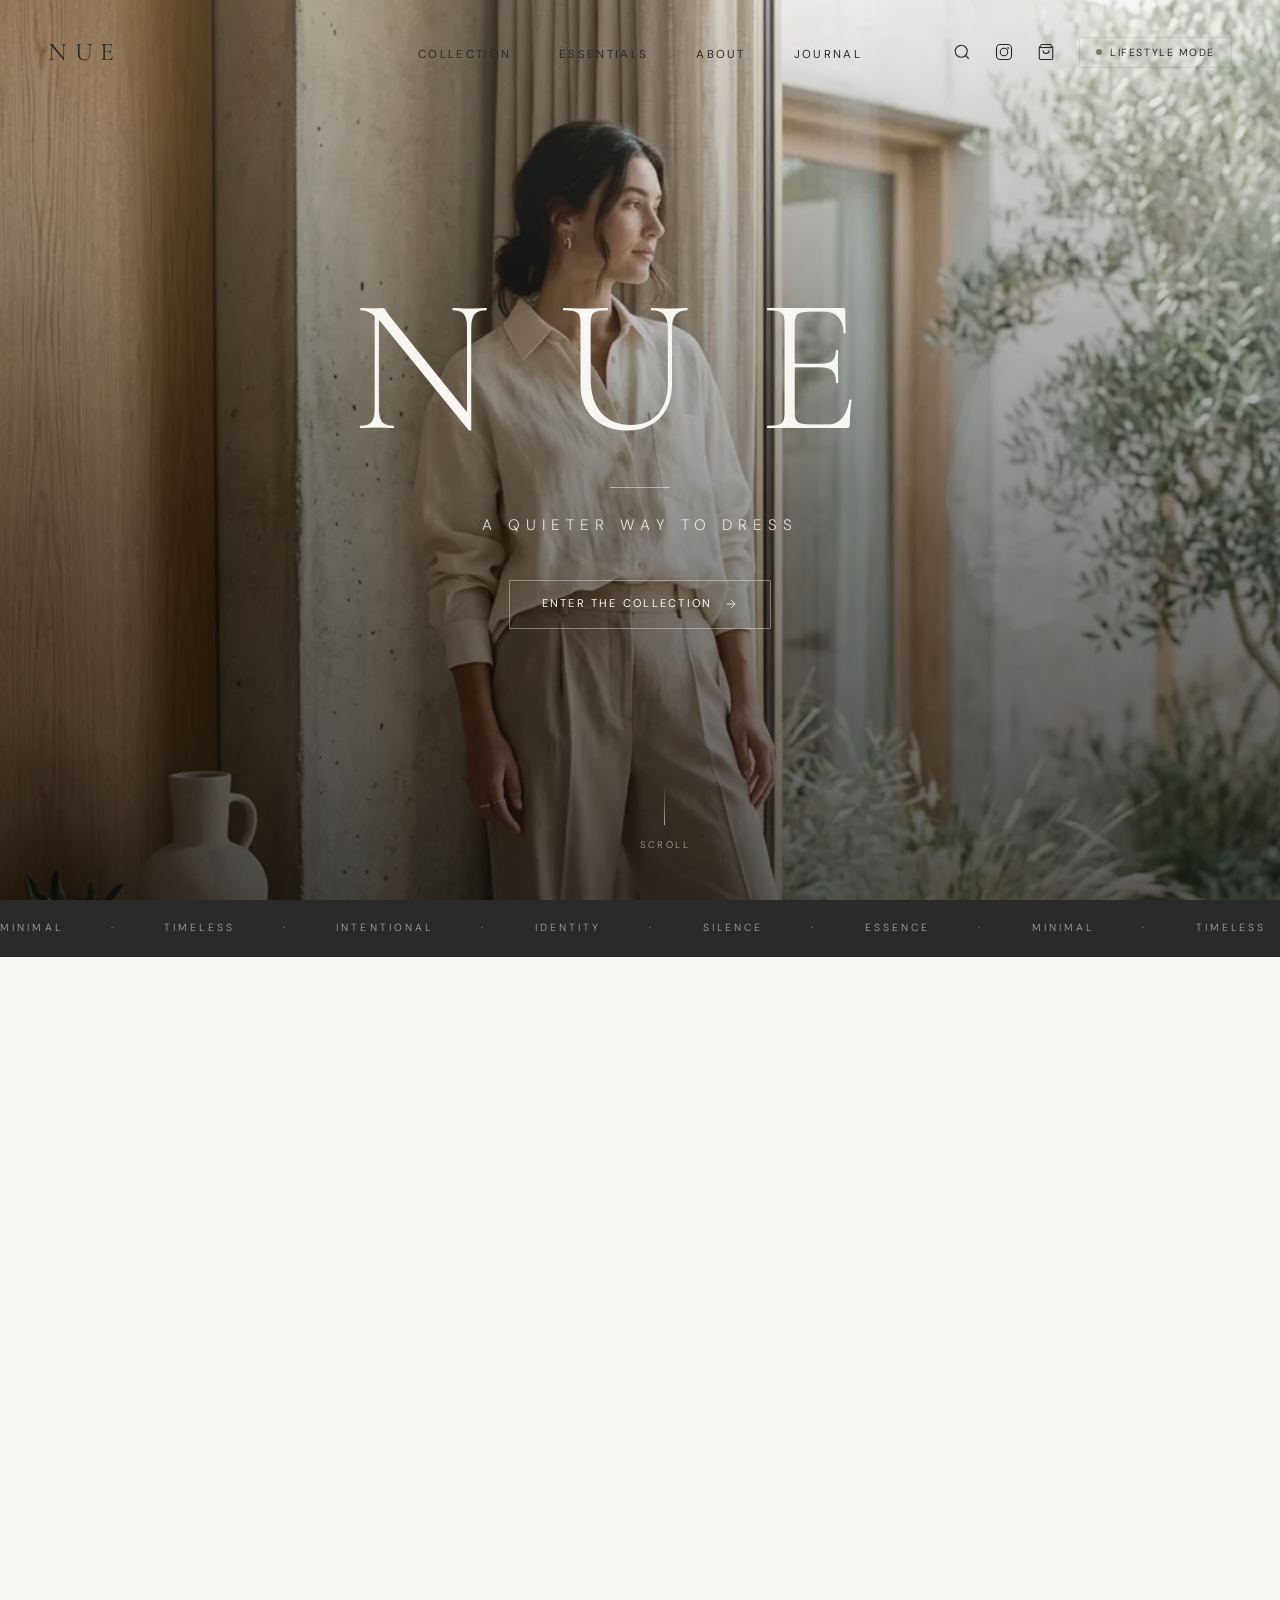
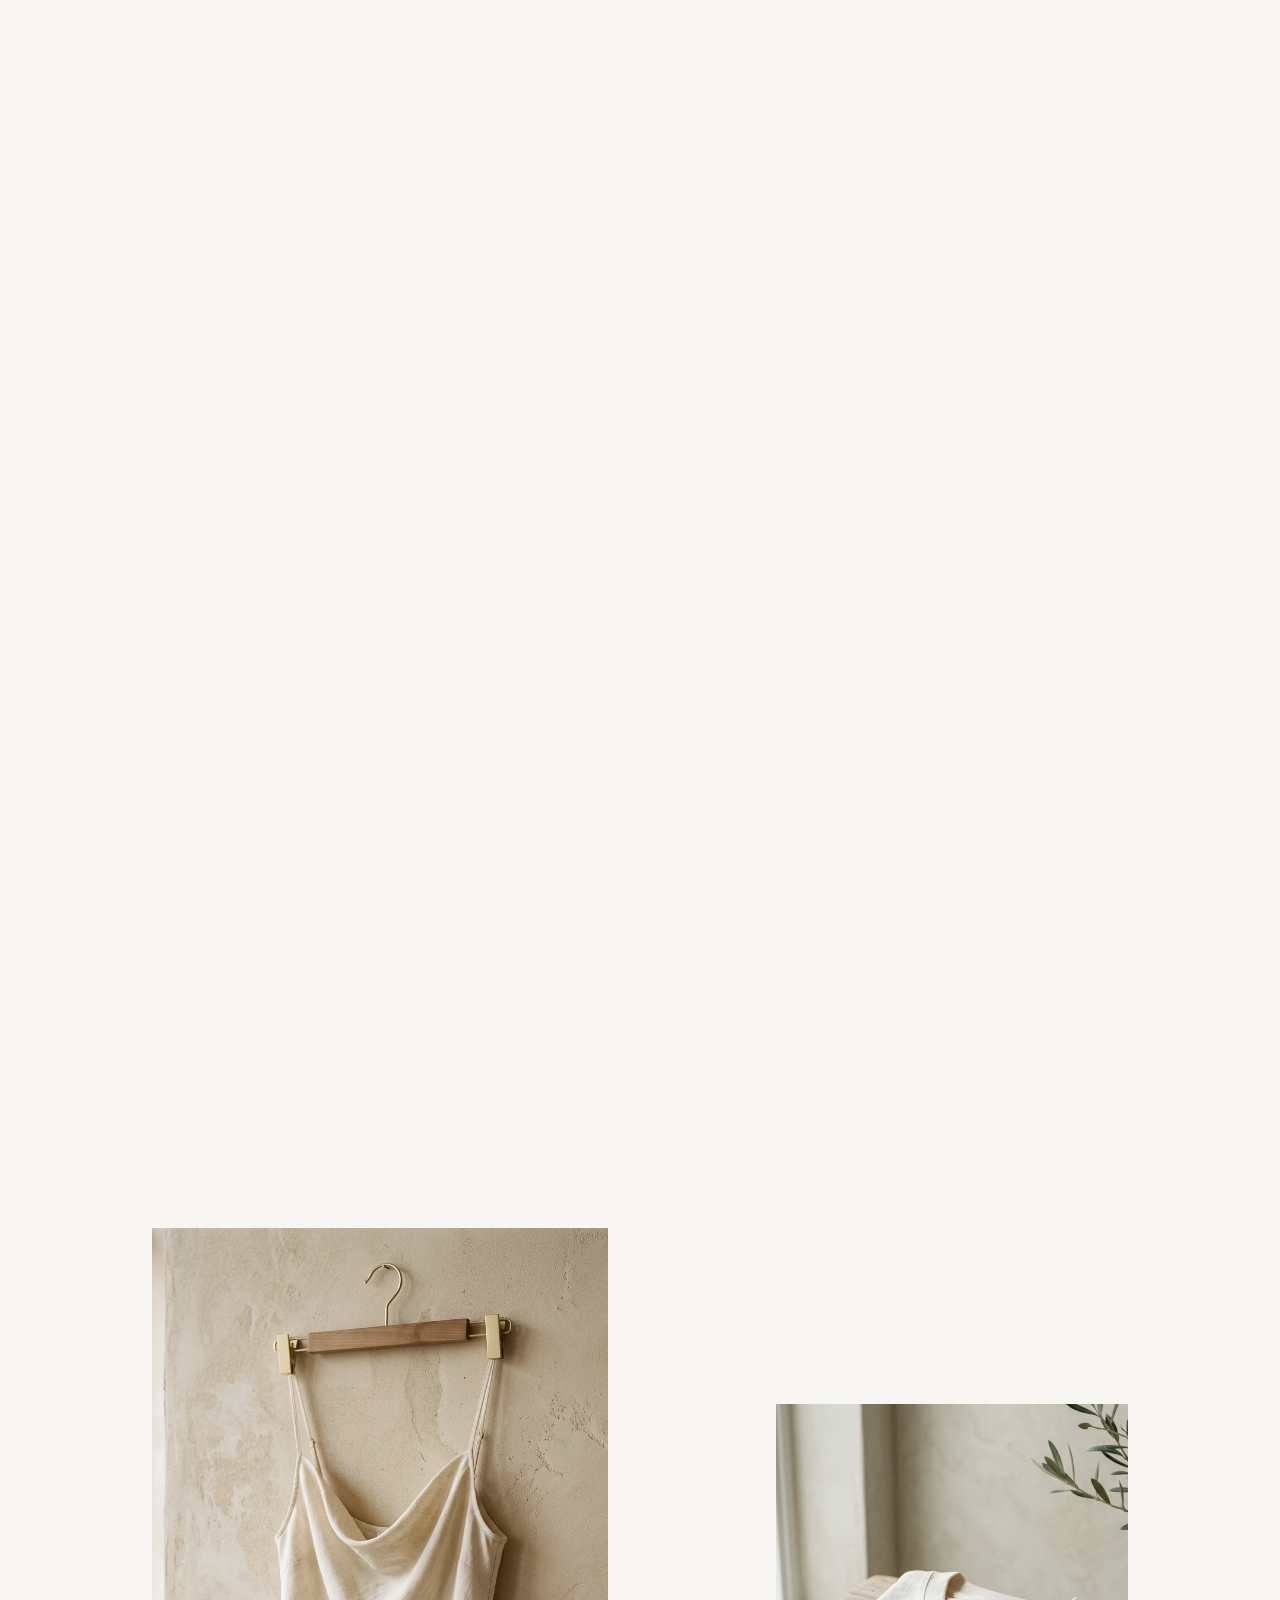
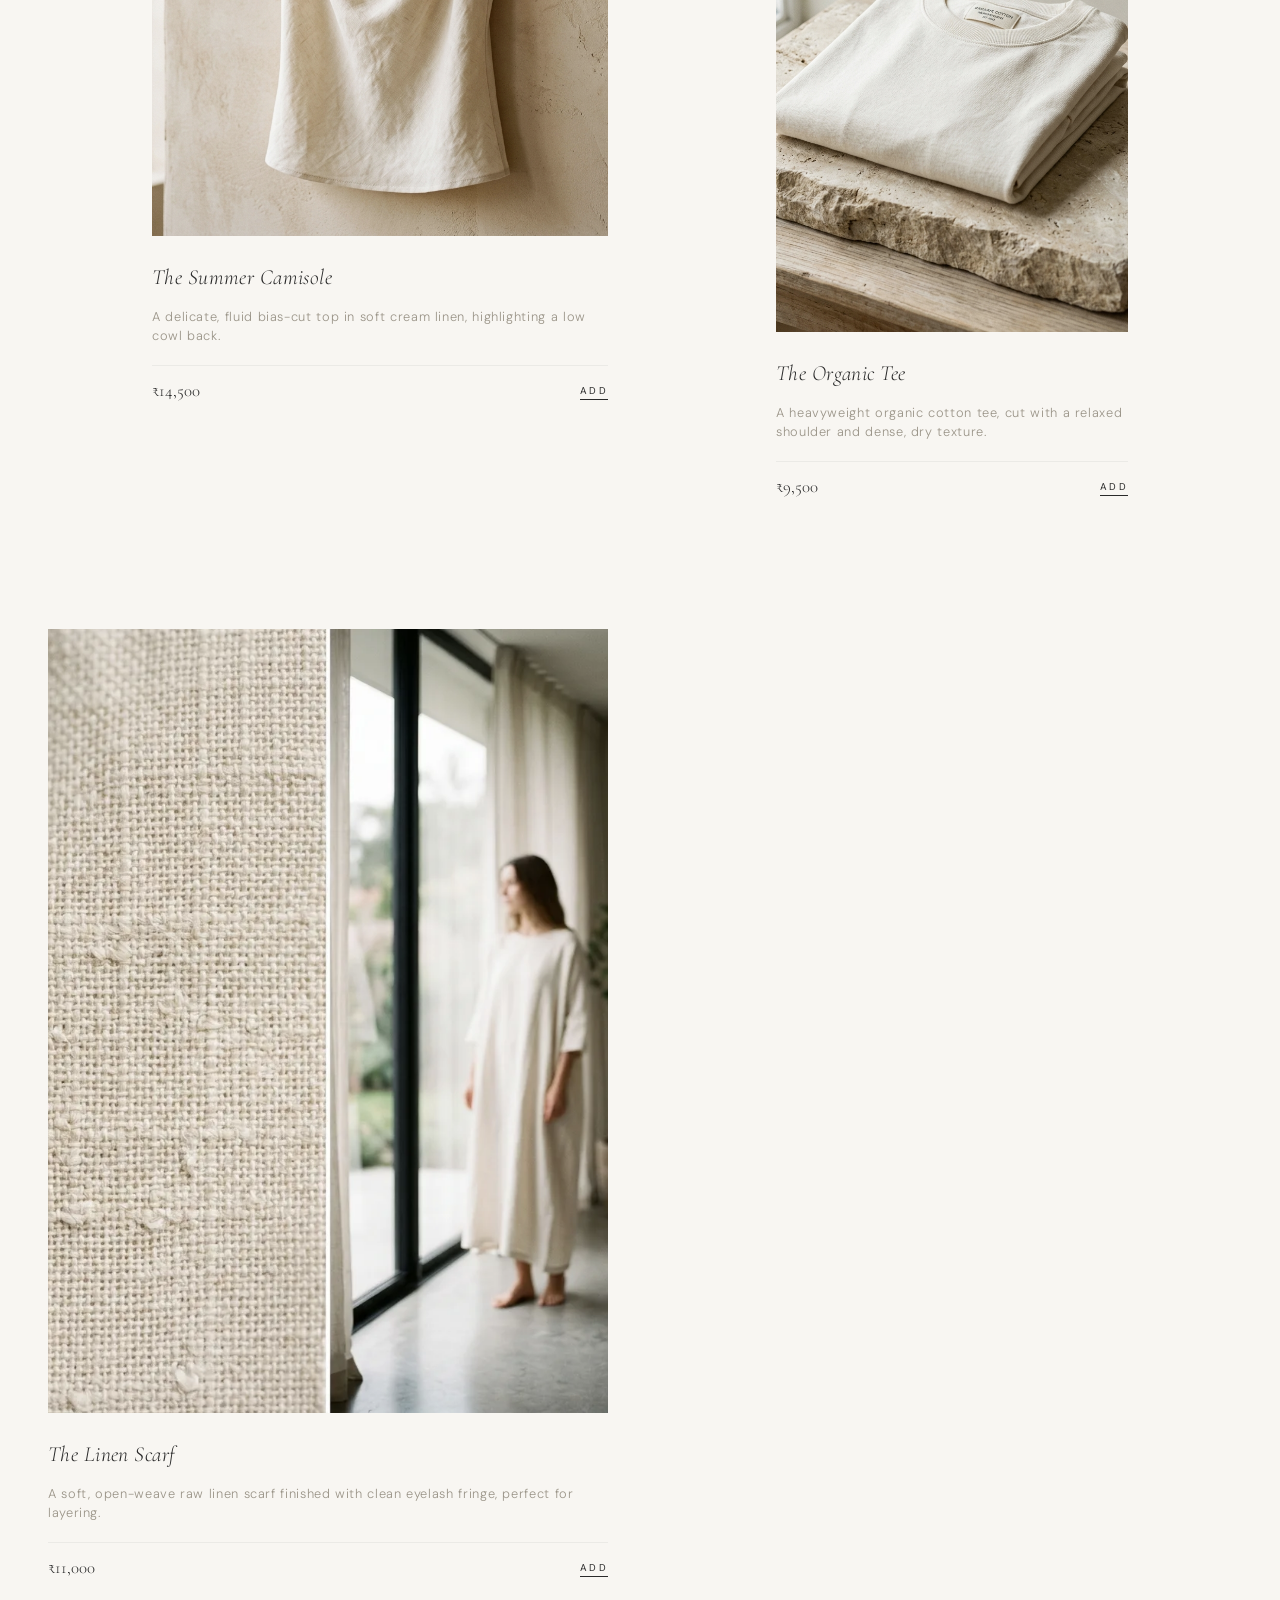
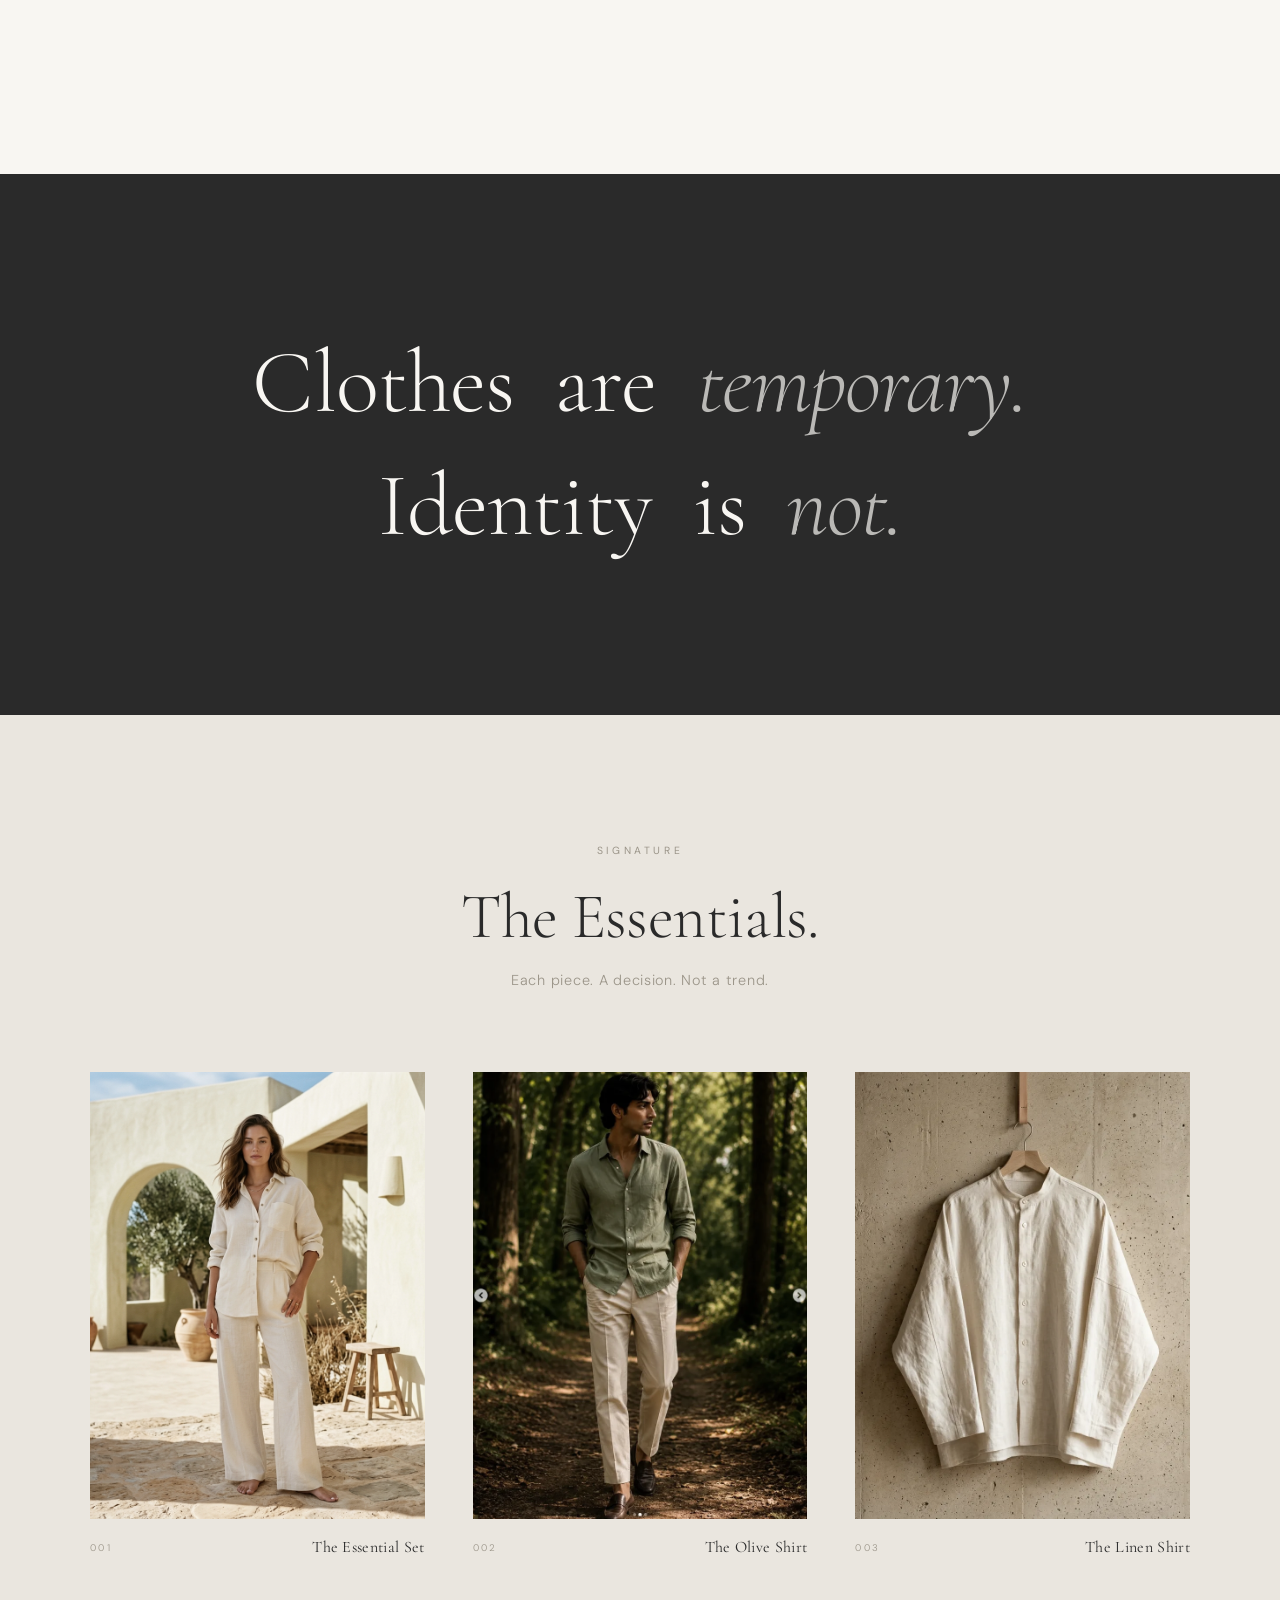
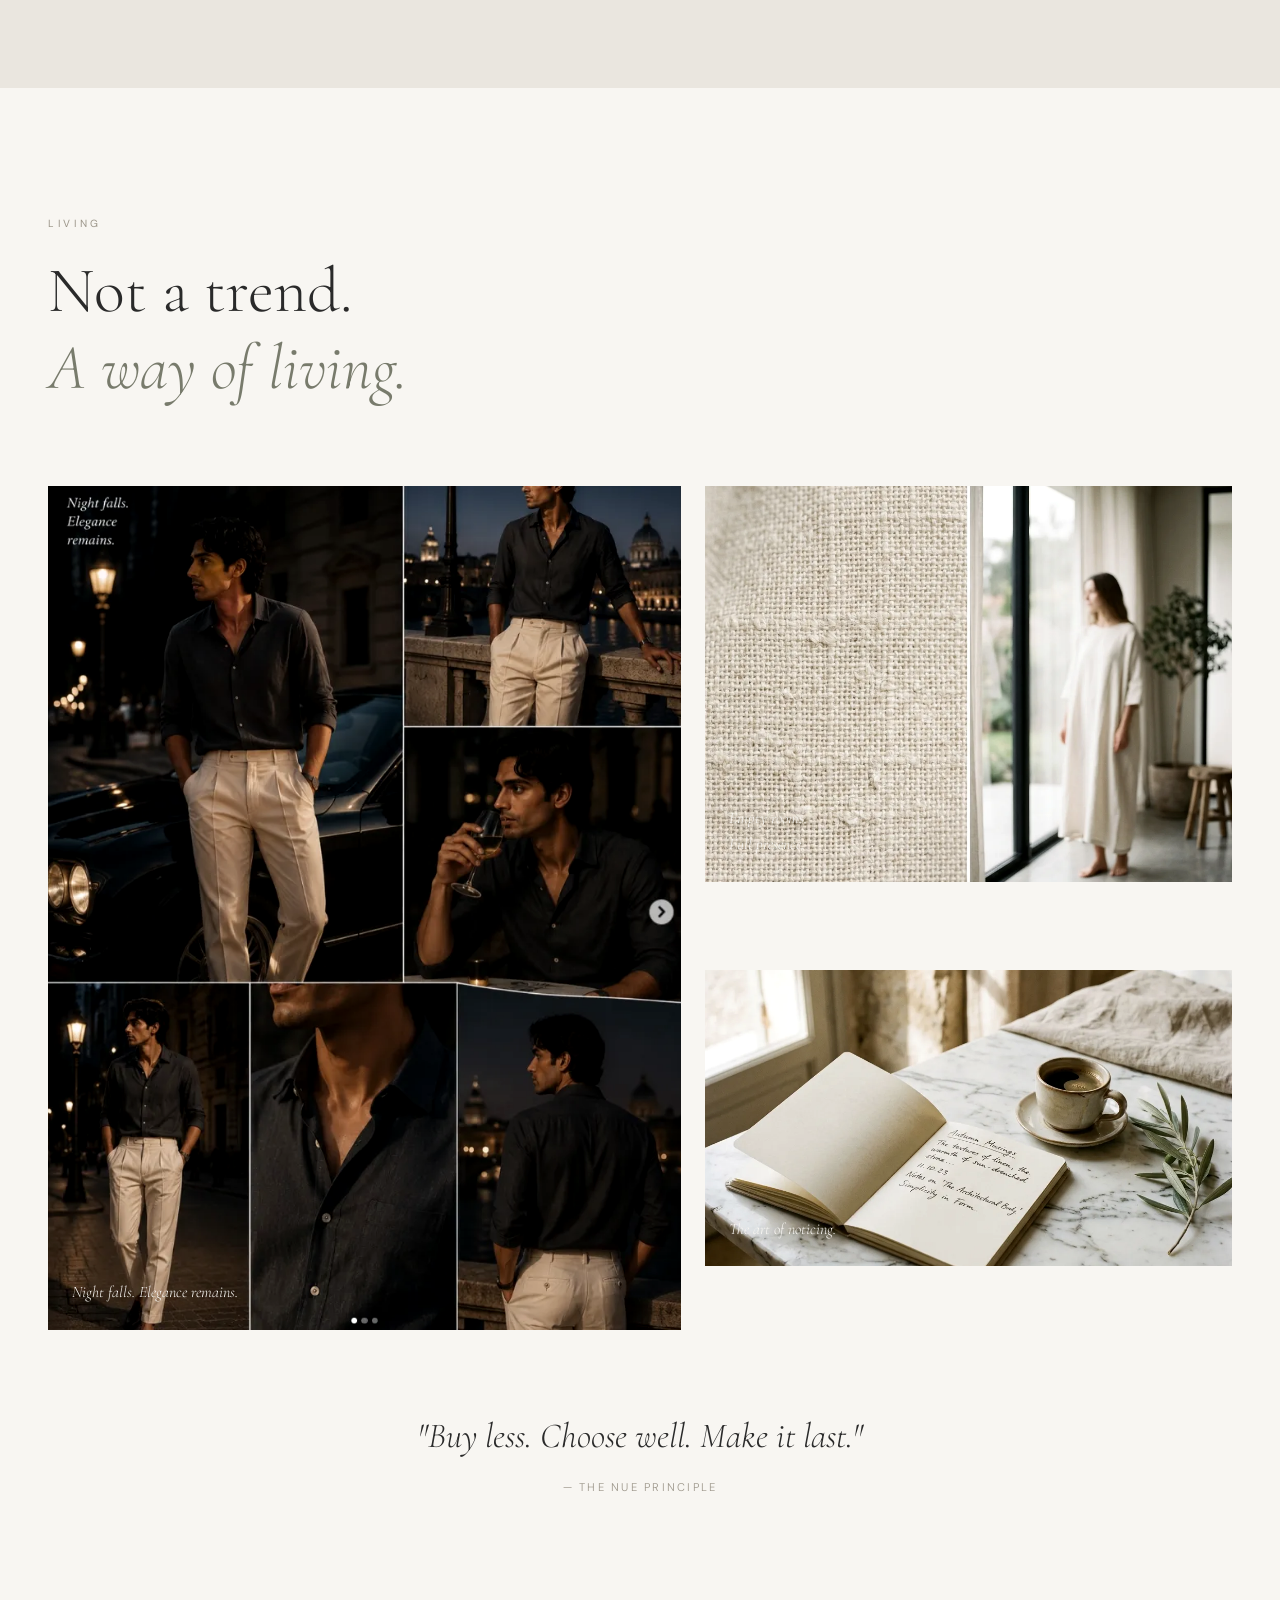
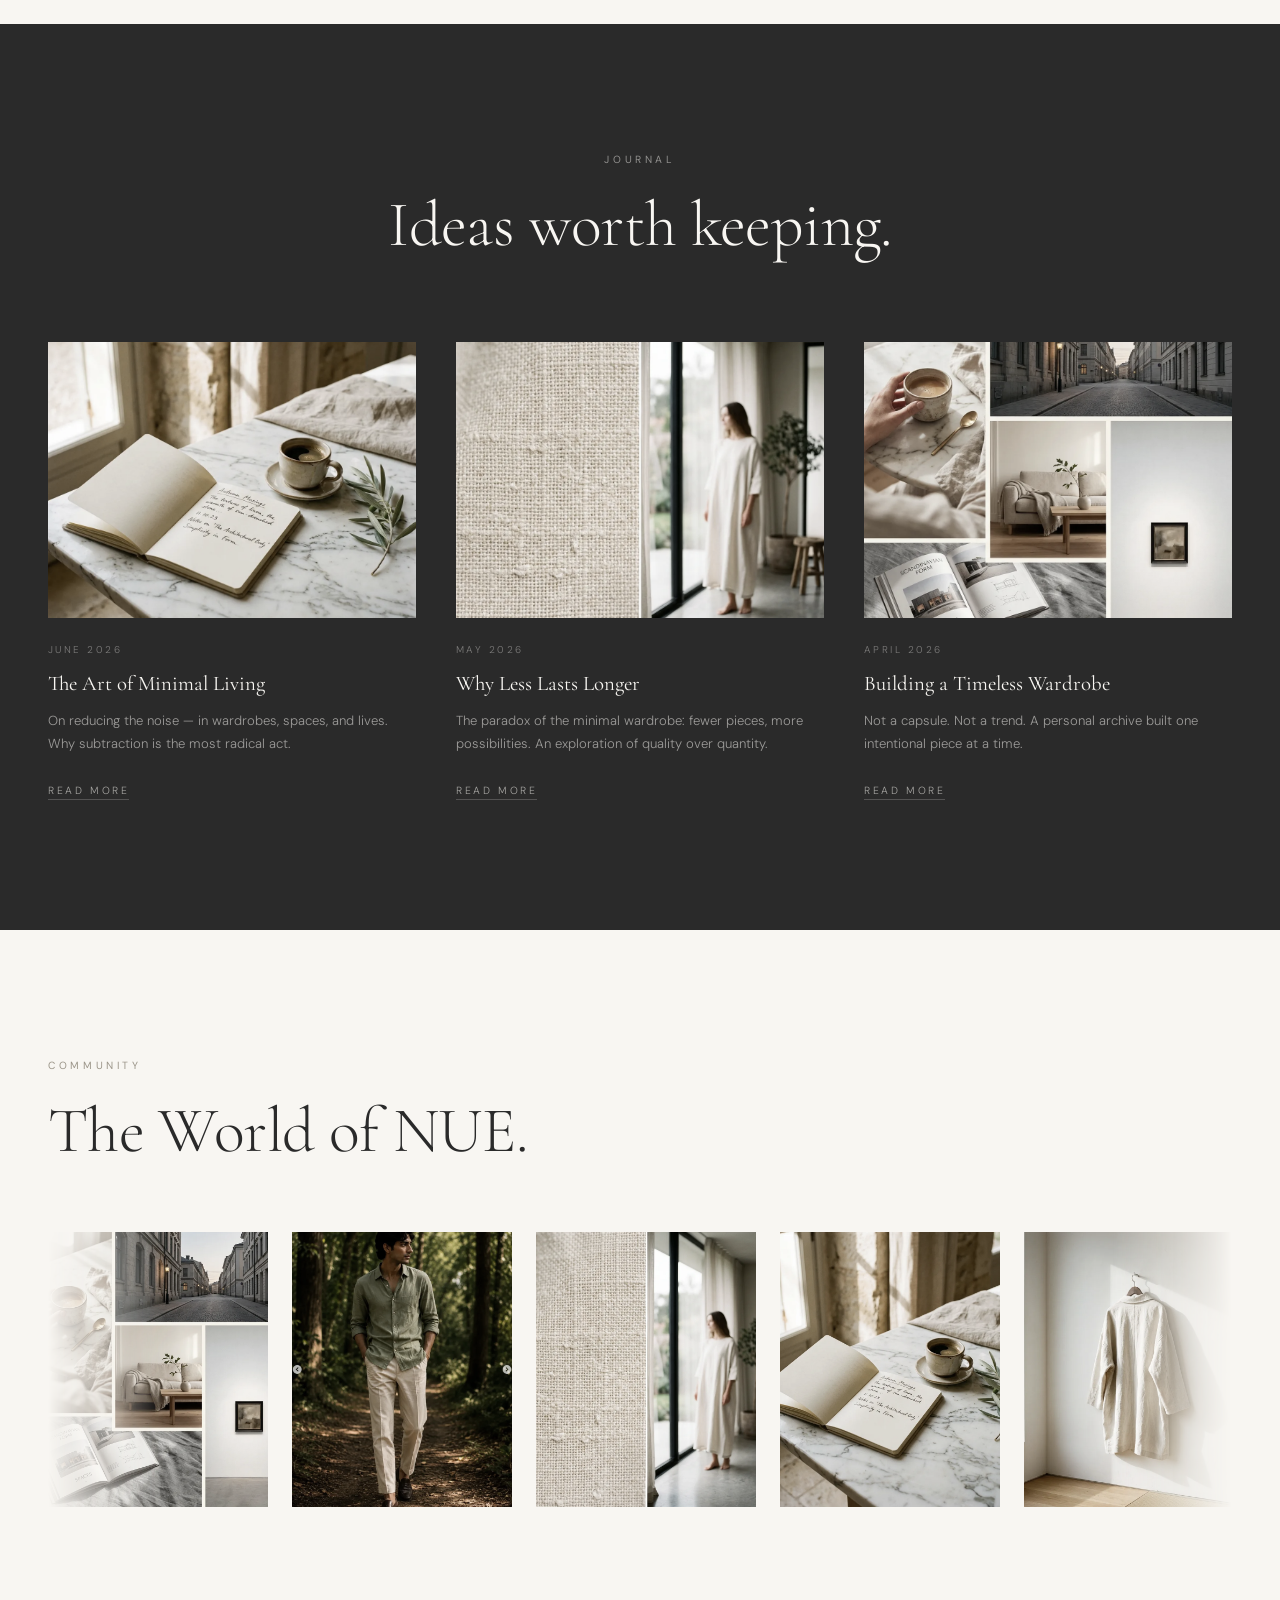
==== commit 58fdce29: "feat: complete Phase 4 UX, Performance, Catalog Expansion & Polish" ====
--- a/index.html
+++ b/index.html
@@ -196,6 +196,9 @@
       <button class="col-nav-btn" data-filter="Everyday Uniforms">Everyday Uniforms</button>
       <button class="col-nav-btn" data-filter="Evening Edit">Evening Edit</button>
       <button class="col-nav-btn" data-filter="Women's Linen Collection">Women's Linen Collection</button>
+      <button class="col-nav-btn" data-filter="Men's Collection">Men's Collection</button>
+      <button class="col-nav-btn" data-filter="Women's Collection">Women's Collection</button>
+      <button class="col-nav-btn" data-filter="Essentials Collection">Essentials Collection</button>
     </div>
 
     <div class="collection-grid">
@@ -203,7 +206,7 @@
       <article class="product-card reveal" data-id="1" data-name="The Essential Set" data-price="42000"
         data-category="Women's Linen Collection" data-analytics-product="1">
         <div class="product-image-wrap">
-          <img src="assets/images/women_linen.webp" alt="The Essential Set — NUE" class="product-img" loading="lazy" />
+          <img src="assets/images/essential_set_new.png" alt="The Essential Set — NUE" class="product-img" loading="lazy" />
           <div class="product-overlay">
             <button class="quick-view-btn" data-id="1" aria-label="Quick View The Essential Set">Quick View</button>
             <a href="product.html?id=1" class="view-product-btn" aria-label="View The Essential Set Details">View
@@ -498,6 +501,209 @@
             <span class="product-price">₹34,000</span>
             <button class="add-to-cart" data-id="10" data-name="The Silk Linen Trouser" data-price="34000"
               aria-label="Add The Silk Linen Trouser to cart">Add</button>
+          </div>
+        </div>
+      </article>
+
+      <article class="product-card reveal" data-id="11" data-name="The Modern Trench" data-price="46000"
+        data-category="Men's Collection" data-analytics-product="11">
+        <div class="product-image-wrap">
+          <img src="assets/images/mens_trench.png" alt="The Modern Trench — NUE" class="product-img" loading="lazy" />
+          <div class="product-overlay">
+            <button class="quick-view-btn" data-id="11" aria-label="Quick View The Modern Trench">Quick View</button>
+            <a href="product.html?id=11" class="view-product-btn" aria-label="View The Modern Trench Details">View
+              Product</a>
+          </div>
+          <button class="wishlist-btn-card" data-id="11" aria-label="Add to wishlist" title="Add to wishlist">
+            <svg width="16" height="16" viewBox="0 0 24 24" fill="none" stroke="currentColor" stroke-width="1.5">
+              <path
+                d="M20.84 4.61a5.5 5.5 0 0 0-7.78 0L12 5.67l-1.06-1.06a5.5 5.5 0 0 0-7.78 7.78l1.06 1.06L12 21.23l7.78-7.78 1.06-1.06a5.5 5.5 0 0 0 0-7.78z" />
+            </svg>
+          </button>
+        </div>
+        <div class="product-info">
+          <a href="product.html?id=11">
+            <h3 class="product-name">The Modern Trench</h3>
+          </a>
+          <p class="product-desc">A clean, overcoat silhouette tailored from raw linen, featuring structural seam detailing and raw elegance.</p>
+          <div class="product-footer">
+            <span class="product-price">₹46,000</span>
+            <button class="add-to-cart" data-id="11" data-name="The Modern Trench" data-price="46000"
+              aria-label="Add The Modern Trench to cart">Add</button>
+          </div>
+        </div>
+      </article>
+
+      <article class="product-card reveal" data-id="12" data-name="The Ivory Resort Shirt" data-price="19000"
+        data-category="Men's Collection" data-analytics-product="12">
+        <div class="product-image-wrap">
+          <img src="assets/images/10-Best-White-Outfits-For-Men-in-2022-930x620.jpg.webp" alt="The Ivory Resort Shirt — NUE" class="product-img" loading="lazy" />
+          <div class="product-overlay">
+            <button class="quick-view-btn" data-id="12" aria-label="Quick View The Ivory Resort Shirt">Quick View</button>
+            <a href="product.html?id=12" class="view-product-btn" aria-label="View The Ivory Resort Shirt Details">View
+              Product</a>
+          </div>
+          <button class="wishlist-btn-card" data-id="12" aria-label="Add to wishlist" title="Add to wishlist">
+            <svg width="16" height="16" viewBox="0 0 24 24" fill="none" stroke="currentColor" stroke-width="1.5">
+              <path
+                d="M20.84 4.61a5.5 5.5 0 0 0-7.78 0L12 5.67l-1.06-1.06a5.5 5.5 0 0 0-7.78 7.78l1.06 1.06L12 21.23l7.78-7.78 1.06-1.06a5.5 5.5 0 0 0 0-7.78z" />
+            </svg>
+          </button>
+        </div>
+        <div class="product-info">
+          <a href="product.html?id=12">
+            <h3 class="product-name">The Ivory Resort Shirt</h3>
+          </a>
+          <p class="product-desc">Designed for optimal seasonal breathability. A premium loose-draping linen shirt with a modern cuban collar.</p>
+          <div class="product-footer">
+            <span class="product-price">₹19,000</span>
+            <button class="add-to-cart" data-id="12" data-name="The Ivory Resort Shirt" data-price="19000"
+              aria-label="Add The Ivory Resort Shirt to cart">Add</button>
+          </div>
+        </div>
+      </article>
+
+      <article class="product-card reveal" data-id="13" data-name="The Classic Knit Polo" data-price="22500"
+        data-category="Men's Collection" data-analytics-product="13">
+        <div class="product-image-wrap">
+          <img src="assets/images/James-perce.jpg.webp" alt="The Classic Knit Polo — NUE" class="product-img" loading="lazy" />
+          <div class="product-overlay">
+            <button class="quick-view-btn" data-id="13" aria-label="Quick View The Classic Knit Polo">Quick View</button>
+            <a href="product.html?id=13" class="view-product-btn" aria-label="View The Classic Knit Polo Details">View
+              Product</a>
+          </div>
+          <button class="wishlist-btn-card" data-id="13" aria-label="Add to wishlist" title="Add to wishlist">
+            <svg width="16" height="16" viewBox="0 0 24 24" fill="none" stroke="currentColor" stroke-width="1.5">
+              <path
+                d="M20.84 4.61a5.5 5.5 0 0 0-7.78 0L12 5.67l-1.06-1.06a5.5 5.5 0 0 0-7.78 7.78l1.06 1.06L12 21.23l7.78-7.78 1.06-1.06a5.5 5.5 0 0 0 0-7.78z" />
+            </svg>
+          </button>
+        </div>
+        <div class="product-info">
+          <a href="product.html?id=13">
+            <h3 class="product-name">The Classic Knit Polo</h3>
+          </a>
+          <p class="product-desc">A lightweight and dry-textured cotton-linen knit polo in slate grey, designed with a clean placket.</p>
+          <div class="product-footer">
+            <span class="product-price">₹22,500</span>
+            <button class="add-to-cart" data-id="13" data-name="The Classic Knit Polo" data-price="22500"
+              aria-label="Add The Classic Knit Polo to cart">Add</button>
+          </div>
+        </div>
+      </article>
+
+      <article class="product-card reveal" data-id="14" data-name="The Linen Wrap Dress" data-price="31000"
+        data-category="Women's Collection" data-analytics-product="14">
+        <div class="product-image-wrap">
+          <img src="assets/images/womens_wrap_dress.png" alt="The Linen Wrap Dress — NUE" class="product-img" loading="lazy" />
+          <div class="product-overlay">
+            <button class="quick-view-btn" data-id="14" aria-label="Quick View The Linen Wrap Dress">Quick View</button>
+            <a href="product.html?id=14" class="view-product-btn" aria-label="View The Linen Wrap Dress Details">View
+              Product</a>
+          </div>
+          <button class="wishlist-btn-card" data-id="14" aria-label="Add to wishlist" title="Add to wishlist">
+            <svg width="16" height="16" viewBox="0 0 24 24" fill="none" stroke="currentColor" stroke-width="1.5">
+              <path
+                d="M20.84 4.61a5.5 5.5 0 0 0-7.78 0L12 5.67l-1.06-1.06a5.5 5.5 0 0 0-7.78 7.78l1.06 1.06L12 21.23l7.78-7.78 1.06-1.06a5.5 5.5 0 0 0 0-7.78z" />
+            </svg>
+          </button>
+        </div>
+        <div class="product-info">
+          <a href="product.html?id=14">
+            <h3 class="product-name">The Linen Wrap Dress</h3>
+          </a>
+          <p class="product-desc">A beautiful wrapped silhouette in structured flax linen, designed to drape naturally around the body.</p>
+          <div class="product-footer">
+            <span class="product-price">₹31,000</span>
+            <button class="add-to-cart" data-id="14" data-name="The Linen Wrap Dress" data-price="31000"
+              aria-label="Add The Linen Wrap Dress to cart">Add</button>
+          </div>
+        </div>
+      </article>
+
+      <article class="product-card reveal" data-id="15" data-name="The Summer Camisole" data-price="14500"
+        data-category="Women's Collection" data-analytics-product="15">
+        <div class="product-image-wrap">
+          <img src="assets/images/womens_camisole.png" alt="The Summer Camisole — NUE" class="product-img" loading="lazy" />
+          <div class="product-overlay">
+            <button class="quick-view-btn" data-id="15" aria-label="Quick View The Summer Camisole">Quick View</button>
+            <a href="product.html?id=15" class="view-product-btn" aria-label="View The Summer Camisole Details">View
+              Product</a>
+          </div>
+          <button class="wishlist-btn-card" data-id="15" aria-label="Add to wishlist" title="Add to wishlist">
+            <svg width="16" height="16" viewBox="0 0 24 24" fill="none" stroke="currentColor" stroke-width="1.5">
+              <path
+                d="M20.84 4.61a5.5 5.5 0 0 0-7.78 0L12 5.67l-1.06-1.06a5.5 5.5 0 0 0-7.78 7.78l1.06 1.06L12 21.23l7.78-7.78 1.06-1.06a5.5 5.5 0 0 0 0-7.78z" />
+            </svg>
+          </button>
+        </div>
+        <div class="product-info">
+          <a href="product.html?id=15">
+            <h3 class="product-name">The Summer Camisole</h3>
+          </a>
+          <p class="product-desc">A delicate, fluid bias-cut top in soft cream linen, highlighting a low cowl back.</p>
+          <div class="product-footer">
+            <span class="product-price">₹14,500</span>
+            <button class="add-to-cart" data-id="15" data-name="The Summer Camisole" data-price="14500"
+              aria-label="Add The Summer Camisole to cart">Add</button>
+          </div>
+        </div>
+      </article>
+
+      <article class="product-card reveal" data-id="16" data-name="The Organic Tee" data-price="9500"
+        data-category="Essentials Collection" data-analytics-product="16">
+        <div class="product-image-wrap">
+          <img src="assets/images/essential_tee.png" alt="The Organic Tee — NUE" class="product-img" loading="lazy" />
+          <div class="product-overlay">
+            <button class="quick-view-btn" data-id="16" aria-label="Quick View The Organic Tee">Quick View</button>
+            <a href="product.html?id=16" class="view-product-btn" aria-label="View The Organic Tee Details">View
+              Product</a>
+          </div>
+          <button class="wishlist-btn-card" data-id="16" aria-label="Add to wishlist" title="Add to wishlist">
+            <svg width="16" height="16" viewBox="0 0 24 24" fill="none" stroke="currentColor" stroke-width="1.5">
+              <path
+                d="M20.84 4.61a5.5 5.5 0 0 0-7.78 0L12 5.67l-1.06-1.06a5.5 5.5 0 0 0-7.78 7.78l1.06 1.06L12 21.23l7.78-7.78 1.06-1.06a5.5 5.5 0 0 0 0-7.78z" />
+            </svg>
+          </button>
+        </div>
+        <div class="product-info">
+          <a href="product.html?id=16">
+            <h3 class="product-name">The Organic Tee</h3>
+          </a>
+          <p class="product-desc">A heavyweight organic cotton tee, cut with a relaxed shoulder and dense, dry texture.</p>
+          <div class="product-footer">
+            <span class="product-price">₹9,500</span>
+            <button class="add-to-cart" data-id="16" data-name="The Organic Tee" data-price="9500"
+              aria-label="Add The Organic Tee to cart">Add</button>
+          </div>
+        </div>
+      </article>
+
+      <article class="product-card reveal" data-id="17" data-name="The Linen Scarf" data-price="11000"
+        data-category="Essentials Collection" data-analytics-product="17">
+        <div class="product-image-wrap">
+          <img src="assets/images/about.webp" alt="The Linen Scarf — NUE" class="product-img" loading="lazy" />
+          <div class="product-overlay">
+            <button class="quick-view-btn" data-id="17" aria-label="Quick View The Linen Scarf">Quick View</button>
+            <a href="product.html?id=17" class="view-product-btn" aria-label="View The Linen Scarf Details">View
+              Product</a>
+          </div>
+          <button class="wishlist-btn-card" data-id="17" aria-label="Add to wishlist" title="Add to wishlist">
+            <svg width="16" height="16" viewBox="0 0 24 24" fill="none" stroke="currentColor" stroke-width="1.5">
+              <path
+                d="M20.84 4.61a5.5 5.5 0 0 0-7.78 0L12 5.67l-1.06-1.06a5.5 5.5 0 0 0-7.78 7.78l1.06 1.06L12 21.23l7.78-7.78 1.06-1.06a5.5 5.5 0 0 0 0-7.78z" />
+            </svg>
+          </button>
+        </div>
+        <div class="product-info">
+          <a href="product.html?id=17">
+            <h3 class="product-name">The Linen Scarf</h3>
+          </a>
+          <p class="product-desc">A soft, open-weave raw linen scarf finished with clean eyelash fringe, perfect for layering.</p>
+          <div class="product-footer">
+            <span class="product-price">₹11,000</span>
+            <button class="add-to-cart" data-id="17" data-name="The Linen Scarf" data-price="11000"
+              aria-label="Add The Linen Scarf to cart">Add</button>
           </div>
         </div>
       </article>
@@ -528,7 +734,7 @@
       <div class="essential-item reveal" id="e1">
         <div class="essential-card" data-tilt>
           <div class="essential-img-wrap">
-            <img src="assets/images/women_linen.webp" alt="The Essential Set essential" loading="lazy" />
+            <img src="assets/images/essential_set_new.png" alt="The Essential Set essential" loading="lazy" />
             <div class="essential-spotlight"></div>
           </div>
           <div class="essential-label">
--- a/style.css
+++ b/style.css
@@ -97,7 +97,7 @@
   pointer-events: none;
   z-index: 9999;
   transform: translate3d(var(--cursor-x, -100px), var(--cursor-y, -100px), 0) translate(-50%, -50%);
-  transition: background 0.2s, scale 0.2s var(--ease-out);
+  transition: background 0.1s, scale 0.1s var(--ease-out);
   mix-blend-mode: difference;
   scale: 1;
 }
@@ -113,8 +113,8 @@
   pointer-events: none;
   z-index: 9998;
   transform: translate3d(var(--follower-x, -100px), var(--follower-y, -100px), 0) translate(-50%, -50%);
-  transition: width 0.3s var(--ease-out), height 0.3s var(--ease-out),
-    border-color 0.3s, scale 0.3s var(--ease-out);
+  transition: width 0.12s var(--ease-out), height 0.12s var(--ease-out),
+    border-color 0.12s, scale 0.12s var(--ease-out);
   scale: 1;
 }
 
@@ -249,7 +249,7 @@
   color: var(--charcoal);
   position: relative;
   padding-bottom: 2px;
-  transition: opacity 0.3s;
+  transition: opacity 0.15s;
 }
 
 .nav-link::after {
@@ -260,7 +260,7 @@
   width: 0;
   height: 1px;
   background: var(--charcoal);
-  transition: width 0.4s var(--ease-out);
+  transition: width 0.2s var(--ease-out);
 }
 
 .nav-link:hover {
@@ -689,7 +689,7 @@
   padding: 1rem 2.5rem;
   border: 1px solid var(--charcoal);
   border-radius: 1px;
-  transition: background 0.4s, color 0.4s, transform 0.3s var(--ease-out), box-shadow 0.3s;
+  transition: background 0.2s, color 0.2s, transform 0.15s var(--ease-out), box-shadow 0.2s;
   position: relative;
   overflow: hidden;
 }
@@ -700,7 +700,7 @@
   inset: 0;
   background: var(--ivory);
   transform: translateX(-101%);
-  transition: transform 0.4s var(--ease-out);
+  transition: transform 0.2s var(--ease-out);
 }
 
 .btn-primary:hover {
@@ -741,8 +741,8 @@
 /* ─── Reveal Animations ───────────────────────────────────── */
 .reveal {
   opacity: 0;
-  transform: translateY(40px);
-  transition: opacity 1s var(--ease-out), transform 1s var(--ease-out);
+  transform: translateY(20px);
+  transition: opacity 0.5s var(--ease-out), transform 0.5s var(--ease-out);
 }
 
 .reveal.visible {
@@ -993,7 +993,7 @@
   display: flex;
   flex-direction: column;
   cursor: none;
-  transition: transform 1.2s var(--ease-out);
+  transition: transform 0.4s var(--ease-out);
 }
 
 /* Asymmetrical Editorial Offsets & Widths */
@@ -1046,6 +1046,41 @@
   margin-top: 12rem;
 }
 
+.product-card:nth-child(11) {
+  grid-column: 2 / 7;
+  margin-top: -5rem;
+}
+
+.product-card:nth-child(12) {
+  grid-column: 8 / 12;
+  margin-top: 6rem;
+}
+
+.product-card:nth-child(13) {
+  grid-column: 1 / 7;
+  margin-top: -4rem;
+}
+
+.product-card:nth-child(14) {
+  grid-column: 8 / 13;
+  margin-top: 12rem;
+}
+
+.product-card:nth-child(15) {
+  grid-column: 2 / 7;
+  margin-top: -5rem;
+}
+
+.product-card:nth-child(16) {
+  grid-column: 8 / 12;
+  margin-top: 6rem;
+}
+
+.product-card:nth-child(17) {
+  grid-column: 1 / 7;
+  margin-top: -4rem;
+}
+
 /* Custom Editorial Aspect Ratios */
 .product-card:nth-child(1) .product-image-wrap {
   aspect-ratio: 3/4.2;
@@ -1085,6 +1120,34 @@
 
 .product-card:nth-child(10) .product-image-wrap {
   aspect-ratio: 4/5;
+}
+
+.product-card:nth-child(11) .product-image-wrap {
+  aspect-ratio: 3/4;
+}
+
+.product-card:nth-child(12) .product-image-wrap {
+  aspect-ratio: 3/4.5;
+}
+
+.product-card:nth-child(13) .product-image-wrap {
+  aspect-ratio: 3/4.2;
+}
+
+.product-card:nth-child(14) .product-image-wrap {
+  aspect-ratio: 4/5;
+}
+
+.product-card:nth-child(15) .product-image-wrap {
+  aspect-ratio: 3/4;
+}
+
+.product-card:nth-child(16) .product-image-wrap {
+  aspect-ratio: 3/4.5;
+}
+
+.product-card:nth-child(17) .product-image-wrap {
+  aspect-ratio: 3/4.2;
 }
 
 .product-image-wrap {
@@ -1103,7 +1166,7 @@
   width: 100%;
   height: 100%;
   object-fit: cover;
-  transition: transform 0.8s var(--ease-out), filter 0.5s;
+  transition: transform 0.4s var(--ease-out), filter 0.2s;
   filter: grayscale(10%);
 }
 
@@ -1123,7 +1186,7 @@
   background: rgba(248, 246, 242, 0.15);
   backdrop-filter: blur(4px);
   opacity: 0;
-  transition: opacity 0.4s;
+  transition: opacity 0.2s;
 }
 
 .product-card:hover .product-overlay {
@@ -1140,7 +1203,7 @@
   padding: 0.75rem 0;
   text-align: center;
   border-radius: 1px;
-  transition: all 0.3s var(--ease-out);
+  transition: all 0.15s var(--ease-out);
 }
 
 .quick-view-btn {
@@ -3187,4 +3250,32 @@
     width: 100%;
     justify-content: center;
   }
+}
+
+/* ─── Cardniti Partner Interlink ─── */
+.partner-interlink {
+  margin-top: 1.5rem;
+  text-align: center;
+  border-top: 1px solid var(--border);
+  padding-top: 1rem;
+  width: 100%;
+  box-sizing: border-box;
+}
+
+.partner-interlink a {
+  font-family: var(--font-sans);
+  font-size: 0.68rem;
+  letter-spacing: 0.15em;
+  text-transform: uppercase;
+  color: var(--stone);
+  display: inline-flex;
+  align-items: center;
+  gap: 0.5rem;
+  transition: color 0.15s, opacity 0.15s;
+  opacity: 0.85;
+}
+
+.partner-interlink a:hover {
+  color: var(--charcoal);
+  opacity: 1;
 }
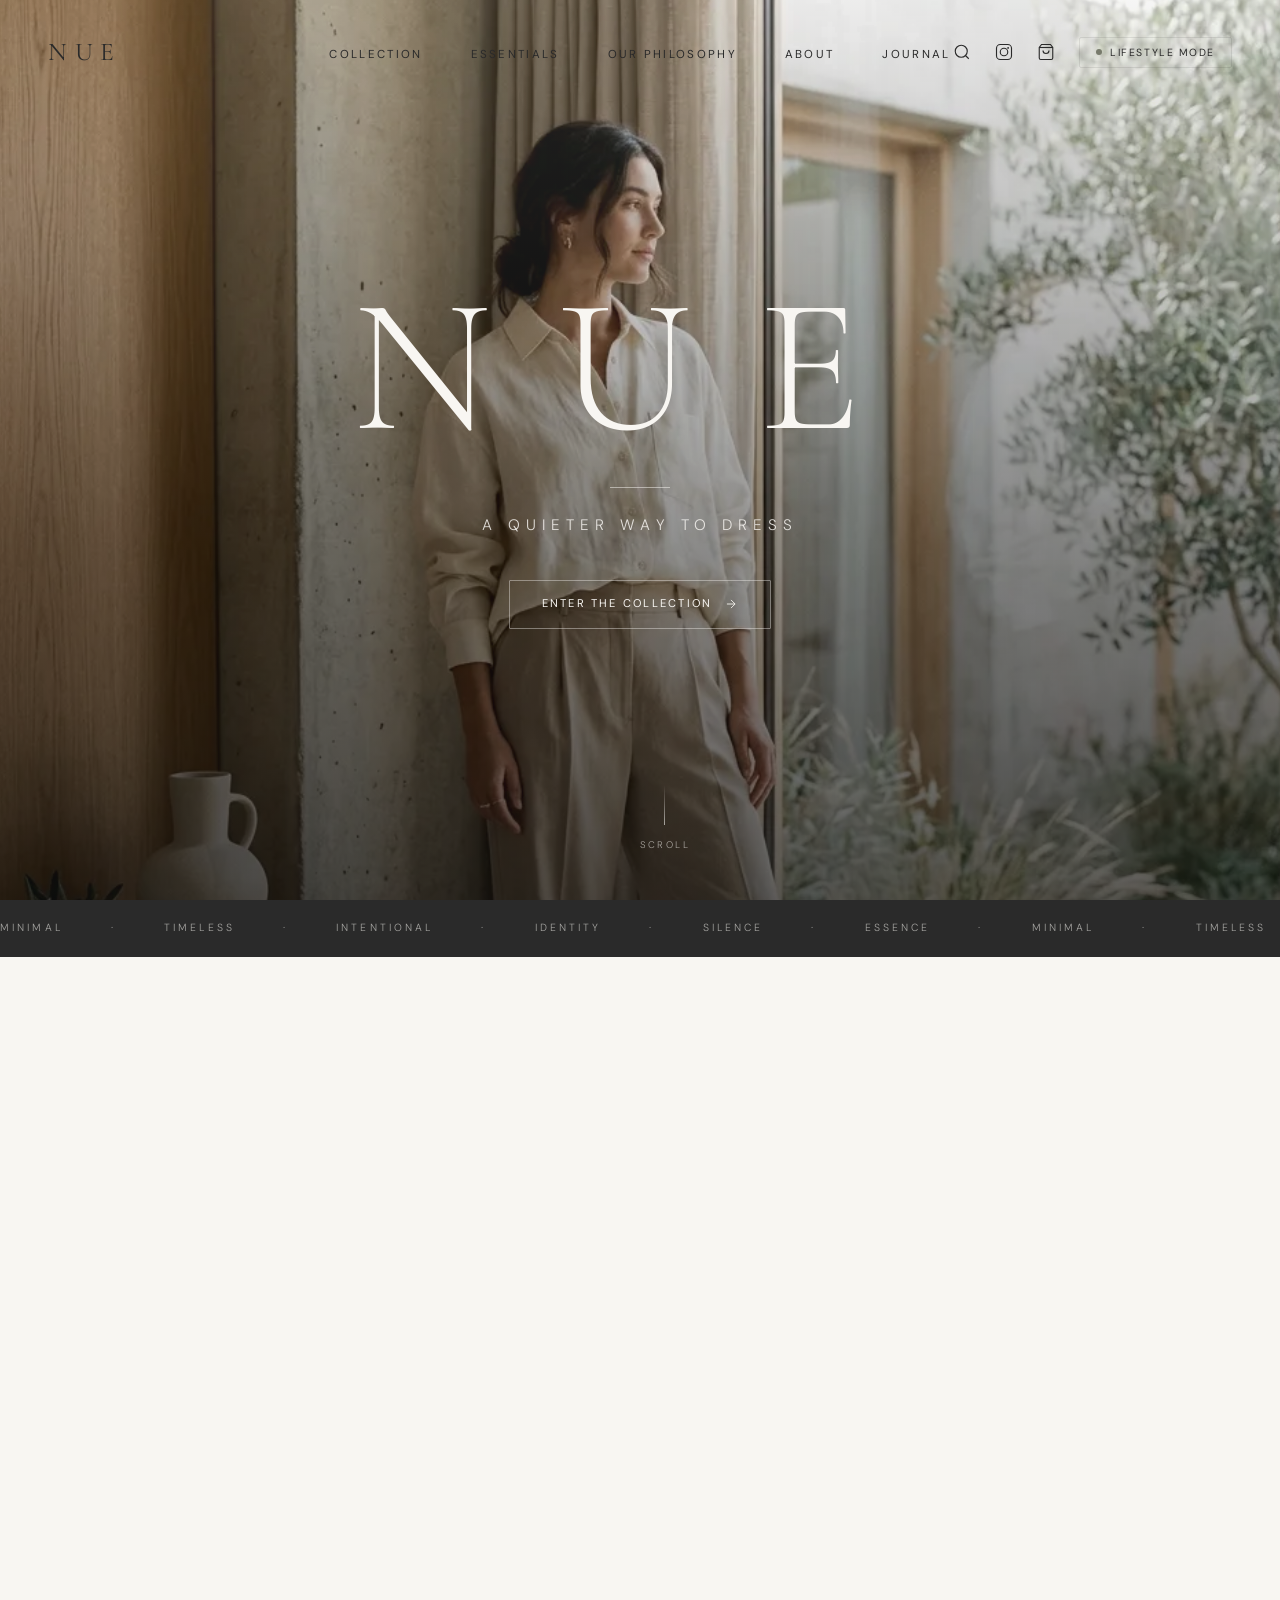
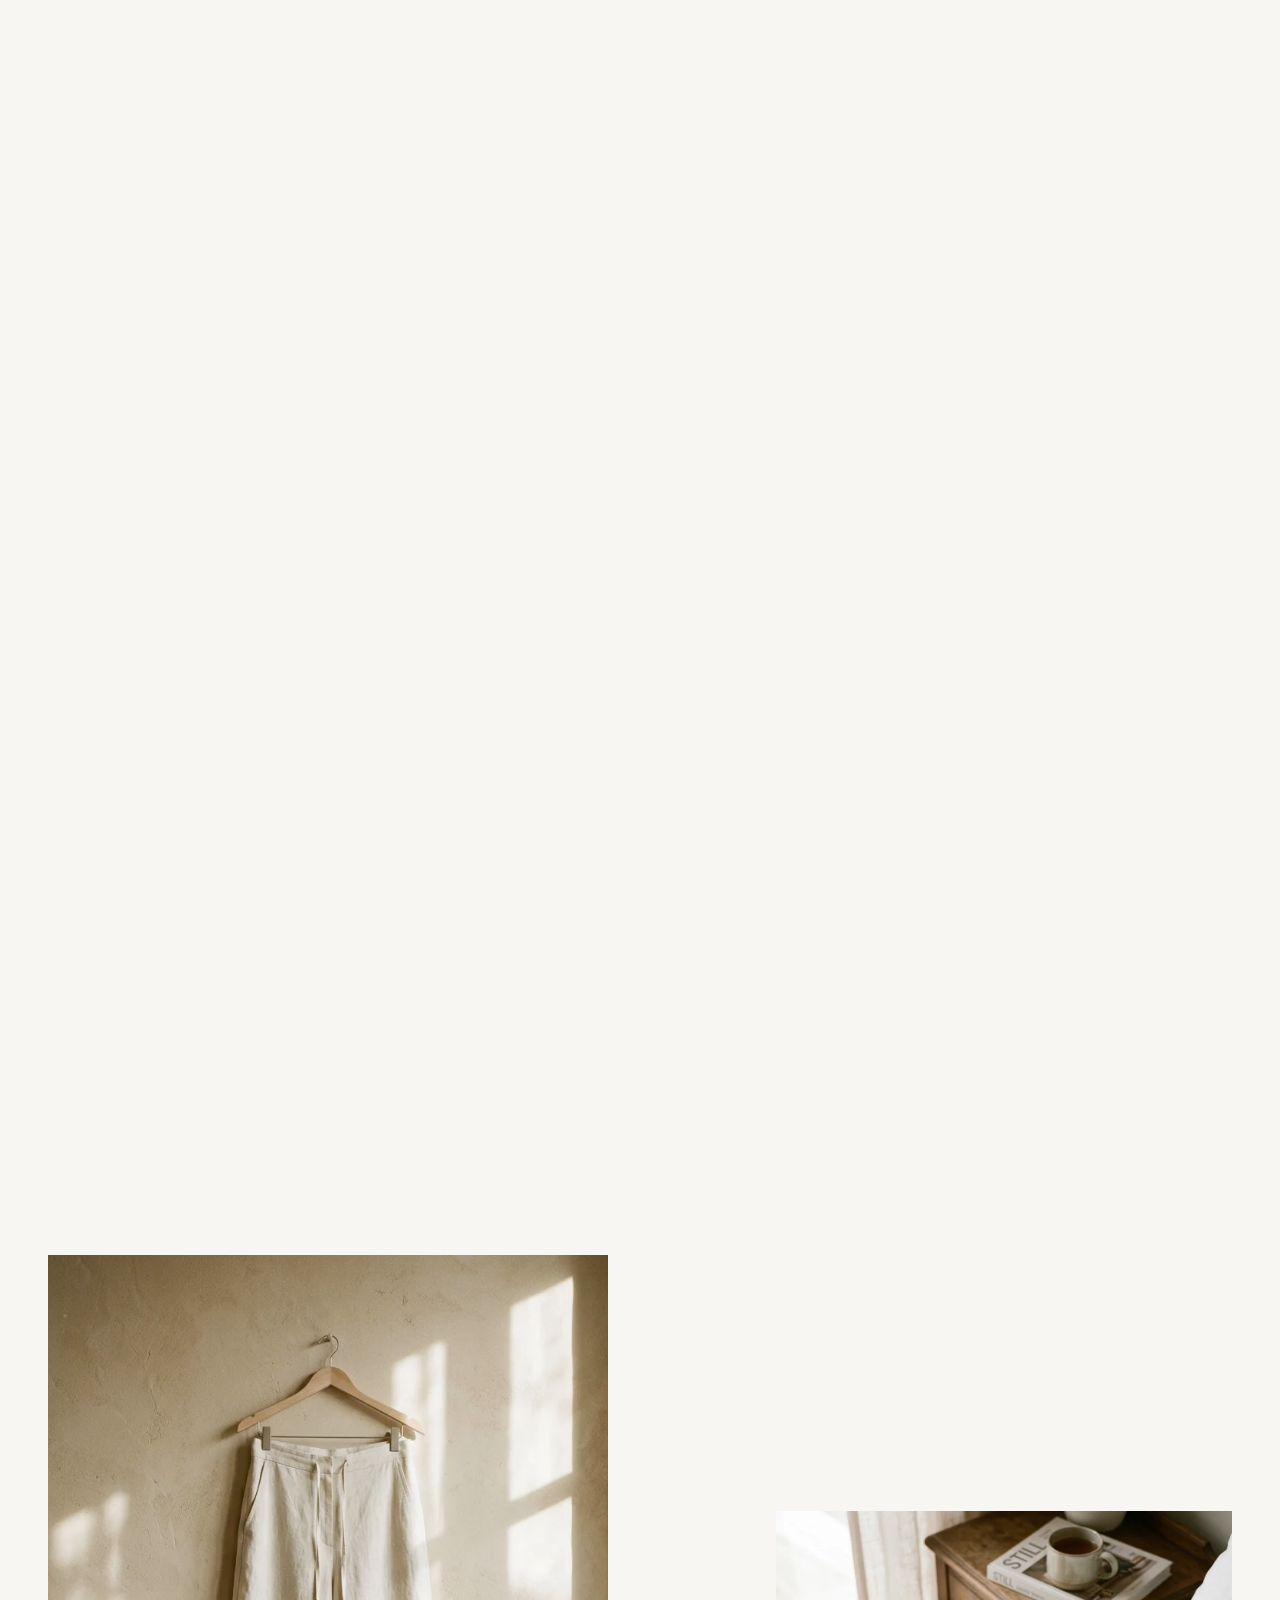
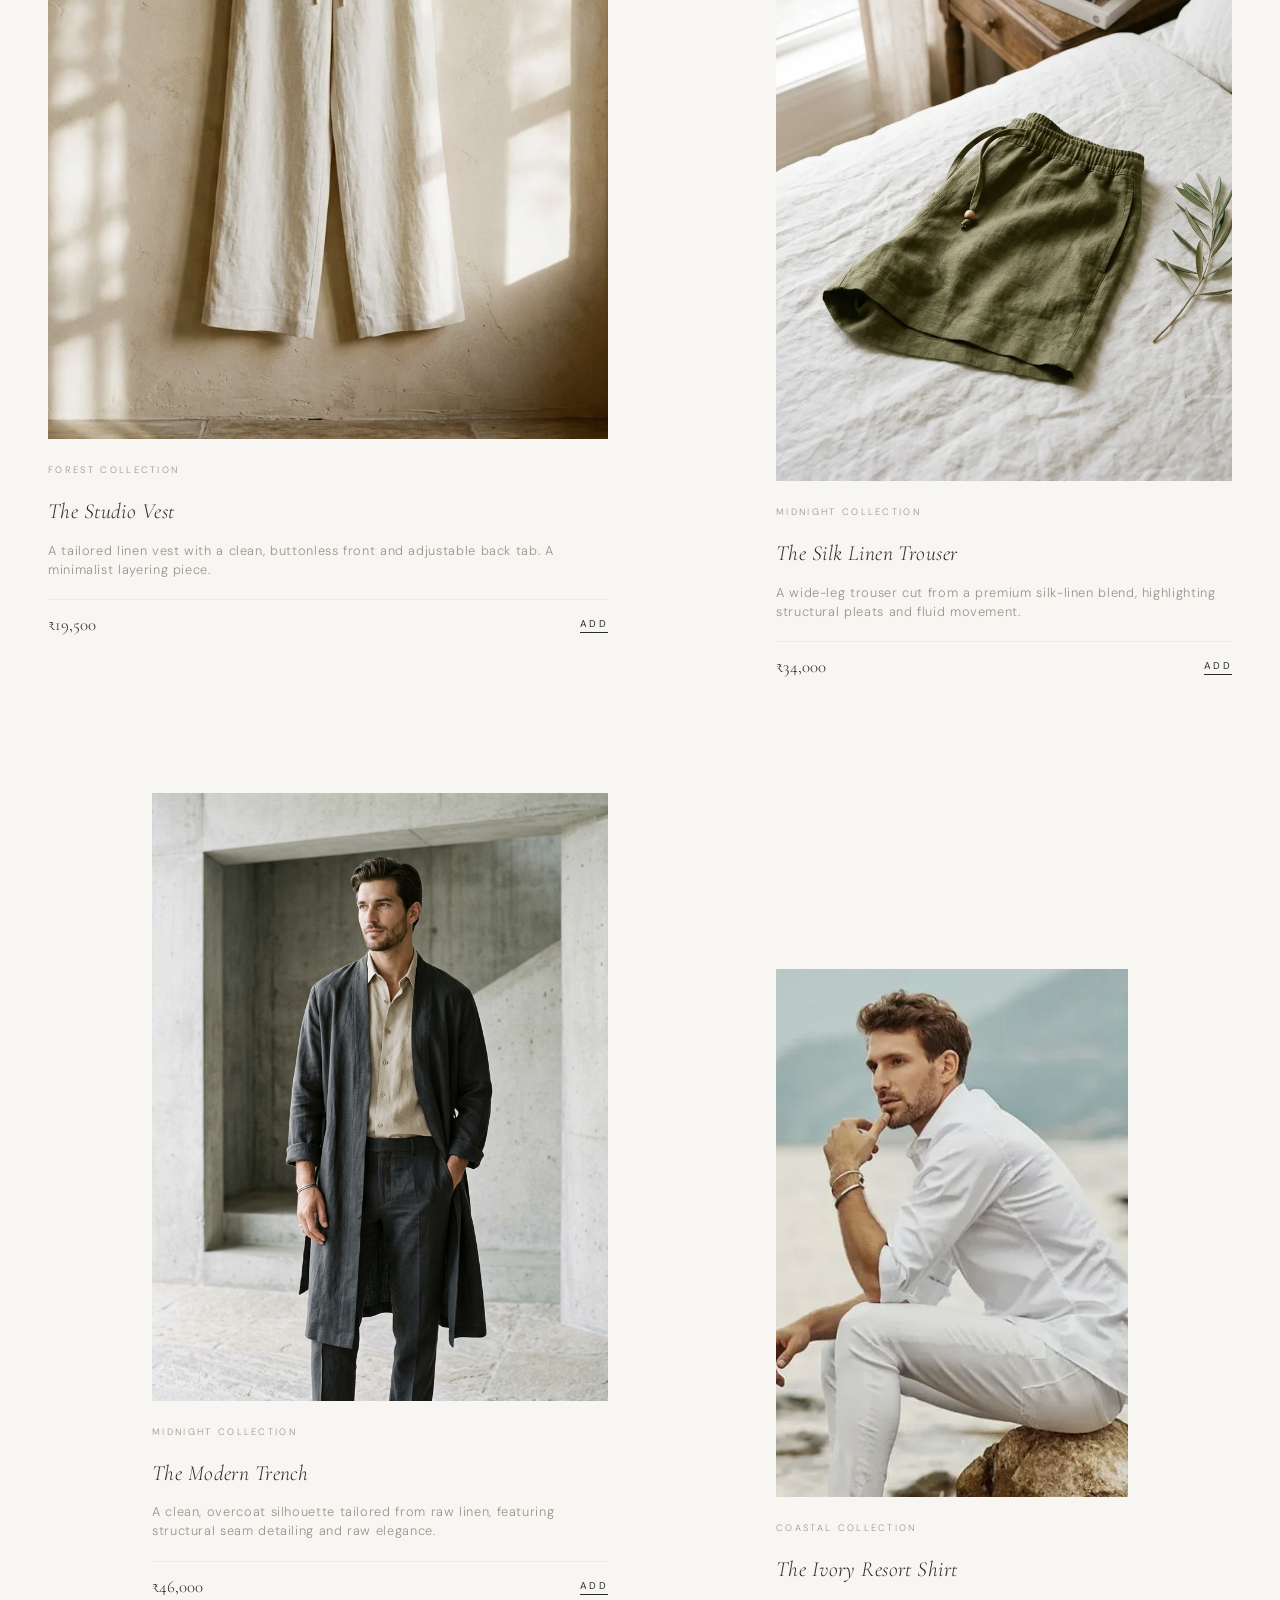
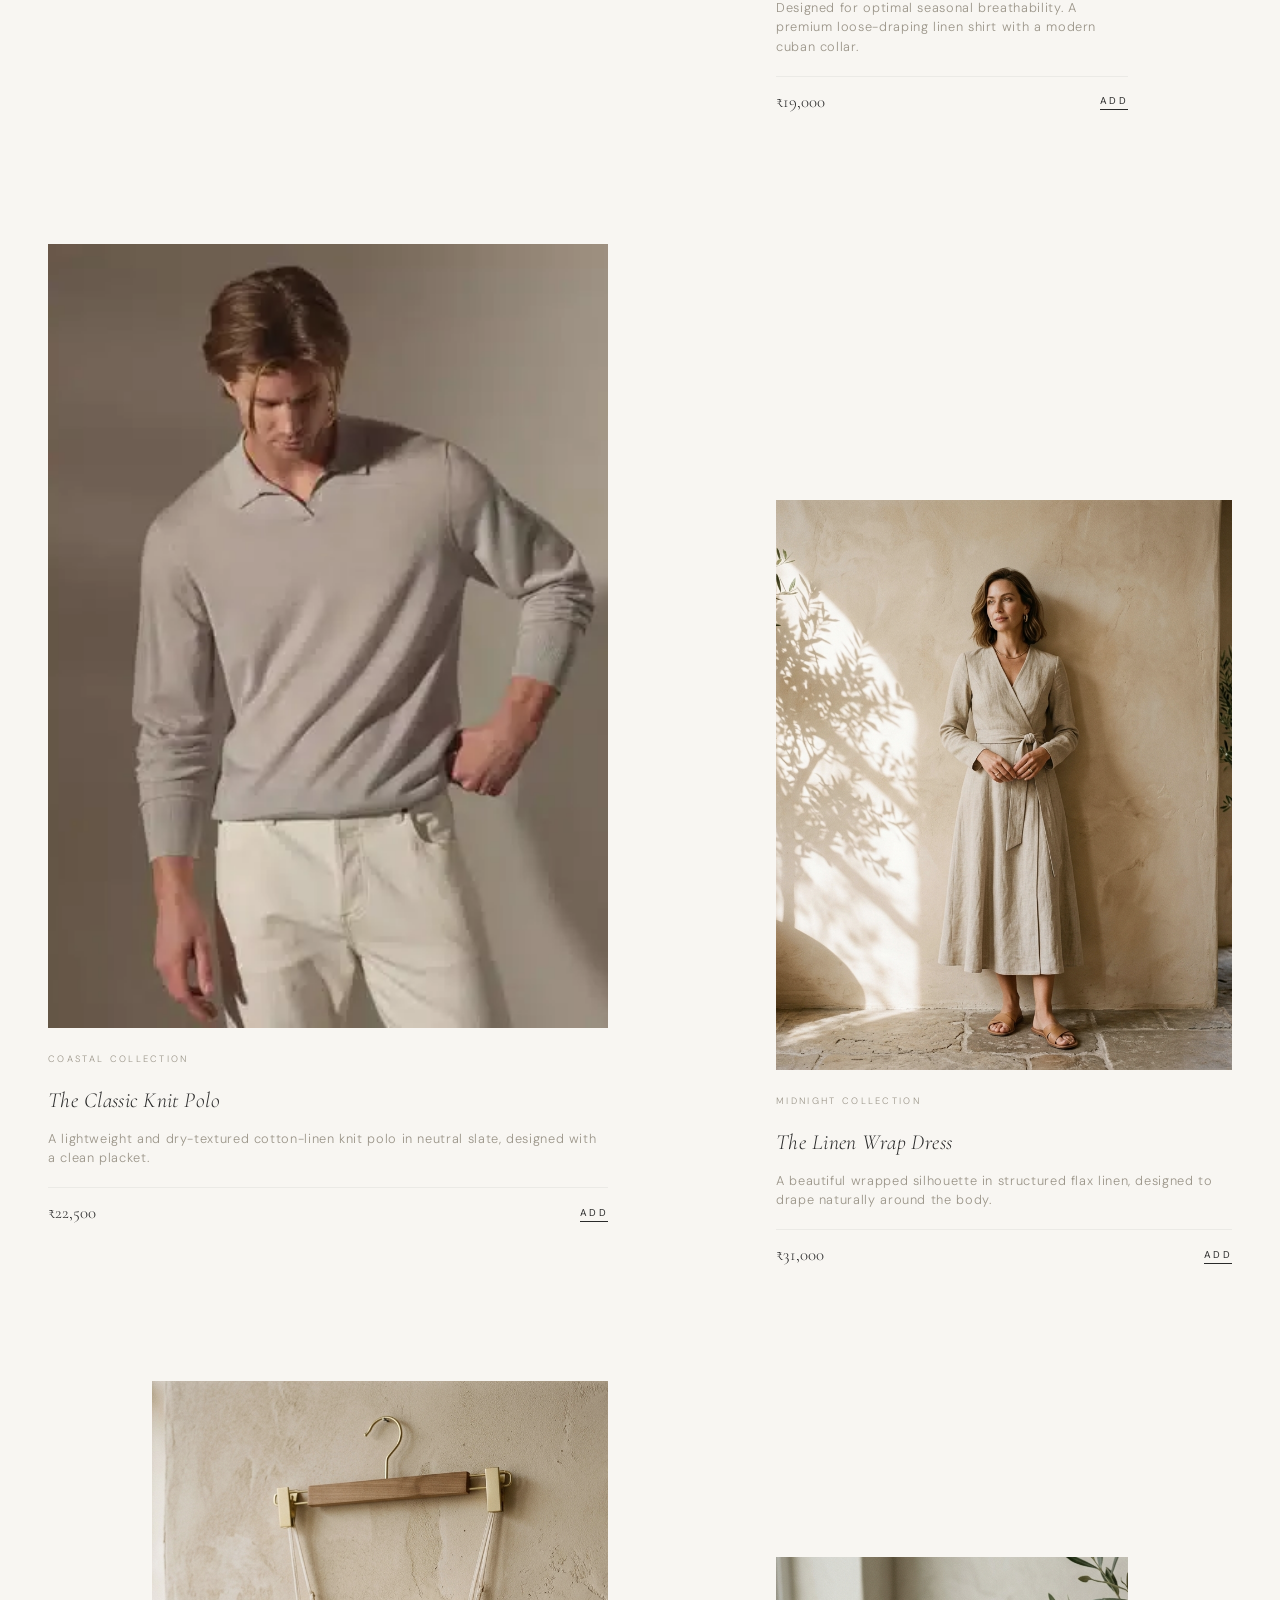
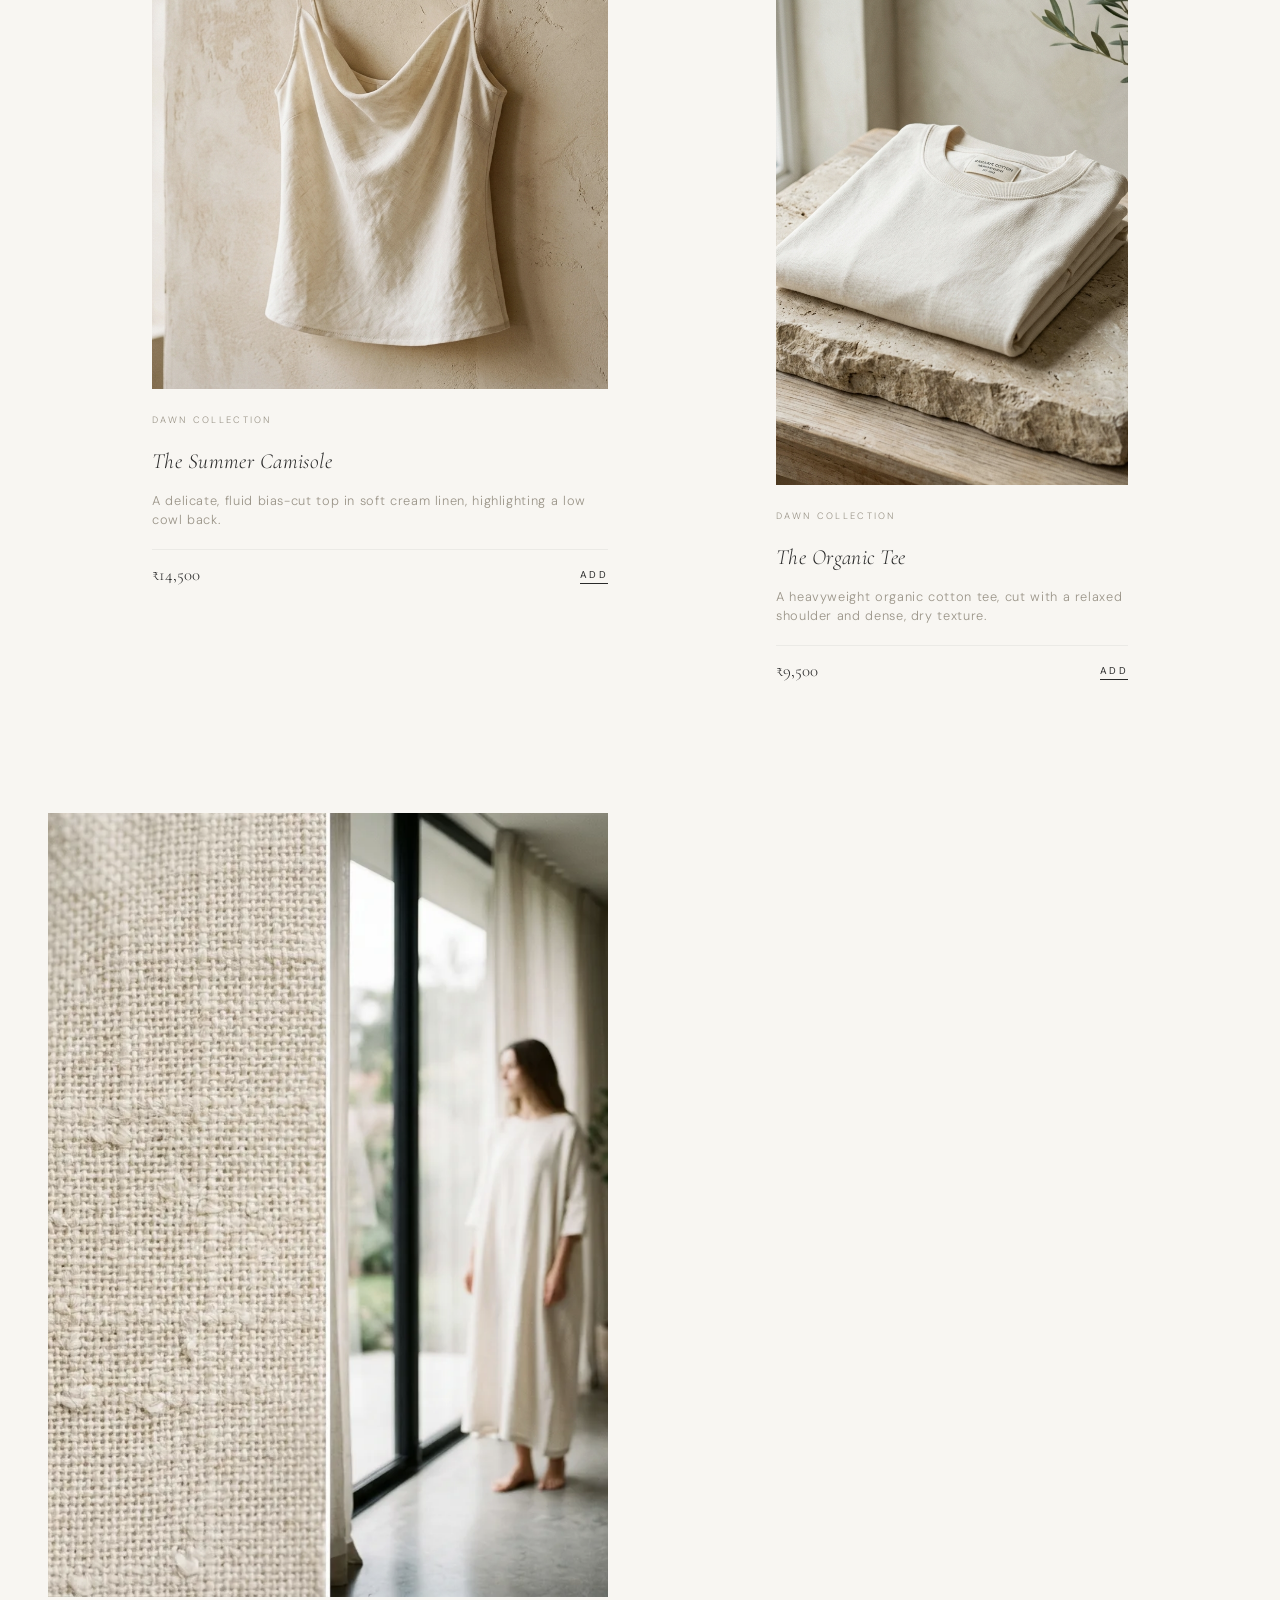
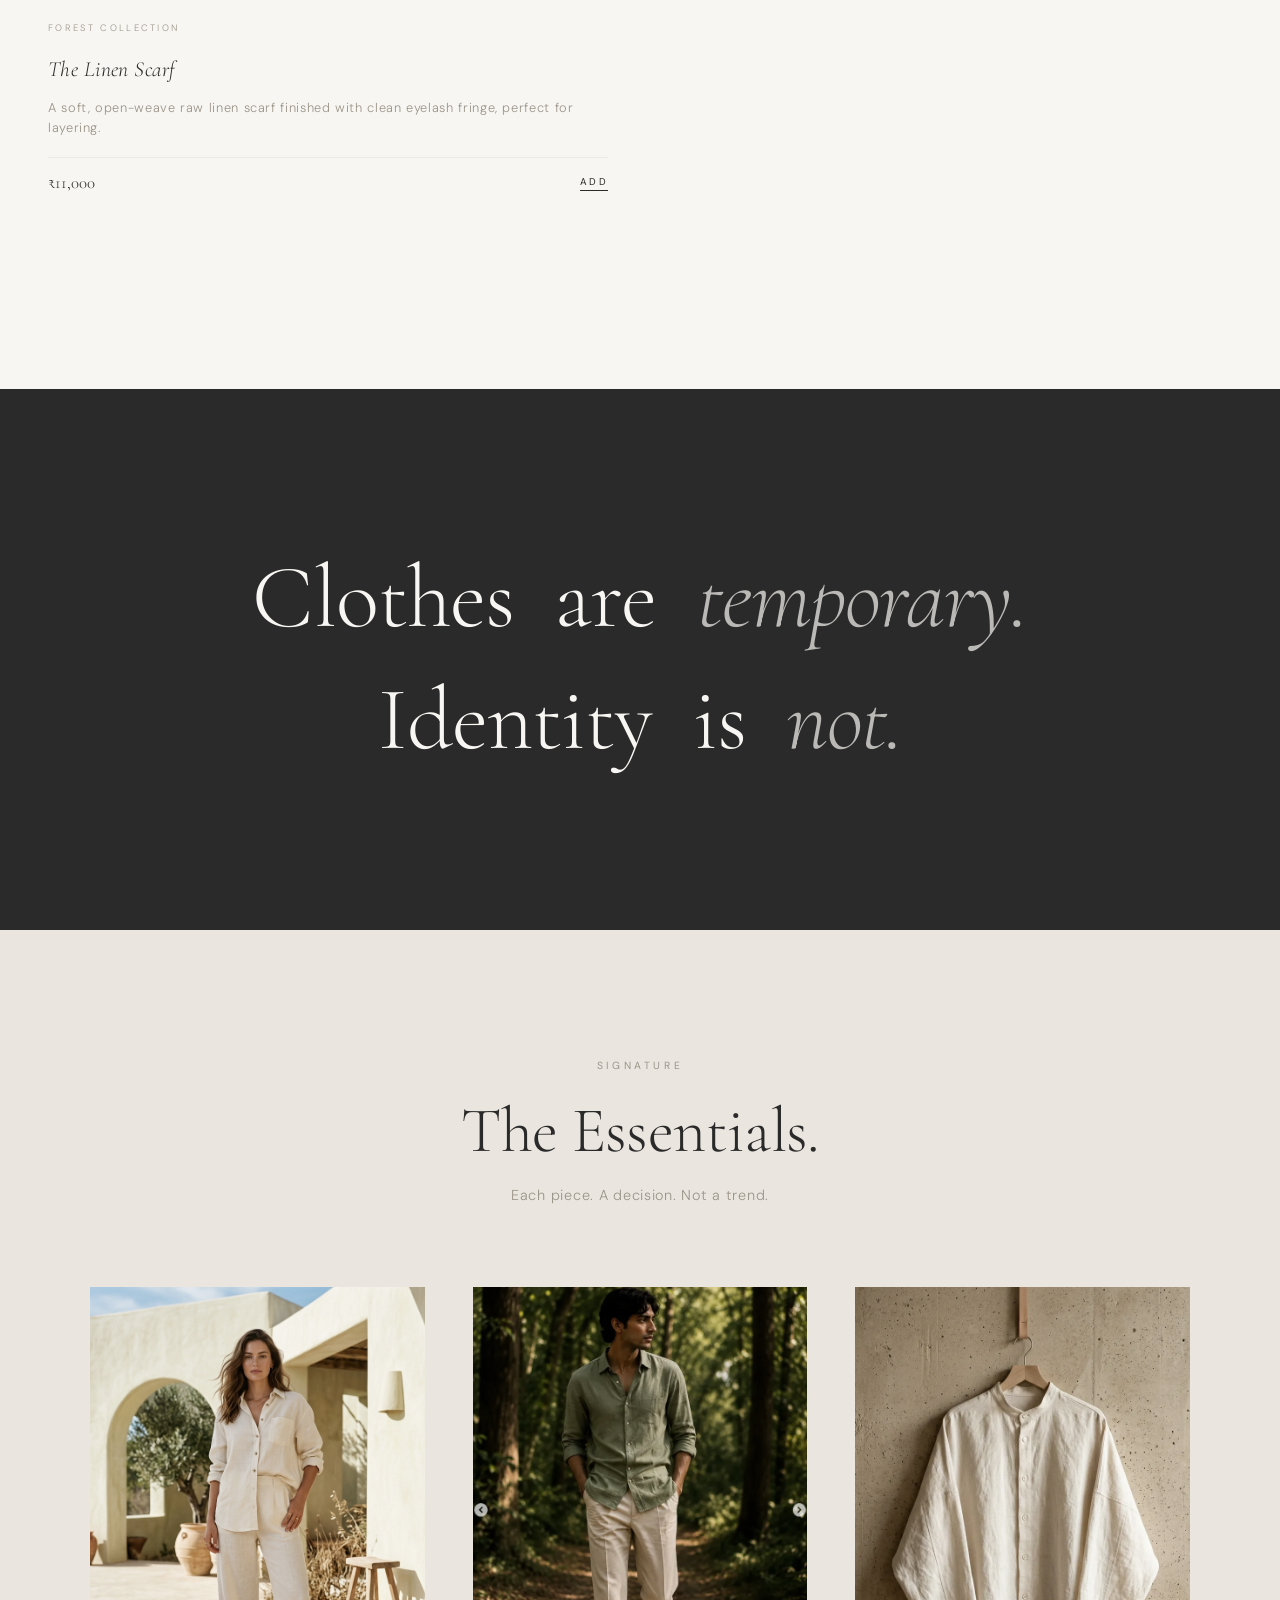
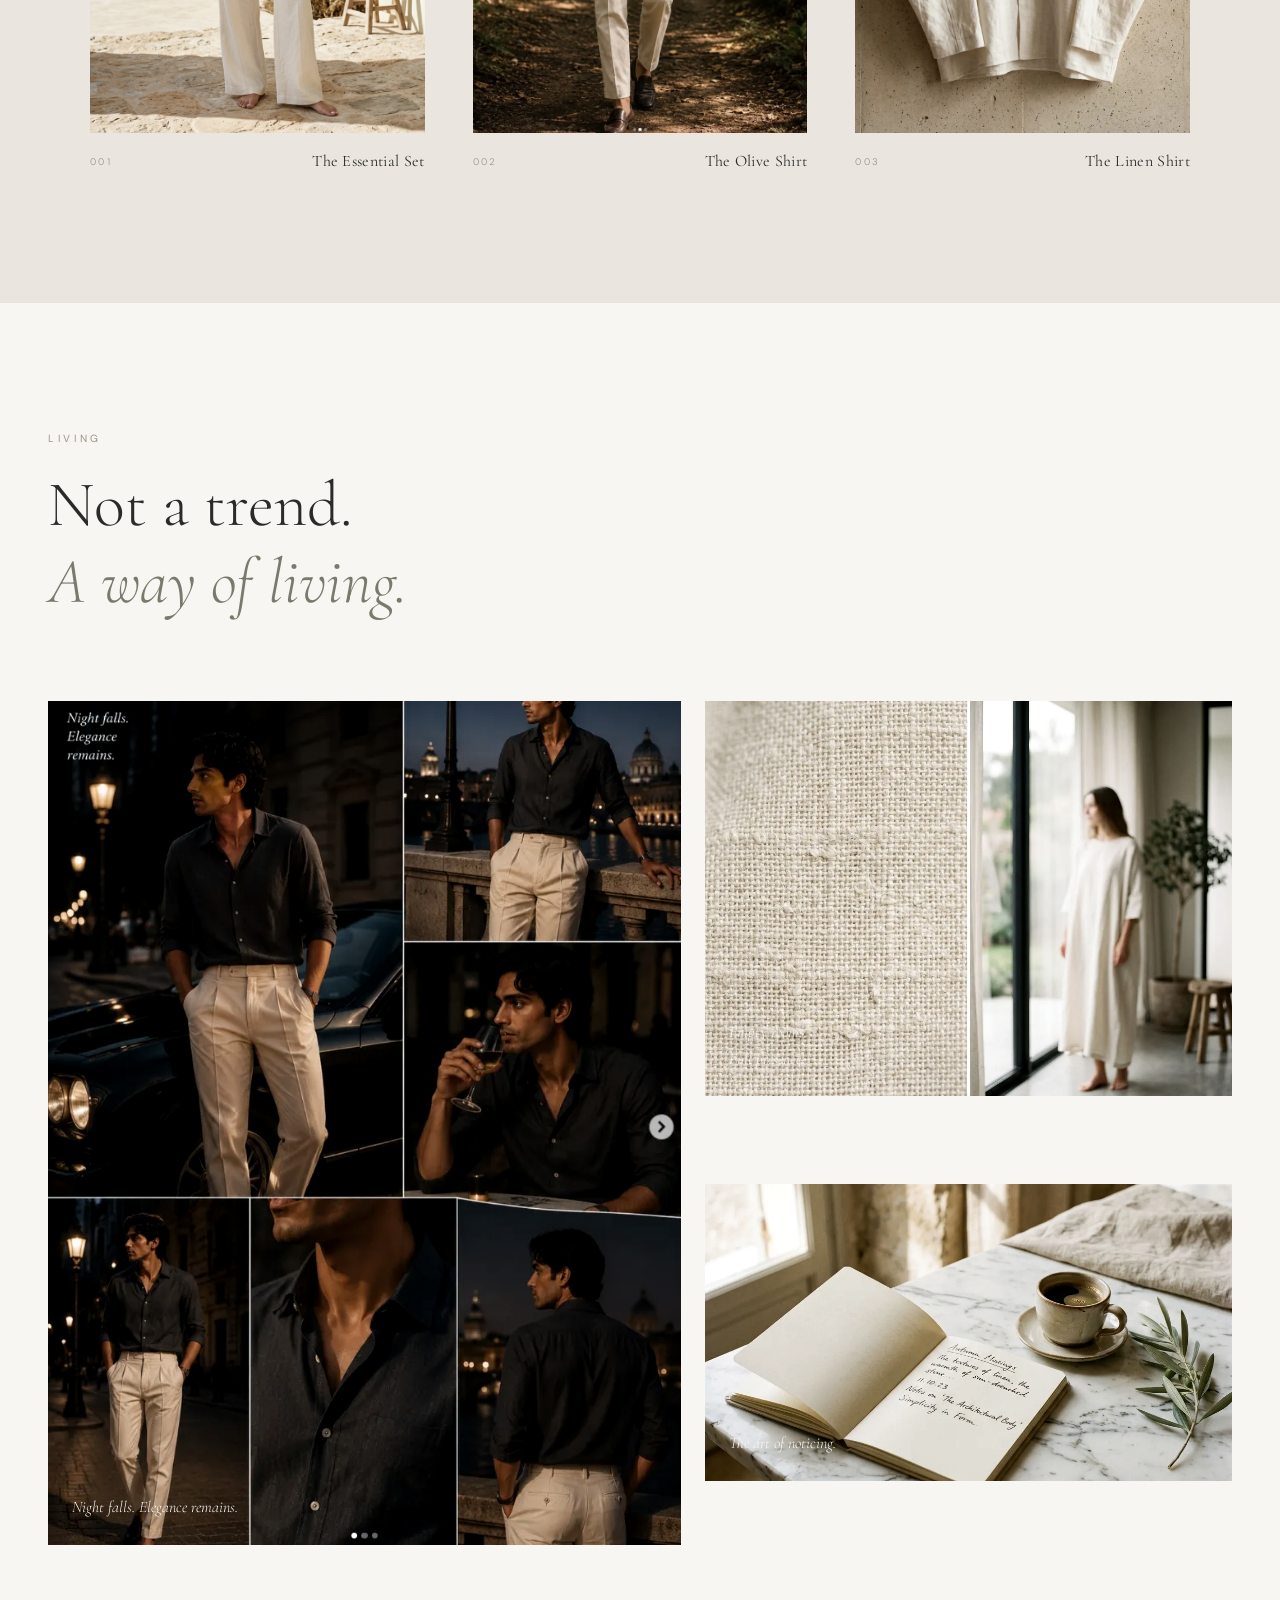
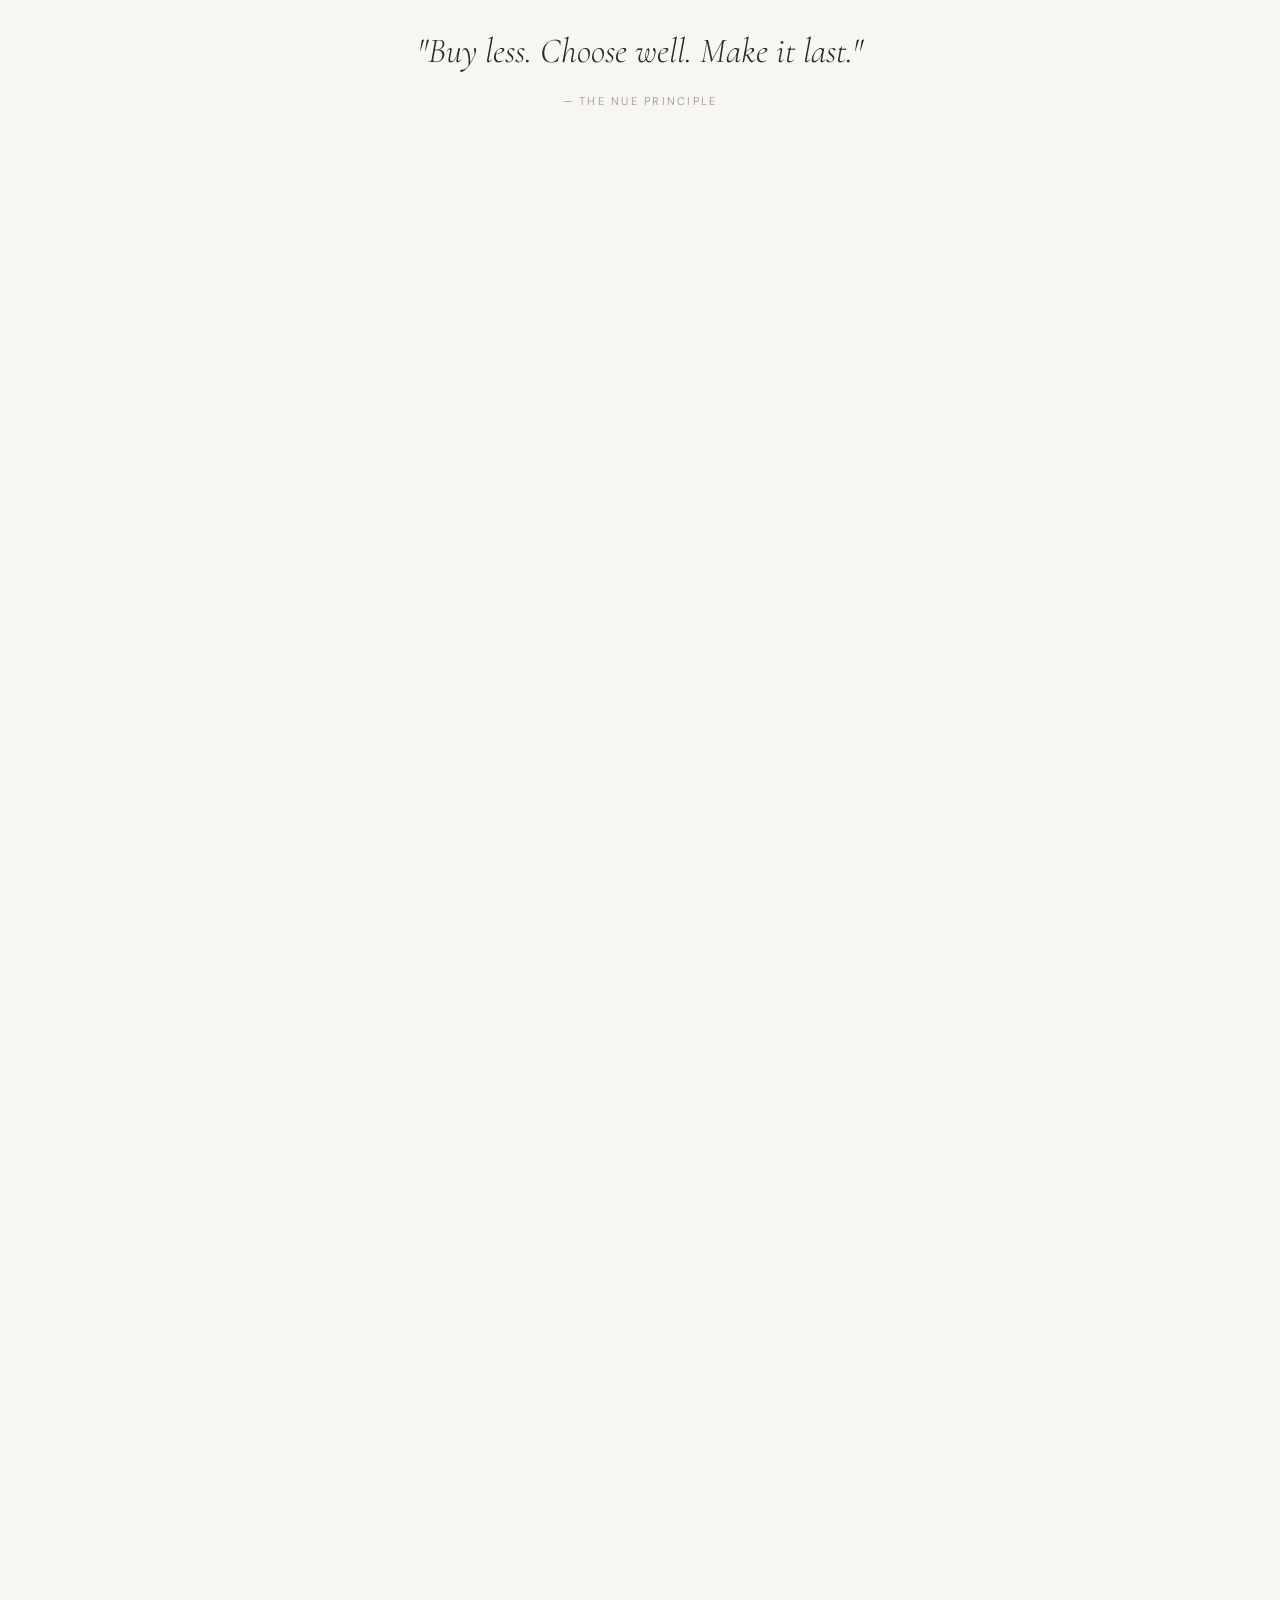
==== commit de2fa6b4: "Phase 4 - Brand Philosophy, UGC, SEO Content, GA4 Tracking & Optimization" ====
--- a/index.html
+++ b/index.html
@@ -44,6 +44,7 @@
     <ul class="nav-links" role="list">
       <li><a href="#collection" class="nav-link" data-analytics-nav="Collection">Collection</a></li>
       <li><a href="#essentials" class="nav-link" data-analytics-nav="Essentials">Essentials</a></li>
+      <li><a href="philosophy.html" class="nav-link" data-analytics-nav="Philosophy">Our Philosophy</a></li>
       <li><a href="#about" class="nav-link" data-analytics-nav="About">About</a></li>
       <li><a href="#journal" class="nav-link" data-analytics-nav="Journal">Journal</a></li>
     </ul>
@@ -84,6 +85,7 @@
       <ul role="list">
         <li><a href="#collection" class="mobile-nav-link">Collection</a></li>
         <li><a href="#essentials" class="mobile-nav-link">Essentials</a></li>
+        <li><a href="philosophy.html" class="mobile-nav-link">Our Philosophy</a></li>
         <li><a href="#about" class="mobile-nav-link">About</a></li>
         <li><a href="#journal" class="mobile-nav-link">Journal</a></li>
       </ul>
@@ -191,40 +193,34 @@
 
     <div class="collection-nav reveal">
       <button class="col-nav-btn active" data-filter="all">All</button>
-      <button class="col-nav-btn" data-filter="Linen Essentials">Linen Essentials</button>
+      <button class="col-nav-btn" data-filter="Dawn Collection">Dawn Collection</button>
       <button class="col-nav-btn" data-filter="Coastal Collection">Coastal Collection</button>
-      <button class="col-nav-btn" data-filter="Everyday Uniforms">Everyday Uniforms</button>
-      <button class="col-nav-btn" data-filter="Evening Edit">Evening Edit</button>
-      <button class="col-nav-btn" data-filter="Women's Linen Collection">Women's Linen Collection</button>
-      <button class="col-nav-btn" data-filter="Men's Collection">Men's Collection</button>
-      <button class="col-nav-btn" data-filter="Women's Collection">Women's Collection</button>
-      <button class="col-nav-btn" data-filter="Essentials Collection">Essentials Collection</button>
+      <button class="col-nav-btn" data-filter="Forest Collection">Forest Collection</button>
+      <button class="col-nav-btn" data-filter="Midnight Collection">Midnight Collection</button>
     </div>
 
     <div class="collection-grid">
 
       <article class="product-card reveal" data-id="1" data-name="The Essential Set" data-price="42000"
-        data-category="Women's Linen Collection" data-analytics-product="1">
+        data-category="Dawn Collection" data-analytics-product="1">
         <div class="product-image-wrap">
           <img src="assets/images/essential_set_new.png" alt="The Essential Set — NUE" class="product-img" loading="lazy" />
           <div class="product-overlay">
             <button class="quick-view-btn" data-id="1" aria-label="Quick View The Essential Set">Quick View</button>
-            <a href="product.html?id=1" class="view-product-btn" aria-label="View The Essential Set Details">View
-              Product</a>
+            <a href="product.html?id=1" class="view-product-btn" aria-label="View The Essential Set Details">View Product</a>
           </div>
           <button class="wishlist-btn-card" data-id="1" aria-label="Add to wishlist" title="Add to wishlist">
             <svg width="16" height="16" viewBox="0 0 24 24" fill="none" stroke="currentColor" stroke-width="1.5">
-              <path
-                d="M20.84 4.61a5.5 5.5 0 0 0-7.78 0L12 5.67l-1.06-1.06a5.5 5.5 0 0 0-7.78 7.78l1.06 1.06L12 21.23l7.78-7.78 1.06-1.06a5.5 5.5 0 0 0 0-7.78z" />
-            </svg>
-          </button>
-        </div>
-        <div class="product-info">
+              <path d="M20.84 4.61a5.5 5.5 0 0 0-7.78 0L12 5.67l-1.06-1.06a5.5 5.5 0 0 0-7.78 7.78l1.06 1.06L12 21.23l7.78-7.78 1.06-1.06a5.5 5.5 0 0 0 0-7.78z" />
+            </svg>
+          </button>
+        </div>
+        <div class="product-info">
+          <span class="product-card-collection">Dawn Collection</span>
           <a href="product.html?id=1">
             <h3 class="product-name">The Essential Set</h3>
           </a>
-          <p class="product-desc">A matching set of refined ease, cut from unbleached organic linen for natural texture.
-          </p>
+          <p class="product-desc">A matching set of refined ease, cut from unbleached organic linen for natural texture.</p>
           <div class="product-footer">
             <span class="product-price">₹42,000</span>
             <button class="add-to-cart" data-id="1" data-name="The Essential Set" data-price="42000"
@@ -239,22 +235,20 @@
           <img src="assets/images/yacht.webp" alt="The Coastal Trouser — NUE" class="product-img" loading="lazy" />
           <div class="product-overlay">
             <button class="quick-view-btn" data-id="2" aria-label="Quick View The Coastal Trouser">Quick View</button>
-            <a href="product.html?id=2" class="view-product-btn" aria-label="View The Coastal Trouser Details">View
-              Product</a>
+            <a href="product.html?id=2" class="view-product-btn" aria-label="View The Coastal Trouser Details">View Product</a>
           </div>
           <button class="wishlist-btn-card" data-id="2" aria-label="Add to wishlist" title="Add to wishlist">
             <svg width="16" height="16" viewBox="0 0 24 24" fill="none" stroke="currentColor" stroke-width="1.5">
-              <path
-                d="M20.84 4.61a5.5 5.5 0 0 0-7.78 0L12 5.67l-1.06-1.06a5.5 5.5 0 0 0-7.78 7.78l1.06 1.06L12 21.23l7.78-7.78 1.06-1.06a5.5 5.5 0 0 0 0-7.78z" />
-            </svg>
-          </button>
-        </div>
-        <div class="product-info">
+              <path d="M20.84 4.61a5.5 5.5 0 0 0-7.78 0L12 5.67l-1.06-1.06a5.5 5.5 0 0 0-7.78 7.78l1.06 1.06L12 21.23l7.78-7.78 1.06-1.06a5.5 5.5 0 0 0 0-7.78z" />
+            </svg>
+          </button>
+        </div>
+        <div class="product-info">
+          <span class="product-card-collection">Coastal Collection</span>
           <a href="product.html?id=2">
             <h3 class="product-name">The Coastal Trouser</h3>
           </a>
-          <p class="product-desc">Tailored for leisure. A structured yet relaxed trouser cut from breathable linen for
-            seaside afternoons.</p>
+          <p class="product-desc">Tailored for leisure. A structured yet relaxed trouser cut from breathable linen for seaside afternoons.</p>
           <div class="product-footer">
             <span class="product-price">₹28,000</span>
             <button class="add-to-cart" data-id="2" data-name="The Coastal Trouser" data-price="28000"
@@ -264,27 +258,25 @@
       </article>
 
       <article class="product-card reveal" data-id="3" data-name="The Olive Shirt" data-price="24500"
-        data-category="Everyday Uniforms" data-analytics-product="3">
+        data-category="Forest Collection" data-analytics-product="3">
         <div class="product-image-wrap">
           <img src="assets/images/forest.webp" alt="The Olive Shirt — NUE" class="product-img" loading="lazy" />
           <div class="product-overlay">
             <button class="quick-view-btn" data-id="3" aria-label="Quick View The Olive Shirt">Quick View</button>
-            <a href="product.html?id=3" class="view-product-btn" aria-label="View The Olive Shirt Details">View
-              Product</a>
+            <a href="product.html?id=3" class="view-product-btn" aria-label="View The Olive Shirt Details">View Product</a>
           </div>
           <button class="wishlist-btn-card" data-id="3" aria-label="Add to wishlist" title="Add to wishlist">
             <svg width="16" height="16" viewBox="0 0 24 24" fill="none" stroke="currentColor" stroke-width="1.5">
-              <path
-                d="M20.84 4.61a5.5 5.5 0 0 0-7.78 0L12 5.67l-1.06-1.06a5.5 5.5 0 0 0-7.78 7.78l1.06 1.06L12 21.23l7.78-7.78 1.06-1.06a5.5 5.5 0 0 0 0-7.78z" />
-            </svg>
-          </button>
-        </div>
-        <div class="product-info">
+              <path d="M20.84 4.61a5.5 5.5 0 0 0-7.78 0L12 5.67l-1.06-1.06a5.5 5.5 0 0 0-7.78 7.78l1.06 1.06L12 21.23l7.78-7.78 1.06-1.06a5.5 5.5 0 0 0 0-7.78z" />
+            </svg>
+          </button>
+        </div>
+        <div class="product-info">
+          <span class="product-card-collection">Forest Collection</span>
           <a href="product.html?id=3">
             <h3 class="product-name">The Olive Shirt</h3>
           </a>
-          <p class="product-desc">An earth-toned essential crafted in olive linen, featuring a relaxed drape and clean,
-            minimal stitching.</p>
+          <p class="product-desc">An earth-toned essential crafted in olive linen, featuring a relaxed drape and clean, minimal stitching.</p>
           <div class="product-footer">
             <span class="product-price">₹24,500</span>
             <button class="add-to-cart" data-id="3" data-name="The Olive Shirt" data-price="24500"
@@ -294,27 +286,25 @@
       </article>
 
       <article class="product-card reveal" data-id="4" data-name="The Linen Shirt" data-price="18000"
-        data-category="Linen Essentials" data-analytics-product="4">
+        data-category="Dawn Collection" data-analytics-product="4">
         <div class="product-image-wrap">
           <img src="assets/images/product4.webp" alt="The Linen Shirt — NUE" class="product-img" loading="lazy" />
           <div class="product-overlay">
             <button class="quick-view-btn" data-id="4" aria-label="Quick View The Linen Shirt">Quick View</button>
-            <a href="product.html?id=4" class="view-product-btn" aria-label="View The Linen Shirt Details">View
-              Product</a>
+            <a href="product.html?id=4" class="view-product-btn" aria-label="View The Linen Shirt Details">View Product</a>
           </div>
           <button class="wishlist-btn-card" data-id="4" aria-label="Add to wishlist" title="Add to wishlist">
             <svg width="16" height="16" viewBox="0 0 24 24" fill="none" stroke="currentColor" stroke-width="1.5">
-              <path
-                d="M20.84 4.61a5.5 5.5 0 0 0-7.78 0L12 5.67l-1.06-1.06a5.5 5.5 0 0 0-7.78 7.78l1.06 1.06L12 21.23l7.78-7.78 1.06-1.06a5.5 5.5 0 0 0 0-7.78z" />
-            </svg>
-          </button>
-        </div>
-        <div class="product-info">
+              <path d="M20.84 4.61a5.5 5.5 0 0 0-7.78 0L12 5.67l-1.06-1.06a5.5 5.5 0 0 0-7.78 7.78l1.06 1.06L12 21.23l7.78-7.78 1.06-1.06a5.5 5.5 0 0 0 0-7.78z" />
+            </svg>
+          </button>
+        </div>
+        <div class="product-info">
+          <span class="product-card-collection">Dawn Collection</span>
           <a href="product.html?id=4">
             <h3 class="product-name">The Linen Shirt</h3>
           </a>
-          <p class="product-desc">The cornerstone of a timeless wardrobe, cut from light ivory linen with a clean,
-            classic collar.</p>
+          <p class="product-desc">The cornerstone of a timeless wardrobe, cut from light ivory linen with a clean, classic collar.</p>
           <div class="product-footer">
             <span class="product-price">₹18,000</span>
             <button class="add-to-cart" data-id="4" data-name="The Linen Shirt" data-price="18000"
@@ -324,27 +314,25 @@
       </article>
 
       <article class="product-card reveal" data-id="5" data-name="The Dune Trench" data-price="56000"
-        data-category="Everyday Uniforms" data-analytics-product="5">
+        data-category="Forest Collection" data-analytics-product="5">
         <div class="product-image-wrap">
           <img src="assets/images/product5.webp" alt="The Dune Trench — NUE" class="product-img" loading="lazy" />
           <div class="product-overlay">
             <button class="quick-view-btn" data-id="5" aria-label="Quick View The Dune Trench">Quick View</button>
-            <a href="product.html?id=5" class="view-product-btn" aria-label="View The Dune Trench Details">View
-              Product</a>
+            <a href="product.html?id=5" class="view-product-btn" aria-label="View The Dune Trench Details">View Product</a>
           </div>
           <button class="wishlist-btn-card" data-id="5" aria-label="Add to wishlist" title="Add to wishlist">
             <svg width="16" height="16" viewBox="0 0 24 24" fill="none" stroke="currentColor" stroke-width="1.5">
-              <path
-                d="M20.84 4.61a5.5 5.5 0 0 0-7.78 0L12 5.67l-1.06-1.06a5.5 5.5 0 0 0-7.78 7.78l1.06 1.06L12 21.23l7.78-7.78 1.06-1.06a5.5 5.5 0 0 0 0-7.78z" />
-            </svg>
-          </button>
-        </div>
-        <div class="product-info">
+              <path d="M20.84 4.61a5.5 5.5 0 0 0-7.78 0L12 5.67l-1.06-1.06a5.5 5.5 0 0 0-7.78 7.78l1.06 1.06L12 21.23l7.78-7.78 1.06-1.06a5.5 5.5 0 0 0 0-7.78z" />
+            </svg>
+          </button>
+        </div>
+        <div class="product-info">
+          <span class="product-card-collection">Forest Collection</span>
           <a href="product.html?id=5">
             <h3 class="product-name">The Dune Trench</h3>
           </a>
-          <p class="product-desc">An unstructured trench coat in heavyweight linen, featuring raw edges and a relaxed,
-            draped silhouette.</p>
+          <p class="product-desc">An unstructured trench coat in heavyweight linen, featuring raw edges and a relaxed, draped silhouette.</p>
           <div class="product-footer">
             <span class="product-price">₹56,000</span>
             <button class="add-to-cart" data-id="5" data-name="The Dune Trench" data-price="56000"
@@ -354,27 +342,25 @@
       </article>
 
       <article class="product-card reveal" data-id="6" data-name="The Linen Slip" data-price="22000"
-        data-category="Women's Linen Collection" data-analytics-product="6">
+        data-category="Dawn Collection" data-analytics-product="6">
         <div class="product-image-wrap">
           <img src="assets/images/product6.webp" alt="The Linen Slip — NUE" class="product-img" loading="lazy" />
           <div class="product-overlay">
             <button class="quick-view-btn" data-id="6" aria-label="Quick View The Linen Slip">Quick View</button>
-            <a href="product.html?id=6" class="view-product-btn" aria-label="View The Linen Slip Details">View
-              Product</a>
+            <a href="product.html?id=6" class="view-product-btn" aria-label="View The Linen Slip Details">View Product</a>
           </div>
           <button class="wishlist-btn-card" data-id="6" aria-label="Add to wishlist" title="Add to wishlist">
             <svg width="16" height="16" viewBox="0 0 24 24" fill="none" stroke="currentColor" stroke-width="1.5">
-              <path
-                d="M20.84 4.61a5.5 5.5 0 0 0-7.78 0L12 5.67l-1.06-1.06a5.5 5.5 0 0 0-7.78 7.78l1.06 1.06L12 21.23l7.78-7.78 1.06-1.06a5.5 5.5 0 0 0 0-7.78z" />
-            </svg>
-          </button>
-        </div>
-        <div class="product-info">
+              <path d="M20.84 4.61a5.5 5.5 0 0 0-7.78 0L12 5.67l-1.06-1.06a5.5 5.5 0 0 0-7.78 7.78l1.06 1.06L12 21.23l7.78-7.78 1.06-1.06a5.5 5.5 0 0 0 0-7.78z" />
+            </svg>
+          </button>
+        </div>
+        <div class="product-info">
+          <span class="product-card-collection">Dawn Collection</span>
           <a href="product.html?id=6">
             <h3 class="product-name">The Linen Slip</h3>
           </a>
-          <p class="product-desc">A fluid silhouette bias-cut from soft, pre-washed linen. Effortless elegance for warm
-            summer evenings.</p>
+          <p class="product-desc">A fluid silhouette bias-cut from soft, pre-washed linen. Effortless elegance for warm summer evenings.</p>
           <div class="product-footer">
             <span class="product-price">₹22,000</span>
             <button class="add-to-cart" data-id="6" data-name="The Linen Slip" data-price="22000"
@@ -389,22 +375,20 @@
           <img src="assets/images/product7.webp" alt="The Resort Knit — NUE" class="product-img" loading="lazy" />
           <div class="product-overlay">
             <button class="quick-view-btn" data-id="7" aria-label="Quick View The Resort Knit">Quick View</button>
-            <a href="product.html?id=7" class="view-product-btn" aria-label="View The Resort Knit Details">View
-              Product</a>
+            <a href="product.html?id=7" class="view-product-btn" aria-label="View The Resort Knit Details">View Product</a>
           </div>
           <button class="wishlist-btn-card" data-id="7" aria-label="Add to wishlist" title="Add to wishlist">
             <svg width="16" height="16" viewBox="0 0 24 24" fill="none" stroke="currentColor" stroke-width="1.5">
-              <path
-                d="M20.84 4.61a5.5 5.5 0 0 0-7.78 0L12 5.67l-1.06-1.06a5.5 5.5 0 0 0-7.78 7.78l1.06 1.06L12 21.23l7.78-7.78 1.06-1.06a5.5 5.5 0 0 0 0-7.78z" />
-            </svg>
-          </button>
-        </div>
-        <div class="product-info">
+              <path d="M20.84 4.61a5.5 5.5 0 0 0-7.78 0L12 5.67l-1.06-1.06a5.5 5.5 0 0 0-7.78 7.78l1.06 1.06L12 21.23l7.78-7.78 1.06-1.06a5.5 5.5 0 0 0 0-7.78z" />
+            </svg>
+          </button>
+        </div>
+        <div class="product-info">
+          <span class="product-card-collection">Coastal Collection</span>
           <a href="product.html?id=7">
             <h3 class="product-name">The Resort Knit</h3>
           </a>
-          <p class="product-desc">A dry-hand open-knit polo crafted from an organic linen-cotton blend. Breathable
-            texture for coastal breezes.</p>
+          <p class="product-desc">A dry-hand open-knit polo crafted from an organic linen-cotton blend. Breathable texture for coastal breezes.</p>
           <div class="product-footer">
             <span class="product-price">₹32,000</span>
             <button class="add-to-cart" data-id="7" data-name="The Resort Knit" data-price="32000"
@@ -414,27 +398,25 @@
       </article>
 
       <article class="product-card reveal" data-id="8" data-name="The Evening Blazer" data-price="48000"
-        data-category="Evening Edit" data-analytics-product="8">
+        data-category="Midnight Collection" data-analytics-product="8">
         <div class="product-image-wrap">
           <img src="assets/images/product8.webp" alt="The Evening Blazer — NUE" class="product-img" loading="lazy" />
           <div class="product-overlay">
             <button class="quick-view-btn" data-id="8" aria-label="Quick View The Evening Blazer">Quick View</button>
-            <a href="product.html?id=8" class="view-product-btn" aria-label="View The Evening Blazer Details">View
-              Product</a>
+            <a href="product.html?id=8" class="view-product-btn" aria-label="View The Evening Blazer Details">View Product</a>
           </div>
           <button class="wishlist-btn-card" data-id="8" aria-label="Add to wishlist" title="Add to wishlist">
             <svg width="16" height="16" viewBox="0 0 24 24" fill="none" stroke="currentColor" stroke-width="1.5">
-              <path
-                d="M20.84 4.61a5.5 5.5 0 0 0-7.78 0L12 5.67l-1.06-1.06a5.5 5.5 0 0 0-7.78 7.78l1.06 1.06L12 21.23l7.78-7.78 1.06-1.06a5.5 5.5 0 0 0 0-7.78z" />
-            </svg>
-          </button>
-        </div>
-        <div class="product-info">
+              <path d="M20.84 4.61a5.5 5.5 0 0 0-7.78 0L12 5.67l-1.06-1.06a5.5 5.5 0 0 0-7.78 7.78l1.06 1.06L12 21.23l7.78-7.78 1.06-1.06a5.5 5.5 0 0 0 0-7.78z" />
+            </svg>
+          </button>
+        </div>
+        <div class="product-info">
+          <span class="product-card-collection">Midnight Collection</span>
           <a href="product.html?id=8">
             <h3 class="product-name">The Evening Blazer</h3>
           </a>
-          <p class="product-desc">A double-breasted relaxed blazer cut from a structured linen-wool blend, offering
-            architectural drape.</p>
+          <p class="product-desc">A double-breasted relaxed blazer cut from a structured linen-wool blend, offering architectural drape.</p>
           <div class="product-footer">
             <span class="product-price">₹48,000</span>
             <button class="add-to-cart" data-id="8" data-name="The Evening Blazer" data-price="48000"
@@ -444,27 +426,25 @@
       </article>
 
       <article class="product-card reveal" data-id="9" data-name="The Studio Vest" data-price="19500"
-        data-category="Linen Essentials" data-analytics-product="9">
+        data-category="Forest Collection" data-analytics-product="9">
         <div class="product-image-wrap">
           <img src="assets/images/product9.webp" alt="The Studio Vest — NUE" class="product-img" loading="lazy" />
           <div class="product-overlay">
             <button class="quick-view-btn" data-id="9" aria-label="Quick View The Studio Vest">Quick View</button>
-            <a href="product.html?id=9" class="view-product-btn" aria-label="View The Studio Vest Details">View
-              Product</a>
+            <a href="product.html?id=9" class="view-product-btn" aria-label="View The Studio Vest Details">View Product</a>
           </div>
           <button class="wishlist-btn-card" data-id="9" aria-label="Add to wishlist" title="Add to wishlist">
             <svg width="16" height="16" viewBox="0 0 24 24" fill="none" stroke="currentColor" stroke-width="1.5">
-              <path
-                d="M20.84 4.61a5.5 5.5 0 0 0-7.78 0L12 5.67l-1.06-1.06a5.5 5.5 0 0 0-7.78 7.78l1.06 1.06L12 21.23l7.78-7.78 1.06-1.06a5.5 5.5 0 0 0 0-7.78z" />
-            </svg>
-          </button>
-        </div>
-        <div class="product-info">
+              <path d="M20.84 4.61a5.5 5.5 0 0 0-7.78 0L12 5.67l-1.06-1.06a5.5 5.5 0 0 0-7.78 7.78l1.06 1.06L12 21.23l7.78-7.78 1.06-1.06a5.5 5.5 0 0 0 0-7.78z" />
+            </svg>
+          </button>
+        </div>
+        <div class="product-info">
+          <span class="product-card-collection">Forest Collection</span>
           <a href="product.html?id=9">
             <h3 class="product-name">The Studio Vest</h3>
           </a>
-          <p class="product-desc">A tailored linen vest with a clean, buttonless front and adjustable back tab. A
-            minimalist layering piece.</p>
+          <p class="product-desc">A tailored linen vest with a clean, buttonless front and adjustable back tab. A minimalist layering piece.</p>
           <div class="product-footer">
             <span class="product-price">₹19,500</span>
             <button class="add-to-cart" data-id="9" data-name="The Studio Vest" data-price="19500"
@@ -474,29 +454,25 @@
       </article>
 
       <article class="product-card reveal" data-id="10" data-name="The Silk Linen Trouser" data-price="34000"
-        data-category="Evening Edit" data-analytics-product="10">
-        <div class="product-image-wrap">
-          <img src="assets/images/product10.webp" alt="The Silk Linen Trouser — NUE" class="product-img"
-            loading="lazy" />
-          <div class="product-overlay">
-            <button class="quick-view-btn" data-id="10" aria-label="Quick View The Silk Linen Trouser">Quick
-              View</button>
-            <a href="product.html?id=10" class="view-product-btn" aria-label="View The Silk Linen Trouser Details">View
-              Product</a>
+        data-category="Midnight Collection" data-analytics-product="10">
+        <div class="product-image-wrap">
+          <img src="assets/images/product10.webp" alt="The Silk Linen Trouser — NUE" class="product-img" loading="lazy" />
+          <div class="product-overlay">
+            <button class="quick-view-btn" data-id="10" aria-label="Quick View The Silk Linen Trouser">Quick View</button>
+            <a href="product.html?id=10" class="view-product-btn" aria-label="View The Silk Linen Trouser Details">View Product</a>
           </div>
           <button class="wishlist-btn-card" data-id="10" aria-label="Add to wishlist" title="Add to wishlist">
             <svg width="16" height="16" viewBox="0 0 24 24" fill="none" stroke="currentColor" stroke-width="1.5">
-              <path
-                d="M20.84 4.61a5.5 5.5 0 0 0-7.78 0L12 5.67l-1.06-1.06a5.5 5.5 0 0 0-7.78 7.78l1.06 1.06L12 21.23l7.78-7.78 1.06-1.06a5.5 5.5 0 0 0 0-7.78z" />
-            </svg>
-          </button>
-        </div>
-        <div class="product-info">
+              <path d="M20.84 4.61a5.5 5.5 0 0 0-7.78 0L12 5.67l-1.06-1.06a5.5 5.5 0 0 0-7.78 7.78l1.06 1.06L12 21.23l7.78-7.78 1.06-1.06a5.5 5.5 0 0 0 0-7.78z" />
+            </svg>
+          </button>
+        </div>
+        <div class="product-info">
+          <span class="product-card-collection">Midnight Collection</span>
           <a href="product.html?id=10">
             <h3 class="product-name">The Silk Linen Trouser</h3>
           </a>
-          <p class="product-desc">A wide-leg trouser cut from a premium silk-linen blend, highlighting structural pleats
-            and fluid movement.</p>
+          <p class="product-desc">A wide-leg trouser cut from a premium silk-linen blend, highlighting structural pleats and fluid movement.</p>
           <div class="product-footer">
             <span class="product-price">₹34,000</span>
             <button class="add-to-cart" data-id="10" data-name="The Silk Linen Trouser" data-price="34000"
@@ -506,22 +482,21 @@
       </article>
 
       <article class="product-card reveal" data-id="11" data-name="The Modern Trench" data-price="46000"
-        data-category="Men's Collection" data-analytics-product="11">
+        data-category="Midnight Collection" data-analytics-product="11">
         <div class="product-image-wrap">
           <img src="assets/images/mens_trench.png" alt="The Modern Trench — NUE" class="product-img" loading="lazy" />
           <div class="product-overlay">
             <button class="quick-view-btn" data-id="11" aria-label="Quick View The Modern Trench">Quick View</button>
-            <a href="product.html?id=11" class="view-product-btn" aria-label="View The Modern Trench Details">View
-              Product</a>
+            <a href="product.html?id=11" class="view-product-btn" aria-label="View The Modern Trench Details">View Product</a>
           </div>
           <button class="wishlist-btn-card" data-id="11" aria-label="Add to wishlist" title="Add to wishlist">
             <svg width="16" height="16" viewBox="0 0 24 24" fill="none" stroke="currentColor" stroke-width="1.5">
-              <path
-                d="M20.84 4.61a5.5 5.5 0 0 0-7.78 0L12 5.67l-1.06-1.06a5.5 5.5 0 0 0-7.78 7.78l1.06 1.06L12 21.23l7.78-7.78 1.06-1.06a5.5 5.5 0 0 0 0-7.78z" />
-            </svg>
-          </button>
-        </div>
-        <div class="product-info">
+              <path d="M20.84 4.61a5.5 5.5 0 0 0-7.78 0L12 5.67l-1.06-1.06a5.5 5.5 0 0 0-7.78 7.78l1.06 1.06L12 21.23l7.78-7.78 1.06-1.06a5.5 5.5 0 0 0 0-7.78z" />
+            </svg>
+          </button>
+        </div>
+        <div class="product-info">
+          <span class="product-card-collection">Midnight Collection</span>
           <a href="product.html?id=11">
             <h3 class="product-name">The Modern Trench</h3>
           </a>
@@ -535,22 +510,21 @@
       </article>
 
       <article class="product-card reveal" data-id="12" data-name="The Ivory Resort Shirt" data-price="19000"
-        data-category="Men's Collection" data-analytics-product="12">
+        data-category="Coastal Collection" data-analytics-product="12">
         <div class="product-image-wrap">
           <img src="assets/images/10-Best-White-Outfits-For-Men-in-2022-930x620.jpg.webp" alt="The Ivory Resort Shirt — NUE" class="product-img" loading="lazy" />
           <div class="product-overlay">
             <button class="quick-view-btn" data-id="12" aria-label="Quick View The Ivory Resort Shirt">Quick View</button>
-            <a href="product.html?id=12" class="view-product-btn" aria-label="View The Ivory Resort Shirt Details">View
-              Product</a>
+            <a href="product.html?id=12" class="view-product-btn" aria-label="View The Ivory Resort Shirt Details">View Product</a>
           </div>
           <button class="wishlist-btn-card" data-id="12" aria-label="Add to wishlist" title="Add to wishlist">
             <svg width="16" height="16" viewBox="0 0 24 24" fill="none" stroke="currentColor" stroke-width="1.5">
-              <path
-                d="M20.84 4.61a5.5 5.5 0 0 0-7.78 0L12 5.67l-1.06-1.06a5.5 5.5 0 0 0-7.78 7.78l1.06 1.06L12 21.23l7.78-7.78 1.06-1.06a5.5 5.5 0 0 0 0-7.78z" />
-            </svg>
-          </button>
-        </div>
-        <div class="product-info">
+              <path d="M20.84 4.61a5.5 5.5 0 0 0-7.78 0L12 5.67l-1.06-1.06a5.5 5.5 0 0 0-7.78 7.78l1.06 1.06L12 21.23l7.78-7.78 1.06-1.06a5.5 5.5 0 0 0 0-7.78z" />
+            </svg>
+          </button>
+        </div>
+        <div class="product-info">
+          <span class="product-card-collection">Coastal Collection</span>
           <a href="product.html?id=12">
             <h3 class="product-name">The Ivory Resort Shirt</h3>
           </a>
@@ -564,26 +538,25 @@
       </article>
 
       <article class="product-card reveal" data-id="13" data-name="The Classic Knit Polo" data-price="22500"
-        data-category="Men's Collection" data-analytics-product="13">
+        data-category="Coastal Collection" data-analytics-product="13">
         <div class="product-image-wrap">
           <img src="assets/images/James-perce.jpg.webp" alt="The Classic Knit Polo — NUE" class="product-img" loading="lazy" />
           <div class="product-overlay">
             <button class="quick-view-btn" data-id="13" aria-label="Quick View The Classic Knit Polo">Quick View</button>
-            <a href="product.html?id=13" class="view-product-btn" aria-label="View The Classic Knit Polo Details">View
-              Product</a>
+            <a href="product.html?id=13" class="view-product-btn" aria-label="View The Classic Knit Polo Details">View Product</a>
           </div>
           <button class="wishlist-btn-card" data-id="13" aria-label="Add to wishlist" title="Add to wishlist">
             <svg width="16" height="16" viewBox="0 0 24 24" fill="none" stroke="currentColor" stroke-width="1.5">
-              <path
-                d="M20.84 4.61a5.5 5.5 0 0 0-7.78 0L12 5.67l-1.06-1.06a5.5 5.5 0 0 0-7.78 7.78l1.06 1.06L12 21.23l7.78-7.78 1.06-1.06a5.5 5.5 0 0 0 0-7.78z" />
-            </svg>
-          </button>
-        </div>
-        <div class="product-info">
+              <path d="M20.84 4.61a5.5 5.5 0 0 0-7.78 0L12 5.67l-1.06-1.06a5.5 5.5 0 0 0-7.78 7.78l1.06 1.06L12 21.23l7.78-7.78 1.06-1.06a5.5 5.5 0 0 0 0-7.78z" />
+            </svg>
+          </button>
+        </div>
+        <div class="product-info">
+          <span class="product-card-collection">Coastal Collection</span>
           <a href="product.html?id=13">
             <h3 class="product-name">The Classic Knit Polo</h3>
           </a>
-          <p class="product-desc">A lightweight and dry-textured cotton-linen knit polo in slate grey, designed with a clean placket.</p>
+          <p class="product-desc">A lightweight and dry-textured cotton-linen knit polo in neutral slate, designed with a clean placket.</p>
           <div class="product-footer">
             <span class="product-price">₹22,500</span>
             <button class="add-to-cart" data-id="13" data-name="The Classic Knit Polo" data-price="22500"
@@ -593,22 +566,21 @@
       </article>
 
       <article class="product-card reveal" data-id="14" data-name="The Linen Wrap Dress" data-price="31000"
-        data-category="Women's Collection" data-analytics-product="14">
+        data-category="Midnight Collection" data-analytics-product="14">
         <div class="product-image-wrap">
           <img src="assets/images/womens_wrap_dress.png" alt="The Linen Wrap Dress — NUE" class="product-img" loading="lazy" />
           <div class="product-overlay">
             <button class="quick-view-btn" data-id="14" aria-label="Quick View The Linen Wrap Dress">Quick View</button>
-            <a href="product.html?id=14" class="view-product-btn" aria-label="View The Linen Wrap Dress Details">View
-              Product</a>
+            <a href="product.html?id=14" class="view-product-btn" aria-label="View The Linen Wrap Dress Details">View Product</a>
           </div>
           <button class="wishlist-btn-card" data-id="14" aria-label="Add to wishlist" title="Add to wishlist">
             <svg width="16" height="16" viewBox="0 0 24 24" fill="none" stroke="currentColor" stroke-width="1.5">
-              <path
-                d="M20.84 4.61a5.5 5.5 0 0 0-7.78 0L12 5.67l-1.06-1.06a5.5 5.5 0 0 0-7.78 7.78l1.06 1.06L12 21.23l7.78-7.78 1.06-1.06a5.5 5.5 0 0 0 0-7.78z" />
-            </svg>
-          </button>
-        </div>
-        <div class="product-info">
+              <path d="M20.84 4.61a5.5 5.5 0 0 0-7.78 0L12 5.67l-1.06-1.06a5.5 5.5 0 0 0-7.78 7.78l1.06 1.06L12 21.23l7.78-7.78 1.06-1.06a5.5 5.5 0 0 0 0-7.78z" />
+            </svg>
+          </button>
+        </div>
+        <div class="product-info">
+          <span class="product-card-collection">Midnight Collection</span>
           <a href="product.html?id=14">
             <h3 class="product-name">The Linen Wrap Dress</h3>
           </a>
@@ -622,22 +594,21 @@
       </article>
 
       <article class="product-card reveal" data-id="15" data-name="The Summer Camisole" data-price="14500"
-        data-category="Women's Collection" data-analytics-product="15">
+        data-category="Dawn Collection" data-analytics-product="15">
         <div class="product-image-wrap">
           <img src="assets/images/womens_camisole.png" alt="The Summer Camisole — NUE" class="product-img" loading="lazy" />
           <div class="product-overlay">
             <button class="quick-view-btn" data-id="15" aria-label="Quick View The Summer Camisole">Quick View</button>
-            <a href="product.html?id=15" class="view-product-btn" aria-label="View The Summer Camisole Details">View
-              Product</a>
+            <a href="product.html?id=15" class="view-product-btn" aria-label="View The Summer Camisole Details">View Product</a>
           </div>
           <button class="wishlist-btn-card" data-id="15" aria-label="Add to wishlist" title="Add to wishlist">
             <svg width="16" height="16" viewBox="0 0 24 24" fill="none" stroke="currentColor" stroke-width="1.5">
-              <path
-                d="M20.84 4.61a5.5 5.5 0 0 0-7.78 0L12 5.67l-1.06-1.06a5.5 5.5 0 0 0-7.78 7.78l1.06 1.06L12 21.23l7.78-7.78 1.06-1.06a5.5 5.5 0 0 0 0-7.78z" />
-            </svg>
-          </button>
-        </div>
-        <div class="product-info">
+              <path d="M20.84 4.61a5.5 5.5 0 0 0-7.78 0L12 5.67l-1.06-1.06a5.5 5.5 0 0 0-7.78 7.78l1.06 1.06L12 21.23l7.78-7.78 1.06-1.06a5.5 5.5 0 0 0 0-7.78z" />
+            </svg>
+          </button>
+        </div>
+        <div class="product-info">
+          <span class="product-card-collection">Dawn Collection</span>
           <a href="product.html?id=15">
             <h3 class="product-name">The Summer Camisole</h3>
           </a>
@@ -651,22 +622,21 @@
       </article>
 
       <article class="product-card reveal" data-id="16" data-name="The Organic Tee" data-price="9500"
-        data-category="Essentials Collection" data-analytics-product="16">
+        data-category="Dawn Collection" data-analytics-product="16">
         <div class="product-image-wrap">
           <img src="assets/images/essential_tee.png" alt="The Organic Tee — NUE" class="product-img" loading="lazy" />
           <div class="product-overlay">
             <button class="quick-view-btn" data-id="16" aria-label="Quick View The Organic Tee">Quick View</button>
-            <a href="product.html?id=16" class="view-product-btn" aria-label="View The Organic Tee Details">View
-              Product</a>
+            <a href="product.html?id=16" class="view-product-btn" aria-label="View The Organic Tee Details">View Product</a>
           </div>
           <button class="wishlist-btn-card" data-id="16" aria-label="Add to wishlist" title="Add to wishlist">
             <svg width="16" height="16" viewBox="0 0 24 24" fill="none" stroke="currentColor" stroke-width="1.5">
-              <path
-                d="M20.84 4.61a5.5 5.5 0 0 0-7.78 0L12 5.67l-1.06-1.06a5.5 5.5 0 0 0-7.78 7.78l1.06 1.06L12 21.23l7.78-7.78 1.06-1.06a5.5 5.5 0 0 0 0-7.78z" />
-            </svg>
-          </button>
-        </div>
-        <div class="product-info">
+              <path d="M20.84 4.61a5.5 5.5 0 0 0-7.78 0L12 5.67l-1.06-1.06a5.5 5.5 0 0 0-7.78 7.78l1.06 1.06L12 21.23l7.78-7.78 1.06-1.06a5.5 5.5 0 0 0 0-7.78z" />
+            </svg>
+          </button>
+        </div>
+        <div class="product-info">
+          <span class="product-card-collection">Dawn Collection</span>
           <a href="product.html?id=16">
             <h3 class="product-name">The Organic Tee</h3>
           </a>
@@ -680,22 +650,21 @@
       </article>
 
       <article class="product-card reveal" data-id="17" data-name="The Linen Scarf" data-price="11000"
-        data-category="Essentials Collection" data-analytics-product="17">
+        data-category="Forest Collection" data-analytics-product="17">
         <div class="product-image-wrap">
           <img src="assets/images/about.webp" alt="The Linen Scarf — NUE" class="product-img" loading="lazy" />
           <div class="product-overlay">
             <button class="quick-view-btn" data-id="17" aria-label="Quick View The Linen Scarf">Quick View</button>
-            <a href="product.html?id=17" class="view-product-btn" aria-label="View The Linen Scarf Details">View
-              Product</a>
+            <a href="product.html?id=17" class="view-product-btn" aria-label="View The Linen Scarf Details">View Product</a>
           </div>
           <button class="wishlist-btn-card" data-id="17" aria-label="Add to wishlist" title="Add to wishlist">
             <svg width="16" height="16" viewBox="0 0 24 24" fill="none" stroke="currentColor" stroke-width="1.5">
-              <path
-                d="M20.84 4.61a5.5 5.5 0 0 0-7.78 0L12 5.67l-1.06-1.06a5.5 5.5 0 0 0-7.78 7.78l1.06 1.06L12 21.23l7.78-7.78 1.06-1.06a5.5 5.5 0 0 0 0-7.78z" />
-            </svg>
-          </button>
-        </div>
-        <div class="product-info">
+              <path d="M20.84 4.61a5.5 5.5 0 0 0-7.78 0L12 5.67l-1.06-1.06a5.5 5.5 0 0 0-7.78 7.78l1.06 1.06L12 21.23l7.78-7.78 1.06-1.06a5.5 5.5 0 0 0 0-7.78z" />
+            </svg>
+          </button>
+        </div>
+        <div class="product-info">
+          <span class="product-card-collection">Forest Collection</span>
           <a href="product.html?id=17">
             <h3 class="product-name">The Linen Scarf</h3>
           </a>
@@ -803,6 +772,65 @@
       </blockquote>
     </div>
   </section>
+
+  <!-- ===================== UGC SECTION ===================== -->
+  <section class="ugc-section reveal" aria-labelledby="ugc-heading">
+    <div class="section-header reveal">
+      <p class="section-label">#WearTheFeeling</p>
+      <h2 id="ugc-heading" class="section-title">Wear The Feeling</h2>
+    </div>
+    
+    <div class="ugc-container">
+      <div class="ugc-stories">
+        <h3 class="ugc-sub-title">Customer Stories</h3>
+        <div class="ugc-story-card">
+          <p class="ugc-quote">"The unbleached linen feels like a second skin. Wearing NUE isn't about being noticed—it's about feeling completely at ease with oneself."</p>
+          <span class="ugc-author">— Eleanor R., London</span>
+        </div>
+        <div class="ugc-story-card">
+          <p class="ugc-quote">"In a wardrobe of over a hundred pieces, I found myself wearing these five. The simplicity is addictive. It has transformed my mornings."</p>
+          <span class="ugc-author">— Marcus K., Tokyo</span>
+        </div>
+      </div>
+      
+      <div class="ugc-journal">
+        <h3 class="ugc-sub-title">Style Journal</h3>
+        <div class="ugc-journal-card">
+          <span class="ugc-journal-date">06.18.26</span>
+          <h4 class="ugc-journal-title">The Weight of Flax</h4>
+          <p class="ugc-journal-text">Notes on selecting raw Belgian flax. The transition from heavy weave to soft texture through wind and wear. Let your garments grow with you.</p>
+        </div>
+        <div class="ugc-journal-card">
+          <span class="ugc-journal-date">05.30.26</span>
+          <h4 class="ugc-journal-title">A Silent Wardrobe</h4>
+          <p class="ugc-journal-text">Eliminating the branding. Why we believe details belong strictly to the wearer. The silence of identity.</p>
+        </div>
+      </div>
+    </div>
+
+    <div class="ugc-community">
+      <h3 class="ugc-sub-title text-center">Community Showcase</h3>
+      <div class="ugc-grid">
+        <div class="ugc-grid-item">
+          <img src="assets/images/lifestyle.webp" alt="Eleanor wearing the Linen Slip in London" loading="lazy" />
+          <div class="ugc-grid-caption"><span>Eleanor R. / London</span></div>
+        </div>
+        <div class="ugc-grid-item">
+          <img src="assets/images/about.webp" alt="Marcus wearing the Essential Set in Tokyo" loading="lazy" />
+          <div class="ugc-grid-caption"><span>Marcus K. / Tokyo</span></div>
+        </div>
+        <div class="ugc-grid-item">
+          <img src="assets/images/journal.webp" alt="Clara wearing the resort knit in Milan" loading="lazy" />
+          <div class="ugc-grid-caption"><span>Clara M. / Milan</span></div>
+        </div>
+        <div class="ugc-grid-item">
+          <img src="assets/images/night_collage.webp" alt="David wearing the Evening Blazer in New York" loading="lazy" />
+          <div class="ugc-grid-caption"><span>David S. / New York</span></div>
+        </div>
+      </div>
+    </div>
+  </section>
+
 
   <!-- ===================== JOURNAL ===================== -->
   <section id="journal" class="journal-section" aria-labelledby="journal-heading">
@@ -914,6 +942,33 @@
     </div>
   </section>
 
+  <!-- ===================== SEO CONTENT ===================== -->
+  <section class="seo-content-section reveal" aria-label="NUE Slow Fashion Principles">
+    <div class="seo-container">
+      <div class="seo-grid">
+        <div class="seo-block">
+          <h3 class="seo-title">The Philosophy of Quiet Luxury Fashion</h3>
+          <p class="seo-text">
+            NUE represents a quiet rebellion against temporary trends. We create high-quality <strong>minimal clothing</strong> designed for those who appreciate restraint, physical ease, and tactile beauty. Our mission is to provide an alternative to the noise of modern mass production, centering our aesthetic around clean lines, unstructured silhouettes, and premium fabrications that grow with the wearer.
+          </p>
+        </div>
+        <div class="seo-block">
+          <h3 class="seo-title">Premium Linen Clothing &amp; Slow Fashion</h3>
+          <p class="seo-text">
+            Every garment in our archive is crafted from carefully sourced natural fibers, specializing in <strong>premium linen clothing</strong>, organic cotton, and raw silk blends. As advocates of <strong>slow fashion</strong>, we prioritize local, small-batch manufacturing and unbleached, undyed materials. Each piece is a conscious decision to respect the environment and the crafts behind modern garment construction.
+          </p>
+        </div>
+        <div class="seo-block">
+          <h3 class="seo-title">Timeless Wardrobe Essentials</h3>
+          <p class="seo-text">
+            Rather than designing for seasons, we focus on curating <strong>timeless wardrobe essentials</strong> that form a permanent personal archive. By investing in garments that transcend annual style cycles and develop character over years of wear, we invite you to buy less, choose well, and wear intentionally. Clothes are temporary. Identity is not.
+          </p>
+        </div>
+      </div>
+    </div>
+  </section>
+
+
   <!-- ===================== FOOTER ===================== -->
   <footer class="footer" role="contentinfo" id="footer">
     <div class="footer-container">
@@ -945,10 +1000,14 @@
       <nav class="footer-links" aria-label="Footer links navigation">
         <a href="#collection" class="footer-link" data-analytics-footer="Collection">Collection</a>
         <a href="#essentials" class="footer-link" data-analytics-footer="Essentials">Essentials</a>
+        <a href="philosophy.html" class="footer-link" data-analytics-footer="Philosophy">Our Philosophy</a>
         <a href="#about" class="footer-link" data-analytics-footer="About">About</a>
         <a href="#journal" class="footer-link" data-analytics-footer="Journal">Journal</a>
       </nav>
       <div class="footer-social-links">
+        <span class="footer-social-label">Follow NUE:</span>
+        <a href="https://www.instagram.com/nue_clothing?utm_source=ig_web_button_share_sheet&igsh=ZDNlZDc0MzIxNw==" target="_blank" rel="noopener noreferrer" class="footer-social-link" data-analytics-footer="Instagram">Instagram</a>
+        <a href="https://linkedin.com" target="_blank" rel="noopener noreferrer" class="footer-social-link" data-analytics-footer="LinkedIn">LinkedIn</a>
         <a href="#" class="footer-social-link" data-analytics-footer="Pinterest">Pinterest</a>
       </div>
       <div class="footer-copyright">
@@ -956,6 +1015,7 @@
       </div>
     </div>
   </footer>
+
 
   <!-- ===================== QUICK VIEW MODAL ===================== -->
   <div class="quickview-modal" id="quickview-modal" role="dialog" aria-modal="true" aria-label="Product quick view"
--- a/style.css
+++ b/style.css
@@ -3278,4 +3278,296 @@
 .partner-interlink a:hover {
   color: var(--charcoal);
   opacity: 1;
+}
+
+/* ==========================================================================
+   PHASE 4: ADDITIONAL OPTIMIZATION & BRAND SYSTEM STYLES
+   ========================================================================== */
+
+/* ─── UGC Section ─── */
+.ugc-section {
+  padding: 8rem 3rem;
+  background: var(--ivory);
+  max-width: 1400px;
+  margin: 0 auto;
+}
+
+.ugc-container {
+  display: grid;
+  grid-template-columns: 1fr 1fr;
+  gap: 5rem;
+  margin-top: 4rem;
+  margin-bottom: 6rem;
+}
+
+.ugc-sub-title {
+  font-family: var(--font-sans);
+  font-size: 0.65rem;
+  letter-spacing: 0.25em;
+  text-transform: uppercase;
+  color: var(--stone);
+  margin-bottom: 2.5rem;
+  border-bottom: 1px solid rgba(42, 42, 42, 0.08);
+  padding-bottom: 1rem;
+}
+
+.ugc-sub-title.text-center {
+  text-align: center;
+}
+
+.ugc-stories, .ugc-journal {
+  display: flex;
+  flex-direction: column;
+  gap: 3rem;
+}
+
+.ugc-story-card {
+  display: flex;
+  flex-direction: column;
+  gap: 1rem;
+}
+
+.ugc-quote {
+  font-family: var(--font-serif);
+  font-size: 1.25rem;
+  font-style: italic;
+  line-height: 1.7;
+  color: var(--charcoal);
+  font-weight: 300;
+}
+
+.ugc-author {
+  font-family: var(--font-sans);
+  font-size: 0.62rem;
+  letter-spacing: 0.15em;
+  text-transform: uppercase;
+  color: var(--stone);
+}
+
+.ugc-journal-card {
+  display: flex;
+  flex-direction: column;
+  gap: 0.5rem;
+}
+
+.ugc-journal-date {
+  font-size: 0.6rem;
+  letter-spacing: 0.25em;
+  text-transform: uppercase;
+  color: var(--stone);
+}
+
+.ugc-journal-title {
+  font-family: var(--font-serif);
+  font-size: 1.35rem;
+  font-weight: 300;
+  color: var(--charcoal);
+}
+
+.ugc-journal-text {
+  font-size: 0.85rem;
+  line-height: 1.8;
+  color: var(--stone);
+}
+
+.ugc-community {
+  margin-top: 4rem;
+}
+
+.ugc-grid {
+  display: grid;
+  grid-template-columns: repeat(4, 1fr);
+  gap: 1.5rem;
+}
+
+.ugc-grid-item {
+  position: relative;
+  overflow: hidden;
+  aspect-ratio: 3/4;
+}
+
+.ugc-grid-item img {
+  width: 100%;
+  height: 100%;
+  object-fit: cover;
+  transition: transform 0.6s var(--ease-out), filter 0.4s;
+  filter: grayscale(20%) contrast(1.05);
+}
+
+.ugc-grid-item:hover img {
+  transform: scale(1.03);
+  filter: grayscale(0%) contrast(1.0);
+}
+
+.ugc-grid-caption {
+  position: absolute;
+  bottom: 1rem;
+  left: 1rem;
+  opacity: 0;
+  transition: opacity 0.3s;
+}
+
+.ugc-grid-item:hover .ugc-grid-caption {
+  opacity: 1;
+}
+
+.ugc-grid-caption span {
+  font-size: 0.62rem;
+  letter-spacing: 0.15em;
+  text-transform: uppercase;
+  color: var(--ivory);
+  background: rgba(17, 17, 17, 0.6);
+  padding: 0.4rem 0.8rem;
+  backdrop-filter: blur(4px);
+}
+
+/* ─── SEO Content Section ─── */
+.seo-content-section {
+  padding: 6rem 3rem;
+  background: var(--beige);
+  border-top: 1px solid rgba(42, 42, 42, 0.05);
+  border-bottom: 1px solid rgba(42, 42, 42, 0.05);
+}
+
+.seo-container {
+  max-width: 1300px;
+  margin: 0 auto;
+}
+
+.seo-grid {
+  display: grid;
+  grid-template-columns: repeat(3, 1fr);
+  gap: 4rem;
+}
+
+.seo-block {
+  display: flex;
+  flex-direction: column;
+  gap: 1rem;
+}
+
+.seo-title {
+  font-family: var(--font-sans);
+  font-size: 0.72rem;
+  letter-spacing: 0.2em;
+  text-transform: uppercase;
+  color: var(--charcoal);
+  font-weight: 500;
+}
+
+.seo-text {
+  font-size: 0.82rem;
+  line-height: 1.85;
+  color: var(--stone);
+}
+
+.seo-text strong {
+  color: var(--charcoal);
+  font-weight: 400;
+}
+
+/* ─── Collections Labels & Details ─── */
+.product-card-collection {
+  font-size: 0.58rem;
+  letter-spacing: 0.25em;
+  text-transform: uppercase;
+  color: var(--stone);
+  margin-bottom: 0.25rem;
+  display: block;
+}
+
+.p-collection-tag {
+  font-size: 0.65rem;
+  letter-spacing: 0.25em;
+  text-transform: uppercase;
+  color: var(--stone);
+  margin-bottom: 0.5rem;
+  display: inline-block;
+  border: 1px solid rgba(42, 42, 42, 0.12);
+  padding: 0.25rem 0.75rem;
+  border-radius: 1px;
+}
+
+.p-lifestyle-section {
+  margin-top: 1.5rem;
+  padding-top: 1.5rem;
+  border-top: 1px solid rgba(42, 42, 42, 0.06);
+}
+
+.p-lifestyle-info {
+  font-size: 0.82rem;
+  line-height: 1.7;
+  color: var(--stone);
+}
+
+/* ─── Checkout Trust Badges ─── */
+.checkout-trust-badges {
+  margin-top: 2rem;
+  display: grid;
+  grid-template-columns: 1fr 1fr;
+  gap: 1rem 1.5rem;
+  padding: 1.25rem;
+  background: var(--beige);
+  border-radius: 1px;
+}
+
+.badge-item {
+  display: flex;
+  align-items: center;
+  gap: 0.5rem;
+  font-family: var(--font-sans);
+  font-size: 0.65rem;
+  letter-spacing: 0.1em;
+  text-transform: uppercase;
+  color: var(--charcoal);
+}
+
+.badge-check {
+  color: var(--olive);
+  font-weight: bold;
+}
+
+/* ─── Mobile Responsiveness for UGC & SEO ─── */
+@media (max-width: 1024px) {
+  .ugc-grid {
+    grid-template-columns: repeat(2, 1fr);
+  }
+}
+
+@media (max-width: 900px) {
+  .ugc-container {
+    grid-template-columns: 1fr;
+    gap: 4rem;
+  }
+  
+  .seo-grid {
+    grid-template-columns: 1fr;
+    gap: 3rem;
+  }
+  
+  .ugc-section, .seo-content-section {
+    padding: 6rem 1.5rem;
+  }
+}
+
+@media (max-width: 600px) {
+  .ugc-grid {
+    grid-template-columns: 1fr;
+  }
+  
+  .checkout-trust-badges {
+    grid-template-columns: 1fr;
+    gap: 0.75rem;
+  }
+}
+
+/* ─── Custom Cursor Lag Mitigation (Touch Screen Optimization) ─── */
+@media (max-width: 1024px) {
+  #cursor, #cursor-follower {
+    display: none !important;
+  }
+  
+  body, a, button, [data-tilt], .product-card, .journal-card, .lifestyle-block, .social-item {
+    cursor: auto !important;
+  }
 }
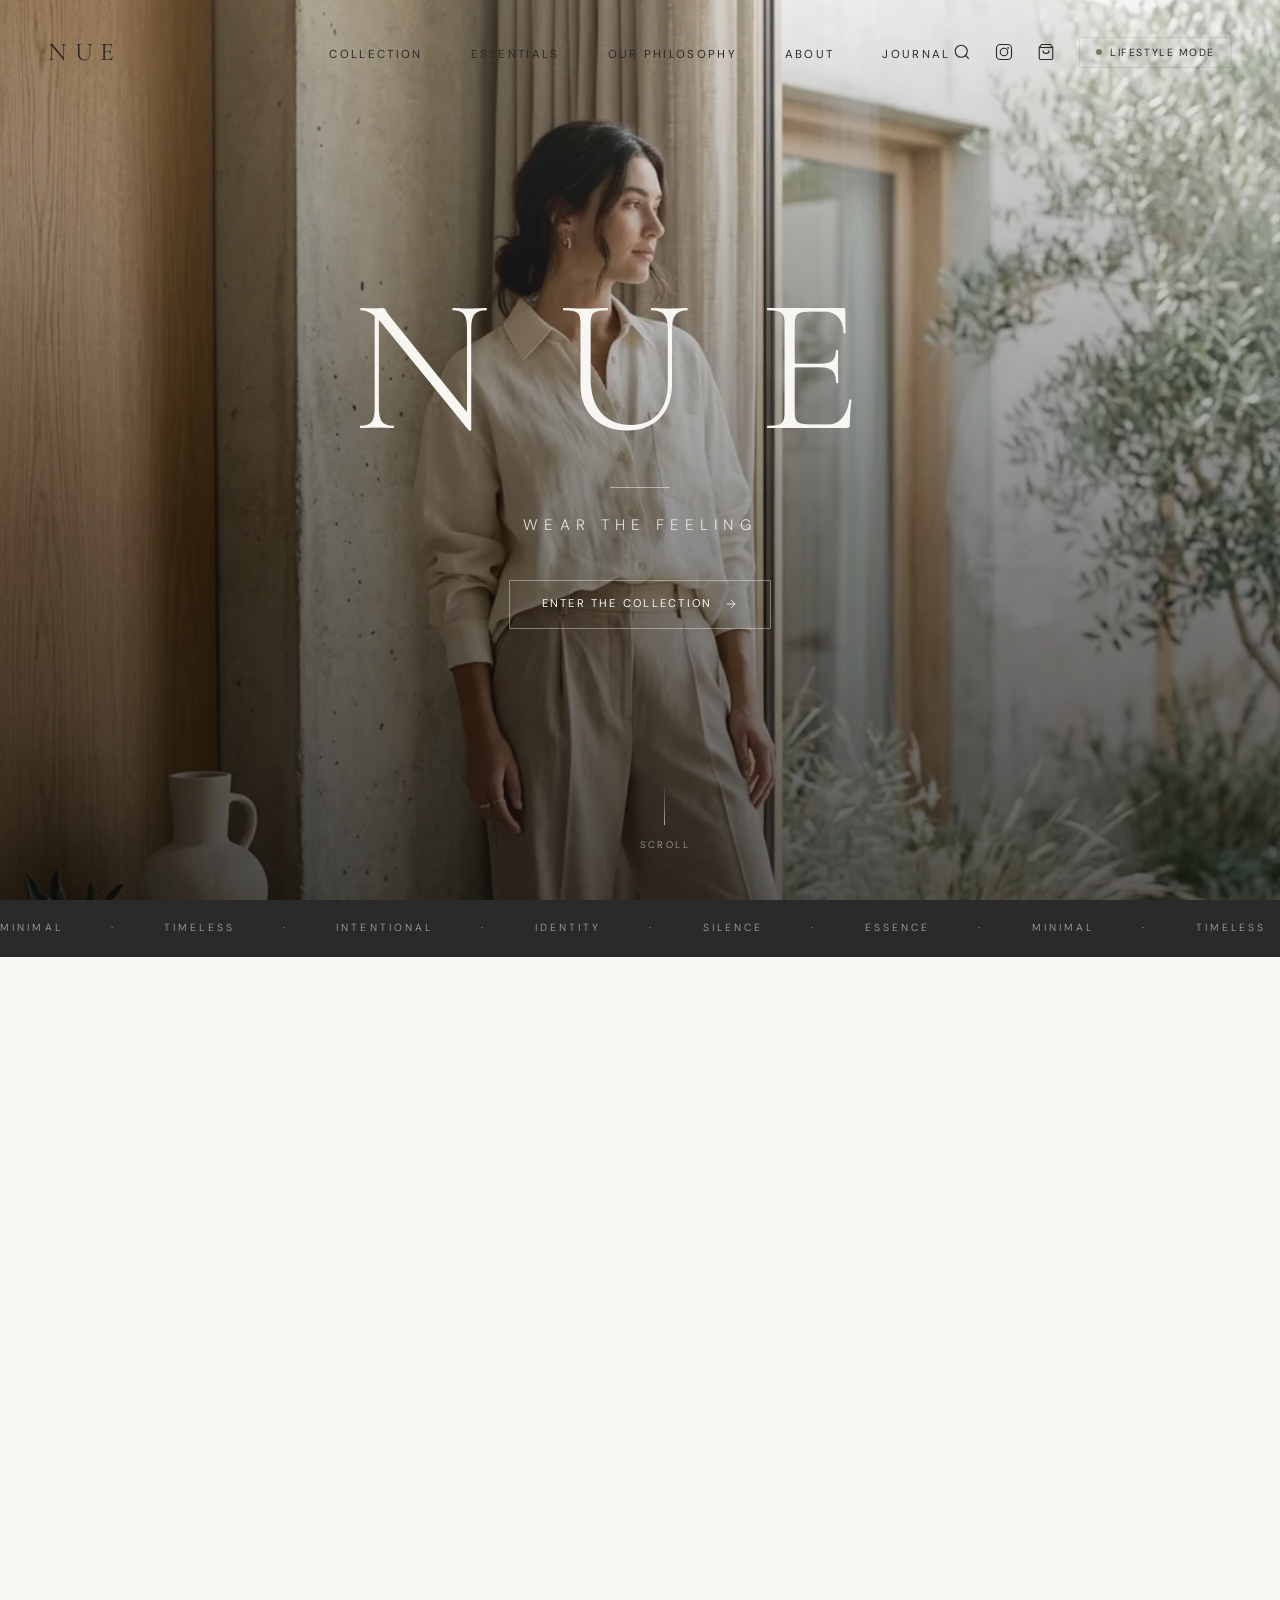
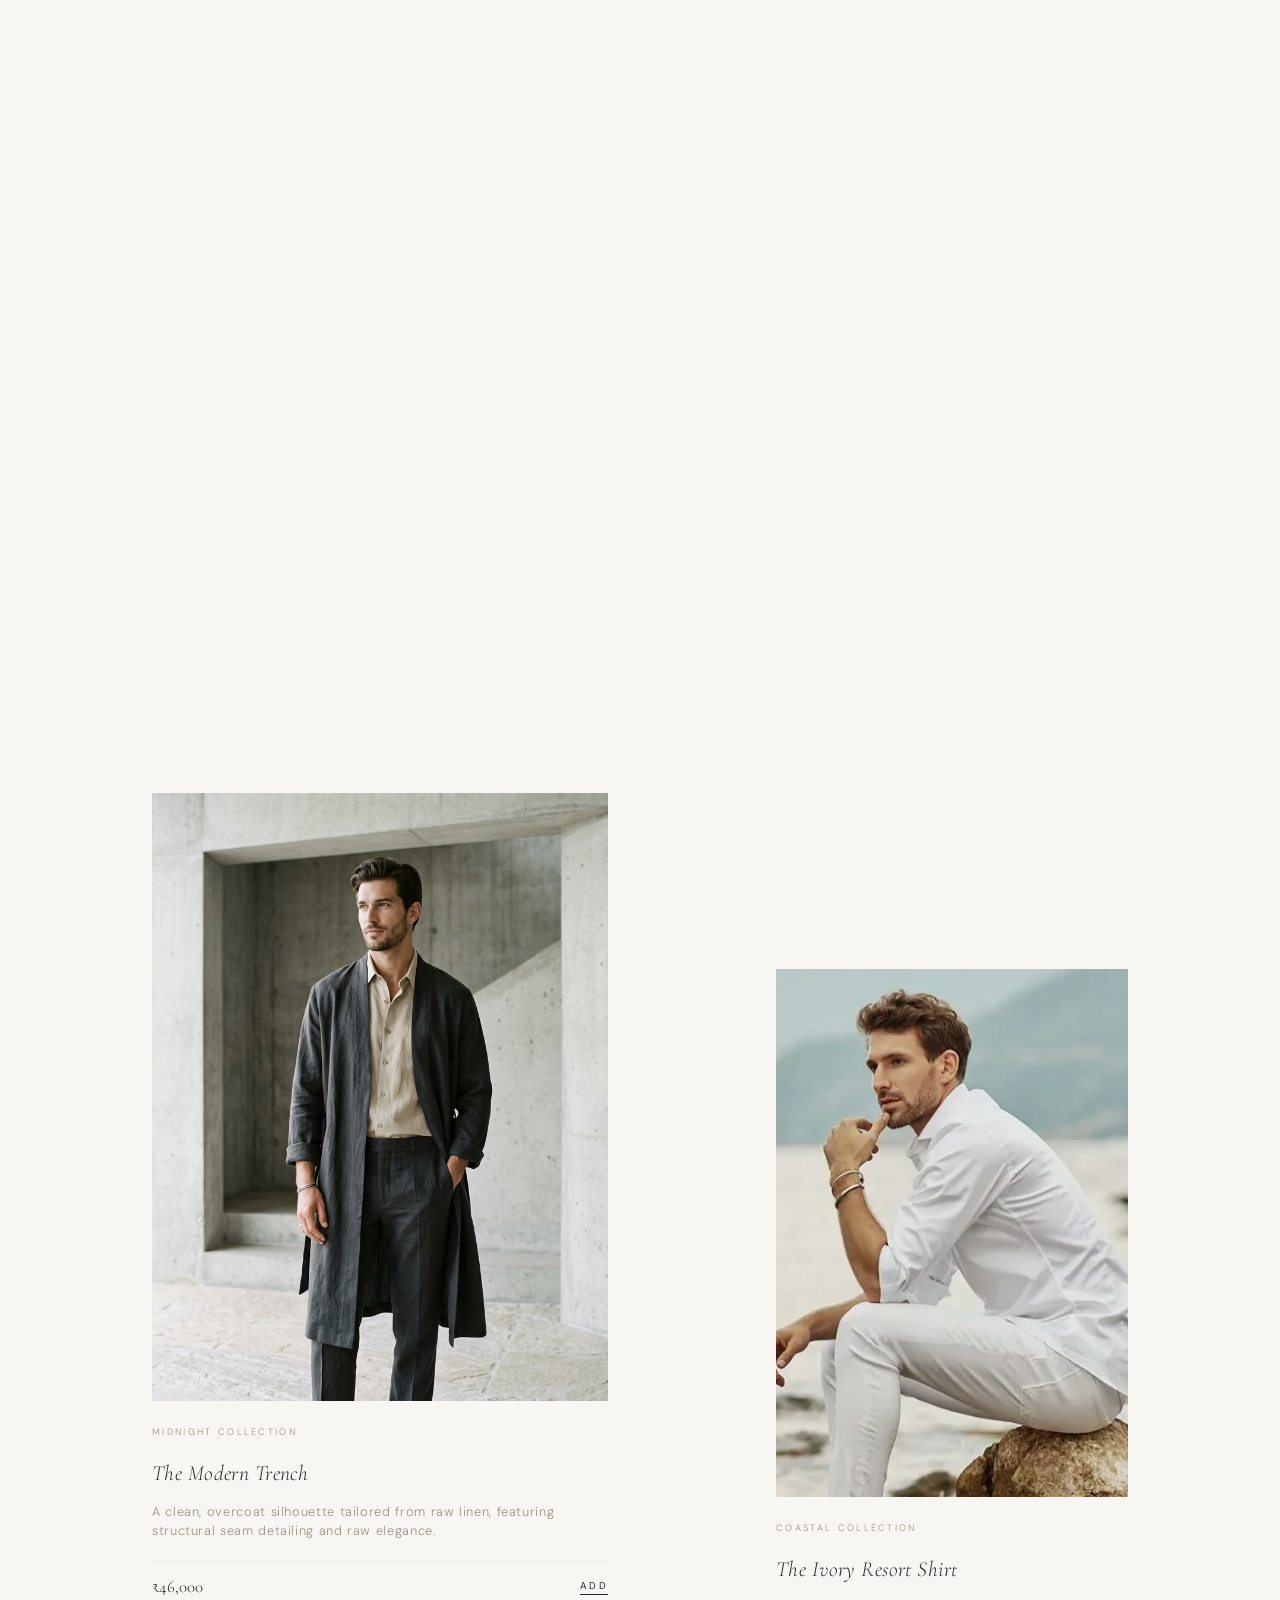
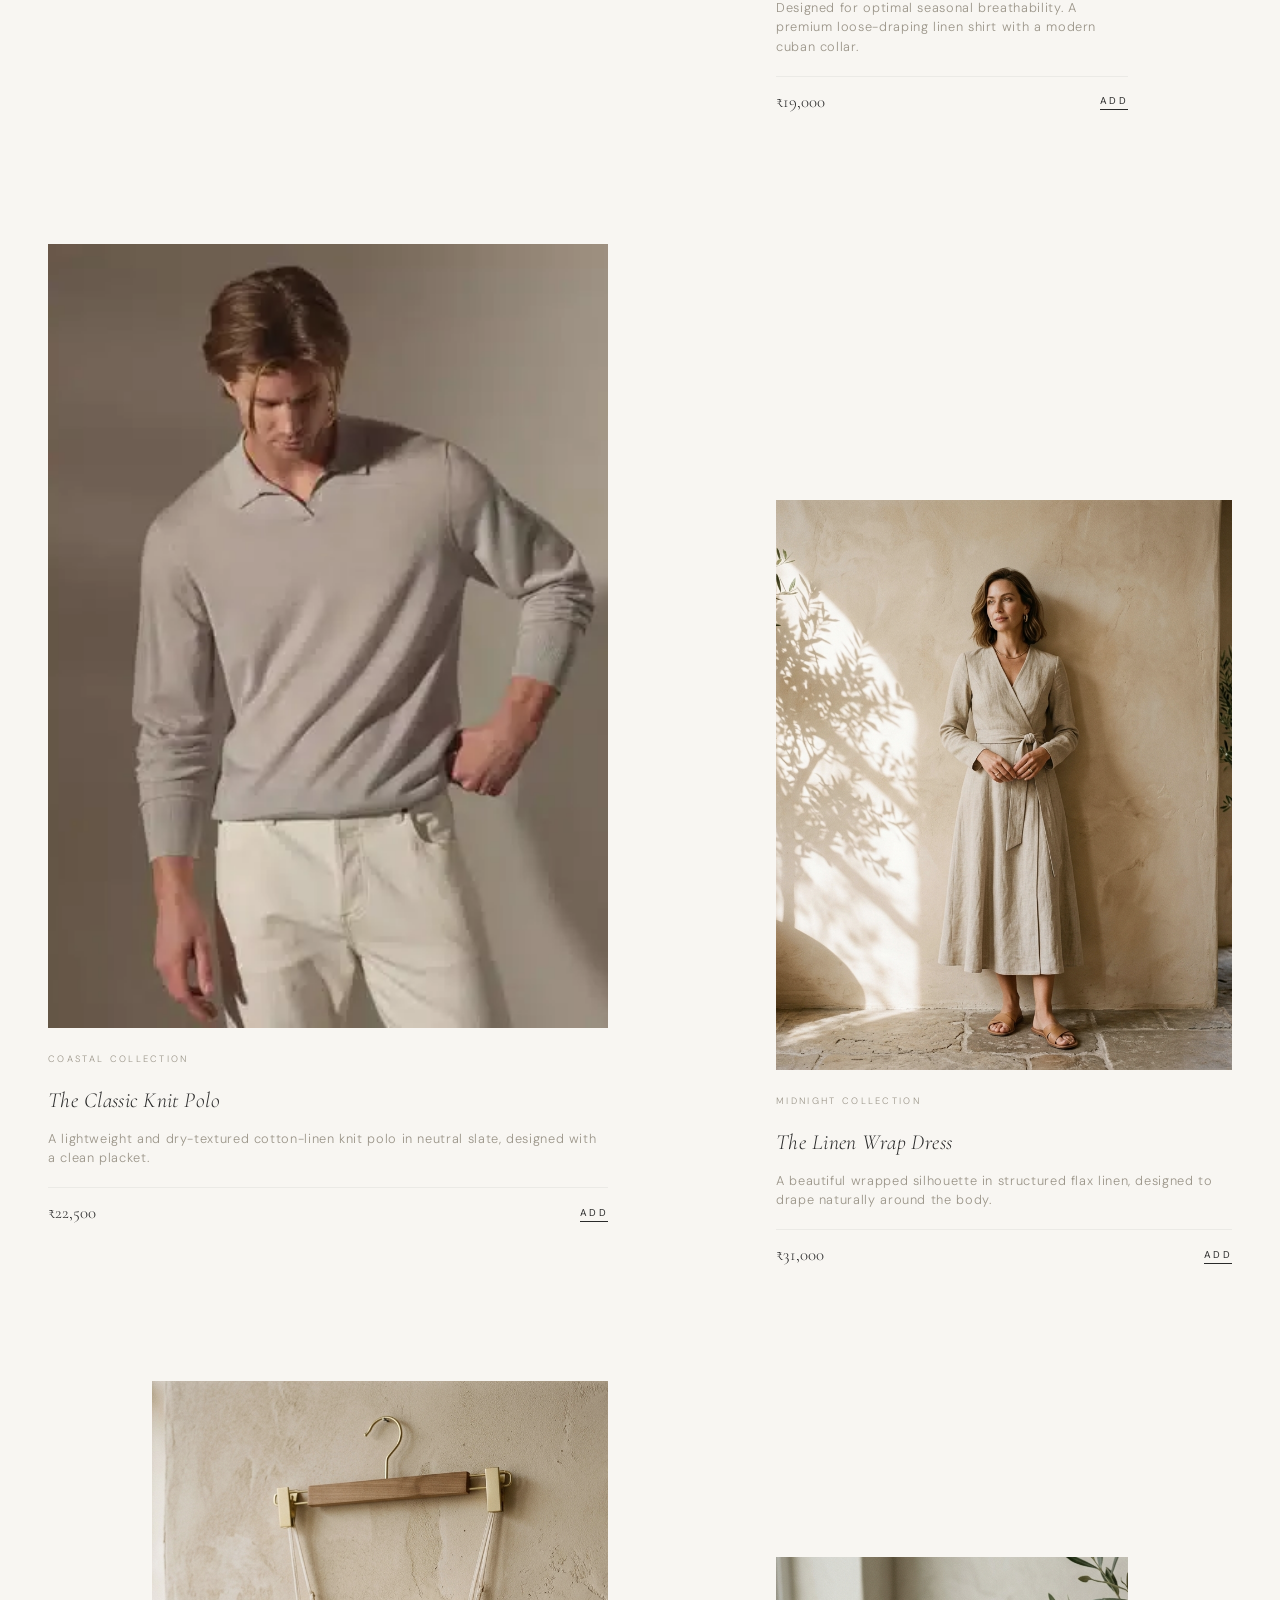
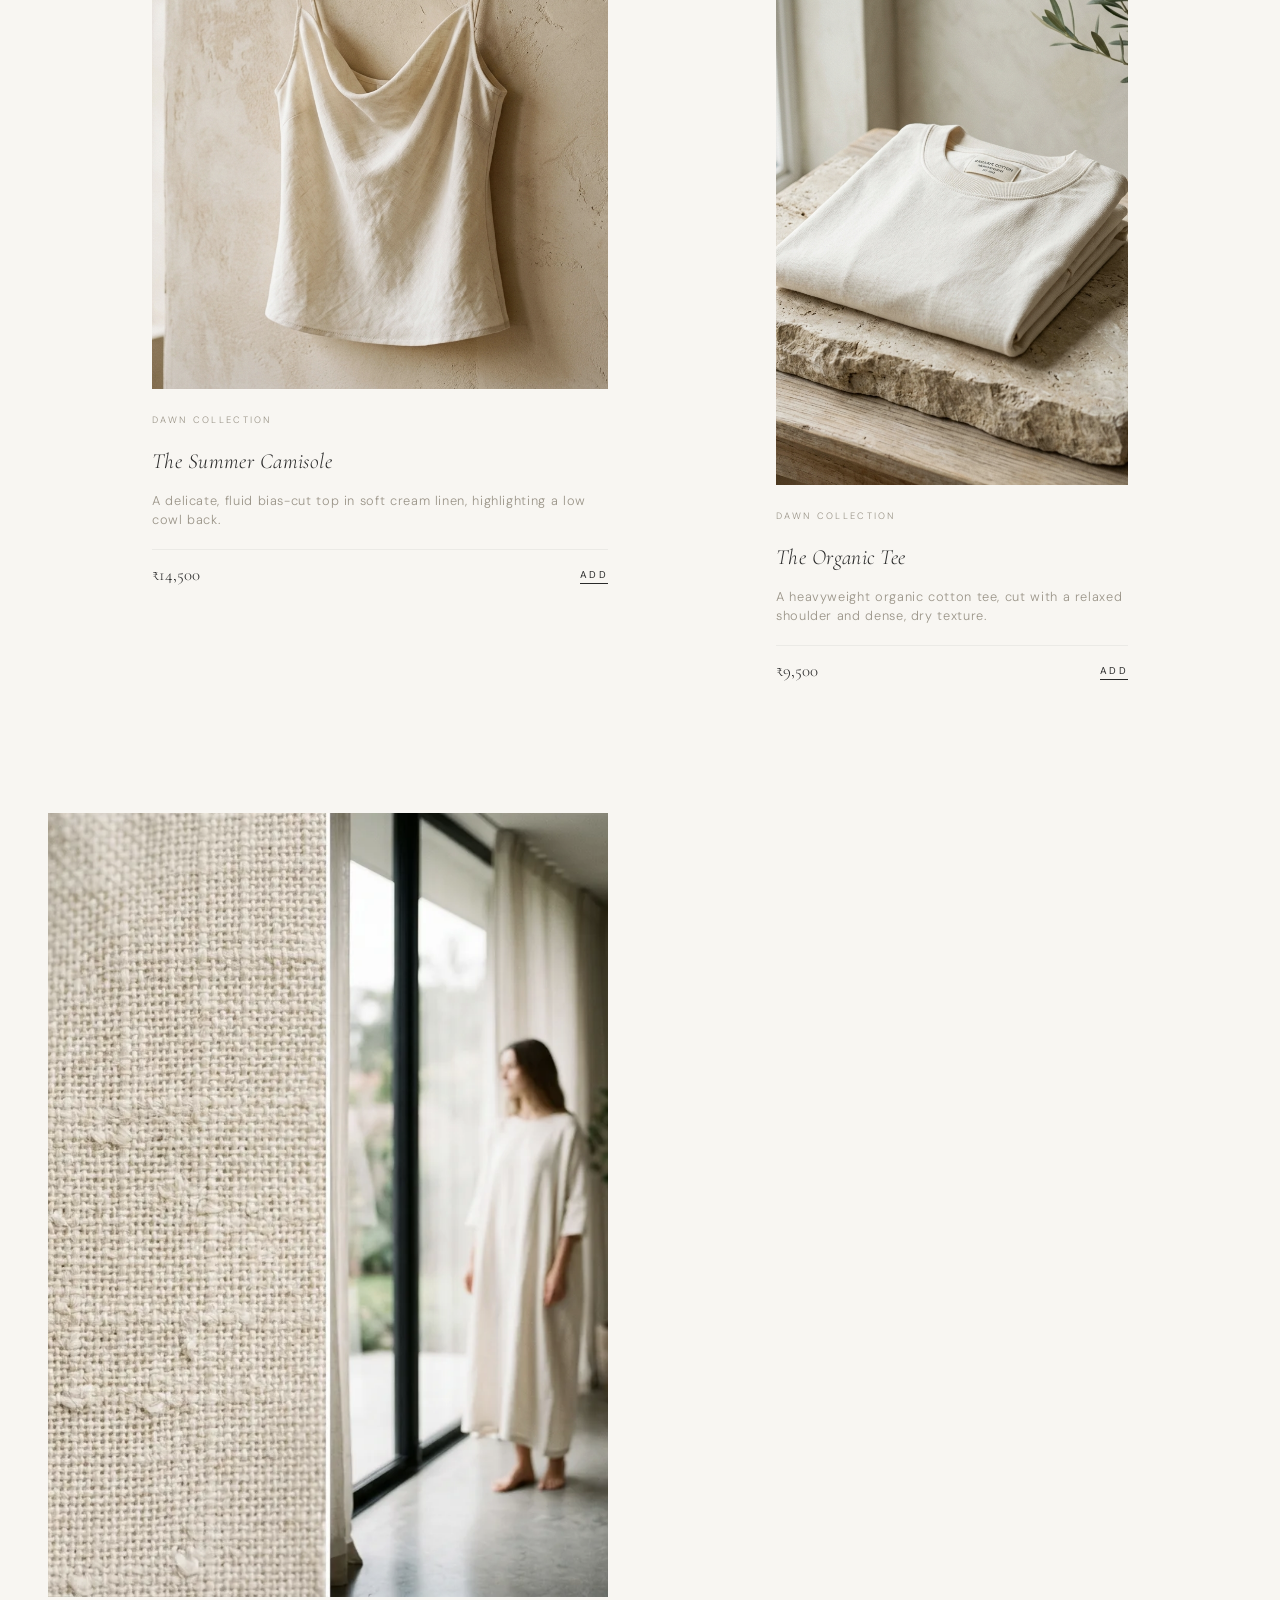
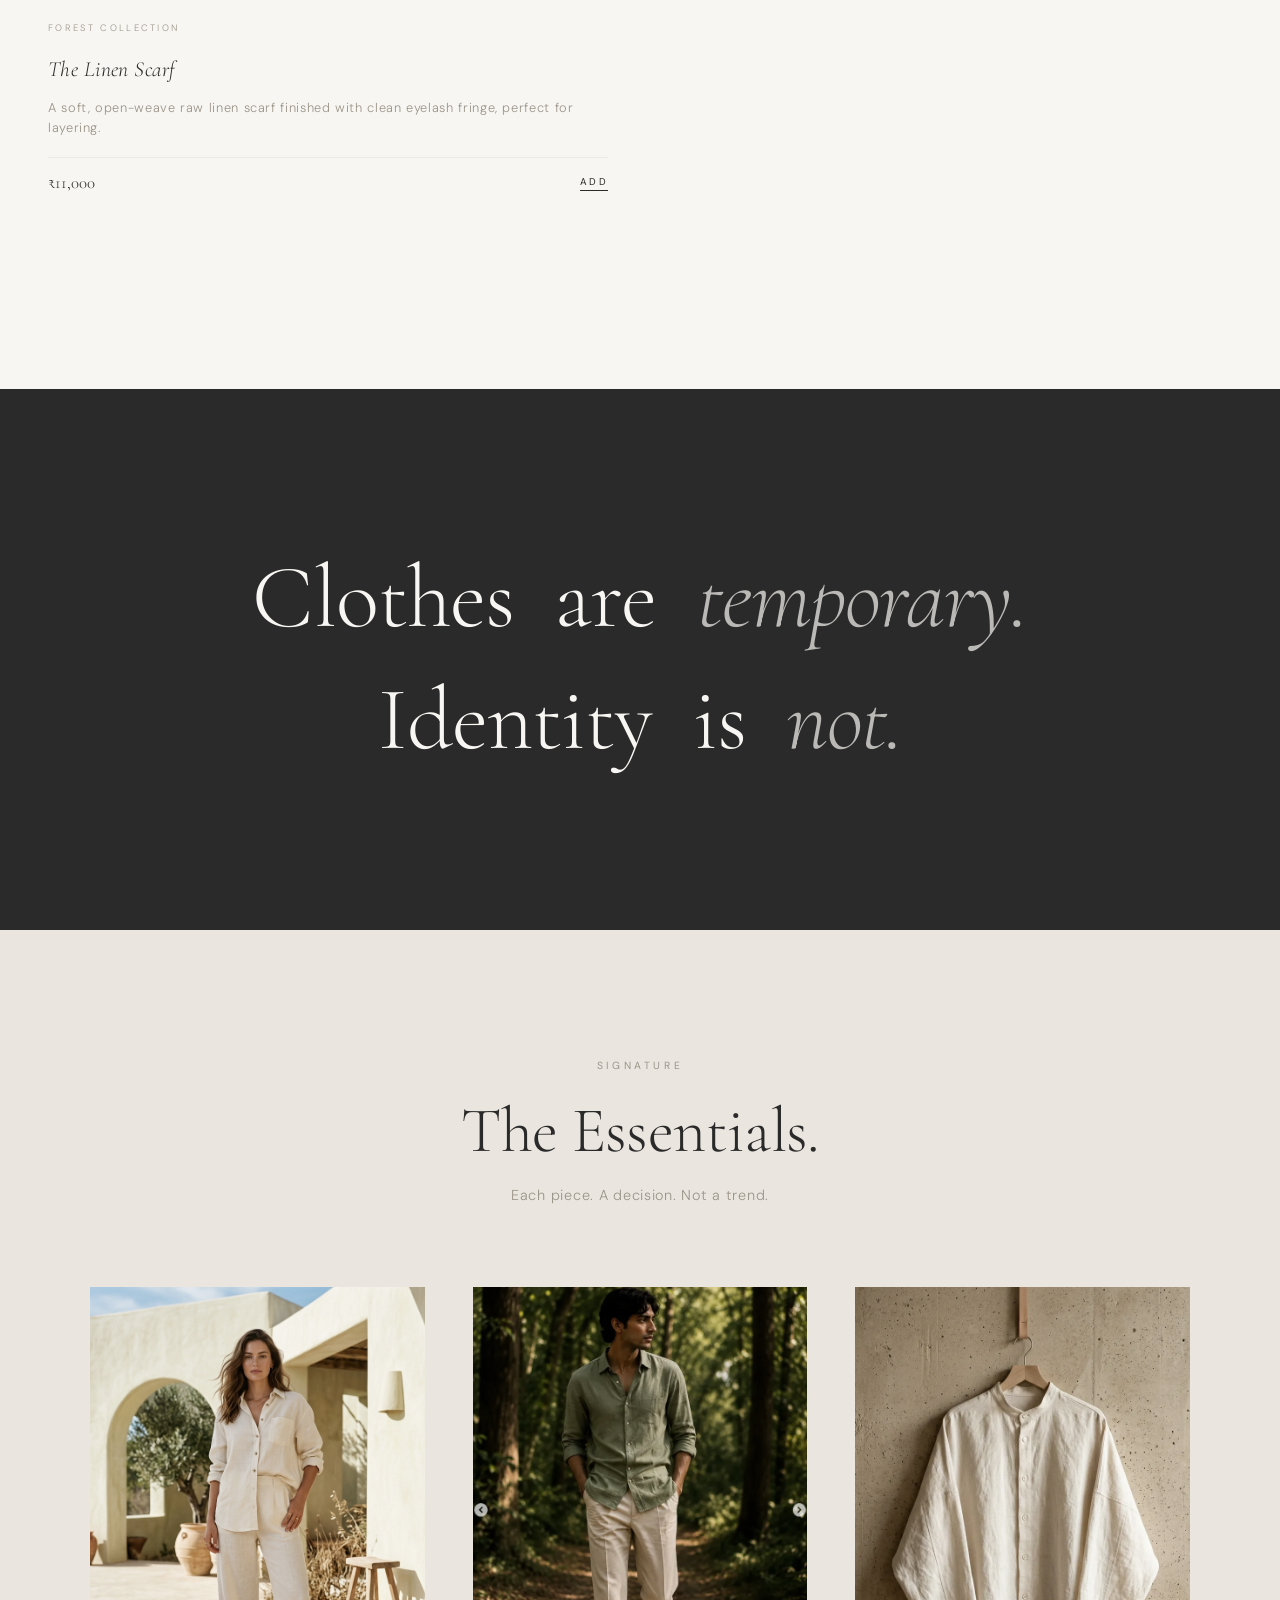
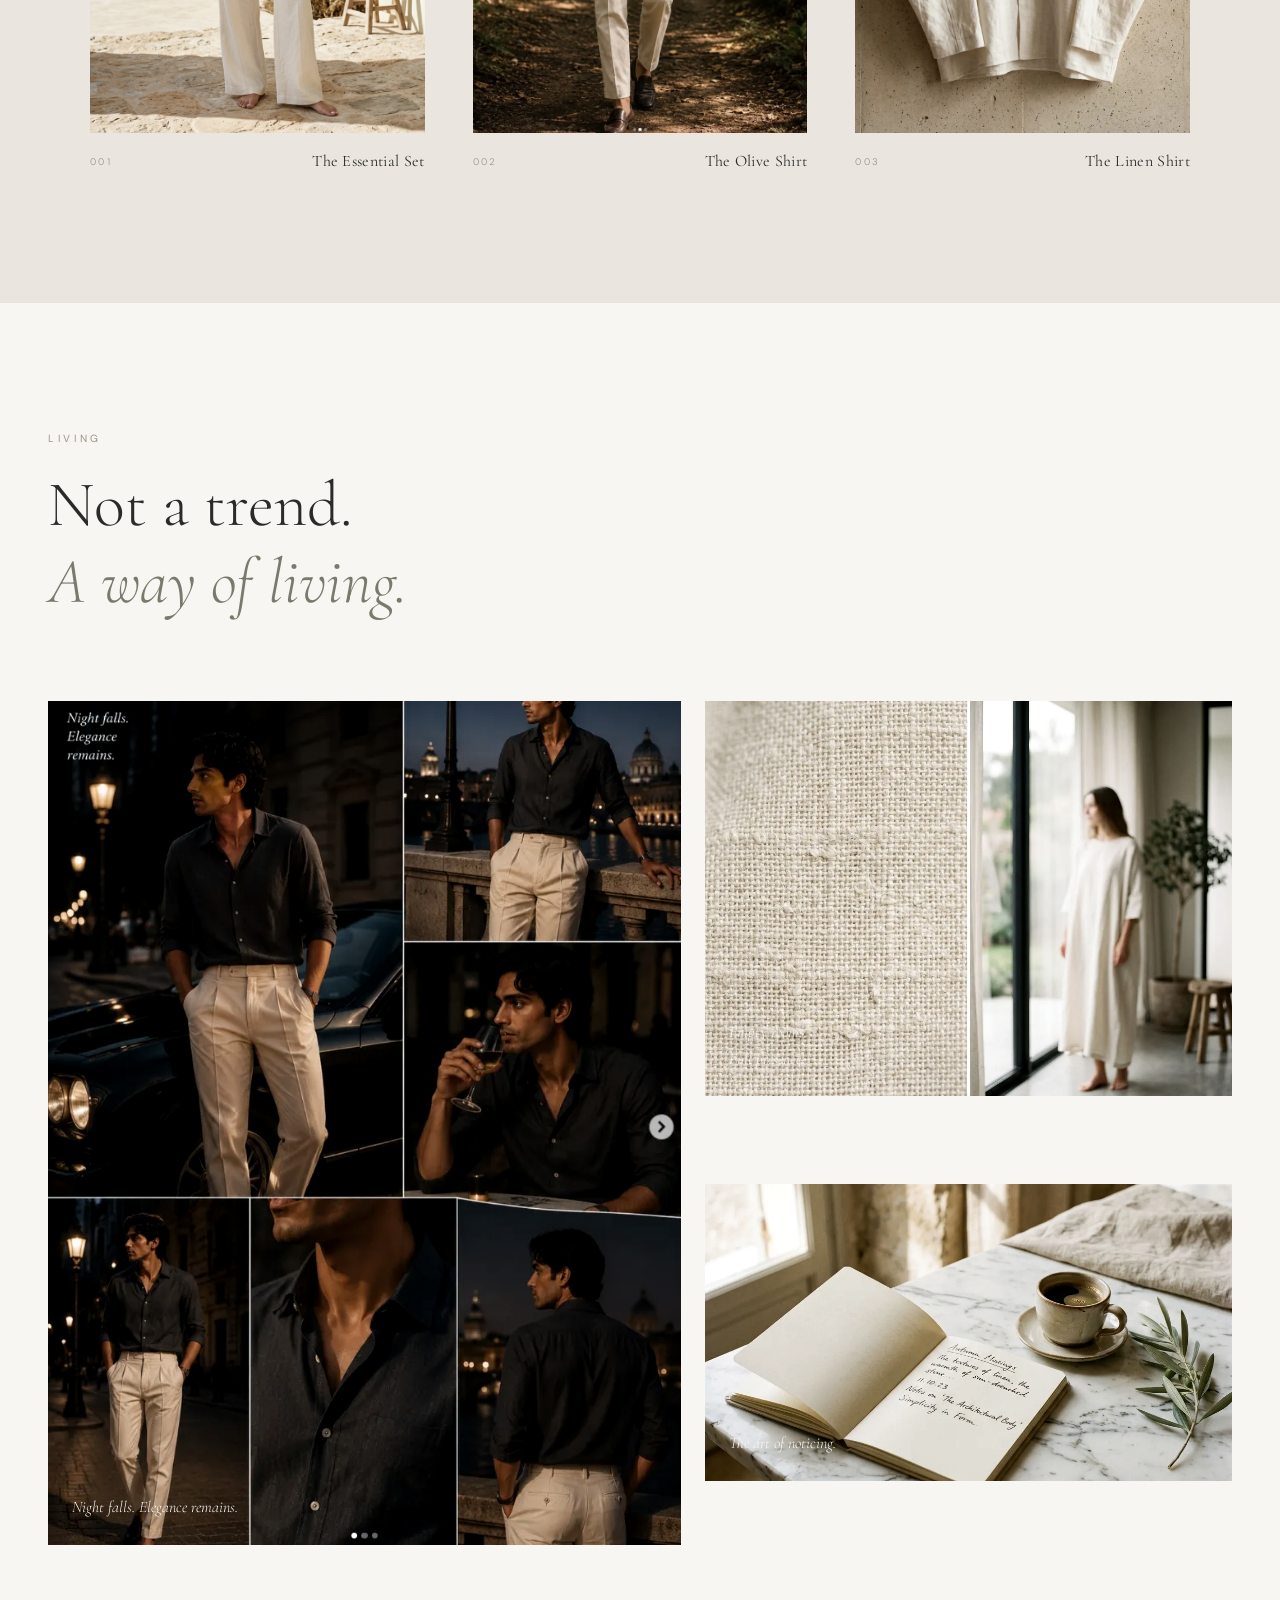
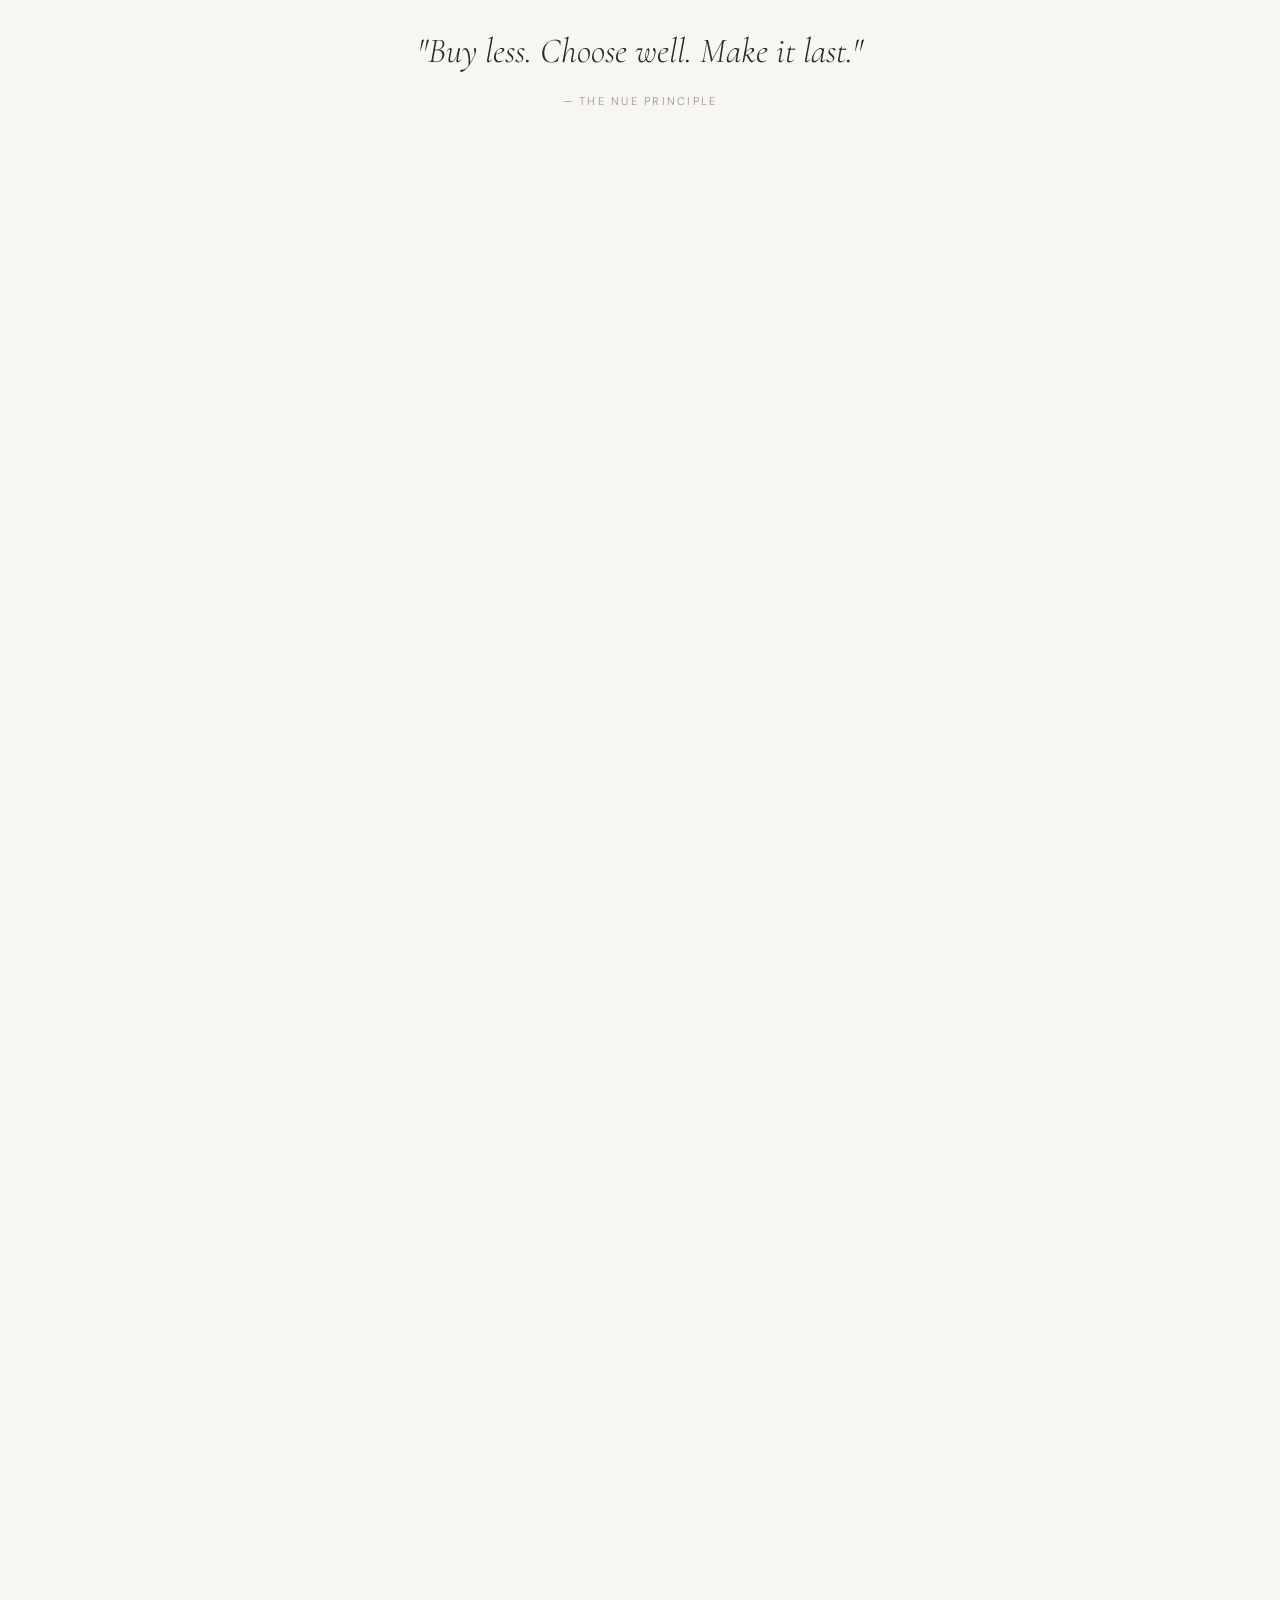
==== commit 74fbe751: "Update tagline from 'A Quieter Way To Dress' to 'Wear The Feeling'" ====
--- a/index.html
+++ b/index.html
@@ -5,12 +5,12 @@
   <meta charset="UTF-8" />
   <meta name="viewport" content="width=device-width, initial-scale=1.0" />
   <meta name="description"
-    content="NUE — A Quieter Way To Dress. A quiet rebellion against fast fashion. Minimal. Timeless. Intentional." />
+    content="NUE — Wear The Feeling. A quiet rebellion against fast fashion. Minimal. Timeless. Intentional." />
   <meta name="keywords"
     content="NUE, minimal fashion, timeless clothing, lifestyle brand, slow fashion, luxury minimal" />
-  <meta property="og:title" content="NUE — A Quieter Way To Dress" />
+  <meta property="og:title" content="NUE — Wear The Feeling" />
   <meta property="og:description" content="Step into the world of NUE. Clothes are temporary. Identity is not." />
-  <title>NUE — A Quieter Way To Dress</title>
+  <title>NUE — Wear The Feeling</title>
   <script type="text/javascript" data-cmp-ab="1"
     src="https://cdn.consentmanager.net/delivery/autoblocking/f2fa615c62540.js"
     data-cmp-host="b.delivery.consentmanager.net" data-cmp-cdn="cdn.consentmanager.net" data-cmp-codesrc="16"></script>
@@ -32,7 +32,7 @@
   <div id="loader" class="loader">
     <div class="loader-line"></div>
     <div class="loader-brand">NUE</div>
-    <div class="loader-tagline">A Quieter Way To Dress</div>
+    <div class="loader-tagline">Wear The Feeling</div>
   </div>
 
   <!-- ===================== NAVIGATION ===================== -->
@@ -149,7 +149,7 @@
         <h1>NUE</h1>
       </div>
       <div class="hero-divider"></div>
-      <p class="hero-tagline" id="hero-tag">A Quieter Way To Dress</p>
+      <p class="hero-tagline" id="hero-tag">Wear The Feeling</p>
       <a href="#collection" class="hero-cta" id="hero-cta" data-analytics="hero_cta" aria-label="Enter the collection">
         <span>Enter the Collection</span>
         <svg width="14" height="14" viewBox="0 0 24 24" fill="none" stroke="currentColor" stroke-width="1.5">
--- a/style.css
+++ b/style.css
@@ -3570,4 +3570,42 @@
   body, a, button, [data-tilt], .product-card, .journal-card, .lifestyle-block, .social-item {
     cursor: auto !important;
   }
+}
+
+/* ─── Cardniti Cart Partner Link ──────────────────────────────── */
+.cardniti-cart-link-wrap {
+  margin-top: 1rem;
+  padding-top: 1rem;
+  border-top: 1px solid var(--border);
+  text-align: center;
+}
+
+.cardniti-cart-link {
+  display: inline-flex;
+  align-items: center;
+  gap: 0.25rem;
+  font-family: var(--font-sans);
+  font-size: 0.68rem;
+  font-weight: 300;
+  letter-spacing: 0.14em;
+  color: var(--stone);
+  text-decoration: none;
+  border-bottom: 1px solid transparent;
+  padding-bottom: 1px;
+  transition: color 0.3s var(--ease-out), border-color 0.3s var(--ease-out);
+}
+
+.cardniti-cart-link:hover {
+  color: var(--charcoal);
+  border-bottom-color: var(--charcoal);
+}
+
+.cardniti-brand {
+  font-family: var(--font-serif);
+  font-style: italic;
+  font-weight: 400;
+  font-size: 0.78rem;
+  letter-spacing: 0.06em;
+  text-transform: none;
+  color: inherit;
 }
